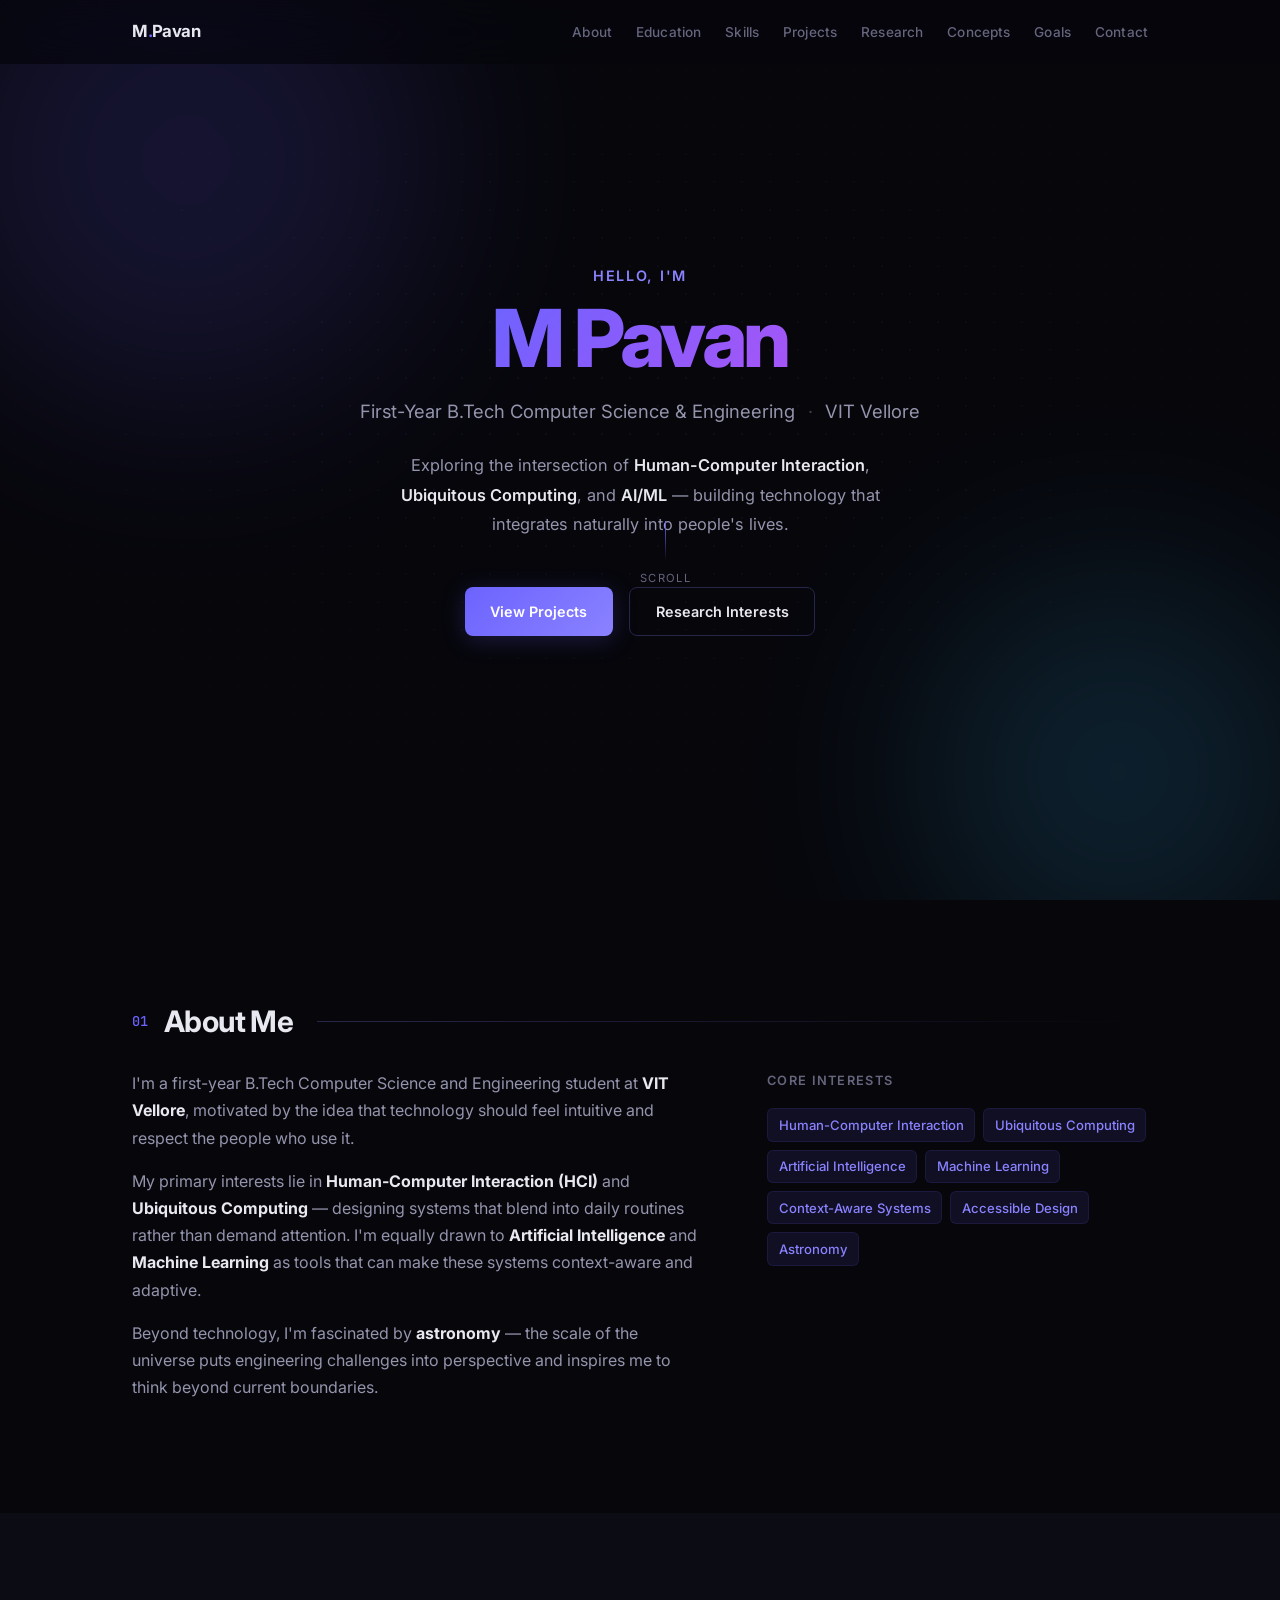
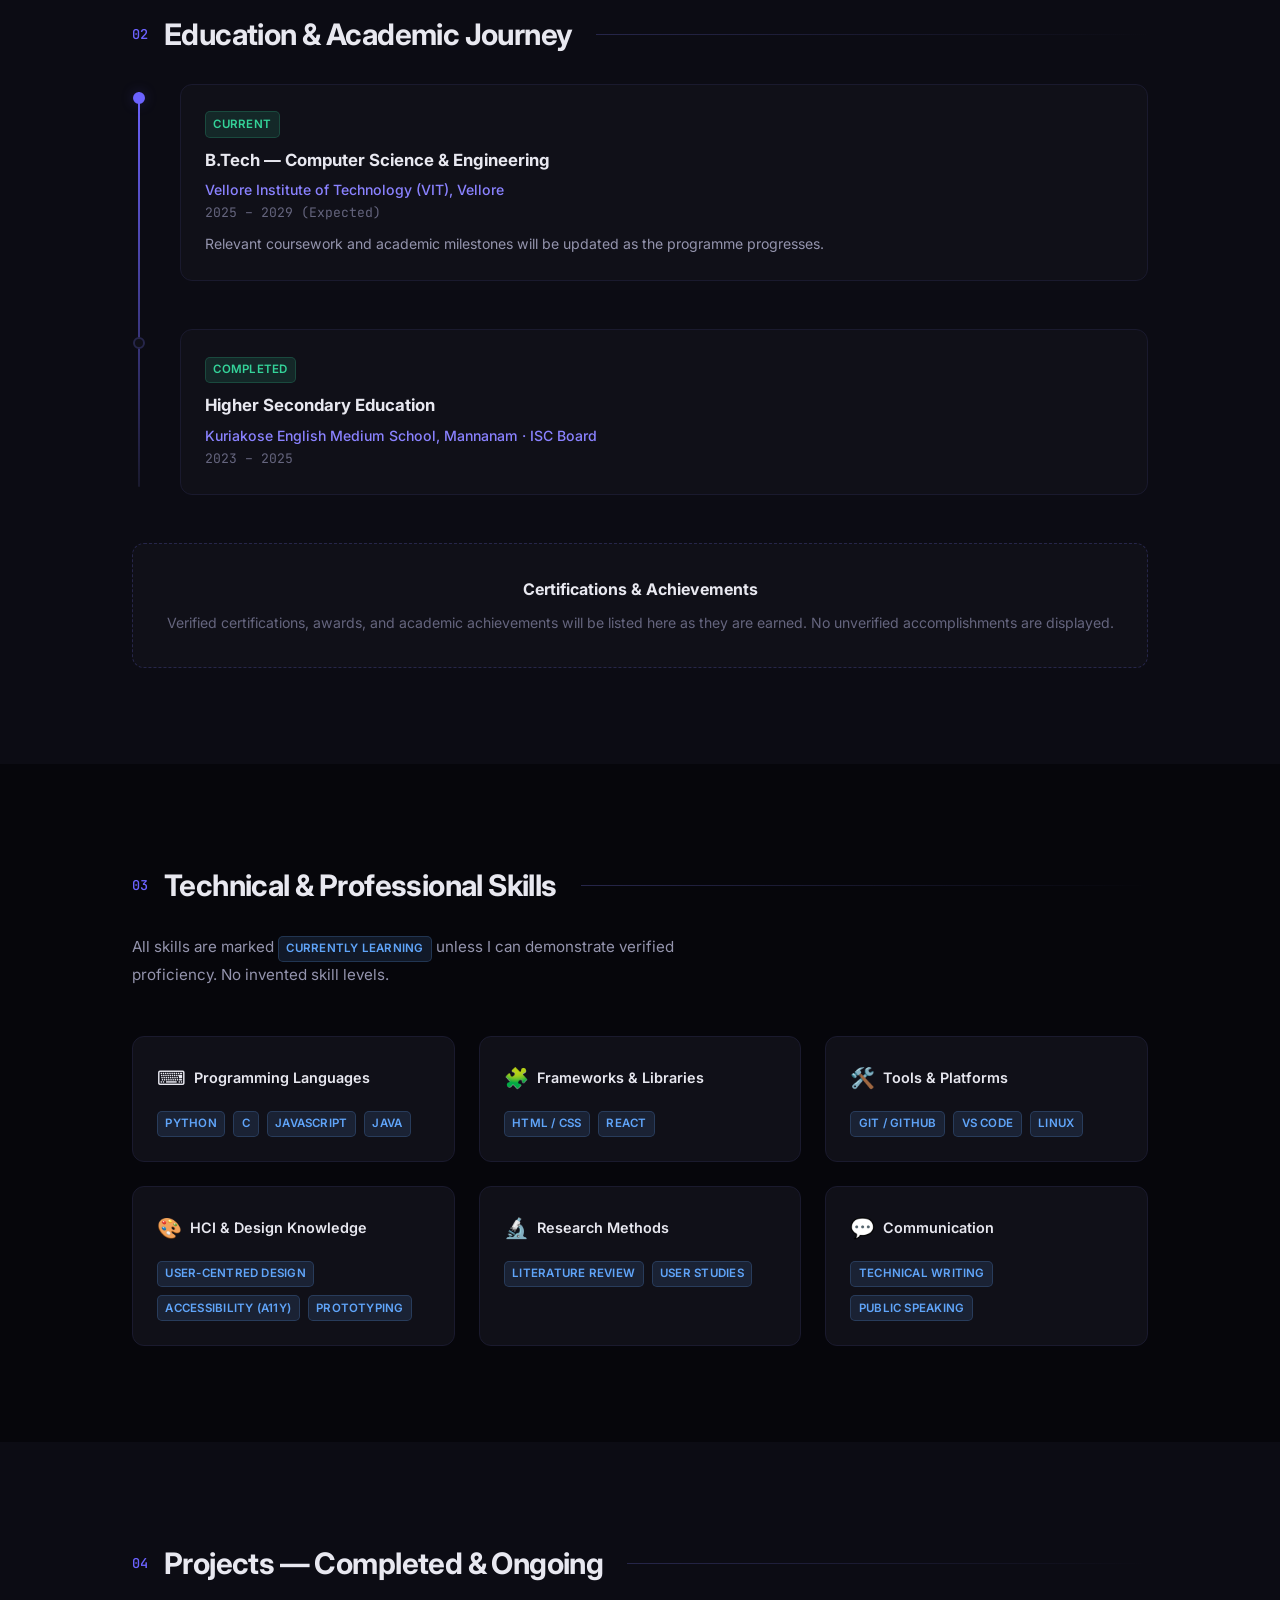
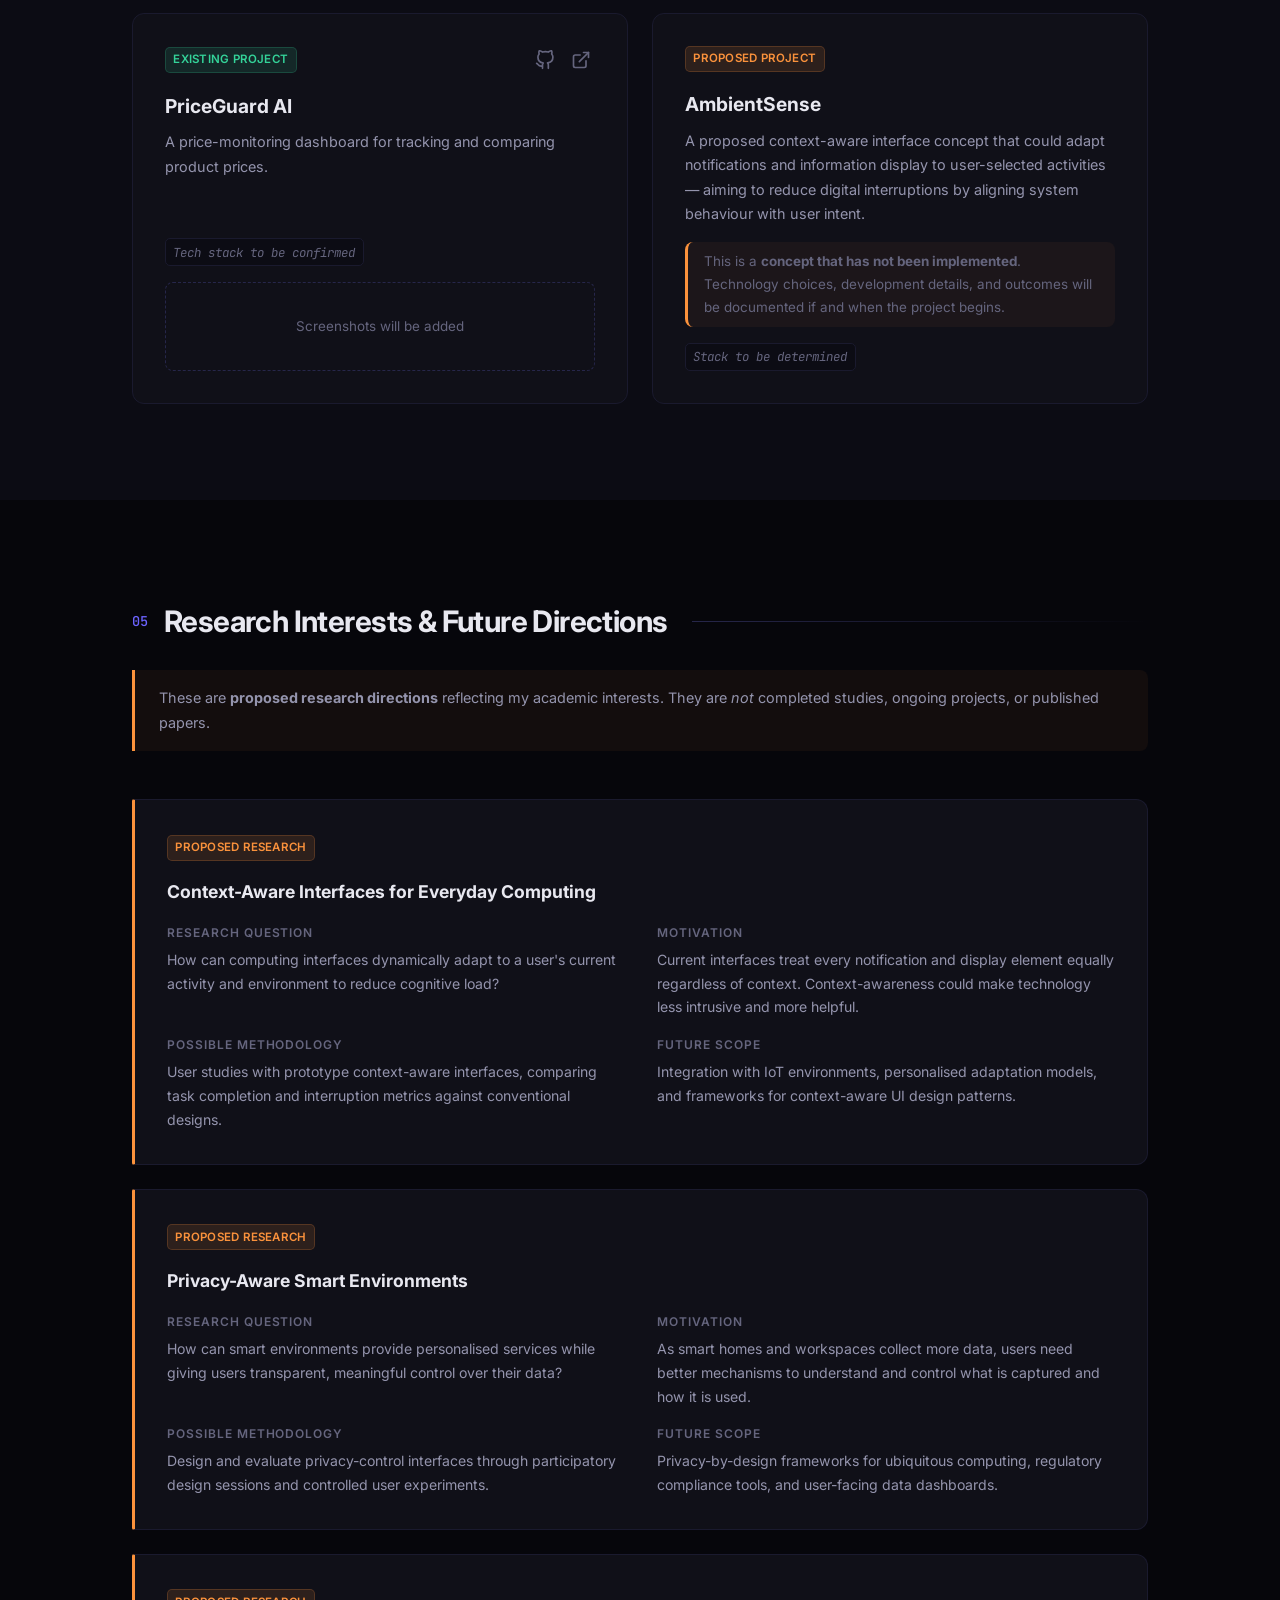
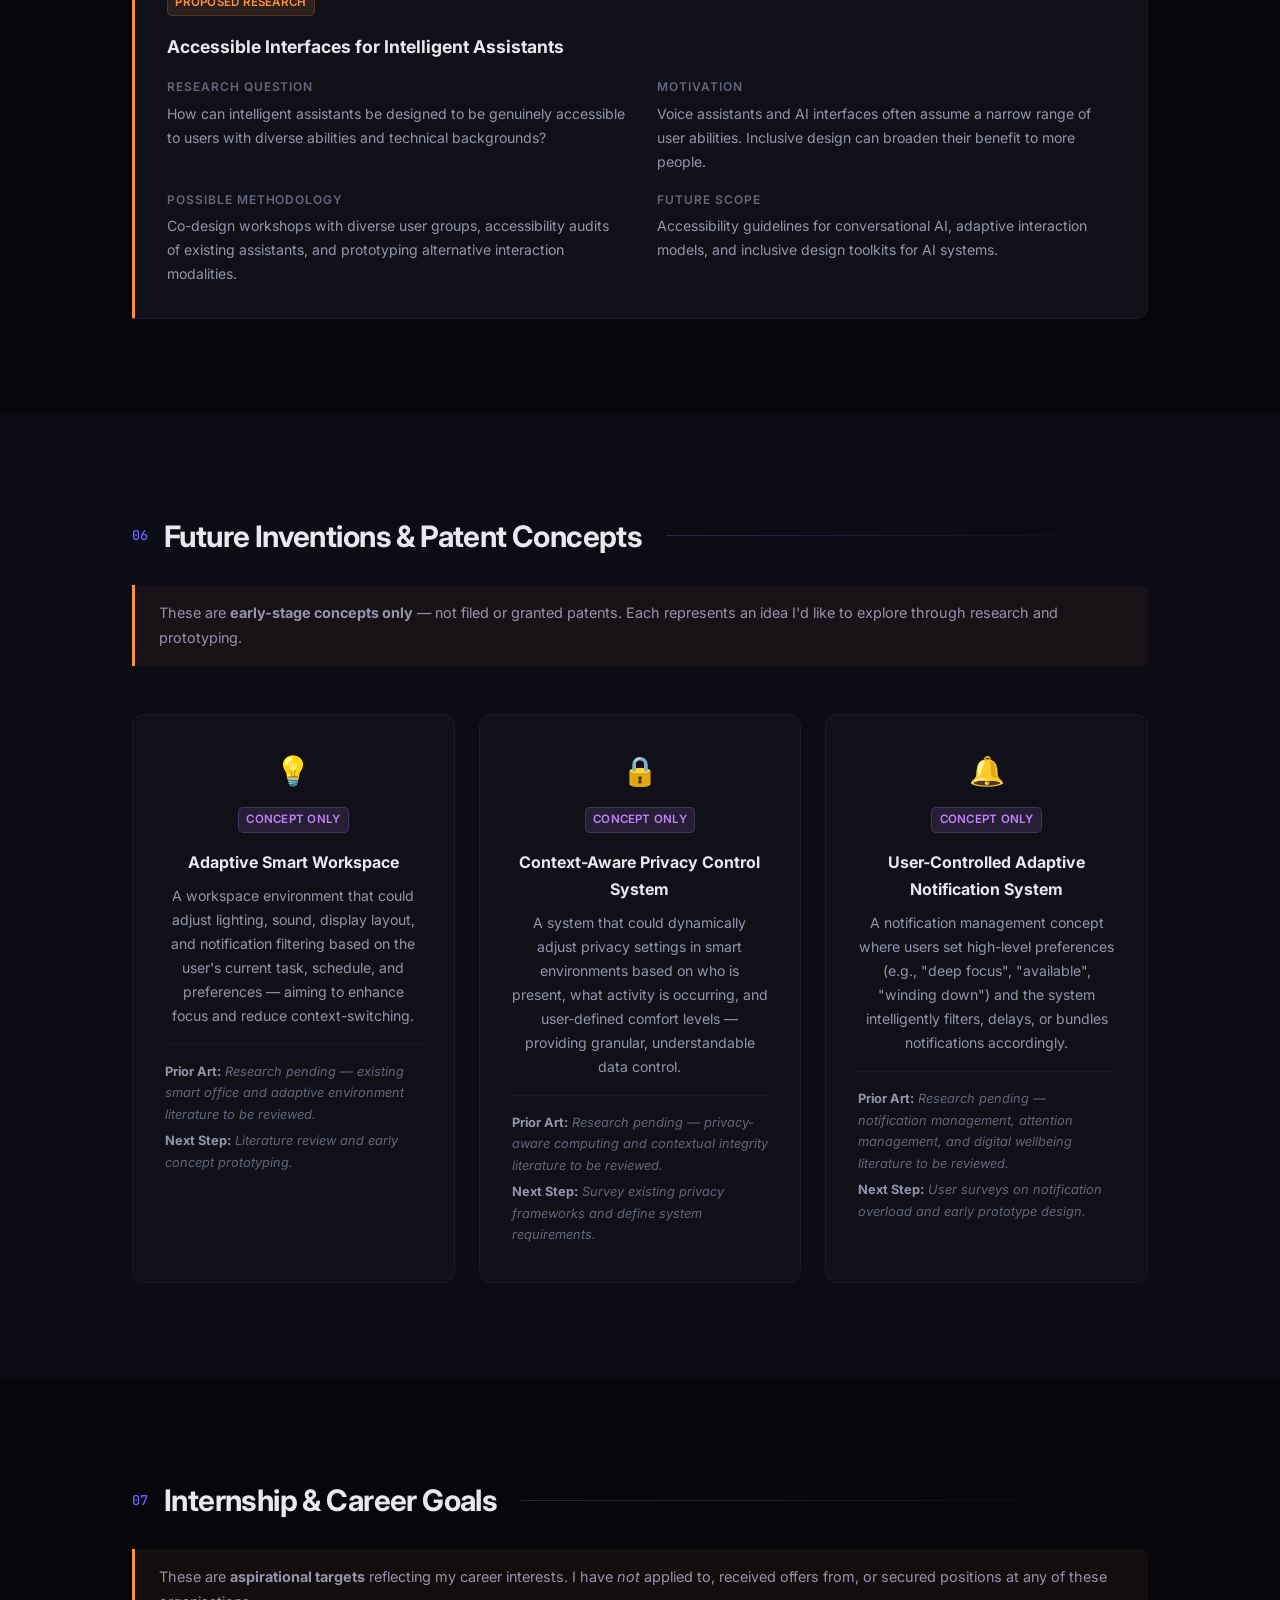
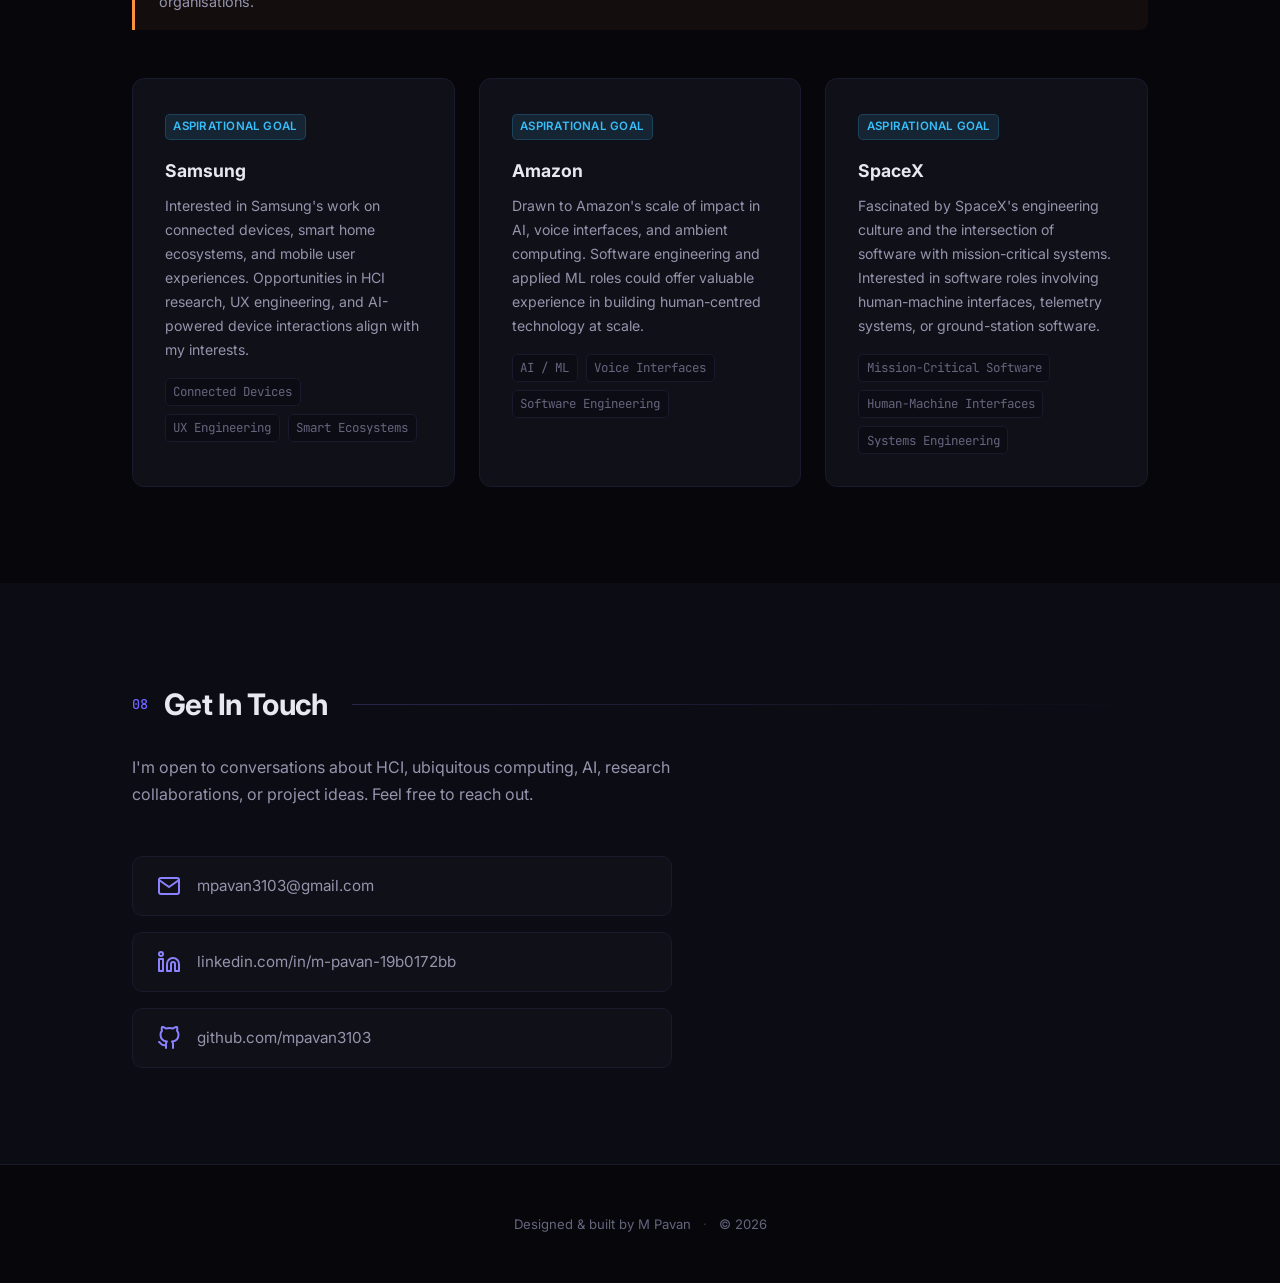
==== index.html @ b3028179 "Initial portfolio website" ====
<!DOCTYPE html>
<html lang="en">
<head>
  <meta charset="UTF-8" />
  <meta name="viewport" content="width=device-width, initial-scale=1.0" />
  <title>M Pavan — B.Tech CSE @ VIT Vellore</title>
  <meta name="description" content="M Pavan — first-year B.Tech CSE student at VIT Vellore. Interested in Human-Computer Interaction, Ubiquitous Computing, and AI/ML." />
  <link rel="preconnect" href="https://fonts.googleapis.com" />
  <link rel="preconnect" href="https://fonts.gstatic.com" crossorigin />
  <link href="https://fonts.googleapis.com/css2?family=Inter:wght@300;400;500;600;700;800&family=JetBrains+Mono:wght@400;500&display=swap" rel="stylesheet" />
  <link rel="stylesheet" href="style.css" />
</head>
<body>
  <!-- ===== SKIP LINK (accessibility) ===== -->
  <a href="#main" class="skip-link">Skip to main content</a>

  <!-- ===== NAVIGATION ===== -->
  <nav class="navbar" id="navbar" aria-label="Primary navigation">
    <div class="nav-container">
      <a href="#hero" class="nav-logo" aria-label="Home">
        <span class="logo-text">M<span class="logo-accent">.</span>Pavan</span>
      </a>
      <button class="nav-toggle" id="navToggle" aria-label="Toggle navigation menu" aria-expanded="false">
        <span class="hamburger"></span>
      </button>
      <ul class="nav-links" id="navLinks" role="list">
        <li><a href="#about">About</a></li>
        <li><a href="#education">Education</a></li>
        <li><a href="#skills">Skills</a></li>
        <li><a href="#projects">Projects</a></li>
        <li><a href="#research">Research</a></li>
        <li><a href="#inventions">Concepts</a></li>
        <li><a href="#career">Goals</a></li>
        <li><a href="#contact">Contact</a></li>
      </ul>
    </div>
    <!-- Mobile overlay backdrop -->
    <div class="nav-overlay" id="navOverlay" aria-hidden="true"></div>
  </nav>

  <main id="main">

    <!-- ===== HERO ===== -->
    <section class="hero" id="hero">
      <div class="hero-bg-grid" aria-hidden="true"></div>
      <div class="hero-glow hero-glow-1" aria-hidden="true"></div>
      <div class="hero-glow hero-glow-2" aria-hidden="true"></div>
      <div class="hero-content">
        <p class="hero-greeting animate-in">Hello, I'm</p>
        <h1 class="hero-name animate-in anim-delay-1">
          <span class="gradient-text">M Pavan</span>
        </h1>
        <p class="hero-tagline animate-in anim-delay-2">
          First-Year B.Tech Computer Science &amp; Engineering
          <span class="tagline-separator" aria-hidden="true">&middot;</span>
          VIT Vellore
        </p>
        <p class="hero-description animate-in anim-delay-3">
          Exploring the intersection of <strong>Human-Computer Interaction</strong>,
          <strong>Ubiquitous Computing</strong>, and <strong>AI/ML</strong> &mdash; building
          technology that integrates naturally into people's lives.
        </p>
        <div class="hero-cta animate-in anim-delay-4">
          <a href="#projects" class="btn btn-primary">View Projects</a>
          <a href="#research" class="btn btn-outline">Research Interests</a>
        </div>
        <div class="hero-scroll-indicator animate-in anim-delay-5" aria-hidden="true">
          <div class="scroll-line"></div>
          <span>Scroll</span>
        </div>
      </div>
    </section>

    <!-- ===== ABOUT ===== -->
    <section class="section" id="about">
      <div class="container">
        <div class="section-header reveal">
          <span class="section-number" aria-hidden="true">01</span>
          <h2 class="section-title">About Me</h2>
          <div class="section-line" aria-hidden="true"></div>
        </div>
        <div class="about-grid">
          <div class="about-text reveal">
            <p>
              I'm a first-year B.Tech Computer Science and Engineering student at
              <strong>VIT Vellore</strong>, motivated by the idea that technology should
              feel intuitive and respect the people who use it.
            </p>
            <p>
              My primary interests lie in <strong>Human-Computer Interaction (HCI)</strong>
              and <strong>Ubiquitous Computing</strong> — designing systems that
              blend into daily routines rather than demand attention. I'm equally drawn
              to <strong>Artificial Intelligence</strong> and <strong>Machine Learning</strong>
              as tools that can make these systems context-aware and adaptive.
            </p>
            <p>
              Beyond technology, I'm fascinated by <strong>astronomy</strong> — the
              scale of the universe puts engineering challenges into perspective and
              inspires me to think beyond current boundaries.
            </p>
            <!-- EDIT: Add more about yourself here -->
          </div>
          <div class="about-interests reveal reveal-delay-1">
            <h3>Core Interests</h3>
            <ul class="interest-tags">
              <li>Human-Computer Interaction</li>
              <li>Ubiquitous Computing</li>
              <li>Artificial Intelligence</li>
              <li>Machine Learning</li>
              <li>Context-Aware Systems</li>
              <li>Accessible Design</li>
              <li>Astronomy</li>
            </ul>
          </div>
        </div>
      </div>
    </section>

    <!-- ===== EDUCATION ===== -->
    <section class="section section-alt" id="education">
      <div class="container">
        <div class="section-header reveal">
          <span class="section-number" aria-hidden="true">02</span>
          <h2 class="section-title">Education &amp; Academic Journey</h2>
          <div class="section-line" aria-hidden="true"></div>
        </div>
        <div class="timeline">
          <!-- Current degree -->
          <div class="timeline-item reveal">
            <div class="timeline-marker current" aria-hidden="true"></div>
            <div class="timeline-content">
              <span class="badge badge-current">Current</span>
              <h3>B.Tech — Computer Science &amp; Engineering</h3>
              <p class="timeline-institution">Vellore Institute of Technology (VIT), Vellore</p>
              <p class="timeline-date">2025 – 2029 (Expected)</p>
              <!-- EDIT: Add CGPA when available. Example:
              <p class="timeline-detail"><strong>CGPA:</strong> X.XX / 10</p>
              -->
              <p class="timeline-detail">
                Relevant coursework and academic milestones will be updated as
                the programme progresses.
              </p>
            </div>
          </div>
          <div class="timeline-item reveal reveal-delay-1">
            <div class="timeline-marker" aria-hidden="true"></div>
            <div class="timeline-content">
              <span class="badge badge-completed">Completed</span>
              <h3>Higher Secondary Education</h3>
              <p class="timeline-institution">Kuriakose English Medium School, Mannanam &middot; ISC Board</p>
              <p class="timeline-date">2023 &ndash; 2025</p>
            </div>
          </div>
        </div>
        <!-- Certifications placeholder -->
        <div class="certs-placeholder reveal">
          <h3>Certifications &amp; Achievements</h3>
          <p class="placeholder-note">
            Verified certifications, awards, and academic achievements will be listed
            here as they are earned. No unverified accomplishments are displayed.
          </p>
          <!-- EDIT: Uncomment and add certifications when you earn them:
          <ul class="cert-list">
            <li>
              <strong>Certificate Name</strong> — Issuing Organisation
              <span class="cert-date">Month Year</span>
            </li>
          </ul>
          -->
        </div>
      </div>
    </section>

    <!-- ===== SKILLS ===== -->
    <section class="section" id="skills">
      <div class="container">
        <div class="section-header reveal">
          <span class="section-number" aria-hidden="true">03</span>
          <h2 class="section-title">Technical &amp; Professional Skills</h2>
          <div class="section-line" aria-hidden="true"></div>
        </div>
        <p class="section-subtitle reveal">
          All skills are marked <span class="badge badge-learning">Currently Learning</span>
          unless I can demonstrate verified proficiency. No invented skill levels.
        </p>
        <div class="skills-grid">
          <!-- Programming Languages -->
          <div class="skill-card reveal">
            <div class="skill-card-header">
              <span class="skill-icon" aria-hidden="true">⌨️</span>
              <h3>Programming Languages</h3>
            </div>
            <div class="skill-tags">
              <!-- EDIT: Change badge-learning to badge-confirmed ONLY for skills
                   you can demonstrate with real projects or coursework. -->
              <span class="badge badge-learning">Python</span>
              <span class="badge badge-learning">C</span>
              <span class="badge badge-learning">JavaScript</span>
              <span class="badge badge-learning">Java</span>
              <!-- EDIT: Add more languages as you learn them -->
            </div>
          </div>
          <!-- Frameworks & Libraries -->
          <div class="skill-card reveal reveal-delay-1">
            <div class="skill-card-header">
              <span class="skill-icon" aria-hidden="true">🧩</span>
              <h3>Frameworks &amp; Libraries</h3>
            </div>
            <div class="skill-tags">
              <span class="badge badge-learning">HTML / CSS</span>
              <span class="badge badge-learning">React</span>
              <!-- EDIT: Add frameworks as you learn them -->
            </div>
          </div>
          <!-- Tools & Platforms -->
          <div class="skill-card reveal reveal-delay-2">
            <div class="skill-card-header">
              <span class="skill-icon" aria-hidden="true">🛠️</span>
              <h3>Tools &amp; Platforms</h3>
            </div>
            <div class="skill-tags">
              <span class="badge badge-learning">Git / GitHub</span>
              <span class="badge badge-learning">VS Code</span>
              <span class="badge badge-learning">Linux</span>
              <!-- EDIT: Add tools as you learn them -->
            </div>
          </div>
          <!-- HCI & Design -->
          <div class="skill-card reveal">
            <div class="skill-card-header">
              <span class="skill-icon" aria-hidden="true">🎨</span>
              <h3>HCI &amp; Design Knowledge</h3>
            </div>
            <div class="skill-tags">
              <span class="badge badge-learning">User-Centred Design</span>
              <span class="badge badge-learning">Accessibility (a11y)</span>
              <span class="badge badge-learning">Prototyping</span>
              <!-- EDIT: Add design skills -->
            </div>
          </div>
          <!-- Research Methods -->
          <div class="skill-card reveal reveal-delay-1">
            <div class="skill-card-header">
              <span class="skill-icon" aria-hidden="true">🔬</span>
              <h3>Research Methods</h3>
            </div>
            <div class="skill-tags">
              <span class="badge badge-learning">Literature Review</span>
              <span class="badge badge-learning">User Studies</span>
              <!-- EDIT: Add research skills -->
            </div>
          </div>
          <!-- Communication -->
          <div class="skill-card reveal reveal-delay-2">
            <div class="skill-card-header">
              <span class="skill-icon" aria-hidden="true">💬</span>
              <h3>Communication</h3>
            </div>
            <div class="skill-tags">
              <span class="badge badge-learning">Technical Writing</span>
              <span class="badge badge-learning">Public Speaking</span>
              <!-- EDIT: Add communication skills -->
            </div>
          </div>
        </div>
      </div>
    </section>

    <!-- ===== PROJECTS ===== -->
    <section class="section section-alt" id="projects">
      <div class="container">
        <div class="section-header reveal">
          <span class="section-number" aria-hidden="true">04</span>
          <h2 class="section-title">Projects — Completed &amp; Ongoing</h2>
          <div class="section-line" aria-hidden="true"></div>
        </div>
        <div class="projects-grid">
          <!-- PriceGuard AI -->
          <article class="project-card reveal" aria-label="PriceGuard AI project">
            <div class="project-card-header">
              <span class="badge badge-completed">Existing Project</span>
              <div class="project-links">
                <!-- EDIT: Replace # with your actual GitHub URL and demo URL.
                     Remove a link entirely if not applicable. -->
                <a href="#" class="project-link" title="GitHub Repository" aria-label="GitHub repository for PriceGuard AI">
                  <svg width="20" height="20" viewBox="0 0 24 24" fill="none" stroke="currentColor" stroke-width="2" stroke-linecap="round" stroke-linejoin="round"><path d="M9 19c-5 1.5-5-2.5-7-3m14 6v-3.87a3.37 3.37 0 0 0-.94-2.61c3.14-.35 6.44-1.54 6.44-7A5.44 5.44 0 0 0 20 4.77 5.07 5.07 0 0 0 19.91 1S18.73.65 16 2.48a13.38 13.38 0 0 0-7 0C6.27.65 5.09 1 5.09 1A5.07 5.07 0 0 0 5 4.77a5.44 5.44 0 0 0-1.5 3.78c0 5.42 3.3 6.61 6.44 7A3.37 3.37 0 0 0 9 18.13V22"/></svg>
                </a>
                <a href="#" class="project-link" title="Live Demo" aria-label="Live demo for PriceGuard AI">
                  <svg width="20" height="20" viewBox="0 0 24 24" fill="none" stroke="currentColor" stroke-width="2" stroke-linecap="round" stroke-linejoin="round"><path d="M18 13v6a2 2 0 0 1-2 2H5a2 2 0 0 1-2-2V8a2 2 0 0 1 2-2h6"/><polyline points="15 3 21 3 21 9"/><line x1="10" y1="14" x2="21" y2="3"/></svg>
                </a>
              </div>
            </div>
            <h3 class="project-title">PriceGuard AI</h3>
            <p class="project-description">
              A price-monitoring dashboard for tracking and comparing product prices.
              <!-- EDIT: Add confirmed features only. Don't describe features that
                   aren't built yet. Example of what to add when ready:
                   "Tracks prices across X platforms with Y update frequency." -->
            </p>
            <div class="project-tech">
              <!-- EDIT: Replace with your actual tech stack. Example:
              <span class="tech-tag">Python</span>
              <span class="tech-tag">Flask</span>
              <span class="tech-tag">BeautifulSoup</span>
              -->
              <span class="tech-tag placeholder-tag">Tech stack to be confirmed</span>
            </div>
            <div class="project-screenshot-placeholder">
              <!-- EDIT: Replace this div with a real screenshot:
              <img src="assets/priceguard-screenshot.png"
                   alt="PriceGuard AI dashboard showing price comparison" />
              -->
              <p>Screenshots will be added</p>
            </div>
          </article>

          <!-- AmbientSense -->
          <article class="project-card reveal reveal-delay-1" aria-label="AmbientSense project concept">
            <div class="project-card-header">
              <span class="badge badge-proposed">Proposed Project</span>
            </div>
            <h3 class="project-title">AmbientSense</h3>
            <p class="project-description">
              A proposed context-aware interface concept that could adapt notifications
              and information display to user-selected activities — aiming to reduce
              digital interruptions by aligning system behaviour with user intent.
            </p>
            <div class="project-note">
              <p>
                This is a <strong>concept that has not been implemented</strong>.
                Technology choices, development details, and outcomes will be
                documented if and when the project begins.
              </p>
            </div>
            <div class="project-tech">
              <span class="tech-tag placeholder-tag">Stack to be determined</span>
            </div>
          </article>

          <!-- EDIT: Add more projects by copying a project-card article block above.
               Use badge-completed for finished projects,
               badge-proposed for planned projects. -->
        </div>
      </div>
    </section>

    <!-- ===== RESEARCH ===== -->
    <section class="section" id="research">
      <div class="container">
        <div class="section-header reveal">
          <span class="section-number" aria-hidden="true">05</span>
          <h2 class="section-title">Research Interests &amp; Future Directions</h2>
          <div class="section-line" aria-hidden="true"></div>
        </div>
        <div class="section-disclaimer reveal">
          <p>
            These are <strong>proposed research directions</strong> reflecting my
            academic interests. They are <em>not</em> completed studies, ongoing
            projects, or published papers.
          </p>
        </div>
        <div class="research-grid">
          <!-- Research 1 -->
          <article class="research-card reveal" aria-label="Context-aware interfaces research interest">
            <span class="badge badge-proposed">Proposed Research</span>
            <h3>Context-Aware Interfaces for Everyday Computing</h3>
            <div class="research-details">
              <div class="research-field">
                <h4>Research Question</h4>
                <p>How can computing interfaces dynamically adapt to a user's current activity and environment to reduce cognitive load?</p>
              </div>
              <div class="research-field">
                <h4>Motivation</h4>
                <p>Current interfaces treat every notification and display element equally regardless of context. Context-awareness could make technology less intrusive and more helpful.</p>
              </div>
              <div class="research-field">
                <h4>Possible Methodology</h4>
                <p>User studies with prototype context-aware interfaces, comparing task completion and interruption metrics against conventional designs.</p>
              </div>
              <div class="research-field">
                <h4>Future Scope</h4>
                <p>Integration with IoT environments, personalised adaptation models, and frameworks for context-aware UI design patterns.</p>
              </div>
            </div>
          </article>

          <!-- Research 2 -->
          <article class="research-card reveal reveal-delay-1" aria-label="Privacy-aware environments research interest">
            <span class="badge badge-proposed">Proposed Research</span>
            <h3>Privacy-Aware Smart Environments</h3>
            <div class="research-details">
              <div class="research-field">
                <h4>Research Question</h4>
                <p>How can smart environments provide personalised services while giving users transparent, meaningful control over their data?</p>
              </div>
              <div class="research-field">
                <h4>Motivation</h4>
                <p>As smart homes and workspaces collect more data, users need better mechanisms to understand and control what is captured and how it is used.</p>
              </div>
              <div class="research-field">
                <h4>Possible Methodology</h4>
                <p>Design and evaluate privacy-control interfaces through participatory design sessions and controlled user experiments.</p>
              </div>
              <div class="research-field">
                <h4>Future Scope</h4>
                <p>Privacy-by-design frameworks for ubiquitous computing, regulatory compliance tools, and user-facing data dashboards.</p>
              </div>
            </div>
          </article>

          <!-- Research 3 -->
          <article class="research-card reveal reveal-delay-2" aria-label="Accessible interfaces research interest">
            <span class="badge badge-proposed">Proposed Research</span>
            <h3>Accessible Interfaces for Intelligent Assistants</h3>
            <div class="research-details">
              <div class="research-field">
                <h4>Research Question</h4>
                <p>How can intelligent assistants be designed to be genuinely accessible to users with diverse abilities and technical backgrounds?</p>
              </div>
              <div class="research-field">
                <h4>Motivation</h4>
                <p>Voice assistants and AI interfaces often assume a narrow range of user abilities. Inclusive design can broaden their benefit to more people.</p>
              </div>
              <div class="research-field">
                <h4>Possible Methodology</h4>
                <p>Co-design workshops with diverse user groups, accessibility audits of existing assistants, and prototyping alternative interaction modalities.</p>
              </div>
              <div class="research-field">
                <h4>Future Scope</h4>
                <p>Accessibility guidelines for conversational AI, adaptive interaction models, and inclusive design toolkits for AI systems.</p>
              </div>
            </div>
          </article>
        </div>
      </div>
    </section>

    <!-- ===== INVENTIONS / PATENT CONCEPTS ===== -->
    <section class="section section-alt" id="inventions">
      <div class="container">
        <div class="section-header reveal">
          <span class="section-number" aria-hidden="true">06</span>
          <h2 class="section-title">Future Inventions &amp; Patent Concepts</h2>
          <div class="section-line" aria-hidden="true"></div>
        </div>
        <div class="section-disclaimer reveal">
          <p>
            These are <strong>early-stage concepts only</strong> — not filed or
            granted patents. Each represents an idea I'd like to explore through
            research and prototyping.
          </p>
        </div>
        <div class="inventions-grid">
          <!-- Concept 1 -->
          <article class="invention-card reveal">
            <div class="invention-icon" aria-hidden="true">💡</div>
            <span class="badge badge-concept">Concept Only</span>
            <h3>Adaptive Smart Workspace</h3>
            <p>
              A workspace environment that could adjust lighting, sound, display layout,
              and notification filtering based on the user's current task, schedule,
              and preferences — aiming to enhance focus and reduce context-switching.
            </p>
            <div class="invention-meta">
              <p><strong>Prior Art:</strong> <em>Research pending — existing smart office and adaptive environment literature to be reviewed.</em></p>
              <p><strong>Next Step:</strong> <em>Literature review and early concept prototyping.</em></p>
            </div>
          </article>

          <!-- Concept 2 -->
          <article class="invention-card reveal reveal-delay-1">
            <div class="invention-icon" aria-hidden="true">🔒</div>
            <span class="badge badge-concept">Concept Only</span>
            <h3>Context-Aware Privacy Control System</h3>
            <p>
              A system that could dynamically adjust privacy settings in smart
              environments based on who is present, what activity is occurring, and
              user-defined comfort levels — providing granular, understandable data control.
            </p>
            <div class="invention-meta">
              <p><strong>Prior Art:</strong> <em>Research pending — privacy-aware computing and contextual integrity literature to be reviewed.</em></p>
              <p><strong>Next Step:</strong> <em>Survey existing privacy frameworks and define system requirements.</em></p>
            </div>
          </article>

          <!-- Concept 3 -->
          <article class="invention-card reveal reveal-delay-2">
            <div class="invention-icon" aria-hidden="true">🔔</div>
            <span class="badge badge-concept">Concept Only</span>
            <h3>User-Controlled Adaptive Notification System</h3>
            <p>
              A notification management concept where users set high-level preferences
              (e.g., "deep focus", "available", "winding down") and the system
              intelligently filters, delays, or bundles notifications accordingly.
            </p>
            <div class="invention-meta">
              <p><strong>Prior Art:</strong> <em>Research pending — notification management, attention management, and digital wellbeing literature to be reviewed.</em></p>
              <p><strong>Next Step:</strong> <em>User surveys on notification overload and early prototype design.</em></p>
            </div>
          </article>
        </div>
      </div>
    </section>

    <!-- ===== CAREER GOALS ===== -->
    <section class="section" id="career">
      <div class="container">
        <div class="section-header reveal">
          <span class="section-number" aria-hidden="true">07</span>
          <h2 class="section-title">Internship &amp; Career Goals</h2>
          <div class="section-line" aria-hidden="true"></div>
        </div>
        <div class="section-disclaimer reveal">
          <p>
            These are <strong>aspirational targets</strong> reflecting my career
            interests. I have <em>not</em> applied to, received offers from, or
            secured positions at any of these organisations.
          </p>
        </div>
        <div class="career-grid">
          <!-- Samsung -->
          <article class="career-card reveal">
            <span class="badge badge-aspirational">Aspirational Goal</span>
            <h3>Samsung</h3>
            <p>
              Interested in Samsung's work on connected devices, smart home ecosystems,
              and mobile user experiences. Opportunities in HCI research, UX engineering,
              and AI-powered device interactions align with my interests.
            </p>
            <div class="career-areas">
              <span class="tech-tag">Connected Devices</span>
              <span class="tech-tag">UX Engineering</span>
              <span class="tech-tag">Smart Ecosystems</span>
            </div>
          </article>

          <!-- Amazon -->
          <article class="career-card reveal reveal-delay-1">
            <span class="badge badge-aspirational">Aspirational Goal</span>
            <h3>Amazon</h3>
            <p>
              Drawn to Amazon's scale of impact in AI, voice interfaces, and ambient
              computing. Software engineering and applied ML roles could offer valuable
              experience in building human-centred technology at scale.
            </p>
            <div class="career-areas">
              <span class="tech-tag">AI / ML</span>
              <span class="tech-tag">Voice Interfaces</span>
              <span class="tech-tag">Software Engineering</span>
            </div>
          </article>

          <!-- SpaceX -->
          <article class="career-card reveal reveal-delay-2">
            <span class="badge badge-aspirational">Aspirational Goal</span>
            <h3>SpaceX</h3>
            <p>
              Fascinated by SpaceX's engineering culture and the intersection of
              software with mission-critical systems. Interested in software roles
              involving human-machine interfaces, telemetry systems, or ground-station
              software.
            </p>
            <div class="career-areas">
              <span class="tech-tag">Mission-Critical Software</span>
              <span class="tech-tag">Human-Machine Interfaces</span>
              <span class="tech-tag">Systems Engineering</span>
            </div>
          </article>
        </div>
      </div>
    </section>

    <!-- ===== EVENTS (hidden when empty — no invented participation) ===== -->
    <section class="section section-alt section-hidden" id="events" aria-hidden="true">
      <div class="container">
        <div class="section-header">
          <span class="section-number" aria-hidden="true">08</span>
          <h2 class="section-title">Events &amp; Extracurricular Activities</h2>
          <div class="section-line" aria-hidden="true"></div>
        </div>
        <!--
          EDIT: To show this section:
          1. Remove "section-hidden" from the <section> class list above.
          2. Change aria-hidden="true" to aria-hidden="false".
          3. Add your events inside a grid:

          <div class="events-grid">
            <article class="event-card">
              <span class="badge badge-confirmed">Attended</span>
              <h3>Event Name</h3>
              <p>Description of your role or participation.</p>
              <p class="event-date">Month Year</p>
            </article>
          </div>
        -->
      </div>
    </section>

    <!-- ===== RECOMMENDATIONS (hidden — no fake testimonials) ===== -->
    <section class="section section-hidden" id="recommendations" aria-hidden="true">
      <div class="container">
        <div class="section-header">
          <span class="section-number" aria-hidden="true">09</span>
          <h2 class="section-title">Letters of Recommendation &amp; Testimonials</h2>
          <div class="section-line" aria-hidden="true"></div>
        </div>
        <!--
          EDIT: To show this section:
          1. Remove "section-hidden" from the <section> class list.
          2. Change aria-hidden="true" to aria-hidden="false".
          3. Add ONLY genuine testimonials with the person's explicit permission:

          <blockquote class="testimonial">
            <p>"Testimonial text here."</p>
            <footer>
              <strong>Name</strong> — Title, Organisation
            </footer>
          </blockquote>
        -->
      </div>
    </section>

    <!-- ===== CONTACT ===== -->
    <section class="section section-alt" id="contact">
      <div class="container">
        <div class="section-header reveal">
          <span class="section-number" aria-hidden="true">08</span>
          <h2 class="section-title">Get In Touch</h2>
          <div class="section-line" aria-hidden="true"></div>
        </div>
        <div class="contact-content reveal">
          <p class="contact-intro">
            I'm open to conversations about HCI, ubiquitous computing, AI,
            research collaborations, or project ideas. Feel free to reach out.
          </p>
          <div class="contact-links">
            <a href="mailto:mpavan3103@gmail.com" class="contact-item" aria-label="Send email to mpavan3103@gmail.com">
              <svg width="24" height="24" viewBox="0 0 24 24" fill="none" stroke="currentColor" stroke-width="2" stroke-linecap="round" stroke-linejoin="round"><path d="M4 4h16c1.1 0 2 .9 2 2v12c0 1.1-.9 2-2 2H4c-1.1 0-2-.9-2-2V6c0-1.1.9-2 2-2z"/><polyline points="22,6 12,13 2,6"/></svg>
              <span>mpavan3103@gmail.com</span>
            </a>
            <a href="https://www.linkedin.com/in/m-pavan-19b0172bb" class="contact-item" target="_blank" rel="noopener noreferrer" aria-label="LinkedIn profile (opens in new tab)">
              <svg width="24" height="24" viewBox="0 0 24 24" fill="none" stroke="currentColor" stroke-width="2" stroke-linecap="round" stroke-linejoin="round"><path d="M16 8a6 6 0 0 1 6 6v7h-4v-7a2 2 0 0 0-2-2 2 2 0 0 0-2 2v7h-4v-7a6 6 0 0 1 6-6z"/><rect x="2" y="9" width="4" height="12"/><circle cx="4" cy="4" r="2"/></svg>
              <span>linkedin.com/in/m-pavan-19b0172bb</span>
            </a>
            <a href="https://github.com/mpavan3103" class="contact-item" target="_blank" rel="noopener noreferrer" aria-label="GitHub profile mpavan3103 (opens in new tab)">
              <svg width="24" height="24" viewBox="0 0 24 24" fill="none" stroke="currentColor" stroke-width="2" stroke-linecap="round" stroke-linejoin="round"><path d="M9 19c-5 1.5-5-2.5-7-3m14 6v-3.87a3.37 3.37 0 0 0-.94-2.61c3.14-.35 6.44-1.54 6.44-7A5.44 5.44 0 0 0 20 4.77 5.07 5.07 0 0 0 19.91 1S18.73.65 16 2.48a13.38 13.38 0 0 0-7 0C6.27.65 5.09 1 5.09 1A5.07 5.07 0 0 0 5 4.77a5.44 5.44 0 0 0-1.5 3.78c0 5.42 3.3 6.61 6.44 7A3.37 3.37 0 0 0 9 18.13V22"/></svg>
              <span>github.com/mpavan3103</span>
            </a>
          </div>
        </div>
      </div>
    </section>

  </main>

  <!-- ===== FOOTER ===== -->
  <footer class="footer">
    <div class="container">
      <p>
        Designed &amp; built by M Pavan
        <span class="footer-sep" aria-hidden="true">&middot;</span>
        &copy; <span id="currentYear">2026</span>
      </p>
    </div>
  </footer>

  <script src="script.js"></script>
</body>
</html>
---- style.css ----
/* ===================================================================
   M PAVAN — PORTFOLIO STYLESHEET
   Premium dark theme · Restrained futuristic aesthetic
   =================================================================== */

/* ─── CSS Custom Properties ─── */
:root {
  --bg-primary:    #06060b;
  --bg-secondary:  #0c0c14;
  --bg-card:       #101018;
  --bg-card-hover: #16161f;
  --border:        #1a1a2e;
  --border-light:  #26264a;

  --text-primary:   #e8e8f0;
  --text-secondary: #9494ad;
  --text-muted:     #65657e;

  --accent:         #6c63ff;
  --accent-light:   #8a82ff;
  --accent-dim:     rgba(108, 99, 255, 0.10);
  --accent-glow:    rgba(108, 99, 255, 0.22);

  --gradient-start: #6c63ff;
  --gradient-mid:   #a855f7;
  --gradient-end:   #38bdf8;

  --success:        #34d399;
  --warning:        #fbbf24;
  --info:           #60a5fa;
  --concept:        #c084fc;
  --proposed:       #fb923c;
  --aspirational:   #38bdf8;

  --font-sans: 'Inter', system-ui, -apple-system, sans-serif;
  --font-mono: 'JetBrains Mono', ui-monospace, monospace;

  --space-xs:  0.25rem;
  --space-sm:  0.5rem;
  --space-md:  1rem;
  --space-lg:  1.5rem;
  --space-xl:  2rem;
  --space-2xl: 3rem;
  --space-3xl: 4rem;
  --space-4xl: 6rem;

  --container-max: 1080px;
  --nav-height:    64px;

  --ease-out:    cubic-bezier(0.16, 1, 0.3, 1);
  --ease-spring: cubic-bezier(0.34, 1.56, 0.64, 1);
  --t-fast:   150ms;
  --t-base:   250ms;
  --t-smooth: 400ms;
}

/* ─── Reset ─── */
*, *::before, *::after { margin: 0; padding: 0; box-sizing: border-box; }

html {
  scroll-behavior: smooth;
  scroll-padding-top: var(--nav-height);
  -webkit-text-size-adjust: 100%;
}

body {
  font-family: var(--font-sans);
  font-size: 1rem;
  line-height: 1.7;
  color: var(--text-primary);
  background: var(--bg-primary);
  -webkit-font-smoothing: antialiased;
  -moz-osx-font-smoothing: grayscale;
  overflow-x: hidden;
}

img { max-width: 100%; display: block; }

a {
  color: var(--accent-light);
  text-decoration: none;
  transition: color var(--t-fast);
}
a:hover { color: var(--gradient-end); }

a:focus-visible,
button:focus-visible {
  outline: 2px solid var(--accent);
  outline-offset: 3px;
  border-radius: 4px;
}

::selection {
  background: var(--accent-dim);
  color: var(--text-primary);
}

/* ─── Skip Link ─── */
.skip-link {
  position: absolute;
  top: -100%;
  left: var(--space-md);
  padding: var(--space-sm) var(--space-md);
  background: var(--accent);
  color: #fff;
  border-radius: 0 0 8px 8px;
  z-index: 9999;
  font-weight: 600;
  transition: top var(--t-base);
}
.skip-link:focus { top: 0; }

/* ─── Container ─── */
.container {
  max-width: var(--container-max);
  margin: 0 auto;
  padding: 0 var(--space-xl);
}
@media (max-width: 640px) {
  .container { padding: 0 var(--space-md); }
}

/* ===================================================================
   NAVIGATION
   =================================================================== */
.navbar {
  position: fixed;
  top: 0; left: 0; right: 0;
  height: var(--nav-height);
  z-index: 1000;
  background: rgba(6, 6, 11, 0.75);
  backdrop-filter: blur(20px) saturate(1.8);
  -webkit-backdrop-filter: blur(20px) saturate(1.8);
  border-bottom: 1px solid transparent;
  transition: border-color var(--t-base), background var(--t-base);
}
.navbar.scrolled {
  border-bottom-color: var(--border);
  background: rgba(6, 6, 11, 0.95);
}

.nav-container {
  max-width: var(--container-max);
  margin: 0 auto;
  padding: 0 var(--space-xl);
  height: 100%;
  display: flex;
  align-items: center;
  justify-content: space-between;
}

/* Logo */
.nav-logo {
  font-family: var(--font-sans);
  font-size: 1.05rem;
  font-weight: 700;
  color: var(--text-primary);
  letter-spacing: -0.03em;
}
.nav-logo:hover { color: var(--text-primary); }
.logo-accent { color: var(--accent); }

/* Desktop links */
.nav-links {
  display: flex;
  gap: var(--space-lg);
  list-style: none;
}
.nav-links a {
  color: var(--text-muted);
  font-size: 0.85rem;
  font-weight: 500;
  letter-spacing: 0.01em;
  position: relative;
  padding: var(--space-xs) 0;
  transition: color var(--t-fast);
}
.nav-links a::after {
  content: '';
  position: absolute;
  bottom: -2px; left: 0;
  width: 0; height: 2px;
  background: linear-gradient(90deg, var(--gradient-start), var(--gradient-end));
  border-radius: 1px;
  transition: width var(--t-smooth) var(--ease-out);
}
.nav-links a:hover,
.nav-links a.active { color: var(--text-primary); }
.nav-links a:hover::after,
.nav-links a.active::after { width: 100%; }

/* Mobile toggle */
.nav-toggle {
  display: none;
  background: none;
  border: none;
  cursor: pointer;
  padding: var(--space-sm);
  z-index: 1002;
}
.hamburger {
  display: block;
  width: 22px; height: 2px;
  background: var(--text-primary);
  position: relative;
  transition: background var(--t-fast);
}
.hamburger::before,
.hamburger::after {
  content: '';
  position: absolute;
  left: 0; width: 100%; height: 2px;
  background: var(--text-primary);
  transition: transform var(--t-smooth) var(--ease-out);
}
.hamburger::before { top: -7px; }
.hamburger::after  { top: 7px; }

.nav-toggle[aria-expanded="true"] .hamburger { background: transparent; }
.nav-toggle[aria-expanded="true"] .hamburger::before { transform: translateY(7px) rotate(45deg); }
.nav-toggle[aria-expanded="true"] .hamburger::after  { transform: translateY(-7px) rotate(-45deg); }

/* Mobile overlay */
.nav-overlay {
  display: none;
  position: fixed;
  inset: 0;
  background: rgba(0,0,0,0.5);
  z-index: 999;
  opacity: 0;
  transition: opacity var(--t-smooth);
}
.nav-overlay.visible {
  opacity: 1;
}

@media (max-width: 768px) {
  .nav-toggle { display: block; }
  .nav-overlay { display: block; pointer-events: none; }
  .nav-overlay.visible { pointer-events: auto; }

  .nav-links {
    position: fixed;
    top: 0; right: 0;
    width: min(300px, 80vw);
    height: 100dvh;
    flex-direction: column;
    background: var(--bg-secondary);
    padding: calc(var(--nav-height) + var(--space-2xl)) var(--space-xl) var(--space-xl);
    gap: var(--space-xs);
    transform: translateX(100%);
    transition: transform var(--t-smooth) var(--ease-out);
    border-left: 1px solid var(--border);
    z-index: 1001;
  }
  .nav-links.open { transform: translateX(0); }
  .nav-links a { font-size: 1.05rem; padding: var(--space-sm) 0; color: var(--text-secondary); }
}

/* ===================================================================
   HERO
   =================================================================== */
.hero {
  min-height: 100dvh;
  display: flex;
  align-items: center;
  justify-content: center;
  position: relative;
  overflow: hidden;
  padding: var(--space-4xl) var(--space-xl);
}

/* Dot grid */
.hero-bg-grid {
  position: absolute;
  inset: 0;
  background-image: radial-gradient(circle, var(--border) 1px, transparent 1px);
  background-size: 28px 28px;
  opacity: 0.35;
  mask-image: radial-gradient(ellipse 65% 55% at 50% 45%, black 20%, transparent 100%);
  -webkit-mask-image: radial-gradient(ellipse 65% 55% at 50% 45%, black 20%, transparent 100%);
}

/* Ambient glow orbs — gives a distinctive, premium feel */
.hero-glow {
  position: absolute;
  border-radius: 50%;
  filter: blur(100px);
  opacity: 0.15;
  pointer-events: none;
}
.hero-glow-1 {
  width: 500px; height: 500px;
  background: var(--gradient-start);
  top: -10%; left: -5%;
  animation: glowDrift 12s ease-in-out infinite alternate;
}
.hero-glow-2 {
  width: 400px; height: 400px;
  background: var(--gradient-end);
  bottom: -8%; right: -3%;
  animation: glowDrift 10s ease-in-out infinite alternate-reverse;
}
@keyframes glowDrift {
  from { transform: translate(0, 0) scale(1); }
  to   { transform: translate(30px, -20px) scale(1.08); }
}

.hero-content {
  text-align: center;
  max-width: 700px;
  position: relative;
  z-index: 1;
}

.hero-greeting {
  font-size: 0.9rem;
  font-weight: 600;
  color: var(--accent-light);
  letter-spacing: 0.12em;
  text-transform: uppercase;
  margin-bottom: var(--space-sm);
}

.hero-name {
  font-size: clamp(2.8rem, 7vw, 5rem);
  font-weight: 800;
  line-height: 1.05;
  letter-spacing: -0.04em;
  margin-bottom: var(--space-md);
}

.gradient-text {
  background: linear-gradient(135deg, var(--gradient-start), var(--gradient-mid), var(--gradient-end));
  background-size: 200% 200%;
  -webkit-background-clip: text;
  -webkit-text-fill-color: transparent;
  background-clip: text;
  animation: gradientShift 6s ease infinite;
}
@keyframes gradientShift {
  0%, 100% { background-position: 0% 50%; }
  50%      { background-position: 100% 50%; }
}

.hero-tagline {
  font-size: clamp(0.95rem, 2vw, 1.15rem);
  color: var(--text-secondary);
  font-weight: 400;
  margin-bottom: var(--space-lg);
}
.tagline-separator { margin: 0 0.4em; opacity: 0.4; }

.hero-description {
  font-size: 1.02rem;
  color: var(--text-secondary);
  max-width: 540px;
  margin: 0 auto var(--space-2xl);
  line-height: 1.8;
}
.hero-description strong {
  color: var(--text-primary);
  font-weight: 600;
}

/* CTA Buttons */
.hero-cta {
  display: flex;
  gap: var(--space-md);
  justify-content: center;
  flex-wrap: wrap;
}

.btn {
  display: inline-flex;
  align-items: center;
  gap: var(--space-sm);
  padding: 0.7rem 1.6rem;
  font-size: 0.9rem;
  font-weight: 600;
  border-radius: 8px;
  border: none;
  cursor: pointer;
  transition: all var(--t-smooth) var(--ease-out);
  text-decoration: none;
  font-family: inherit;
}

.btn-primary {
  background: linear-gradient(135deg, var(--gradient-start), var(--accent-light));
  color: #fff;
  box-shadow: 0 4px 24px var(--accent-glow);
}
.btn-primary:hover {
  transform: translateY(-2px);
  box-shadow: 0 8px 32px rgba(108, 99, 255, 0.35);
  color: #fff;
}

.btn-outline {
  background: transparent;
  color: var(--text-primary);
  border: 1px solid var(--border-light);
}
.btn-outline:hover {
  border-color: var(--accent);
  background: var(--accent-dim);
  color: var(--text-primary);
  transform: translateY(-2px);
}

/* Scroll indicator */
.hero-scroll-indicator {
  position: absolute;
  bottom: var(--space-2xl);
  left: 50%;
  transform: translateX(-50%);
  display: flex;
  flex-direction: column;
  align-items: center;
  gap: var(--space-sm);
  color: var(--text-muted);
  font-size: 0.7rem;
  letter-spacing: 0.12em;
  text-transform: uppercase;
}
.scroll-line {
  width: 1px; height: 40px;
  background: linear-gradient(to bottom, var(--accent), transparent);
  animation: scrollPulse 2.5s ease-in-out infinite;
}
@keyframes scrollPulse {
  0%, 100% { opacity: 1; transform: scaleY(1); }
  50%      { opacity: 0.3; transform: scaleY(0.5); }
}

/* ===================================================================
   SECTIONS
   =================================================================== */
.section { padding: var(--space-4xl) 0; }
.section-alt { background: var(--bg-secondary); }
.section-hidden { display: none !important; }

/* Distinctive section header with number + line */
.section-header {
  display: flex;
  align-items: center;
  gap: var(--space-md);
  margin-bottom: var(--space-lg);
}

.section-number {
  font-family: var(--font-mono);
  font-size: 0.85rem;
  font-weight: 500;
  color: var(--accent);
  flex-shrink: 0;
}

.section-title {
  font-size: clamp(1.4rem, 3vw, 1.85rem);
  font-weight: 700;
  letter-spacing: -0.02em;
  white-space: nowrap;
}

.section-line {
  flex: 1;
  height: 1px;
  background: linear-gradient(90deg, var(--border-light), transparent);
  margin-left: var(--space-sm);
}

.section-subtitle {
  color: var(--text-secondary);
  font-size: 0.95rem;
  max-width: 620px;
  margin-bottom: var(--space-2xl);
  line-height: 1.7;
}

/* Disclaimer block (research, inventions, career) */
.section-disclaimer {
  padding: var(--space-md) var(--space-lg);
  background: rgba(251, 146, 60, 0.05);
  border-left: 3px solid var(--proposed);
  border-radius: 0 8px 8px 0;
  margin-bottom: var(--space-2xl);
}
.section-disclaimer p {
  color: var(--text-secondary);
  font-size: 0.9rem;
  margin: 0;
}

/* ===================================================================
   BADGES
   =================================================================== */
.badge {
  display: inline-block;
  padding: 0.2em 0.65em;
  font-size: 0.72rem;
  font-weight: 600;
  border-radius: 5px;
  letter-spacing: 0.02em;
  white-space: nowrap;
  text-transform: uppercase;
}
.badge-current,
.badge-completed,
.badge-confirmed    { background: rgba(52, 211, 153, 0.12); color: var(--success); border: 1px solid rgba(52, 211, 153, 0.2); }
.badge-learning     { background: rgba(96, 165, 250, 0.12); color: var(--info);    border: 1px solid rgba(96, 165, 250, 0.2); }
.badge-proposed     { background: rgba(251, 146, 60, 0.12); color: var(--proposed); border: 1px solid rgba(251, 146, 60, 0.2); }
.badge-concept      { background: rgba(192, 132, 252, 0.12); color: var(--concept); border: 1px solid rgba(192, 132, 252, 0.2); }
.badge-aspirational { background: rgba(56, 189, 248, 0.12); color: var(--aspirational); border: 1px solid rgba(56, 189, 248, 0.2); }
.badge-placeholder  { background: rgba(101, 101, 126, 0.12); color: var(--text-muted); border: 1px solid rgba(101, 101, 126, 0.2); }

/* ===================================================================
   ABOUT
   =================================================================== */
.about-grid {
  display: grid;
  grid-template-columns: 1.5fr 1fr;
  gap: var(--space-3xl);
  align-items: start;
}
@media (max-width: 768px) {
  .about-grid { grid-template-columns: 1fr; gap: var(--space-xl); }
}

.about-text p {
  color: var(--text-secondary);
  margin-bottom: var(--space-md);
}
.about-text strong { color: var(--text-primary); }

.about-interests h3 {
  font-size: 0.8rem;
  margin-bottom: var(--space-md);
  color: var(--text-muted);
  text-transform: uppercase;
  letter-spacing: 0.1em;
  font-weight: 600;
}

.interest-tags {
  display: flex;
  flex-wrap: wrap;
  gap: var(--space-sm);
  list-style: none;
}
.interest-tags li {
  padding: 0.35em 0.8em;
  background: var(--accent-dim);
  color: var(--accent-light);
  border-radius: 6px;
  font-size: 0.82rem;
  font-weight: 500;
  border: 1px solid rgba(108, 99, 255, 0.12);
  transition: all var(--t-fast);
}
.interest-tags li:hover {
  background: rgba(108, 99, 255, 0.18);
  border-color: var(--accent);
  transform: translateY(-1px);
}

/* ===================================================================
   TIMELINE (Education)
   =================================================================== */
.timeline {
  position: relative;
  padding-left: var(--space-2xl);
  margin-bottom: var(--space-2xl);
}
.timeline::before {
  content: '';
  position: absolute;
  left: 6px; top: 8px; bottom: 8px;
  width: 2px;
  background: linear-gradient(to bottom, var(--accent), var(--border));
  border-radius: 1px;
}

.timeline-item { position: relative; margin-bottom: var(--space-2xl); }
.timeline-item:last-child { margin-bottom: 0; }

.timeline-marker {
  position: absolute;
  left: calc(-1 * var(--space-2xl) + 1px);
  top: 8px;
  width: 12px; height: 12px;
  border-radius: 50%;
  background: var(--bg-card);
  border: 2px solid var(--border-light);
}
.timeline-marker.current {
  border-color: var(--accent);
  background: var(--accent);
  box-shadow: 0 0 14px var(--accent-glow);
}

.timeline-content {
  background: var(--bg-card);
  border: 1px solid var(--border);
  border-radius: 12px;
  padding: var(--space-lg);
  transition: border-color var(--t-base);
}
.timeline-content:hover { border-color: var(--border-light); }

.timeline-content h3 { font-size: 1.05rem; margin: var(--space-sm) 0 var(--space-xs); }
.timeline-institution { color: var(--accent-light); font-size: 0.88rem; font-weight: 500; }
.timeline-date { color: var(--text-muted); font-size: 0.82rem; font-family: var(--font-mono); }
.timeline-detail { color: var(--text-secondary); font-size: 0.88rem; margin-top: var(--space-sm); }

.certs-placeholder {
  background: var(--bg-card);
  border: 1px dashed var(--border-light);
  border-radius: 12px;
  padding: var(--space-xl);
  text-align: center;
}
.certs-placeholder h3 { font-size: 1rem; margin-bottom: var(--space-sm); }
.placeholder-note { color: var(--text-muted); font-size: 0.88rem; }

/* ===================================================================
   SKILLS
   =================================================================== */
.skills-grid {
  display: grid;
  grid-template-columns: repeat(3, 1fr);
  gap: var(--space-lg);
}
@media (max-width: 900px) { .skills-grid { grid-template-columns: repeat(2, 1fr); } }
@media (max-width: 540px) { .skills-grid { grid-template-columns: 1fr; } }

.skill-card {
  background: var(--bg-card);
  border: 1px solid var(--border);
  border-radius: 12px;
  padding: var(--space-lg);
  transition: all var(--t-smooth) var(--ease-out);
  position: relative;
  overflow: hidden;
}
/* Subtle top accent line per card */
.skill-card::before {
  content: '';
  position: absolute;
  top: 0; left: 0; right: 0;
  height: 2px;
  background: linear-gradient(90deg, var(--gradient-start), var(--gradient-end));
  opacity: 0;
  transition: opacity var(--t-smooth);
}
.skill-card:hover {
  border-color: var(--border-light);
  transform: translateY(-3px);
  box-shadow: 0 12px 40px rgba(0,0,0,0.25);
}
.skill-card:hover::before { opacity: 1; }

.skill-card-header { display: flex; align-items: center; gap: var(--space-sm); margin-bottom: var(--space-md); }
.skill-icon { font-size: 1.25rem; }
.skill-card-header h3 { font-size: 0.9rem; font-weight: 600; }

.skill-tags { display: flex; flex-wrap: wrap; gap: var(--space-sm); }

/* ===================================================================
   PROJECTS
   =================================================================== */
.projects-grid {
  display: grid;
  grid-template-columns: repeat(2, 1fr);
  gap: var(--space-lg);
}
@media (max-width: 768px) { .projects-grid { grid-template-columns: 1fr; } }

.project-card {
  background: var(--bg-card);
  border: 1px solid var(--border);
  border-radius: 12px;
  padding: var(--space-xl);
  display: flex;
  flex-direction: column;
  transition: all var(--t-smooth) var(--ease-out);
  position: relative;
  overflow: hidden;
}
.project-card::before {
  content: '';
  position: absolute;
  top: 0; left: 0; right: 0;
  height: 2px;
  background: linear-gradient(90deg, var(--gradient-start), var(--gradient-end));
  opacity: 0;
  transition: opacity var(--t-smooth);
}
.project-card:hover {
  border-color: var(--border-light);
  transform: translateY(-4px);
  box-shadow: 0 16px 48px rgba(0,0,0,0.3);
}
.project-card:hover::before { opacity: 1; }

.project-card-header { display: flex; justify-content: space-between; align-items: center; margin-bottom: var(--space-md); }
.project-links { display: flex; gap: var(--space-sm); }
.project-link {
  color: var(--text-muted);
  padding: var(--space-xs);
  border-radius: 6px;
  transition: all var(--t-fast);
  display: inline-flex;
}
.project-link:hover { color: var(--accent-light); background: var(--accent-dim); }

.project-title { font-size: 1.2rem; margin-bottom: var(--space-sm); }
.project-description { color: var(--text-secondary); font-size: 0.9rem; margin-bottom: var(--space-md); flex: 1; }

.project-note {
  color: var(--text-muted);
  font-size: 0.84rem;
  margin-bottom: var(--space-md);
  padding: var(--space-sm) var(--space-md);
  background: rgba(251, 146, 60, 0.05);
  border-radius: 8px;
  border-left: 3px solid var(--proposed);
}
.project-note p { margin: 0; }

.project-tech { display: flex; flex-wrap: wrap; gap: var(--space-sm); }
.tech-tag {
  font-size: 0.78rem;
  padding: 0.2em 0.6em;
  background: var(--bg-secondary);
  color: var(--text-muted);
  border-radius: 5px;
  font-family: var(--font-mono);
  border: 1px solid var(--border);
}
.placeholder-tag { font-style: italic; }

.project-screenshot-placeholder {
  margin-top: var(--space-md);
  padding: var(--space-xl);
  border: 1px dashed var(--border-light);
  border-radius: 8px;
  text-align: center;
  color: var(--text-muted);
  font-size: 0.84rem;
}

/* ===================================================================
   RESEARCH
   =================================================================== */
.research-grid { display: grid; gap: var(--space-lg); }

.research-card {
  background: var(--bg-card);
  border: 1px solid var(--border);
  border-left: 3px solid var(--proposed);
  border-radius: 2px 12px 12px 2px;
  padding: var(--space-xl);
  transition: border-color var(--t-base), box-shadow var(--t-smooth);
}
.research-card:hover {
  border-color: var(--border-light);
  border-left-color: var(--proposed);
  box-shadow: 0 8px 32px rgba(0,0,0,0.15);
}

.research-card h3 { font-size: 1.1rem; margin: var(--space-md) 0; }

.research-details {
  display: grid;
  grid-template-columns: repeat(2, 1fr);
  gap: var(--space-md) var(--space-xl);
  margin-top: var(--space-md);
}
@media (max-width: 640px) { .research-details { grid-template-columns: 1fr; } }

.research-field h4 {
  font-size: 0.75rem;
  color: var(--text-muted);
  text-transform: uppercase;
  letter-spacing: 0.08em;
  font-weight: 600;
  margin-bottom: var(--space-xs);
}
.research-field p { color: var(--text-secondary); font-size: 0.88rem; }

/* ===================================================================
   INVENTIONS
   =================================================================== */
.inventions-grid {
  display: grid;
  grid-template-columns: repeat(3, 1fr);
  gap: var(--space-lg);
}
@media (max-width: 900px) { .inventions-grid { grid-template-columns: 1fr; } }

.invention-card {
  background: var(--bg-card);
  border: 1px solid var(--border);
  border-radius: 12px;
  padding: var(--space-xl);
  text-align: center;
  transition: all var(--t-smooth) var(--ease-out);
  position: relative;
  overflow: hidden;
}
.invention-card::before {
  content: '';
  position: absolute;
  top: 0; left: 0; right: 0;
  height: 2px;
  background: linear-gradient(90deg, var(--concept), var(--gradient-end));
  opacity: 0;
  transition: opacity var(--t-smooth);
}
.invention-card:hover {
  border-color: var(--concept);
  transform: translateY(-3px);
  box-shadow: 0 12px 40px rgba(192, 132, 252, 0.08);
}
.invention-card:hover::before { opacity: 1; }

.invention-icon { font-size: 1.8rem; margin-bottom: var(--space-sm); }
.invention-card h3 { font-size: 1rem; margin: var(--space-md) 0 var(--space-sm); }
.invention-card > p { color: var(--text-secondary); font-size: 0.88rem; }

.invention-meta {
  margin-top: var(--space-md);
  padding-top: var(--space-md);
  border-top: 1px solid var(--border);
  text-align: left;
}
.invention-meta p { font-size: 0.8rem; color: var(--text-muted); margin-bottom: var(--space-xs); }
.invention-meta strong { color: var(--text-secondary); }

/* ===================================================================
   CAREER GOALS
   =================================================================== */
.career-grid {
  display: grid;
  grid-template-columns: repeat(3, 1fr);
  gap: var(--space-lg);
}
@media (max-width: 900px) { .career-grid { grid-template-columns: 1fr; } }

.career-card {
  background: var(--bg-card);
  border: 1px solid var(--border);
  border-radius: 12px;
  padding: var(--space-xl);
  transition: all var(--t-smooth) var(--ease-out);
  position: relative;
  overflow: hidden;
}
.career-card::before {
  content: '';
  position: absolute;
  top: 0; left: 0; right: 0;
  height: 2px;
  background: linear-gradient(90deg, var(--aspirational), var(--gradient-start));
  opacity: 0;
  transition: opacity var(--t-smooth);
}
.career-card:hover {
  border-color: var(--aspirational);
  transform: translateY(-3px);
  box-shadow: 0 12px 40px rgba(56, 189, 248, 0.08);
}
.career-card:hover::before { opacity: 1; }

.career-card h3 { font-size: 1.1rem; margin: var(--space-md) 0 var(--space-sm); }
.career-card > p { color: var(--text-secondary); font-size: 0.88rem; margin-bottom: var(--space-md); }
.career-areas { display: flex; flex-wrap: wrap; gap: var(--space-sm); }

/* ===================================================================
   CONTACT
   =================================================================== */
.contact-content { max-width: 540px; }
.contact-intro { color: var(--text-secondary); font-size: 1rem; margin-bottom: var(--space-2xl); }
.contact-links { display: flex; flex-direction: column; gap: var(--space-md); }
.contact-item {
  display: inline-flex;
  align-items: center;
  gap: var(--space-md);
  color: var(--text-secondary);
  font-size: 0.95rem;
  padding: var(--space-md) var(--space-lg);
  background: var(--bg-card);
  border: 1px solid var(--border);
  border-radius: 10px;
  transition: all var(--t-smooth) var(--ease-out);
}
.contact-item:hover {
  color: var(--text-primary);
  border-color: var(--accent);
  background: var(--accent-dim);
  transform: translateX(6px);
}
.contact-item svg { flex-shrink: 0; color: var(--accent-light); }

/* ===================================================================
   FOOTER
   =================================================================== */
.footer {
  padding: var(--space-2xl) 0;
  border-top: 1px solid var(--border);
  text-align: center;
  color: var(--text-muted);
  font-size: 0.82rem;
}
.footer-sep { margin: 0 var(--space-sm); opacity: 0.5; }

/* ===================================================================
   ANIMATIONS
   =================================================================== */

/* Hero entrance — uses "anim-delay-*" to avoid clash with reveal */
.animate-in {
  opacity: 0;
  transform: translateY(28px);
  animation: fadeInUp 0.7s ease forwards;
}
.anim-delay-1 { animation-delay: 0.12s; }
.anim-delay-2 { animation-delay: 0.24s; }
.anim-delay-3 { animation-delay: 0.38s; }
.anim-delay-4 { animation-delay: 0.52s; }
.anim-delay-5 { animation-delay: 0.7s; }

@keyframes fadeInUp {
  to { opacity: 1; transform: translateY(0); }
}

/* Scroll-triggered reveal — uses "reveal-delay-*" */
.reveal {
  opacity: 0;
  transform: translateY(28px);
  transition: opacity 0.6s ease, transform 0.6s ease;
}
.reveal.visible {
  opacity: 1;
  transform: translateY(0);
}
.reveal-delay-1 { transition-delay: 0.1s; }
.reveal-delay-2 { transition-delay: 0.2s; }

/* ===================================================================
   REDUCED MOTION
   =================================================================== */
@media (prefers-reduced-motion: reduce) {
  *, *::before, *::after {
    animation-duration: 0.01ms !important;
    animation-iteration-count: 1 !important;
    transition-duration: 0.01ms !important;
  }
  html { scroll-behavior: auto; }
  .reveal, .animate-in { opacity: 1; transform: none; }
  .hero-glow { animation: none; }
  .gradient-text { animation: none; }
}

/* ===================================================================
   PRINT
   =================================================================== */
@media print {
  .navbar, .hero-bg-grid, .hero-glow, .hero-scroll-indicator,
  .nav-toggle, .nav-overlay { display: none !important; }
  body { background: #fff; color: #111; }
  .section-alt { background: #f8f8f8; }
  .section-hidden { display: none !important; }
}
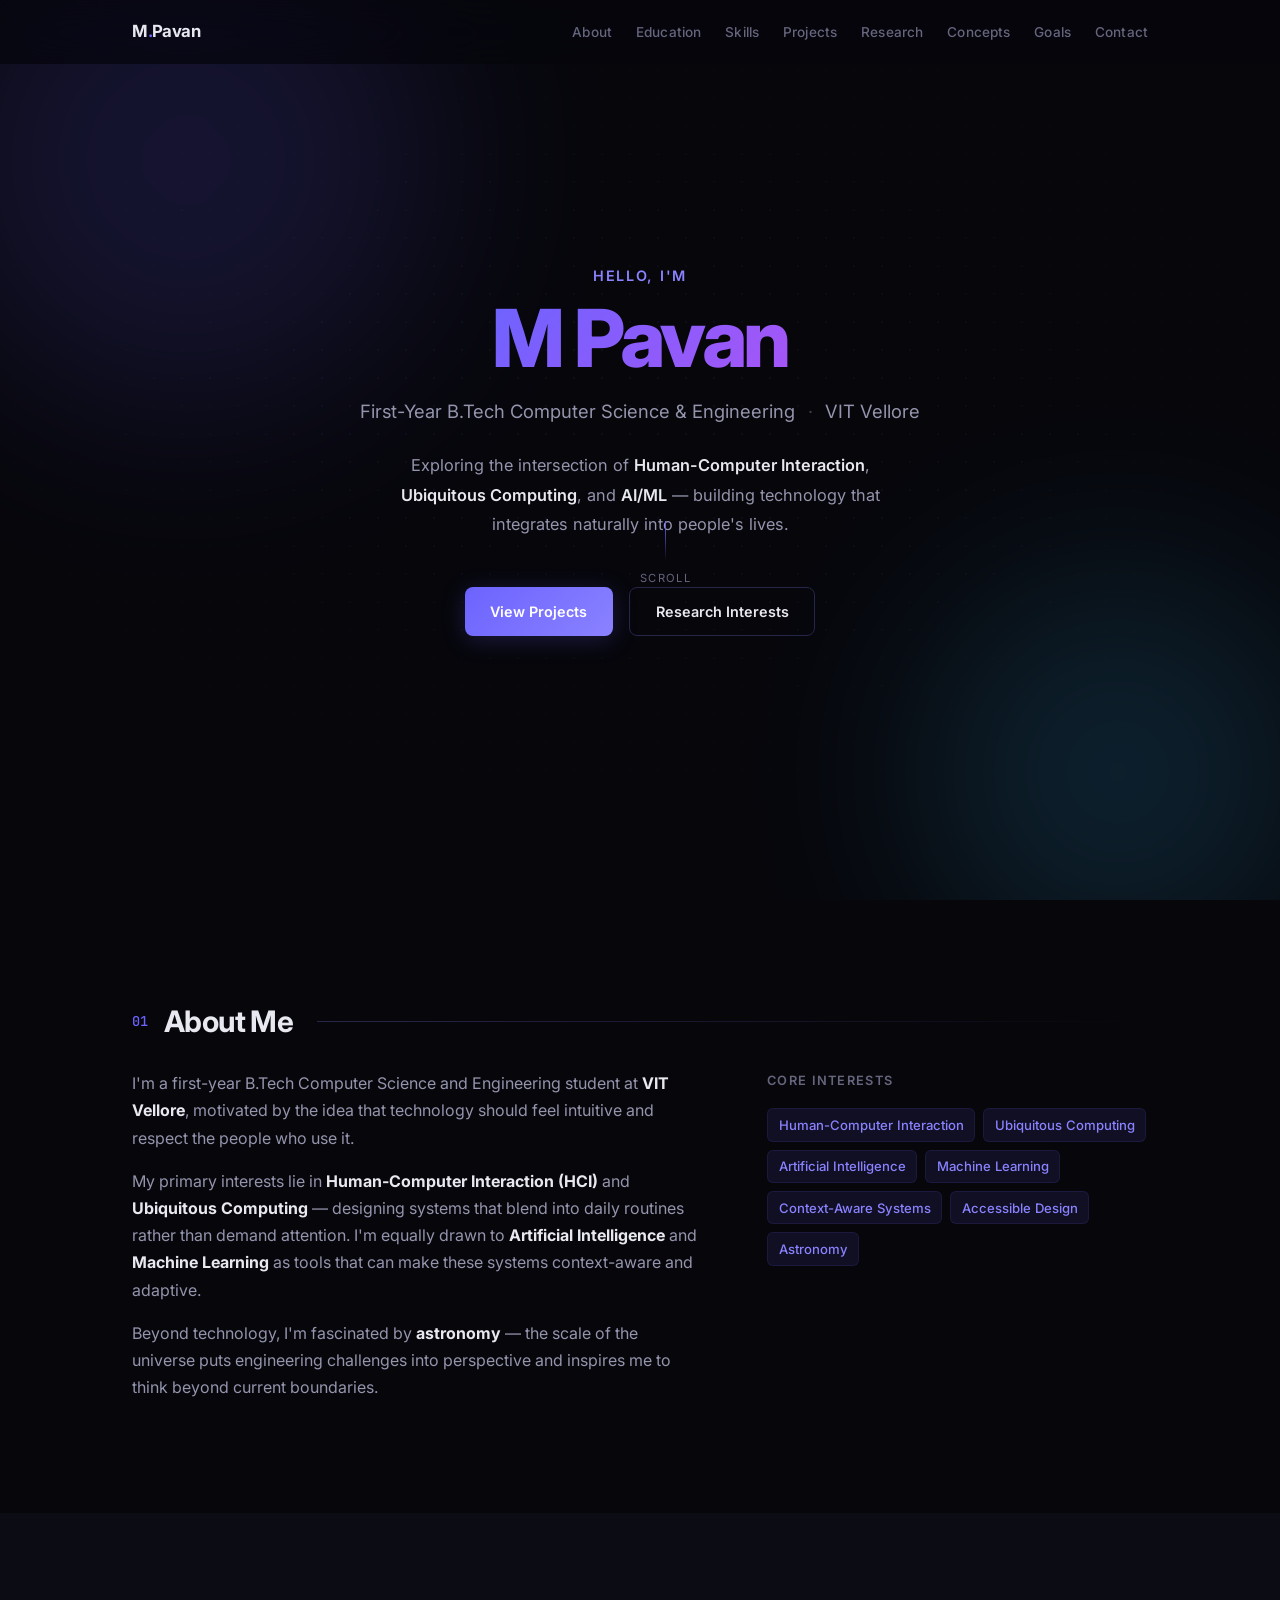
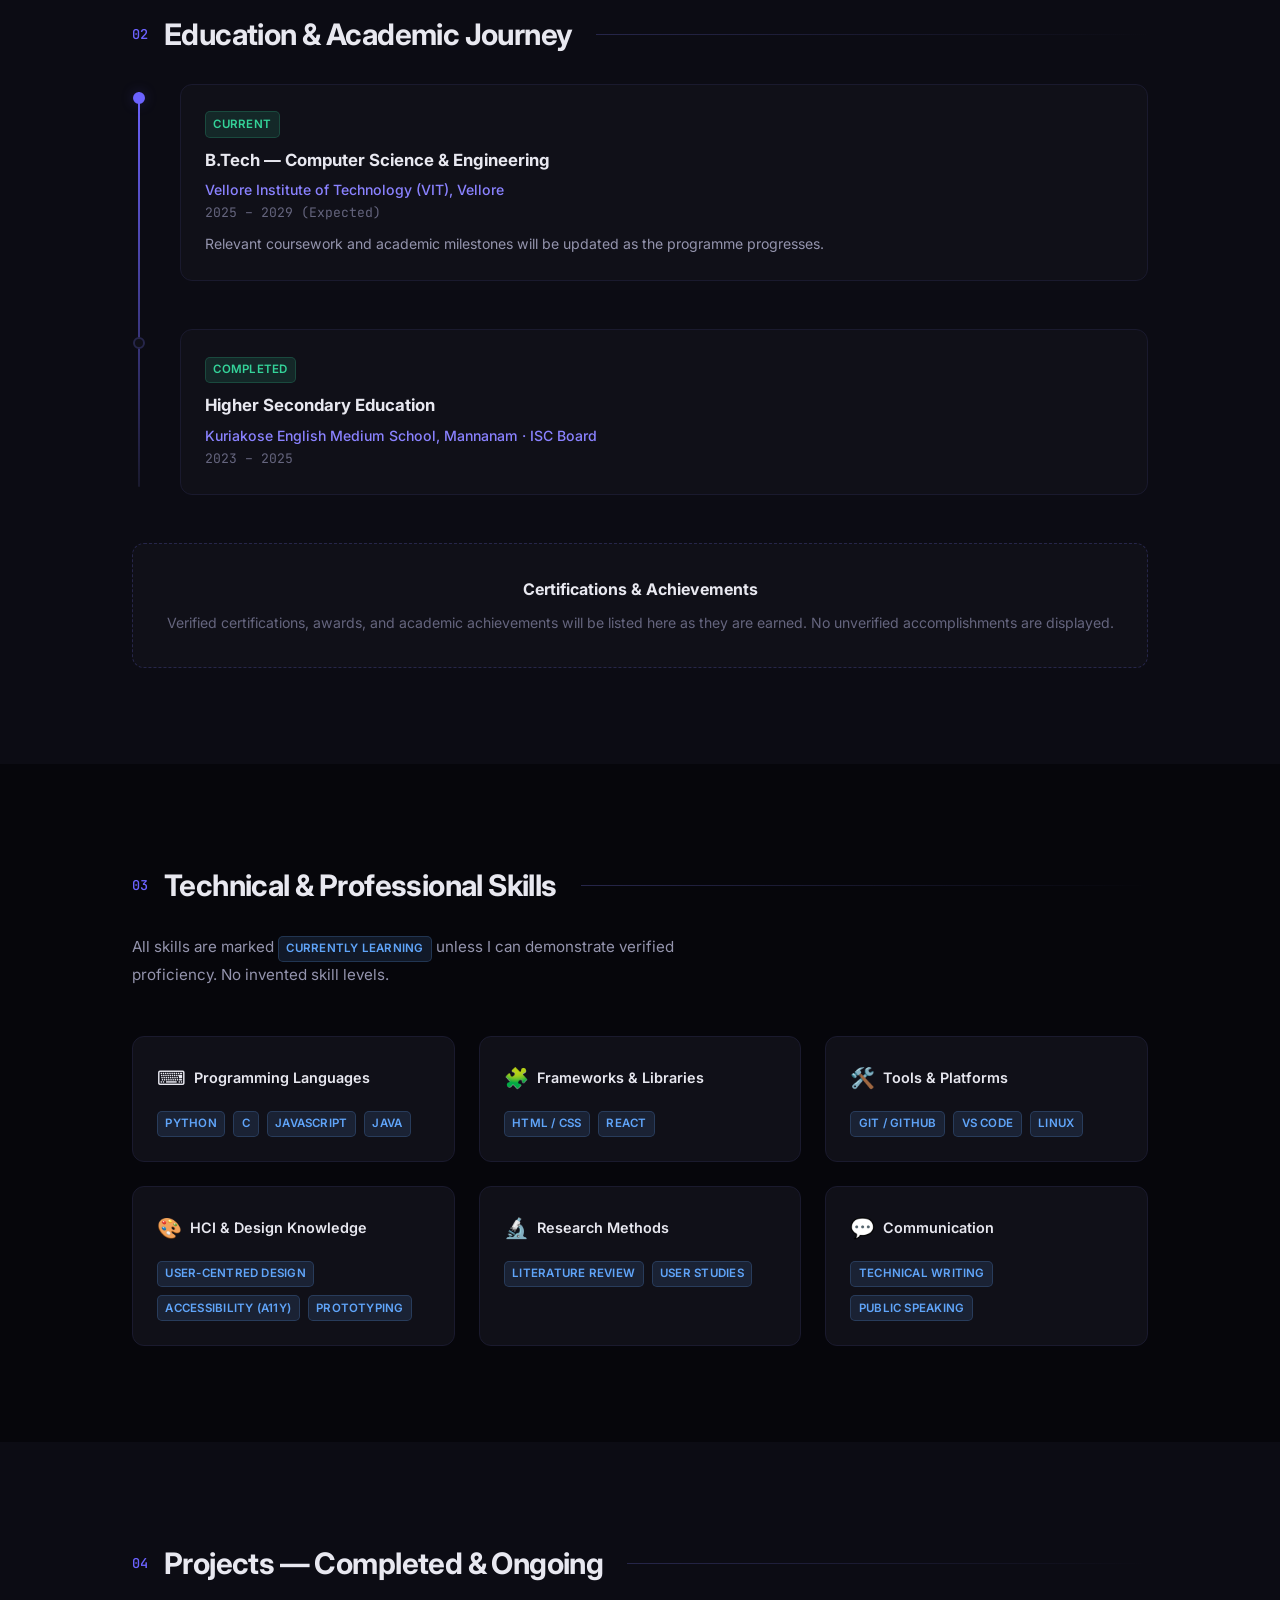
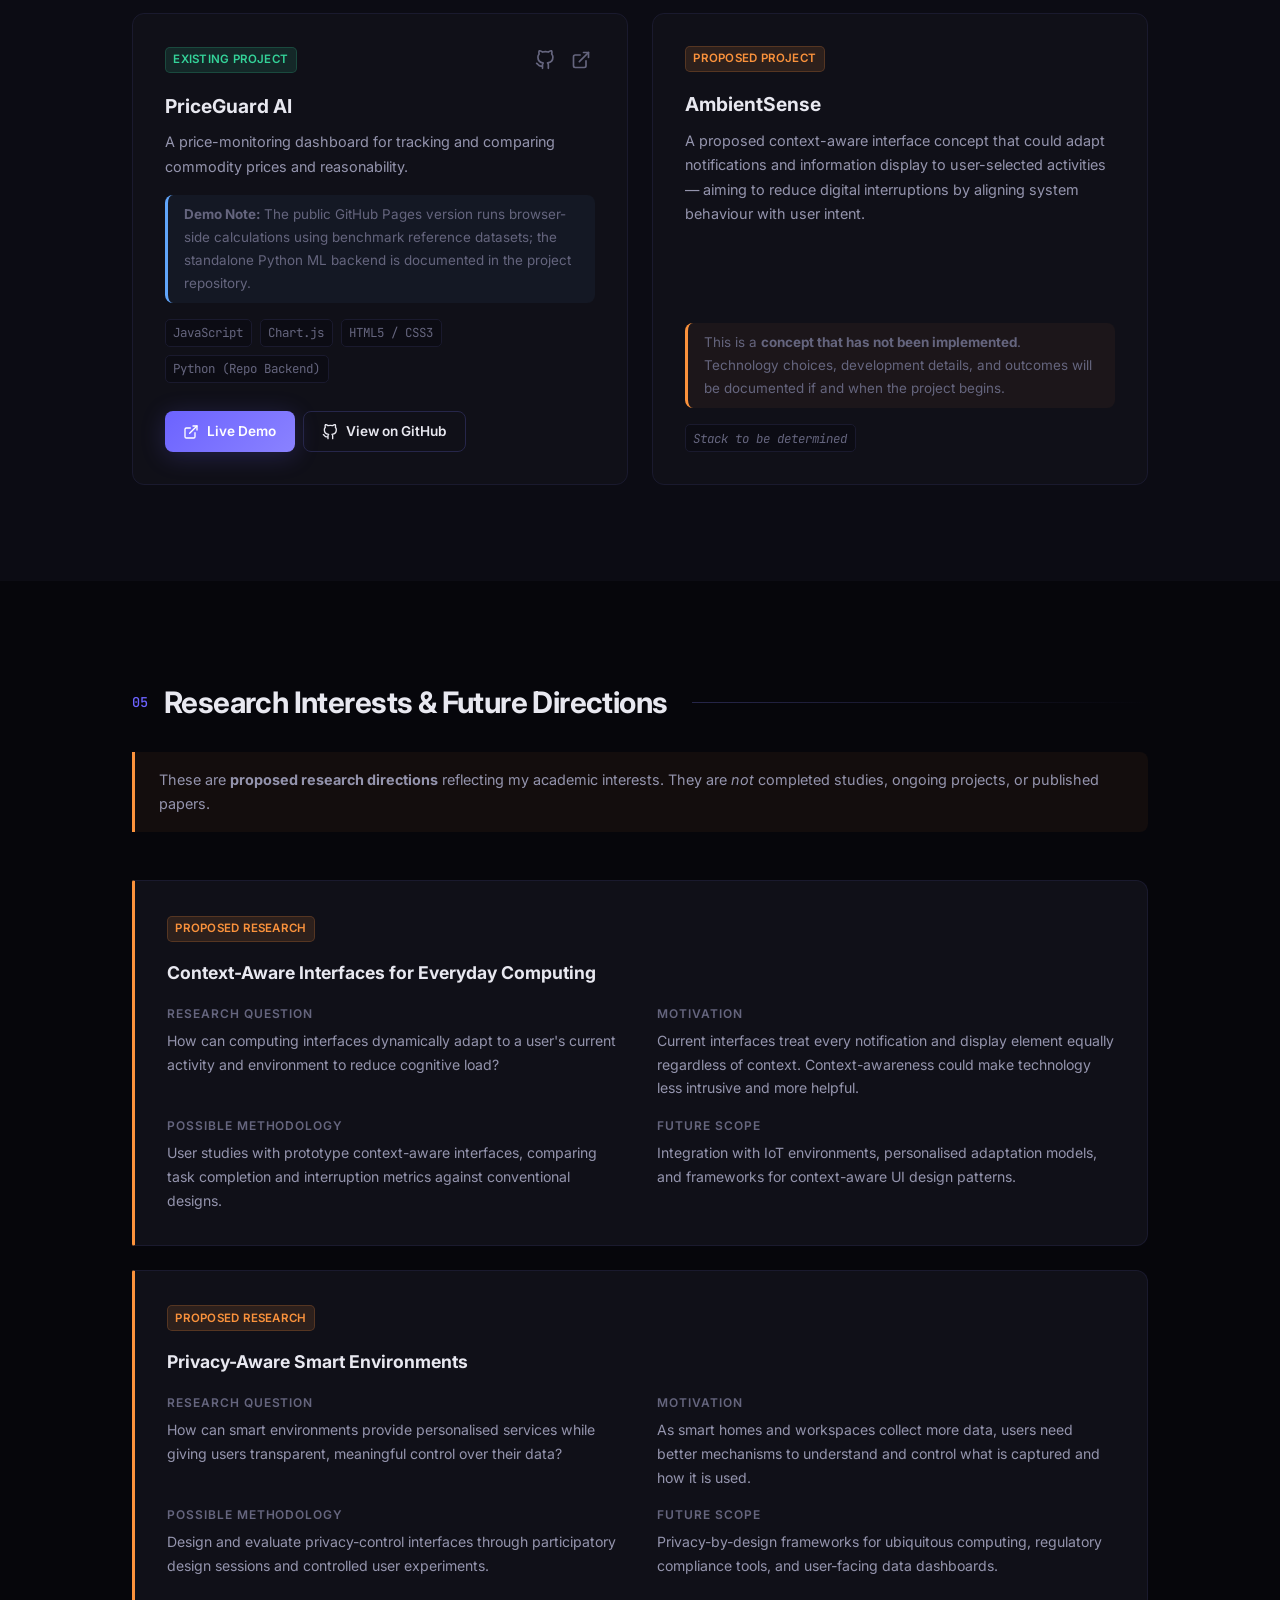
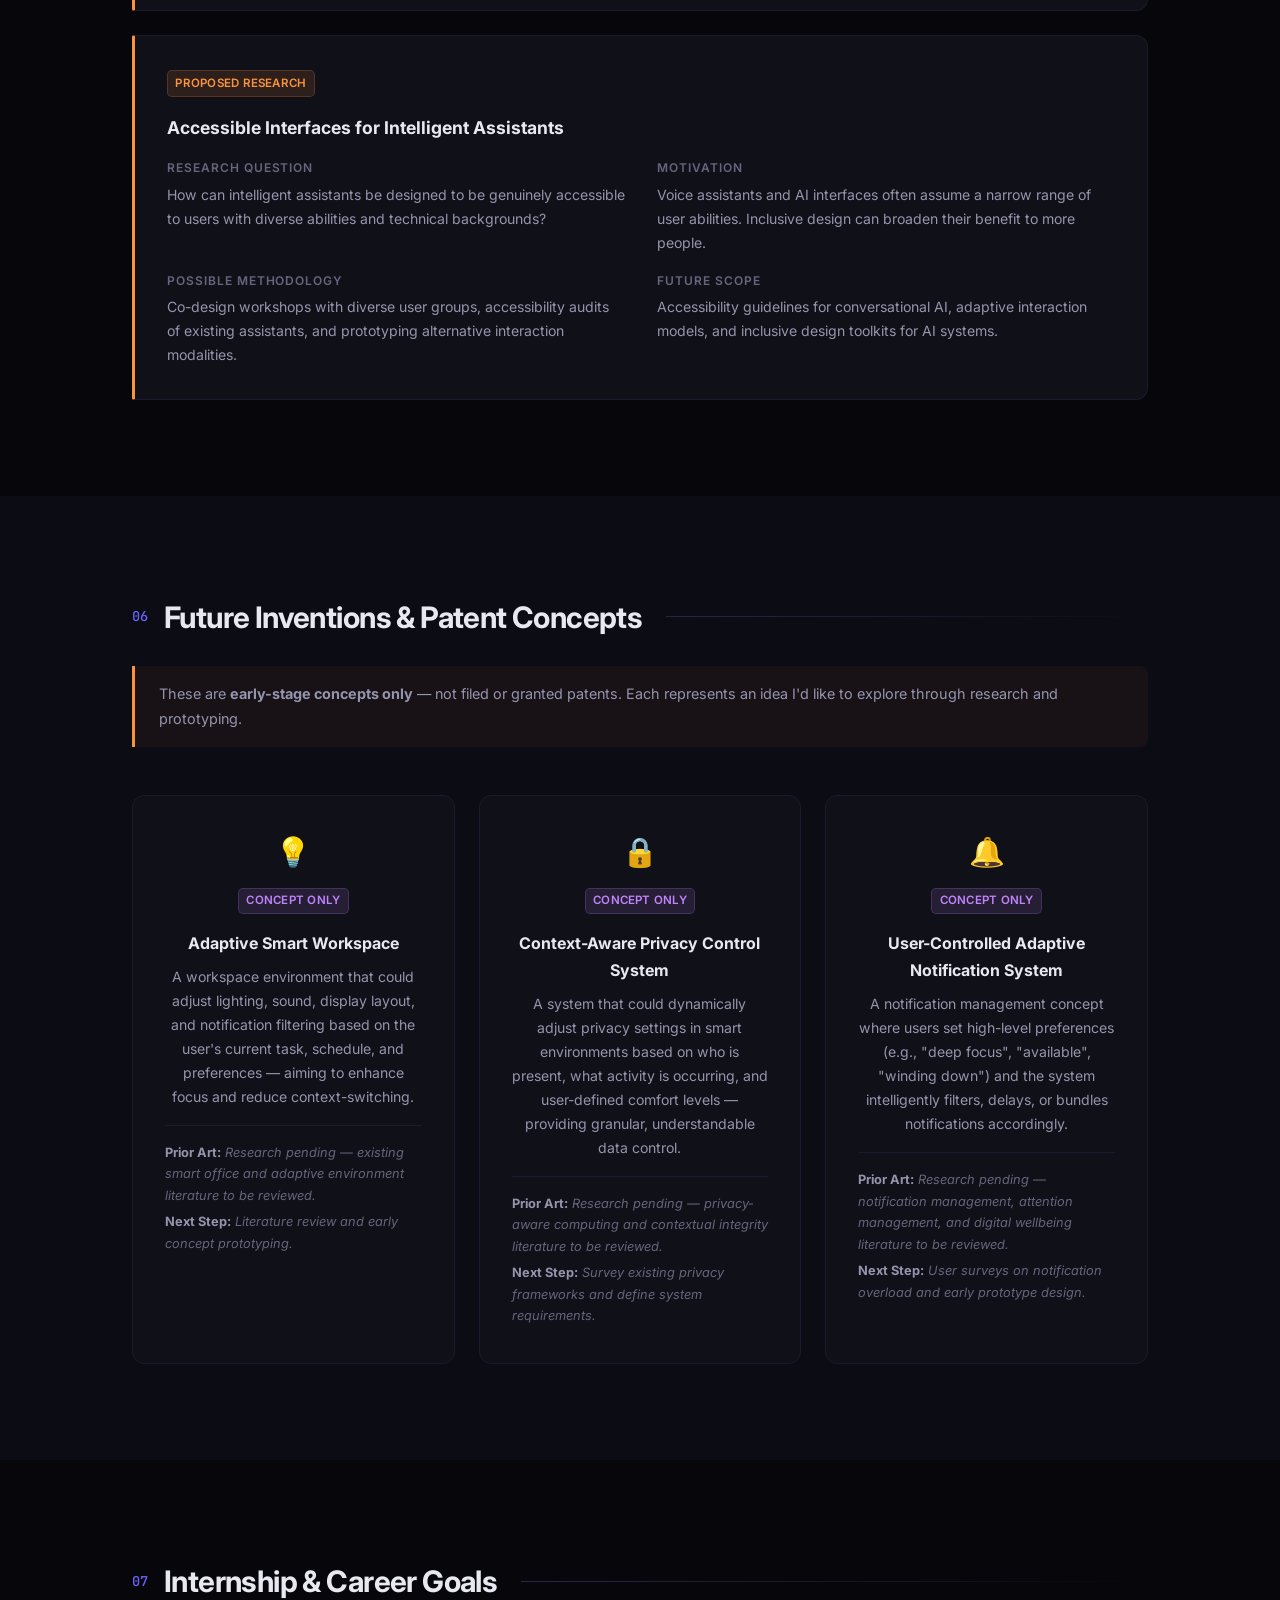
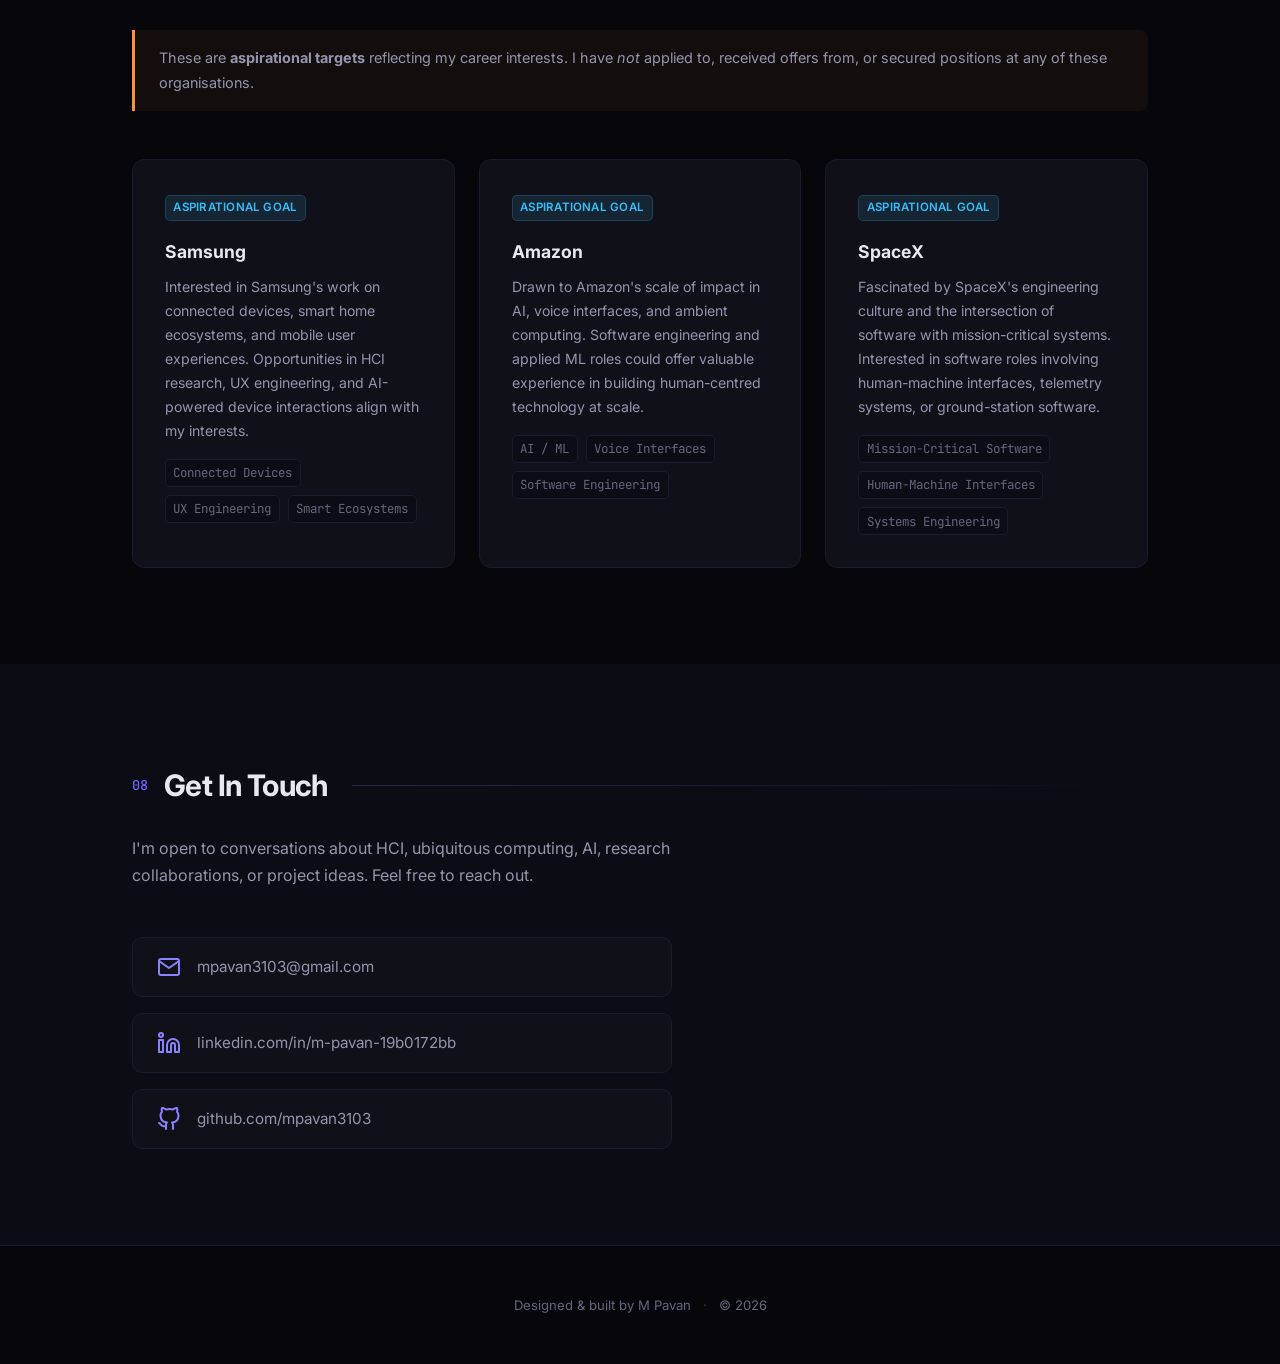
==== commit 69fe2e4e: "Add PriceGuard AI live demo and GitHub links" ====
--- a/index.html
+++ b/index.html
@@ -280,37 +280,38 @@
             <div class="project-card-header">
               <span class="badge badge-completed">Existing Project</span>
               <div class="project-links">
-                <!-- EDIT: Replace # with your actual GitHub URL and demo URL.
-                     Remove a link entirely if not applicable. -->
-                <a href="#" class="project-link" title="GitHub Repository" aria-label="GitHub repository for PriceGuard AI">
-                  <svg width="20" height="20" viewBox="0 0 24 24" fill="none" stroke="currentColor" stroke-width="2" stroke-linecap="round" stroke-linejoin="round"><path d="M9 19c-5 1.5-5-2.5-7-3m14 6v-3.87a3.37 3.37 0 0 0-.94-2.61c3.14-.35 6.44-1.54 6.44-7A5.44 5.44 0 0 0 20 4.77 5.07 5.07 0 0 0 19.91 1S18.73.65 16 2.48a13.38 13.38 0 0 0-7 0C6.27.65 5.09 1 5.09 1A5.07 5.07 0 0 0 5 4.77a5.44 5.44 0 0 0-1.5 3.78c0 5.42 3.3 6.61 6.44 7A3.37 3.37 0 0 0 9 18.13V22"/></svg>
+                <a href="https://github.com/mpavan3103/priceguard-ai" class="project-link" title="GitHub Repository" target="_blank" rel="noopener noreferrer" aria-label="GitHub repository for PriceGuard AI (opens in a new tab)">
+                  <svg width="20" height="20" viewBox="0 0 24 24" fill="none" stroke="currentColor" stroke-width="2" stroke-linecap="round" stroke-linejoin="round" aria-hidden="true"><path d="M9 19c-5 1.5-5-2.5-7-3m14 6v-3.87a3.37 3.37 0 0 0-.94-2.61c3.14-.35 6.44-1.54 6.44-7A5.44 5.44 0 0 0 20 4.77 5.07 5.07 0 0 0 19.91 1S18.73.65 16 2.48a13.38 13.38 0 0 0-7 0C6.27.65 5.09 1 5.09 1A5.07 5.07 0 0 0 5 4.77a5.44 5.44 0 0 0-1.5 3.78c0 5.42 3.3 6.61 6.44 7A3.37 3.37 0 0 0 9 18.13V22"/></svg>
                 </a>
-                <a href="#" class="project-link" title="Live Demo" aria-label="Live demo for PriceGuard AI">
-                  <svg width="20" height="20" viewBox="0 0 24 24" fill="none" stroke="currentColor" stroke-width="2" stroke-linecap="round" stroke-linejoin="round"><path d="M18 13v6a2 2 0 0 1-2 2H5a2 2 0 0 1-2-2V8a2 2 0 0 1 2-2h6"/><polyline points="15 3 21 3 21 9"/><line x1="10" y1="14" x2="21" y2="3"/></svg>
+                <a href="https://mpavan3103.github.io/priceguard-ai/" class="project-link" title="Live Demo" target="_blank" rel="noopener noreferrer" aria-label="Live demo for PriceGuard AI (opens in a new tab)">
+                  <svg width="20" height="20" viewBox="0 0 24 24" fill="none" stroke="currentColor" stroke-width="2" stroke-linecap="round" stroke-linejoin="round" aria-hidden="true"><path d="M18 13v6a2 2 0 0 1-2 2H5a2 2 0 0 1-2-2V8a2 2 0 0 1 2-2h6"/><polyline points="15 3 21 3 21 9"/><line x1="10" y1="14" x2="21" y2="3"/></svg>
                 </a>
               </div>
             </div>
             <h3 class="project-title">PriceGuard AI</h3>
             <p class="project-description">
-              A price-monitoring dashboard for tracking and comparing product prices.
-              <!-- EDIT: Add confirmed features only. Don't describe features that
-                   aren't built yet. Example of what to add when ready:
-                   "Tracks prices across X platforms with Y update frequency." -->
-            </p>
+              A price-monitoring dashboard for tracking and comparing commodity prices and reasonability.
+            </p>
+            <div class="project-note project-note-info">
+              <p>
+                <strong>Demo Note:</strong> The public GitHub Pages version runs browser-side calculations using benchmark reference datasets; the standalone Python ML backend is documented in the project repository.
+              </p>
+            </div>
             <div class="project-tech">
-              <!-- EDIT: Replace with your actual tech stack. Example:
-              <span class="tech-tag">Python</span>
-              <span class="tech-tag">Flask</span>
-              <span class="tech-tag">BeautifulSoup</span>
-              -->
-              <span class="tech-tag placeholder-tag">Tech stack to be confirmed</span>
-            </div>
-            <div class="project-screenshot-placeholder">
-              <!-- EDIT: Replace this div with a real screenshot:
-              <img src="assets/priceguard-screenshot.png"
-                   alt="PriceGuard AI dashboard showing price comparison" />
-              -->
-              <p>Screenshots will be added</p>
+              <span class="tech-tag">JavaScript</span>
+              <span class="tech-tag">Chart.js</span>
+              <span class="tech-tag">HTML5 / CSS3</span>
+              <span class="tech-tag">Python (Repo Backend)</span>
+            </div>
+            <div class="project-actions">
+              <a href="https://mpavan3103.github.io/priceguard-ai/" class="btn btn-primary btn-sm" target="_blank" rel="noopener noreferrer" aria-label="PriceGuard AI Live Demo (opens in a new tab)">
+                <svg width="16" height="16" viewBox="0 0 24 24" fill="none" stroke="currentColor" stroke-width="2" stroke-linecap="round" stroke-linejoin="round" aria-hidden="true"><path d="M18 13v6a2 2 0 0 1-2 2H5a2 2 0 0 1-2-2V8a2 2 0 0 1 2-2h6"/><polyline points="15 3 21 3 21 9"/><line x1="10" y1="14" x2="21" y2="3"/></svg>
+                <span>Live Demo</span>
+              </a>
+              <a href="https://github.com/mpavan3103/priceguard-ai" class="btn btn-outline btn-sm" target="_blank" rel="noopener noreferrer" aria-label="View PriceGuard AI on GitHub (opens in a new tab)">
+                <svg width="16" height="16" viewBox="0 0 24 24" fill="none" stroke="currentColor" stroke-width="2" stroke-linecap="round" stroke-linejoin="round" aria-hidden="true"><path d="M9 19c-5 1.5-5-2.5-7-3m14 6v-3.87a3.37 3.37 0 0 0-.94-2.61c3.14-.35 6.44-1.54 6.44-7A5.44 5.44 0 0 0 20 4.77 5.07 5.07 0 0 0 19.91 1S18.73.65 16 2.48a13.38 13.38 0 0 0-7 0C6.27.65 5.09 1 5.09 1A5.07 5.07 0 0 0 5 4.77a5.44 5.44 0 0 0-1.5 3.78c0 5.42 3.3 6.61 6.44 7A3.37 3.37 0 0 0 9 18.13V22"/></svg>
+                <span>View on GitHub</span>
+              </a>
             </div>
           </article>
 
--- a/style.css
+++ b/style.css
@@ -409,6 +409,11 @@
   transform: translateY(-2px);
 }
 
+.btn-sm {
+  padding: 0.5rem 1.15rem;
+  font-size: 0.85rem;
+}
+
 /* Scroll indicator */
 .hero-scroll-indicator {
   position: absolute;
@@ -728,6 +733,10 @@
   border-left: 3px solid var(--proposed);
 }
 .project-note p { margin: 0; }
+.project-note-info {
+  background: rgba(96, 165, 250, 0.05);
+  border-left-color: var(--info);
+}
 
 .project-tech { display: flex; flex-wrap: wrap; gap: var(--space-sm); }
 .tech-tag {
@@ -740,6 +749,23 @@
   border: 1px solid var(--border);
 }
 .placeholder-tag { font-style: italic; }
+
+.project-actions {
+  display: flex;
+  flex-wrap: wrap;
+  gap: var(--space-sm);
+  margin-top: var(--space-lg);
+  padding-top: var(--space-xs);
+}
+@media (max-width: 480px) {
+  .project-actions {
+    flex-direction: column;
+  }
+  .project-actions .btn {
+    width: 100%;
+    justify-content: center;
+  }
+}
 
 .project-screenshot-placeholder {
   margin-top: var(--space-md);
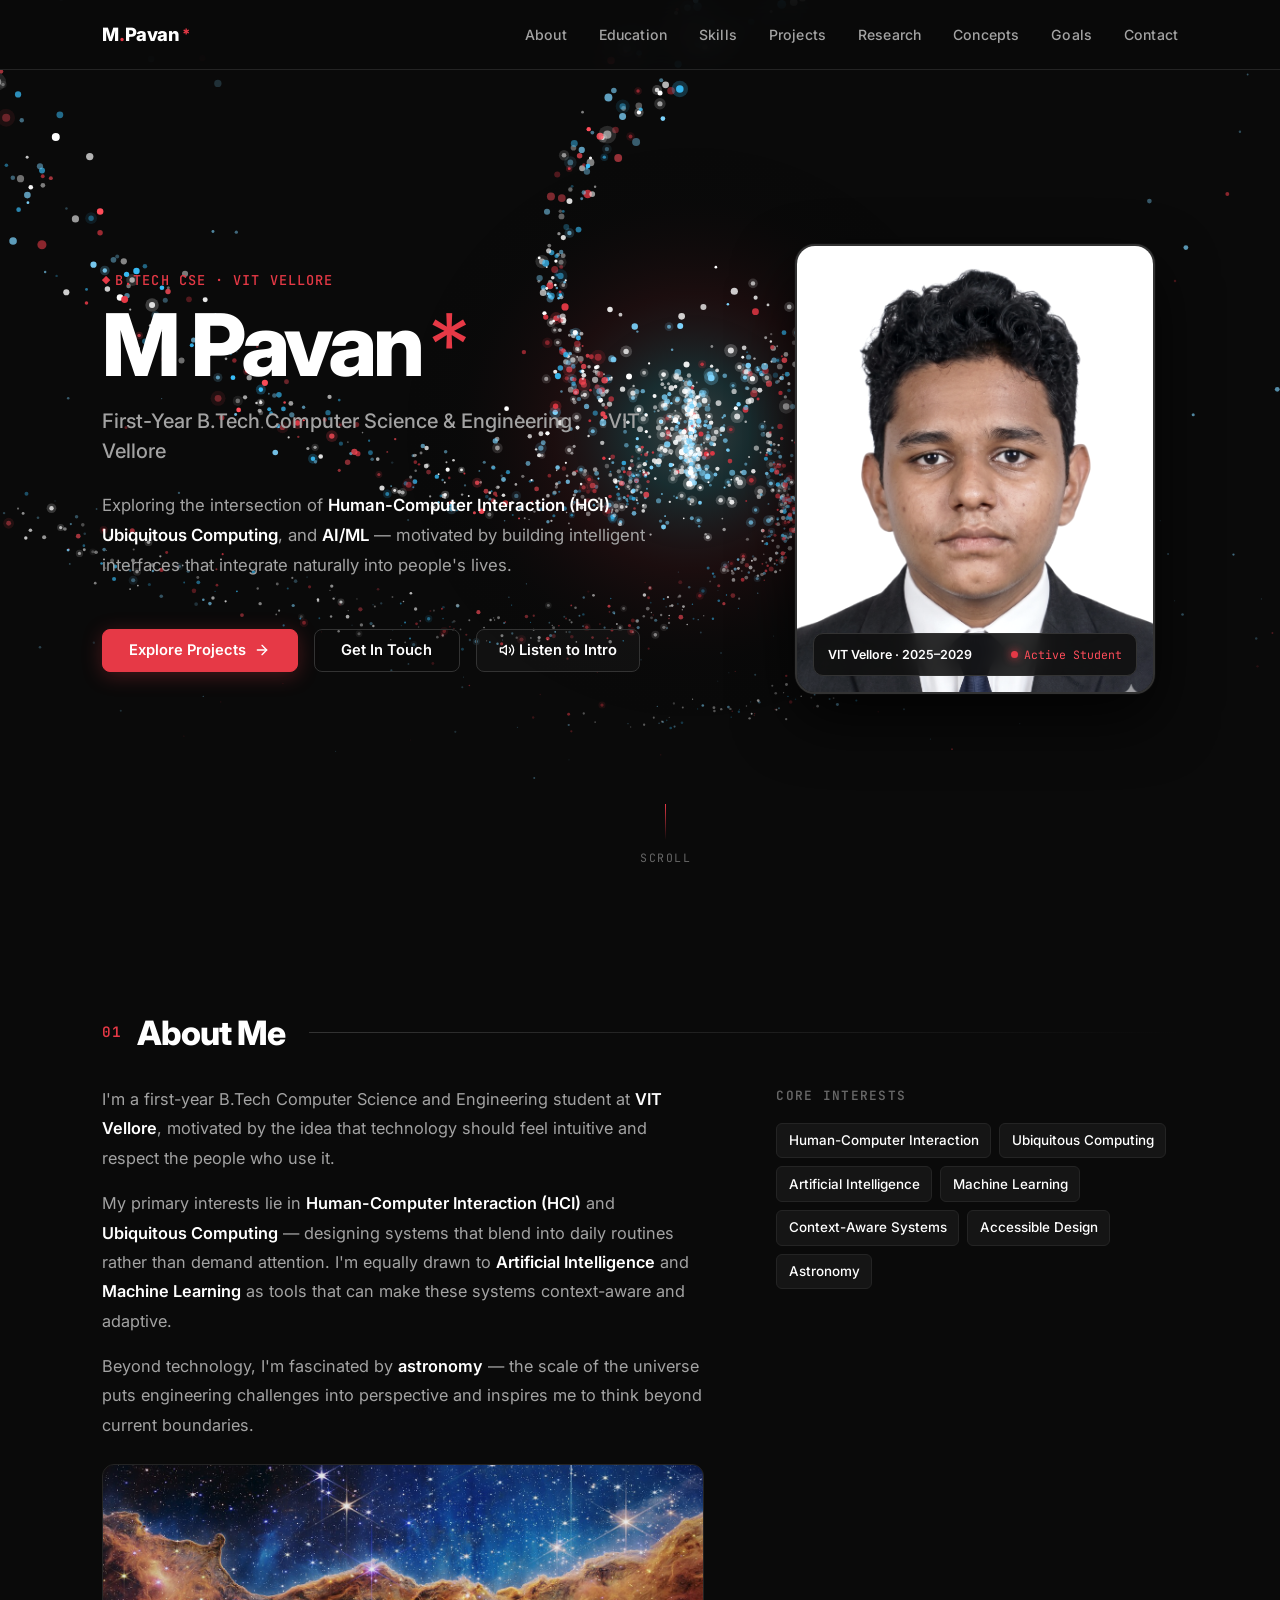
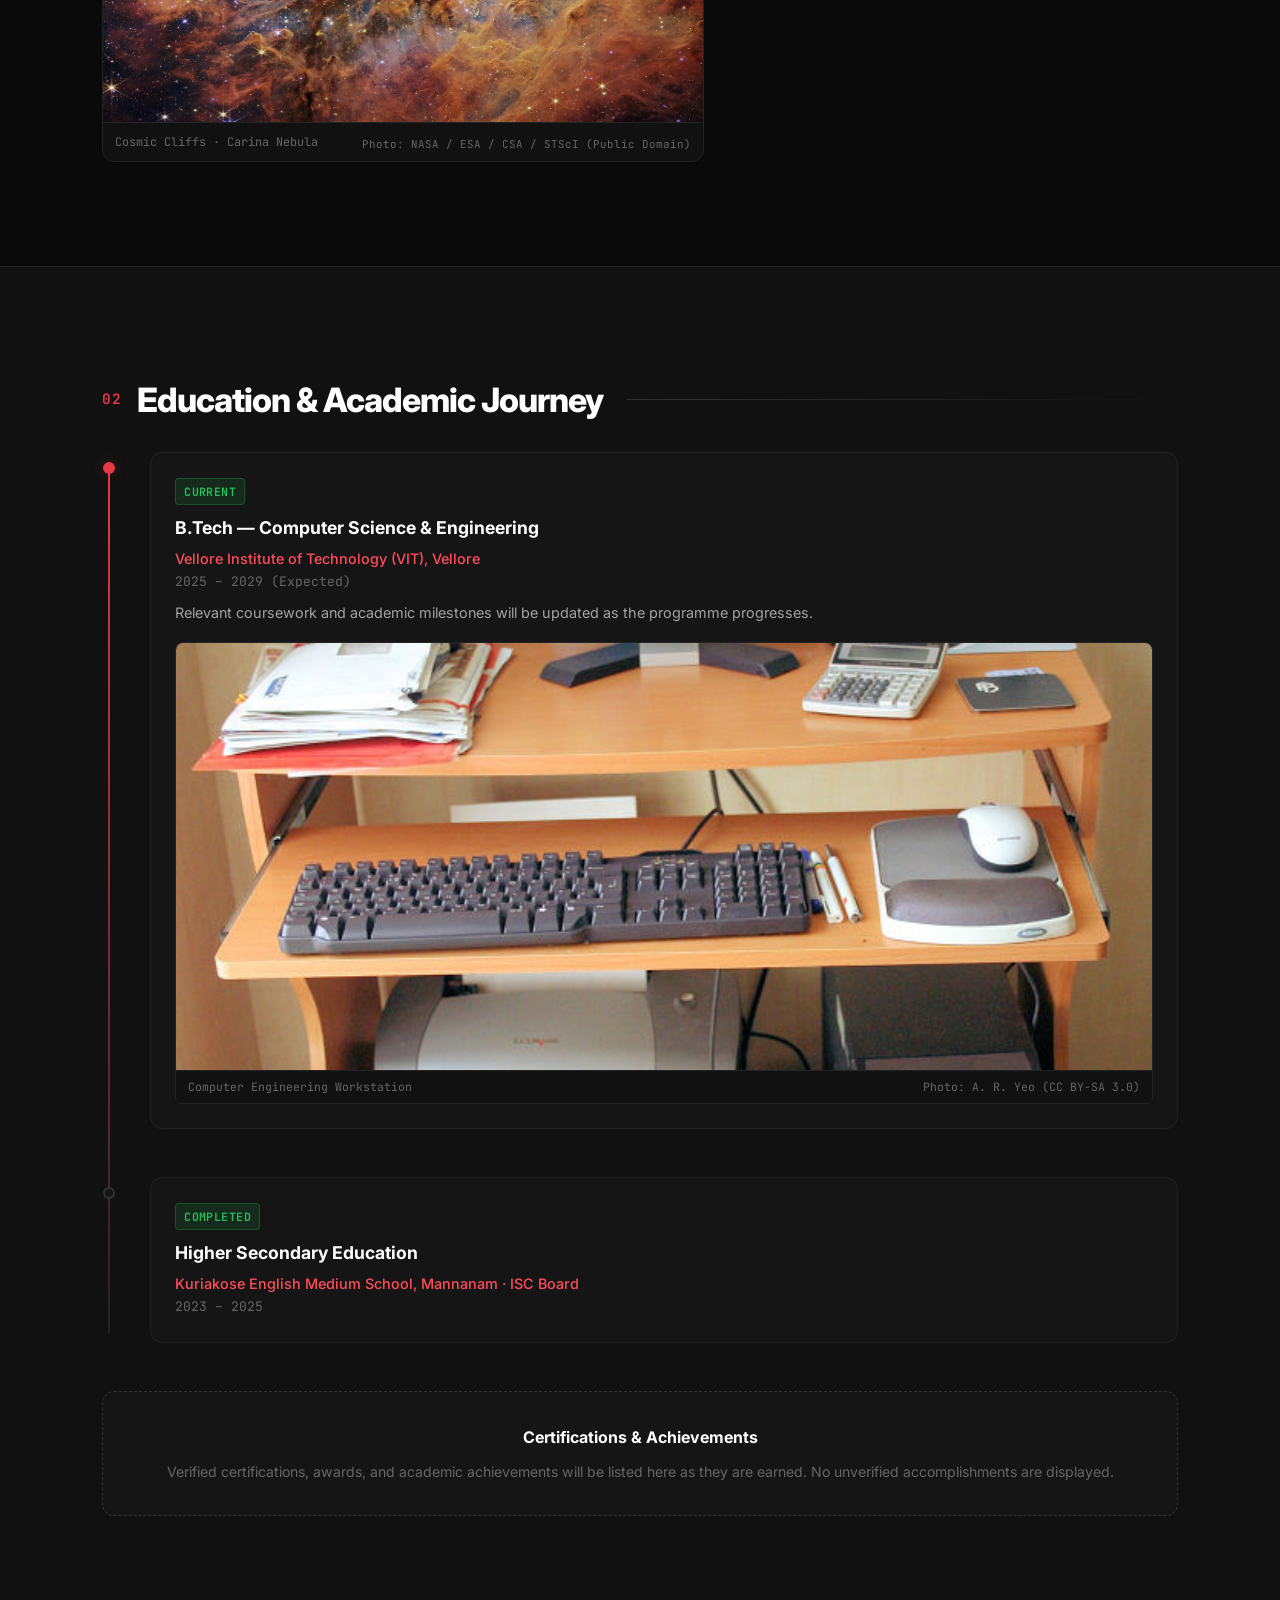
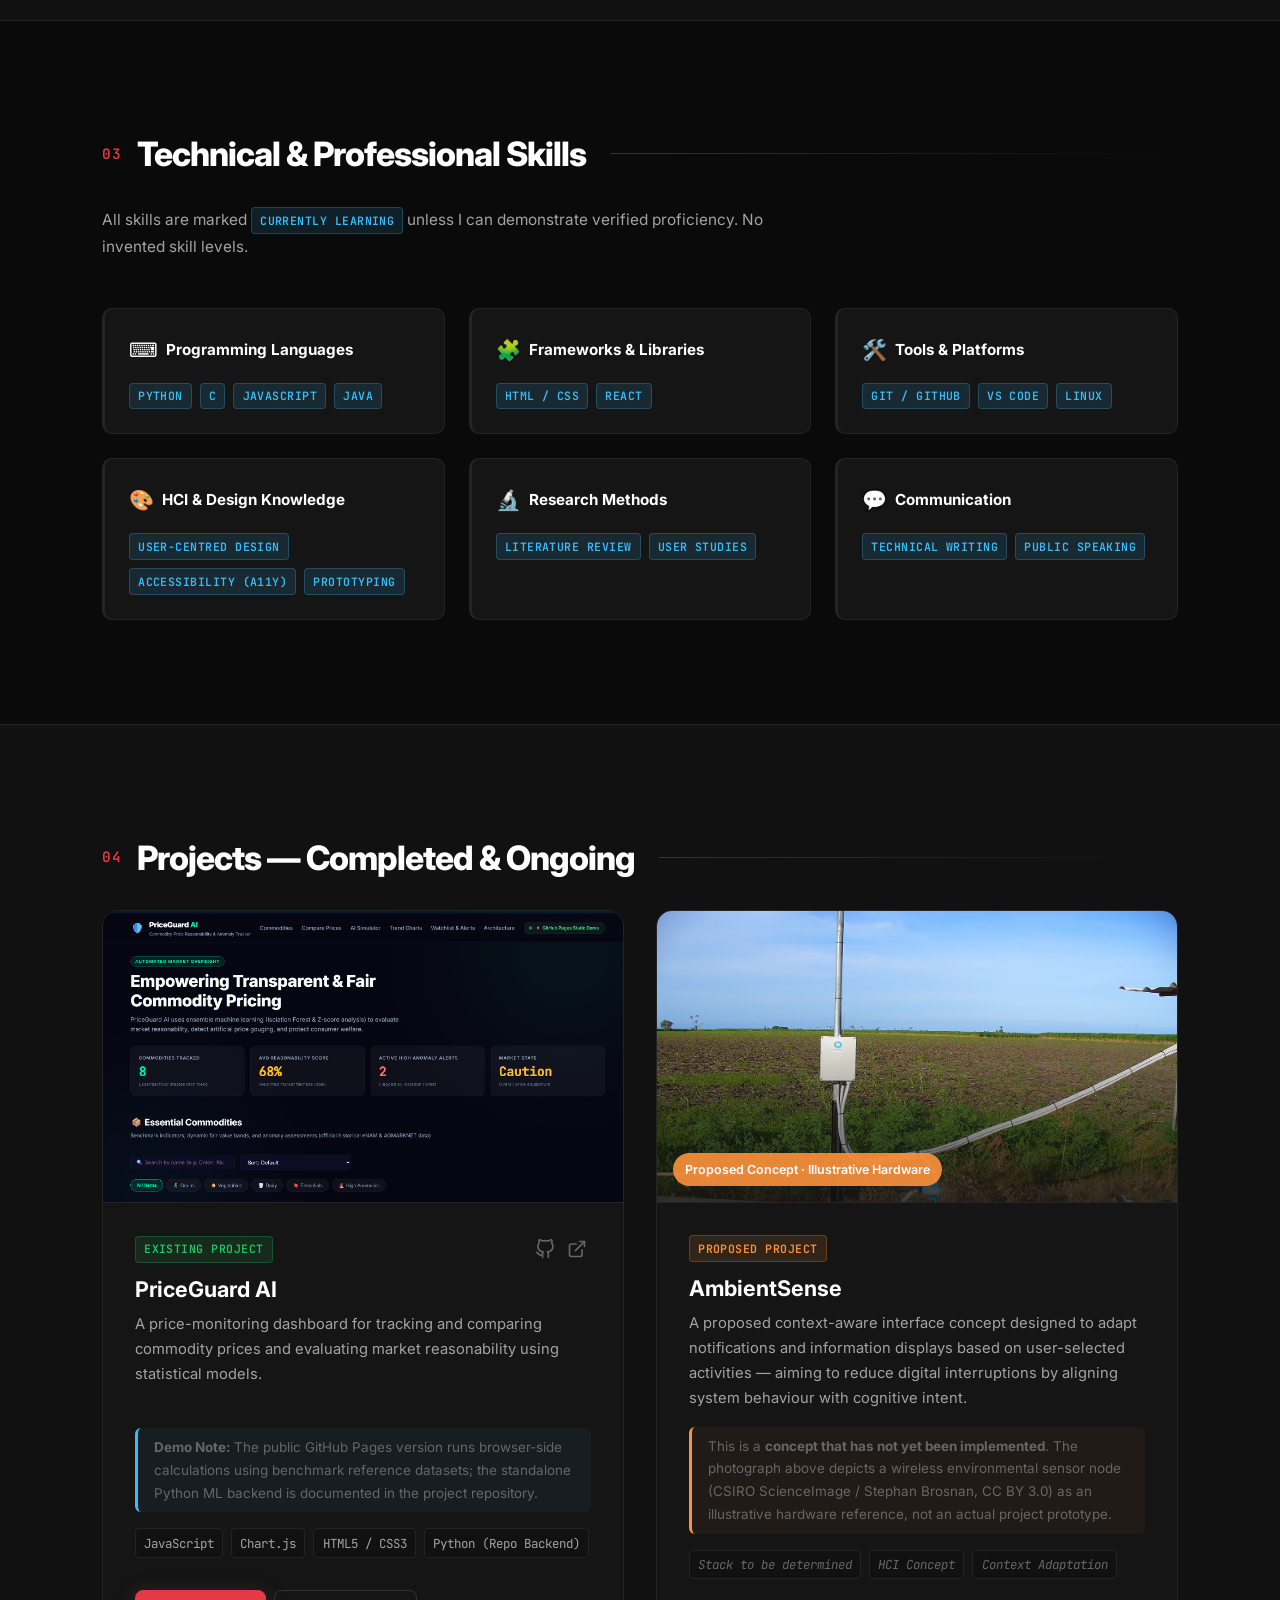
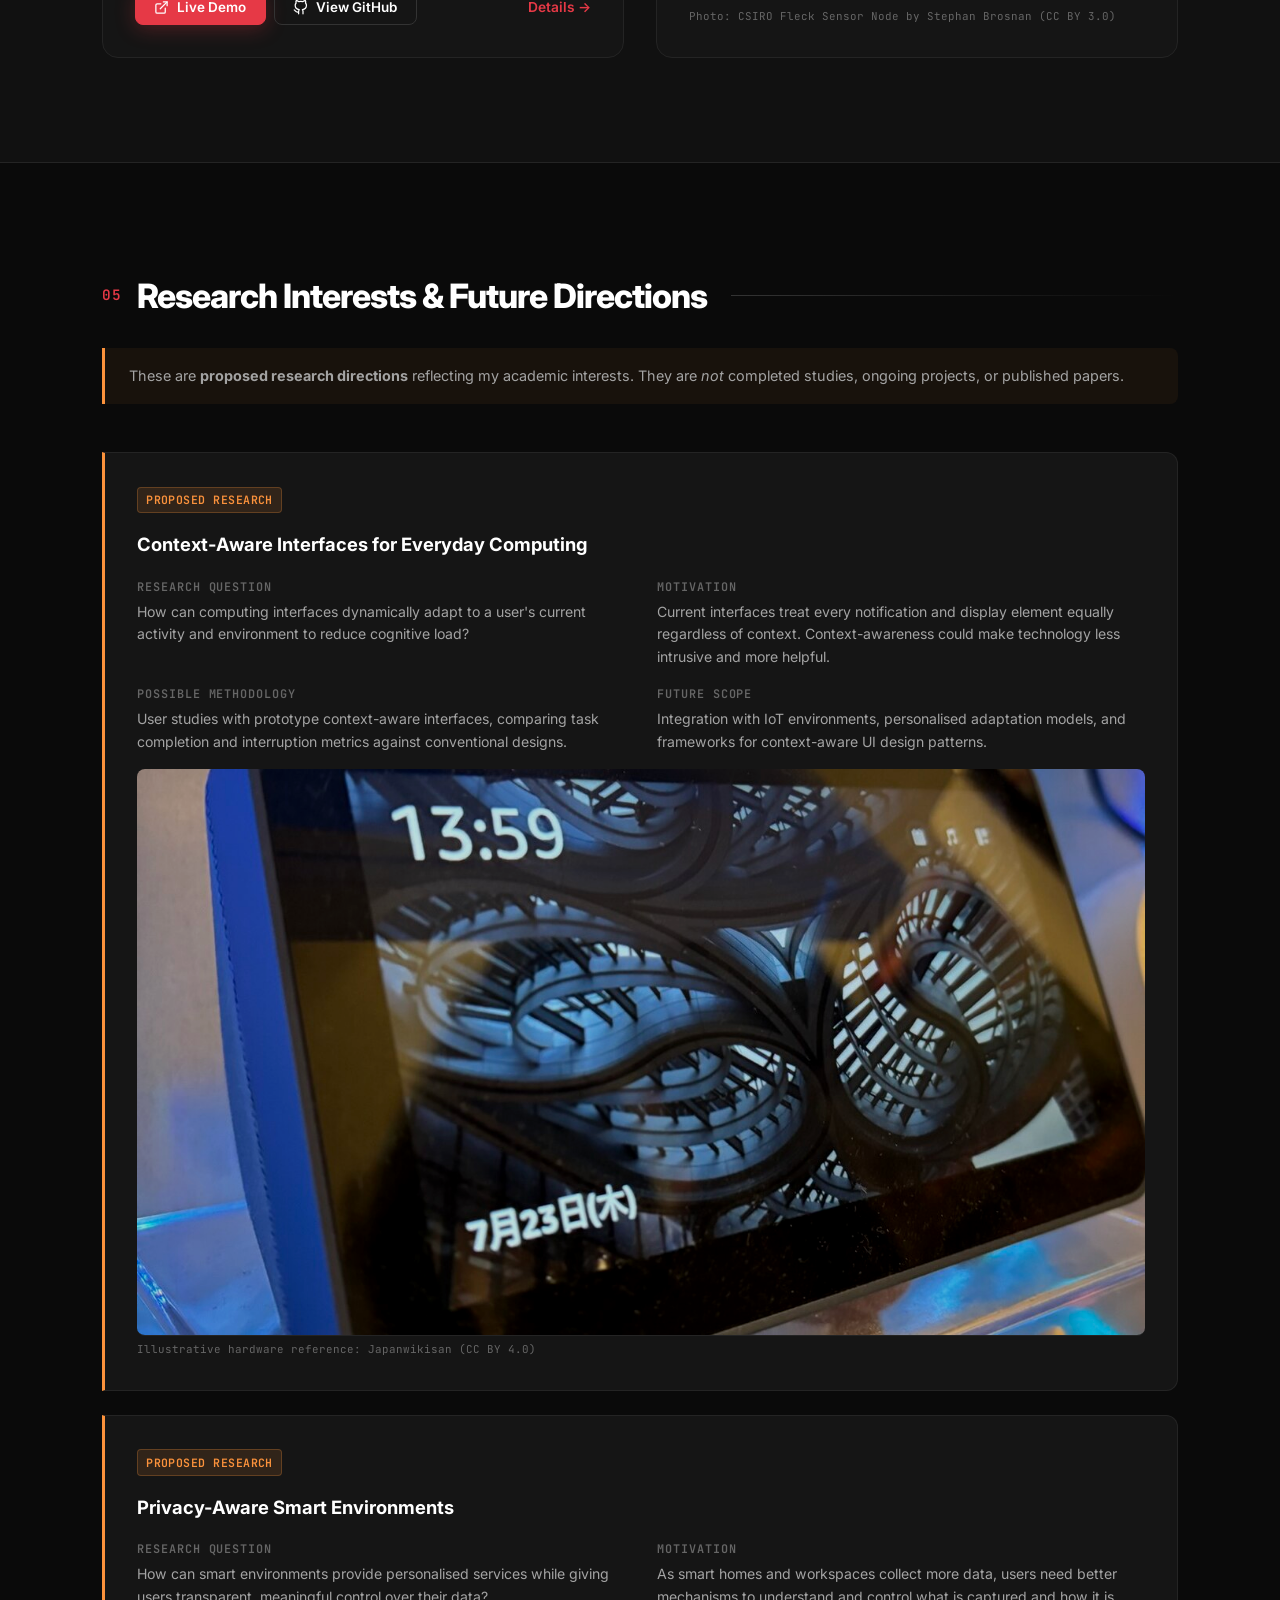
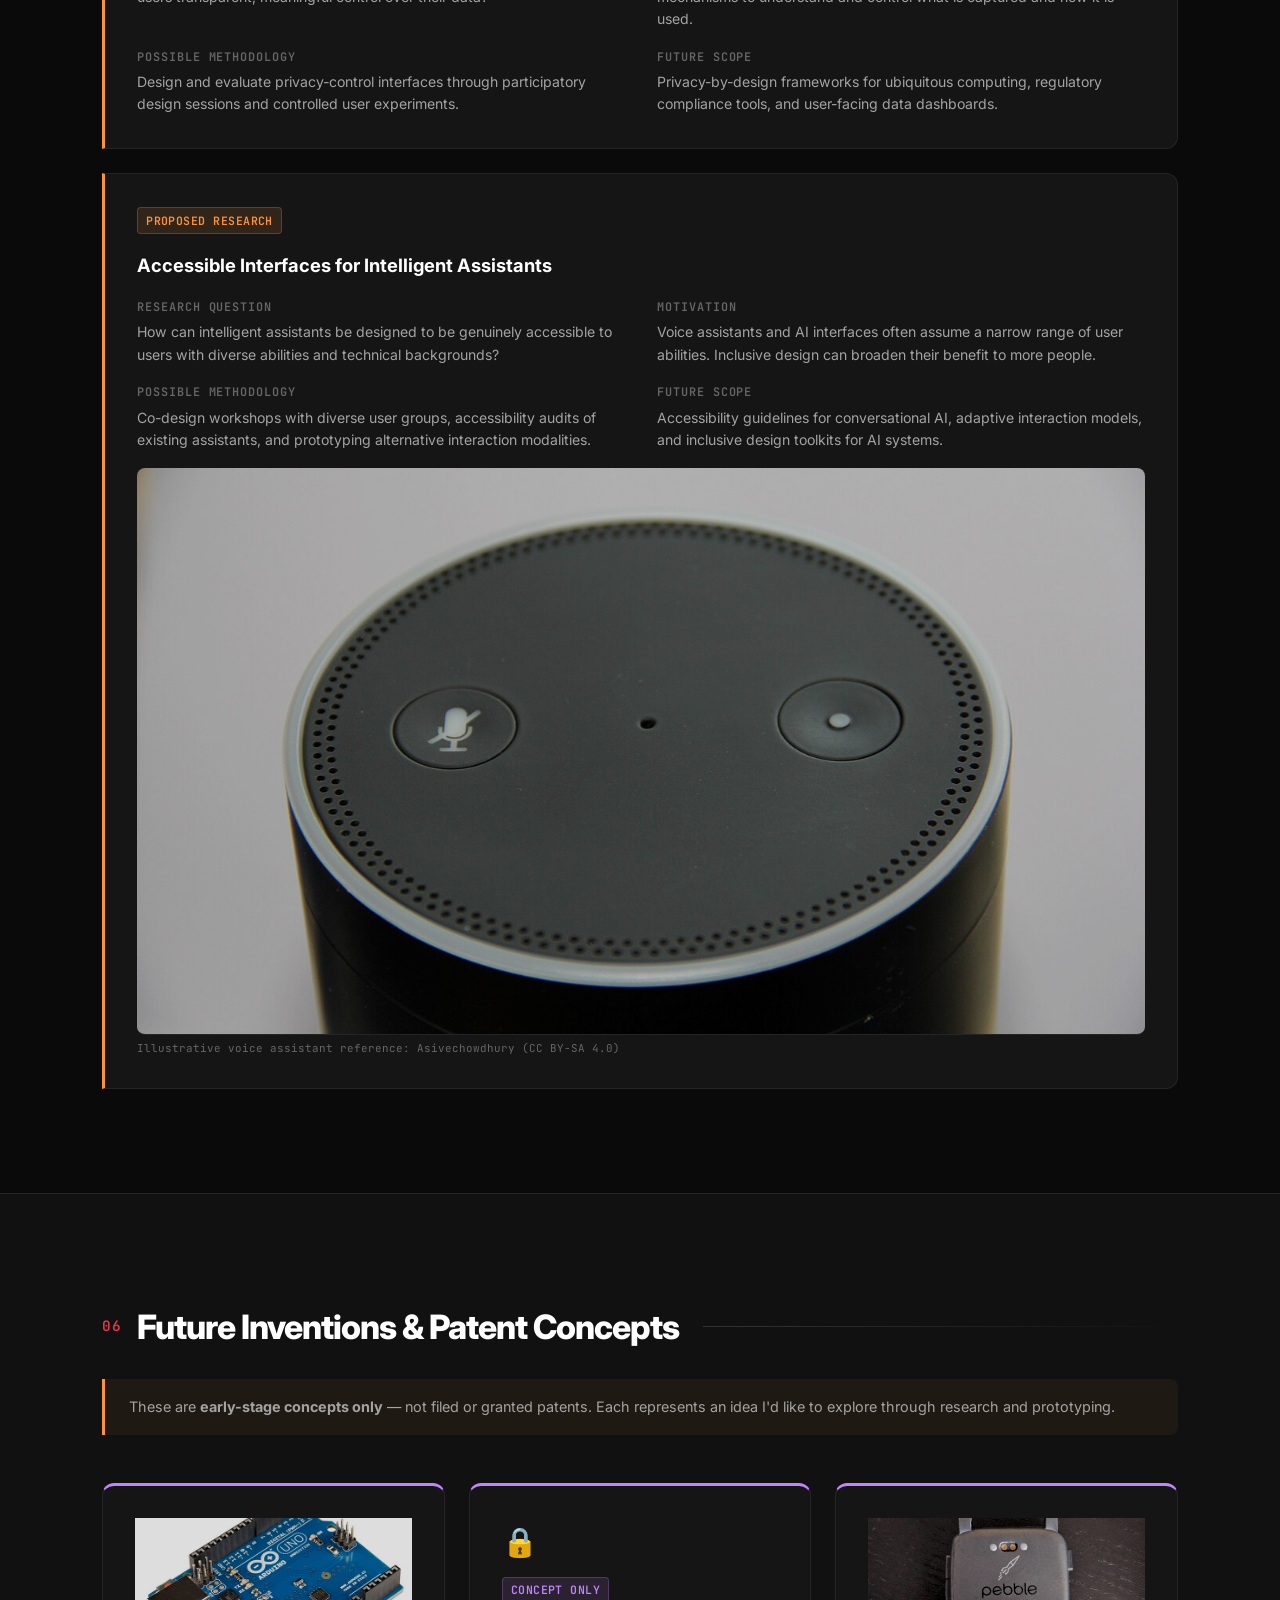
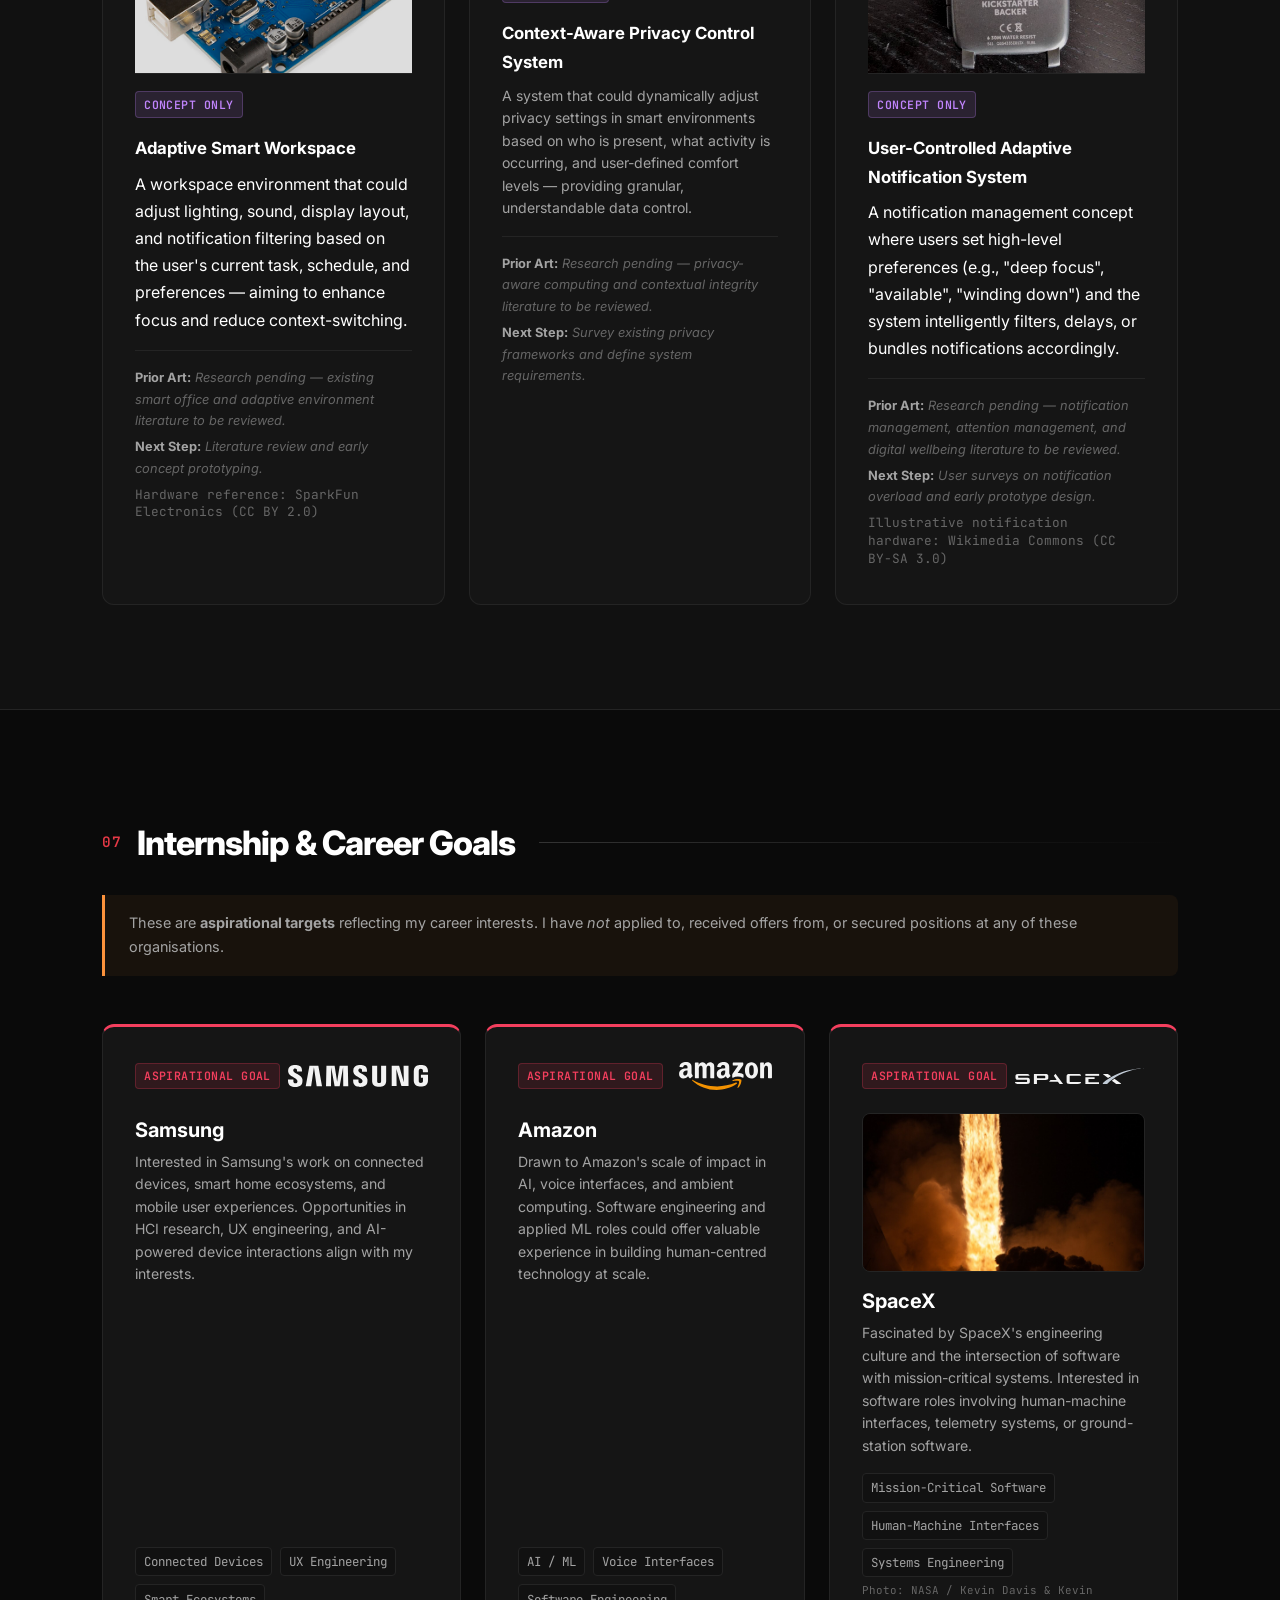
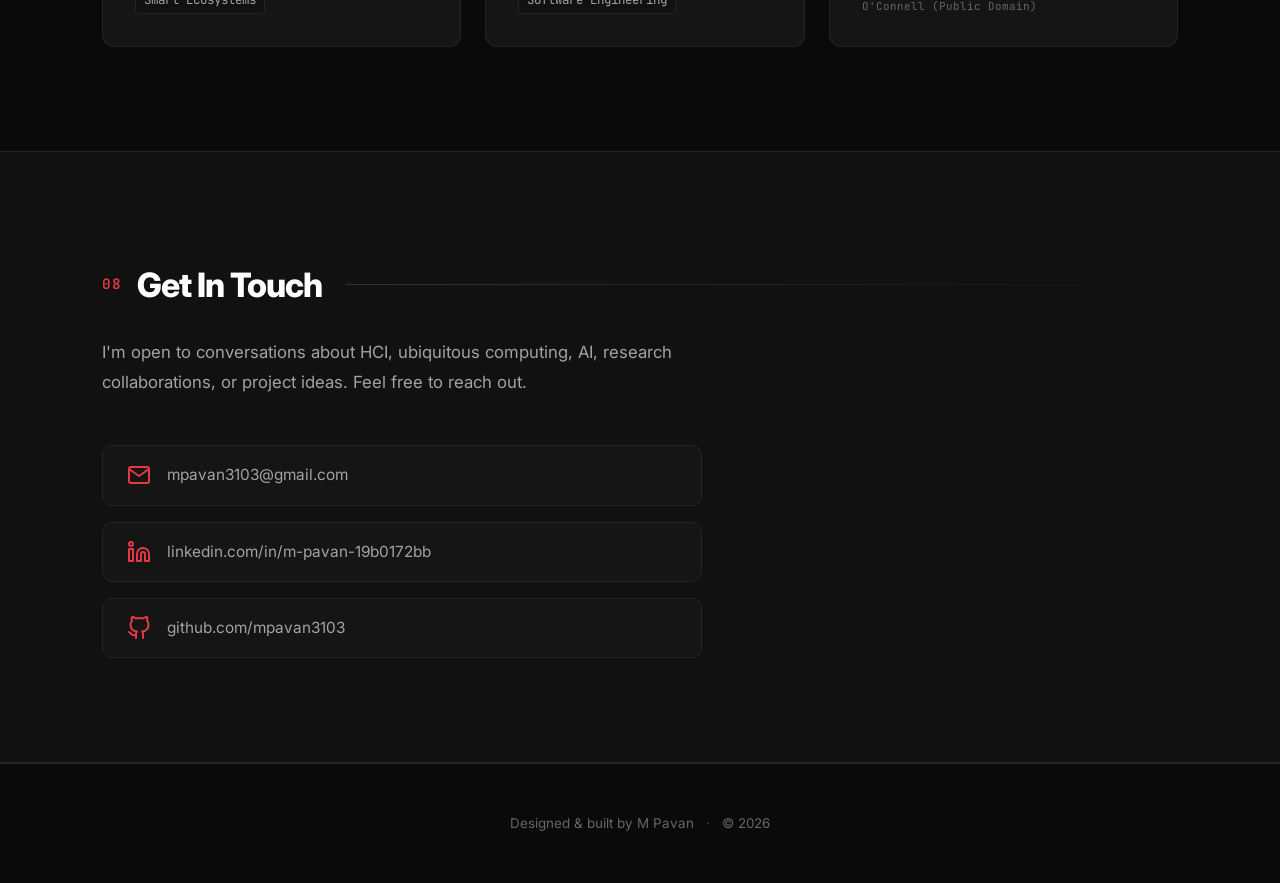
==== commit c69454ec: "Redesign portfolio: Darkfolio theme, 3D particle galaxy hero, voice-reading feature, PriceGuard AI c" ====
--- a/index.html
+++ b/index.html
@@ -4,10 +4,10 @@
   <meta charset="UTF-8" />
   <meta name="viewport" content="width=device-width, initial-scale=1.0" />
   <title>M Pavan — B.Tech CSE @ VIT Vellore</title>
-  <meta name="description" content="M Pavan — first-year B.Tech CSE student at VIT Vellore. Interested in Human-Computer Interaction, Ubiquitous Computing, and AI/ML." />
+  <meta name="description" content="M Pavan — first-year B.Tech CSE student at VIT Vellore. Exploring Human-Computer Interaction (HCI), Ubiquitous Computing, and AI/ML." />
   <link rel="preconnect" href="https://fonts.googleapis.com" />
   <link rel="preconnect" href="https://fonts.gstatic.com" crossorigin />
-  <link href="https://fonts.googleapis.com/css2?family=Inter:wght@300;400;500;600;700;800&family=JetBrains+Mono:wght@400;500&display=swap" rel="stylesheet" />
+  <link href="https://fonts.googleapis.com/css2?family=Inter:wght@300;400;500;600;700;800&family=JetBrains+Mono:wght@400;500;600&display=swap" rel="stylesheet" />
   <link rel="stylesheet" href="style.css" />
 </head>
 <body>
@@ -17,8 +17,9 @@
   <!-- ===== NAVIGATION ===== -->
   <nav class="navbar" id="navbar" aria-label="Primary navigation">
     <div class="nav-container">
-      <a href="#hero" class="nav-logo" aria-label="Home">
+      <a href="#hero" class="nav-logo" aria-label="M Pavan Home">
         <span class="logo-text">M<span class="logo-accent">.</span>Pavan</span>
+        <span class="logo-star" aria-hidden="true">*</span>
       </a>
       <button class="nav-toggle" id="navToggle" aria-label="Toggle navigation menu" aria-expanded="false">
         <span class="hamburger"></span>
@@ -40,38 +41,78 @@
 
   <main id="main">
 
-    <!-- ===== HERO ===== -->
+    <!-- ===== HERO SECTION (Darkfolio X Style & Interactive Galaxy) ===== -->
     <section class="hero" id="hero">
-      <div class="hero-bg-grid" aria-hidden="true"></div>
-      <div class="hero-glow hero-glow-1" aria-hidden="true"></div>
-      <div class="hero-glow hero-glow-2" aria-hidden="true"></div>
-      <div class="hero-content">
-        <p class="hero-greeting animate-in">Hello, I'm</p>
-        <h1 class="hero-name animate-in anim-delay-1">
-          <span class="gradient-text">M Pavan</span>
-        </h1>
-        <p class="hero-tagline animate-in anim-delay-2">
-          First-Year B.Tech Computer Science &amp; Engineering
-          <span class="tagline-separator" aria-hidden="true">&middot;</span>
-          VIT Vellore
-        </p>
-        <p class="hero-description animate-in anim-delay-3">
-          Exploring the intersection of <strong>Human-Computer Interaction</strong>,
-          <strong>Ubiquitous Computing</strong>, and <strong>AI/ML</strong> &mdash; building
-          technology that integrates naturally into people's lives.
-        </p>
-        <div class="hero-cta animate-in anim-delay-4">
-          <a href="#projects" class="btn btn-primary">View Projects</a>
-          <a href="#research" class="btn btn-outline">Research Interests</a>
-        </div>
-        <div class="hero-scroll-indicator animate-in anim-delay-5" aria-hidden="true">
-          <div class="scroll-line"></div>
-          <span>Scroll</span>
-        </div>
-      </div>
-    </section>
-
-    <!-- ===== ABOUT ===== -->
+      <canvas id="galaxyCanvas" class="hero-galaxy-canvas" aria-hidden="true"></canvas>
+      <div class="container">
+        <div class="hero-grid">
+          
+          <div class="hero-content">
+            <p class="hero-greeting animate-in">
+              <span>&#9670;</span> B.Tech CSE &middot; VIT Vellore
+            </p>
+            <h1 class="hero-name animate-in anim-delay-1">
+              M Pavan<span class="accent-star">*</span>
+            </h1>
+            <p class="hero-tagline animate-in anim-delay-2">
+              First-Year B.Tech Computer Science &amp; Engineering
+              <span class="tagline-sep" aria-hidden="true">&middot;</span>
+              VIT Vellore
+            </p>
+            <p class="hero-description animate-in anim-delay-3">
+              Exploring the intersection of <strong>Human-Computer Interaction (HCI)</strong>,
+              <strong>Ubiquitous Computing</strong>, and <strong>AI/ML</strong> &mdash; motivated by
+              building intelligent interfaces that integrate naturally into people's lives.
+            </p>
+            <div class="hero-cta animate-in anim-delay-4">
+              <a href="#projects" class="btn btn-primary">
+                Explore Projects
+                <svg width="16" height="16" viewBox="0 0 24 24" fill="none" stroke="currentColor" stroke-width="2" stroke-linecap="round" stroke-linejoin="round" aria-hidden="true"><line x1="5" y1="12" x2="19" y2="12"></line><polyline points="12 5 19 12 12 19"></polyline></svg>
+              </a>
+              <a href="#contact" class="btn btn-outline">
+                Get In Touch
+              </a>
+              <button id="heroVoiceBtn" class="btn btn-audio" type="button" aria-label="Listen to introduction aloud" title="Listen to M Pavan's introduction aloud">
+                <svg class="audio-btn-icon" width="16" height="16" viewBox="0 0 24 24" fill="none" stroke="currentColor" stroke-width="2" stroke-linecap="round" stroke-linejoin="round" aria-hidden="true">
+                  <polygon points="11 5 6 9 2 9 2 15 6 15 11 19 11 5"></polygon>
+                  <path d="M19.07 4.93a10 10 0 0 1 0 14.14M15.54 8.46a5 5 0 0 1 0 7.07"></path>
+                </svg>
+                <span class="audio-btn-text">Listen to Intro</span>
+              </button>
+            </div>
+          </div>
+
+          <!-- Profile Photo Frame -->
+          <div class="hero-photo-wrapper animate-in anim-delay-2">
+            <div class="hero-photo-frame">
+              <img
+                src="assets/profile.jpg"
+                alt="Portrait photograph of M Pavan"
+                class="hero-photo-img"
+                width="360"
+                height="450"
+                loading="eager"
+              />
+              <div class="photo-corner-tag">
+                <span class="photo-tag-role">VIT Vellore &middot; 2025–2029</span>
+                <span class="photo-tag-status">
+                  <span class="photo-status-pulse" aria-hidden="true"></span>
+                  Active Student
+                </span>
+              </div>
+            </div>
+          </div>
+
+        </div>
+      </div>
+
+      <div class="hero-scroll-indicator animate-in anim-delay-5" aria-hidden="true">
+        <div class="scroll-line"></div>
+        <span>Scroll</span>
+      </div>
+    </section>
+
+    <!-- ===== 01 / ABOUT ME ===== -->
     <section class="section" id="about">
       <div class="container">
         <div class="section-header reveal">
@@ -88,16 +129,31 @@
             </p>
             <p>
               My primary interests lie in <strong>Human-Computer Interaction (HCI)</strong>
-              and <strong>Ubiquitous Computing</strong> — designing systems that
+              and <strong>Ubiquitous Computing</strong> &mdash; designing systems that
               blend into daily routines rather than demand attention. I'm equally drawn
               to <strong>Artificial Intelligence</strong> and <strong>Machine Learning</strong>
               as tools that can make these systems context-aware and adaptive.
             </p>
             <p>
-              Beyond technology, I'm fascinated by <strong>astronomy</strong> — the
+              Beyond technology, I'm fascinated by <strong>astronomy</strong> &mdash; the
               scale of the universe puts engineering challenges into perspective and
               inspires me to think beyond current boundaries.
             </p>
+            <!-- Astronomy visual spotlight -->
+            <div class="about-astronomy-card">
+              <img
+                src="assets/astronomy-jwst-carina-nebula.jpg"
+                alt="Cosmic Cliffs in Carina Nebula captured by NASA's James Webb Space Telescope"
+                class="about-astronomy-img"
+                loading="lazy"
+                width="1280"
+                height="548"
+              />
+              <div class="about-astronomy-caption">
+                <span>Cosmic Cliffs &middot; Carina Nebula</span>
+                <span class="image-attribution">Photo: NASA / ESA / CSA / STScI (Public Domain)</span>
+              </div>
+            </div>
             <!-- EDIT: Add more about yourself here -->
           </div>
           <div class="about-interests reveal reveal-delay-1">
@@ -116,7 +172,7 @@
       </div>
     </section>
 
-    <!-- ===== EDUCATION ===== -->
+    <!-- ===== 02 / EDUCATION ===== -->
     <section class="section section-alt" id="education">
       <div class="container">
         <div class="section-header reveal">
@@ -130,7 +186,7 @@
             <div class="timeline-marker current" aria-hidden="true"></div>
             <div class="timeline-content">
               <span class="badge badge-current">Current</span>
-              <h3>B.Tech — Computer Science &amp; Engineering</h3>
+              <h3>B.Tech &mdash; Computer Science &amp; Engineering</h3>
               <p class="timeline-institution">Vellore Institute of Technology (VIT), Vellore</p>
               <p class="timeline-date">2025 – 2029 (Expected)</p>
               <!-- EDIT: Add CGPA when available. Example:
@@ -140,8 +196,23 @@
                 Relevant coursework and academic milestones will be updated as
                 the programme progresses.
               </p>
-            </div>
-          </div>
+              <div class="timeline-media" style="margin-top: var(--space-md); border-radius: 8px; overflow: hidden; border: 1px solid var(--border);">
+                <img
+                  src="assets/computer-workstation.jpg"
+                  alt="Computer engineering workstation and monitor setup"
+                  loading="lazy"
+                  width="1280"
+                  height="720"
+                  style="width: 100%; aspect-ratio: 16 / 7; object-fit: cover;"
+                />
+                <div style="padding: 6px 12px; background: var(--bg-secondary); border-top: 1px solid var(--border); display: flex; justify-content: space-between; font-size: 0.72rem; color: var(--text-muted); font-family: var(--font-mono);">
+                  <span>Computer Engineering Workstation</span>
+                  <span>Photo: A. R. Yeo (CC BY-SA 3.0)</span>
+                </div>
+              </div>
+            </div>
+          </div>
+          <!-- Higher Secondary -->
           <div class="timeline-item reveal reveal-delay-1">
             <div class="timeline-marker" aria-hidden="true"></div>
             <div class="timeline-content">
@@ -171,7 +242,7 @@
       </div>
     </section>
 
-    <!-- ===== SKILLS ===== -->
+    <!-- ===== 03 / SKILLS ===== -->
     <section class="section" id="skills">
       <div class="container">
         <div class="section-header reveal">
@@ -197,7 +268,6 @@
               <span class="badge badge-learning">C</span>
               <span class="badge badge-learning">JavaScript</span>
               <span class="badge badge-learning">Java</span>
-              <!-- EDIT: Add more languages as you learn them -->
             </div>
           </div>
           <!-- Frameworks & Libraries -->
@@ -209,7 +279,6 @@
             <div class="skill-tags">
               <span class="badge badge-learning">HTML / CSS</span>
               <span class="badge badge-learning">React</span>
-              <!-- EDIT: Add frameworks as you learn them -->
             </div>
           </div>
           <!-- Tools & Platforms -->
@@ -222,7 +291,6 @@
               <span class="badge badge-learning">Git / GitHub</span>
               <span class="badge badge-learning">VS Code</span>
               <span class="badge badge-learning">Linux</span>
-              <!-- EDIT: Add tools as you learn them -->
             </div>
           </div>
           <!-- HCI & Design -->
@@ -235,7 +303,6 @@
               <span class="badge badge-learning">User-Centred Design</span>
               <span class="badge badge-learning">Accessibility (a11y)</span>
               <span class="badge badge-learning">Prototyping</span>
-              <!-- EDIT: Add design skills -->
             </div>
           </div>
           <!-- Research Methods -->
@@ -247,7 +314,6 @@
             <div class="skill-tags">
               <span class="badge badge-learning">Literature Review</span>
               <span class="badge badge-learning">User Studies</span>
-              <!-- EDIT: Add research skills -->
             </div>
           </div>
           <!-- Communication -->
@@ -259,14 +325,13 @@
             <div class="skill-tags">
               <span class="badge badge-learning">Technical Writing</span>
               <span class="badge badge-learning">Public Speaking</span>
-              <!-- EDIT: Add communication skills -->
-            </div>
-          </div>
-        </div>
-      </div>
-    </section>
-
-    <!-- ===== PROJECTS ===== -->
+            </div>
+          </div>
+        </div>
+      </div>
+    </section>
+
+    <!-- ===== 04 / PROJECTS ===== -->
     <section class="section section-alt" id="projects">
       <div class="container">
         <div class="section-header reveal">
@@ -275,77 +340,116 @@
           <div class="section-line" aria-hidden="true"></div>
         </div>
         <div class="projects-grid">
-          <!-- PriceGuard AI -->
+          
+          <!-- PriceGuard AI Card with Real Screenshot -->
           <article class="project-card reveal" aria-label="PriceGuard AI project">
-            <div class="project-card-header">
-              <span class="badge badge-completed">Existing Project</span>
-              <div class="project-links">
-                <a href="https://github.com/mpavan3103/priceguard-ai" class="project-link" title="GitHub Repository" target="_blank" rel="noopener noreferrer" aria-label="GitHub repository for PriceGuard AI (opens in a new tab)">
-                  <svg width="20" height="20" viewBox="0 0 24 24" fill="none" stroke="currentColor" stroke-width="2" stroke-linecap="round" stroke-linejoin="round" aria-hidden="true"><path d="M9 19c-5 1.5-5-2.5-7-3m14 6v-3.87a3.37 3.37 0 0 0-.94-2.61c3.14-.35 6.44-1.54 6.44-7A5.44 5.44 0 0 0 20 4.77 5.07 5.07 0 0 0 19.91 1S18.73.65 16 2.48a13.38 13.38 0 0 0-7 0C6.27.65 5.09 1 5.09 1A5.07 5.07 0 0 0 5 4.77a5.44 5.44 0 0 0-1.5 3.78c0 5.42 3.3 6.61 6.44 7A3.37 3.37 0 0 0 9 18.13V22"/></svg>
+            <a href="priceguard-ai.html" class="project-screenshot-link" title="View PriceGuard AI case study &amp; details">
+              <img
+                src="assets/priceguard-dashboard.png"
+                alt="PriceGuard AI dashboard screenshot showing commodity price tracking, reasonability scores, and anomaly alerts"
+                class="project-screenshot-img"
+                loading="lazy"
+              />
+              <div class="project-screenshot-overlay">
+                <span class="view-details-pill">
+                  View Case Study &rarr;
+                </span>
+              </div>
+            </a>
+            <div class="project-card-body">
+              <div class="project-card-header">
+                <span class="badge badge-completed">Existing Project</span>
+                <div class="project-links">
+                  <a href="https://github.com/mpavan3103/priceguard-ai" class="project-link" title="GitHub Repository" target="_blank" rel="noopener noreferrer" aria-label="GitHub repository for PriceGuard AI (opens in a new tab)">
+                    <svg width="20" height="20" viewBox="0 0 24 24" fill="none" stroke="currentColor" stroke-width="2" stroke-linecap="round" stroke-linejoin="round" aria-hidden="true"><path d="M9 19c-5 1.5-5-2.5-7-3m14 6v-3.87a3.37 3.37 0 0 0-.94-2.61c3.14-.35 6.44-1.54 6.44-7A5.44 5.44 0 0 0 20 4.77 5.07 5.07 0 0 0 19.91 1S18.73.65 16 2.48a13.38 13.38 0 0 0-7 0C6.27.65 5.09 1 5.09 1A5.07 5.07 0 0 0 5 4.77a5.44 5.44 0 0 0-1.5 3.78c0 5.42 3.3 6.61 6.44 7A3.37 3.37 0 0 0 9 18.13V22"/></svg>
+                  </a>
+                  <a href="https://mpavan3103.github.io/priceguard-ai/" class="project-link" title="Live Demo" target="_blank" rel="noopener noreferrer" aria-label="Live demo for PriceGuard AI (opens in a new tab)">
+                    <svg width="20" height="20" viewBox="0 0 24 24" fill="none" stroke="currentColor" stroke-width="2" stroke-linecap="round" stroke-linejoin="round" aria-hidden="true"><path d="M18 13v6a2 2 0 0 1-2 2H5a2 2 0 0 1-2-2V8a2 2 0 0 1 2-2h6"/><polyline points="15 3 21 3 21 9"/><line x1="10" y1="14" x2="21" y2="3"/></svg>
+                  </a>
+                </div>
+              </div>
+              <h3 class="project-title">
+                <a href="priceguard-ai.html">PriceGuard AI</a>
+              </h3>
+              <p class="project-description">
+                A price-monitoring dashboard for tracking and comparing commodity prices and evaluating market reasonability using statistical models.
+              </p>
+              <div class="project-note project-note-info">
+                <p>
+                  <strong>Demo Note:</strong> The public GitHub Pages version runs browser-side calculations using benchmark reference datasets; the standalone Python ML backend is documented in the project repository.
+                </p>
+              </div>
+              <div class="project-tech">
+                <span class="tech-tag">JavaScript</span>
+                <span class="tech-tag">Chart.js</span>
+                <span class="tech-tag">HTML5 / CSS3</span>
+                <span class="tech-tag">Python (Repo Backend)</span>
+              </div>
+              <div class="project-actions">
+                <a href="https://mpavan3103.github.io/priceguard-ai/" class="btn btn-primary btn-sm" target="_blank" rel="noopener noreferrer" aria-label="PriceGuard AI Live Demo (opens in a new tab)">
+                  <svg width="15" height="15" viewBox="0 0 24 24" fill="none" stroke="currentColor" stroke-width="2" stroke-linecap="round" stroke-linejoin="round" aria-hidden="true"><path d="M18 13v6a2 2 0 0 1-2 2H5a2 2 0 0 1-2-2V8a2 2 0 0 1 2-2h6"/><polyline points="15 3 21 3 21 9"/><line x1="10" y1="14" x2="21" y2="3"/></svg>
+                  <span>Live Demo</span>
                 </a>
-                <a href="https://mpavan3103.github.io/priceguard-ai/" class="project-link" title="Live Demo" target="_blank" rel="noopener noreferrer" aria-label="Live demo for PriceGuard AI (opens in a new tab)">
-                  <svg width="20" height="20" viewBox="0 0 24 24" fill="none" stroke="currentColor" stroke-width="2" stroke-linecap="round" stroke-linejoin="round" aria-hidden="true"><path d="M18 13v6a2 2 0 0 1-2 2H5a2 2 0 0 1-2-2V8a2 2 0 0 1 2-2h6"/><polyline points="15 3 21 3 21 9"/><line x1="10" y1="14" x2="21" y2="3"/></svg>
+                <a href="https://github.com/mpavan3103/priceguard-ai" class="btn btn-outline btn-sm" target="_blank" rel="noopener noreferrer" aria-label="View PriceGuard AI on GitHub (opens in a new tab)">
+                  <svg width="15" height="15" viewBox="0 0 24 24" fill="none" stroke="currentColor" stroke-width="2" stroke-linecap="round" stroke-linejoin="round" aria-hidden="true"><path d="M9 19c-5 1.5-5-2.5-7-3m14 6v-3.87a3.37 3.37 0 0 0-.94-2.61c3.14-.35 6.44-1.54 6.44-7A5.44 5.44 0 0 0 20 4.77 5.07 5.07 0 0 0 19.91 1S18.73.65 16 2.48a13.38 13.38 0 0 0-7 0C6.27.65 5.09 1 5.09 1A5.07 5.07 0 0 0 5 4.77a5.44 5.44 0 0 0-1.5 3.78c0 5.42 3.3 6.61 6.44 7A3.37 3.37 0 0 0 9 18.13V22"/></svg>
+                  <span>View GitHub</span>
                 </a>
-              </div>
-            </div>
-            <h3 class="project-title">PriceGuard AI</h3>
-            <p class="project-description">
-              A price-monitoring dashboard for tracking and comparing commodity prices and reasonability.
-            </p>
-            <div class="project-note project-note-info">
-              <p>
-                <strong>Demo Note:</strong> The public GitHub Pages version runs browser-side calculations using benchmark reference datasets; the standalone Python ML backend is documented in the project repository.
+                <a href="priceguard-ai.html" class="project-details-link" aria-label="Read PriceGuard AI case study">
+                  Details &rarr;
+                </a>
+              </div>
+            </div>
+          </article>
+
+          <!-- AmbientSense Card (Proposed Concept) -->
+          <article class="project-card reveal reveal-delay-1" aria-label="AmbientSense project concept">
+            <div class="project-screenshot-link" style="cursor: default;">
+              <img
+                src="assets/ambient-sensor-node.jpg"
+                alt="Wireless environmental sensor network node hardware (CSIRO ScienceImage reference)"
+                class="project-screenshot-img"
+                loading="lazy"
+                width="1280"
+                height="720"
+              />
+              <div class="project-screenshot-overlay" style="opacity: 1;">
+                <span class="view-details-pill" style="background: rgba(251, 146, 60, 0.9); color: #fff;">
+                  Proposed Concept &middot; Illustrative Hardware
+                </span>
+              </div>
+            </div>
+            <div class="project-card-body">
+              <div class="project-card-header">
+                <span class="badge badge-proposed">Proposed Project</span>
+              </div>
+              <h3 class="project-title">AmbientSense</h3>
+              <p class="project-description">
+                A proposed context-aware interface concept designed to adapt notifications
+                and information displays based on user-selected activities &mdash; aiming to reduce
+                digital interruptions by aligning system behaviour with cognitive intent.
               </p>
-            </div>
-            <div class="project-tech">
-              <span class="tech-tag">JavaScript</span>
-              <span class="tech-tag">Chart.js</span>
-              <span class="tech-tag">HTML5 / CSS3</span>
-              <span class="tech-tag">Python (Repo Backend)</span>
-            </div>
-            <div class="project-actions">
-              <a href="https://mpavan3103.github.io/priceguard-ai/" class="btn btn-primary btn-sm" target="_blank" rel="noopener noreferrer" aria-label="PriceGuard AI Live Demo (opens in a new tab)">
-                <svg width="16" height="16" viewBox="0 0 24 24" fill="none" stroke="currentColor" stroke-width="2" stroke-linecap="round" stroke-linejoin="round" aria-hidden="true"><path d="M18 13v6a2 2 0 0 1-2 2H5a2 2 0 0 1-2-2V8a2 2 0 0 1 2-2h6"/><polyline points="15 3 21 3 21 9"/><line x1="10" y1="14" x2="21" y2="3"/></svg>
-                <span>Live Demo</span>
-              </a>
-              <a href="https://github.com/mpavan3103/priceguard-ai" class="btn btn-outline btn-sm" target="_blank" rel="noopener noreferrer" aria-label="View PriceGuard AI on GitHub (opens in a new tab)">
-                <svg width="16" height="16" viewBox="0 0 24 24" fill="none" stroke="currentColor" stroke-width="2" stroke-linecap="round" stroke-linejoin="round" aria-hidden="true"><path d="M9 19c-5 1.5-5-2.5-7-3m14 6v-3.87a3.37 3.37 0 0 0-.94-2.61c3.14-.35 6.44-1.54 6.44-7A5.44 5.44 0 0 0 20 4.77 5.07 5.07 0 0 0 19.91 1S18.73.65 16 2.48a13.38 13.38 0 0 0-7 0C6.27.65 5.09 1 5.09 1A5.07 5.07 0 0 0 5 4.77a5.44 5.44 0 0 0-1.5 3.78c0 5.42 3.3 6.61 6.44 7A3.37 3.37 0 0 0 9 18.13V22"/></svg>
-                <span>View on GitHub</span>
-              </a>
-            </div>
-          </article>
-
-          <!-- AmbientSense -->
-          <article class="project-card reveal reveal-delay-1" aria-label="AmbientSense project concept">
-            <div class="project-card-header">
-              <span class="badge badge-proposed">Proposed Project</span>
-            </div>
-            <h3 class="project-title">AmbientSense</h3>
-            <p class="project-description">
-              A proposed context-aware interface concept that could adapt notifications
-              and information display to user-selected activities — aiming to reduce
-              digital interruptions by aligning system behaviour with user intent.
-            </p>
-            <div class="project-note">
-              <p>
-                This is a <strong>concept that has not been implemented</strong>.
-                Technology choices, development details, and outcomes will be
-                documented if and when the project begins.
+              <div class="project-note">
+                <p>
+                  This is a <strong>concept that has not yet been implemented</strong>.
+                  The photograph above depicts a wireless environmental sensor node (CSIRO ScienceImage / Stephan Brosnan, CC BY 3.0) as an illustrative hardware reference, not an actual project prototype.
+                </p>
+              </div>
+              <div class="project-tech">
+                <span class="tech-tag placeholder-tag">Stack to be determined</span>
+                <span class="tech-tag placeholder-tag">HCI Concept</span>
+                <span class="tech-tag placeholder-tag">Context Adaptation</span>
+              </div>
+              <p class="image-attribution">
+                Photo: CSIRO Fleck Sensor Node by Stephan Brosnan (CC BY 3.0)
               </p>
             </div>
-            <div class="project-tech">
-              <span class="tech-tag placeholder-tag">Stack to be determined</span>
-            </div>
-          </article>
-
-          <!-- EDIT: Add more projects by copying a project-card article block above.
-               Use badge-completed for finished projects,
-               badge-proposed for planned projects. -->
-        </div>
-      </div>
-    </section>
-
-    <!-- ===== RESEARCH ===== -->
+          </article>
+
+        </div>
+      </div>
+    </section>
+
+    <!-- ===== 05 / RESEARCH ===== -->
     <section class="section" id="research">
       <div class="container">
         <div class="section-header reveal">
@@ -383,6 +487,17 @@
                 <p>Integration with IoT environments, personalised adaptation models, and frameworks for context-aware UI design patterns.</p>
               </div>
             </div>
+            <div class="card-media" style="margin-top: var(--space-md); border-radius: 8px;">
+              <img
+                src="assets/smart-display-hub.jpg"
+                alt="Amazon Echo Show ambient smart display interface"
+                class="card-media-img"
+                loading="lazy"
+                width="1280"
+                height="720"
+              />
+            </div>
+            <p class="image-attribution">Illustrative hardware reference: Japanwikisan (CC BY 4.0)</p>
           </article>
 
           <!-- Research 2 -->
@@ -431,12 +546,23 @@
                 <p>Accessibility guidelines for conversational AI, adaptive interaction models, and inclusive design toolkits for AI systems.</p>
               </div>
             </div>
-          </article>
-        </div>
-      </div>
-    </section>
-
-    <!-- ===== INVENTIONS / PATENT CONCEPTS ===== -->
+            <div class="card-media" style="margin-top: var(--space-md); border-radius: 8px;">
+              <img
+                src="assets/voice-assistant-echo.jpg"
+                alt="Amazon Echo Plus smart speaker voice assistant device"
+                class="card-media-img"
+                loading="lazy"
+                width="1280"
+                height="720"
+              />
+            </div>
+            <p class="image-attribution">Illustrative voice assistant reference: Asivechowdhury (CC BY-SA 4.0)</p>
+          </article>
+        </div>
+      </div>
+    </section>
+
+    <!-- ===== 06 / INVENTIONS / PATENT CONCEPTS ===== -->
     <section class="section section-alt" id="inventions">
       <div class="container">
         <div class="section-header reveal">
@@ -446,7 +572,7 @@
         </div>
         <div class="section-disclaimer reveal">
           <p>
-            These are <strong>early-stage concepts only</strong> — not filed or
+            These are <strong>early-stage concepts only</strong> &mdash; not filed or
             granted patents. Each represents an idea I'd like to explore through
             research and prototyping.
           </p>
@@ -454,17 +580,29 @@
         <div class="inventions-grid">
           <!-- Concept 1 -->
           <article class="invention-card reveal">
-            <div class="invention-icon" aria-hidden="true">💡</div>
-            <span class="badge badge-concept">Concept Only</span>
-            <h3>Adaptive Smart Workspace</h3>
-            <p>
-              A workspace environment that could adjust lighting, sound, display layout,
-              and notification filtering based on the user's current task, schedule,
-              and preferences — aiming to enhance focus and reduce context-switching.
-            </p>
-            <div class="invention-meta">
-              <p><strong>Prior Art:</strong> <em>Research pending — existing smart office and adaptive environment literature to be reviewed.</em></p>
-              <p><strong>Next Step:</strong> <em>Literature review and early concept prototyping.</em></p>
+            <div class="card-media">
+              <img
+                src="assets/embedded-hardware-arduino.jpg"
+                alt="Arduino Uno microcontroller development board for hardware prototyping (SparkFun photo)"
+                class="card-media-img"
+                loading="lazy"
+                width="1280"
+                height="720"
+              />
+            </div>
+            <div style="padding-top: var(--space-md);">
+              <span class="badge badge-concept">Concept Only</span>
+              <h3>Adaptive Smart Workspace</h3>
+              <p>
+                A workspace environment that could adjust lighting, sound, display layout,
+                and notification filtering based on the user's current task, schedule,
+                and preferences &mdash; aiming to enhance focus and reduce context-switching.
+              </p>
+              <div class="invention-meta">
+                <p><strong>Prior Art:</strong> <em>Research pending &mdash; existing smart office and adaptive environment literature to be reviewed.</em></p>
+                <p><strong>Next Step:</strong> <em>Literature review and early concept prototyping.</em></p>
+                <p class="image-attribution">Hardware reference: SparkFun Electronics (CC BY 2.0)</p>
+              </div>
             </div>
           </article>
 
@@ -476,34 +614,46 @@
             <p>
               A system that could dynamically adjust privacy settings in smart
               environments based on who is present, what activity is occurring, and
-              user-defined comfort levels — providing granular, understandable data control.
+              user-defined comfort levels &mdash; providing granular, understandable data control.
             </p>
             <div class="invention-meta">
-              <p><strong>Prior Art:</strong> <em>Research pending — privacy-aware computing and contextual integrity literature to be reviewed.</em></p>
+              <p><strong>Prior Art:</strong> <em>Research pending &mdash; privacy-aware computing and contextual integrity literature to be reviewed.</em></p>
               <p><strong>Next Step:</strong> <em>Survey existing privacy frameworks and define system requirements.</em></p>
             </div>
           </article>
 
           <!-- Concept 3 -->
           <article class="invention-card reveal reveal-delay-2">
-            <div class="invention-icon" aria-hidden="true">🔔</div>
-            <span class="badge badge-concept">Concept Only</span>
-            <h3>User-Controlled Adaptive Notification System</h3>
-            <p>
-              A notification management concept where users set high-level preferences
-              (e.g., "deep focus", "available", "winding down") and the system
-              intelligently filters, delays, or bundles notifications accordingly.
-            </p>
-            <div class="invention-meta">
-              <p><strong>Prior Art:</strong> <em>Research pending — notification management, attention management, and digital wellbeing literature to be reviewed.</em></p>
-              <p><strong>Next Step:</strong> <em>User surveys on notification overload and early prototype design.</em></p>
-            </div>
-          </article>
-        </div>
-      </div>
-    </section>
-
-    <!-- ===== CAREER GOALS ===== -->
+            <div class="card-media">
+              <img
+                src="assets/smartwatch-notification.jpg"
+                alt="Smartwatch notification display on Pebble Time Steel"
+                class="card-media-img"
+                loading="lazy"
+                width="1280"
+                height="720"
+              />
+            </div>
+            <div style="padding-top: var(--space-md);">
+              <span class="badge badge-concept">Concept Only</span>
+              <h3>User-Controlled Adaptive Notification System</h3>
+              <p>
+                A notification management concept where users set high-level preferences
+                (e.g., "deep focus", "available", "winding down") and the system
+                intelligently filters, delays, or bundles notifications accordingly.
+              </p>
+              <div class="invention-meta">
+                <p><strong>Prior Art:</strong> <em>Research pending &mdash; notification management, attention management, and digital wellbeing literature to be reviewed.</em></p>
+                <p><strong>Next Step:</strong> <em>User surveys on notification overload and early prototype design.</em></p>
+                <p class="image-attribution">Illustrative notification hardware: Wikimedia Commons (CC BY-SA 3.0)</p>
+              </div>
+            </div>
+          </article>
+        </div>
+      </div>
+    </section>
+
+    <!-- ===== 07 / CAREER GOALS ===== -->
     <section class="section" id="career">
       <div class="container">
         <div class="section-header reveal">
@@ -521,13 +671,18 @@
         <div class="career-grid">
           <!-- Samsung -->
           <article class="career-card reveal">
-            <span class="badge badge-aspirational">Aspirational Goal</span>
-            <h3>Samsung</h3>
-            <p>
-              Interested in Samsung's work on connected devices, smart home ecosystems,
-              and mobile user experiences. Opportunities in HCI research, UX engineering,
-              and AI-powered device interactions align with my interests.
-            </p>
+            <div class="career-logo-header">
+              <span class="badge badge-aspirational">Aspirational Goal</span>
+              <img src="assets/samsung-logo.svg" alt="Samsung official logo" class="career-logo career-logo-samsung" width="135" height="24" />
+            </div>
+            <div class="career-card-content">
+              <h3>Samsung</h3>
+              <p>
+                Interested in Samsung's work on connected devices, smart home ecosystems,
+                and mobile user experiences. Opportunities in HCI research, UX engineering,
+                and AI-powered device interactions align with my interests.
+              </p>
+            </div>
             <div class="career-areas">
               <span class="tech-tag">Connected Devices</span>
               <span class="tech-tag">UX Engineering</span>
@@ -537,13 +692,18 @@
 
           <!-- Amazon -->
           <article class="career-card reveal reveal-delay-1">
-            <span class="badge badge-aspirational">Aspirational Goal</span>
-            <h3>Amazon</h3>
-            <p>
-              Drawn to Amazon's scale of impact in AI, voice interfaces, and ambient
-              computing. Software engineering and applied ML roles could offer valuable
-              experience in building human-centred technology at scale.
-            </p>
+            <div class="career-logo-header">
+              <span class="badge badge-aspirational">Aspirational Goal</span>
+              <img src="assets/amazon-logo.svg" alt="Amazon official logo" class="career-logo career-logo-amazon" width="105" height="28" />
+            </div>
+            <div class="career-card-content">
+              <h3>Amazon</h3>
+              <p>
+                Drawn to Amazon's scale of impact in AI, voice interfaces, and ambient
+                computing. Software engineering and applied ML roles could offer valuable
+                experience in building human-centred technology at scale.
+              </p>
+            </div>
             <div class="career-areas">
               <span class="tech-tag">AI / ML</span>
               <span class="tech-tag">Voice Interfaces</span>
@@ -552,20 +712,38 @@
           </article>
 
           <!-- SpaceX -->
-          <article class="career-card reveal reveal-delay-2">
-            <span class="badge badge-aspirational">Aspirational Goal</span>
-            <h3>SpaceX</h3>
-            <p>
-              Fascinated by SpaceX's engineering culture and the intersection of
-              software with mission-critical systems. Interested in software roles
-              involving human-machine interfaces, telemetry systems, or ground-station
-              software.
-            </p>
+          <article class="career-card career-card-spacex reveal reveal-delay-2">
+            <div class="career-logo-header">
+              <span class="badge badge-aspirational">Aspirational Goal</span>
+              <img src="assets/spacex-logo.svg" alt="SpaceX official logo" class="career-logo career-logo-spacex" width="125" height="18" />
+            </div>
+            <div class="career-card-content">
+              <div class="career-media">
+                <img
+                  src="assets/spacex-falcon9-night-launch.jpg"
+                  alt="SpaceX Falcon 9 night launch carrying Dragon from Launch Complex 39A (NASA photograph)"
+                  class="career-media-img"
+                  loading="lazy"
+                  width="1280"
+                  height="720"
+                />
+              </div>
+              <h3>SpaceX</h3>
+              <p>
+                Fascinated by SpaceX's engineering culture and the intersection of
+                software with mission-critical systems. Interested in software roles
+                involving human-machine interfaces, telemetry systems, or ground-station
+                software.
+              </p>
+            </div>
             <div class="career-areas">
               <span class="tech-tag">Mission-Critical Software</span>
               <span class="tech-tag">Human-Machine Interfaces</span>
               <span class="tech-tag">Systems Engineering</span>
             </div>
+            <p class="image-attribution">
+              Photo: NASA / Kevin Davis &amp; Kevin O'Connell (Public Domain)
+            </p>
           </article>
         </div>
       </div>
@@ -583,16 +761,6 @@
           EDIT: To show this section:
           1. Remove "section-hidden" from the <section> class list above.
           2. Change aria-hidden="true" to aria-hidden="false".
-          3. Add your events inside a grid:
-
-          <div class="events-grid">
-            <article class="event-card">
-              <span class="badge badge-confirmed">Attended</span>
-              <h3>Event Name</h3>
-              <p>Description of your role or participation.</p>
-              <p class="event-date">Month Year</p>
-            </article>
-          </div>
         -->
       </div>
     </section>
@@ -609,19 +777,11 @@
           EDIT: To show this section:
           1. Remove "section-hidden" from the <section> class list.
           2. Change aria-hidden="true" to aria-hidden="false".
-          3. Add ONLY genuine testimonials with the person's explicit permission:
-
-          <blockquote class="testimonial">
-            <p>"Testimonial text here."</p>
-            <footer>
-              <strong>Name</strong> — Title, Organisation
-            </footer>
-          </blockquote>
         -->
       </div>
     </section>
 
-    <!-- ===== CONTACT ===== -->
+    <!-- ===== 08 / CONTACT ===== -->
     <section class="section section-alt" id="contact">
       <div class="container">
         <div class="section-header reveal">
@@ -636,15 +796,15 @@
           </p>
           <div class="contact-links">
             <a href="mailto:mpavan3103@gmail.com" class="contact-item" aria-label="Send email to mpavan3103@gmail.com">
-              <svg width="24" height="24" viewBox="0 0 24 24" fill="none" stroke="currentColor" stroke-width="2" stroke-linecap="round" stroke-linejoin="round"><path d="M4 4h16c1.1 0 2 .9 2 2v12c0 1.1-.9 2-2 2H4c-1.1 0-2-.9-2-2V6c0-1.1.9-2 2-2z"/><polyline points="22,6 12,13 2,6"/></svg>
+              <svg width="24" height="24" viewBox="0 0 24 24" fill="none" stroke="currentColor" stroke-width="2" stroke-linecap="round" stroke-linejoin="round" aria-hidden="true"><path d="M4 4h16c1.1 0 2 .9 2 2v12c0 1.1-.9 2-2 2H4c-1.1 0-2-.9-2-2V6c0-1.1.9-2 2-2z"/><polyline points="22,6 12,13 2,6"/></svg>
               <span>mpavan3103@gmail.com</span>
             </a>
             <a href="https://www.linkedin.com/in/m-pavan-19b0172bb" class="contact-item" target="_blank" rel="noopener noreferrer" aria-label="LinkedIn profile (opens in new tab)">
-              <svg width="24" height="24" viewBox="0 0 24 24" fill="none" stroke="currentColor" stroke-width="2" stroke-linecap="round" stroke-linejoin="round"><path d="M16 8a6 6 0 0 1 6 6v7h-4v-7a2 2 0 0 0-2-2 2 2 0 0 0-2 2v7h-4v-7a6 6 0 0 1 6-6z"/><rect x="2" y="9" width="4" height="12"/><circle cx="4" cy="4" r="2"/></svg>
+              <svg width="24" height="24" viewBox="0 0 24 24" fill="none" stroke="currentColor" stroke-width="2" stroke-linecap="round" stroke-linejoin="round" aria-hidden="true"><path d="M16 8a6 6 0 0 1 6 6v7h-4v-7a2 2 0 0 0-2-2 2 2 0 0 0-2 2v7h-4v-7a6 6 0 0 1 6-6z"/><rect x="2" y="9" width="4" height="12"/><circle cx="4" cy="4" r="2"/></svg>
               <span>linkedin.com/in/m-pavan-19b0172bb</span>
             </a>
             <a href="https://github.com/mpavan3103" class="contact-item" target="_blank" rel="noopener noreferrer" aria-label="GitHub profile mpavan3103 (opens in new tab)">
-              <svg width="24" height="24" viewBox="0 0 24 24" fill="none" stroke="currentColor" stroke-width="2" stroke-linecap="round" stroke-linejoin="round"><path d="M9 19c-5 1.5-5-2.5-7-3m14 6v-3.87a3.37 3.37 0 0 0-.94-2.61c3.14-.35 6.44-1.54 6.44-7A5.44 5.44 0 0 0 20 4.77 5.07 5.07 0 0 0 19.91 1S18.73.65 16 2.48a13.38 13.38 0 0 0-7 0C6.27.65 5.09 1 5.09 1A5.07 5.07 0 0 0 5 4.77a5.44 5.44 0 0 0-1.5 3.78c0 5.42 3.3 6.61 6.44 7A3.37 3.37 0 0 0 9 18.13V22"/></svg>
+              <svg width="24" height="24" viewBox="0 0 24 24" fill="none" stroke="currentColor" stroke-width="2" stroke-linecap="round" stroke-linejoin="round" aria-hidden="true"><path d="M9 19c-5 1.5-5-2.5-7-3m14 6v-3.87a3.37 3.37 0 0 0-.94-2.61c3.14-.35 6.44-1.54 6.44-7A5.44 5.44 0 0 0 20 4.77 5.07 5.07 0 0 0 19.91 1S18.73.65 16 2.48a13.38 13.38 0 0 0-7 0C6.27.65 5.09 1 5.09 1A5.07 5.07 0 0 0 5 4.77a5.44 5.44 0 0 0-1.5 3.78c0 5.42 3.3 6.61 6.44 7A3.37 3.37 0 0 0 9 18.13V22"/></svg>
               <span>github.com/mpavan3103</span>
             </a>
           </div>
@@ -666,5 +826,6 @@
   </footer>
 
   <script src="script.js"></script>
+  <script src="voice-reader.js"></script>
 </body>
 </html>
--- a/style.css
+++ b/style.css
@@ -1,39 +1,38 @@
 /* ===================================================================
    M PAVAN — PORTFOLIO STYLESHEET
-   Premium dark theme · Restrained futuristic aesthetic
+   Darkfolio X Inspired: Pure Dark Theme · Bold Typography · Red Accents
    =================================================================== */
 
 /* ─── CSS Custom Properties ─── */
 :root {
-  --bg-primary:    #06060b;
-  --bg-secondary:  #0c0c14;
-  --bg-card:       #101018;
-  --bg-card-hover: #16161f;
-  --border:        #1a1a2e;
-  --border-light:  #26264a;
-
-  --text-primary:   #e8e8f0;
-  --text-secondary: #9494ad;
-  --text-muted:     #65657e;
-
-  --accent:         #6c63ff;
-  --accent-light:   #8a82ff;
-  --accent-dim:     rgba(108, 99, 255, 0.10);
-  --accent-glow:    rgba(108, 99, 255, 0.22);
-
-  --gradient-start: #6c63ff;
-  --gradient-mid:   #a855f7;
-  --gradient-end:   #38bdf8;
-
-  --success:        #34d399;
-  --warning:        #fbbf24;
-  --info:           #60a5fa;
+  --bg-primary:    #0a0a0a;
+  --bg-secondary:  #111111;
+  --bg-card:       #151515;
+  --bg-card-hover: #1c1c1c;
+  --border:        #242424;
+  --border-light:  #333333;
+  --border-hover:  #4a4a4a;
+
+  --text-primary:   #ffffff;
+  --text-secondary: #a3a3a3;
+  --text-muted:     #666666;
+
+  /* Red accent inspired by Darkfolio X */
+  --accent:         #e63946;
+  --accent-light:   #ff4d5a;
+  --accent-dim:     rgba(230, 57, 70, 0.12);
+  --accent-glow:    rgba(230, 57, 70, 0.28);
+  --accent-border:  rgba(230, 57, 70, 0.45);
+
+  --success:        #22c55e;
+  --warning:        #eab308;
+  --info:           #38bdf8;
   --concept:        #c084fc;
   --proposed:       #fb923c;
-  --aspirational:   #38bdf8;
-
-  --font-sans: 'Inter', system-ui, -apple-system, sans-serif;
-  --font-mono: 'JetBrains Mono', ui-monospace, monospace;
+  --aspirational:   #f43f5e;
+
+  --font-sans: 'Inter', system-ui, -apple-system, BlinkMacSystemFont, 'Segoe UI', Roboto, sans-serif;
+  --font-mono: 'JetBrains Mono', ui-monospace, SFMono-Regular, Menlo, monospace;
 
   --space-xs:  0.25rem;
   --space-sm:  0.5rem;
@@ -41,11 +40,11 @@
   --space-lg:  1.5rem;
   --space-xl:  2rem;
   --space-2xl: 3rem;
-  --space-3xl: 4rem;
-  --space-4xl: 6rem;
-
-  --container-max: 1080px;
-  --nav-height:    64px;
+  --space-3xl: 4.5rem;
+  --space-4xl: 6.5rem;
+
+  --container-max: 1140px;
+  --nav-height:    70px;
 
   --ease-out:    cubic-bezier(0.16, 1, 0.3, 1);
   --ease-spring: cubic-bezier(0.34, 1.56, 0.64, 1);
@@ -55,12 +54,17 @@
 }
 
 /* ─── Reset ─── */
-*, *::before, *::after { margin: 0; padding: 0; box-sizing: border-box; }
+*, *::before, *::after {
+  margin: 0;
+  padding: 0;
+  box-sizing: border-box;
+}
 
 html {
   scroll-behavior: smooth;
   scroll-padding-top: var(--nav-height);
   -webkit-text-size-adjust: 100%;
+  background-color: var(--bg-primary);
 }
 
 body {
@@ -74,14 +78,17 @@
   overflow-x: hidden;
 }
 
-img { max-width: 100%; display: block; }
+img {
+  max-width: 100%;
+  height: auto;
+  display: block;
+}
 
 a {
-  color: var(--accent-light);
+  color: inherit;
   text-decoration: none;
-  transition: color var(--t-fast);
-}
-a:hover { color: var(--gradient-end); }
+  transition: color var(--t-fast) ease;
+}
 
 a:focus-visible,
 button:focus-visible {
@@ -91,52 +98,59 @@
 }
 
 ::selection {
-  background: var(--accent-dim);
-  color: var(--text-primary);
-}
-
-/* ─── Skip Link ─── */
+  background: var(--accent);
+  color: #ffffff;
+}
+
+/* ─── Skip Link (Accessibility) ─── */
 .skip-link {
   position: absolute;
   top: -100%;
   left: var(--space-md);
   padding: var(--space-sm) var(--space-md);
   background: var(--accent);
-  color: #fff;
-  border-radius: 0 0 8px 8px;
+  color: #ffffff;
+  border-radius: 0 0 6px 6px;
   z-index: 9999;
   font-weight: 600;
+  font-size: 0.9rem;
   transition: top var(--t-base);
 }
-.skip-link:focus { top: 0; }
-
-/* ─── Container ─── */
+.skip-link:focus {
+  top: 0;
+}
+
+/* ─── Layout Container ─── */
 .container {
   max-width: var(--container-max);
   margin: 0 auto;
   padding: 0 var(--space-xl);
 }
 @media (max-width: 640px) {
-  .container { padding: 0 var(--space-md); }
-}
-
-/* ===================================================================
-   NAVIGATION
+  .container {
+    padding: 0 var(--space-md);
+  }
+}
+
+/* ===================================================================
+   NAVIGATION (Darkfolio X Minimal Style)
    =================================================================== */
 .navbar {
   position: fixed;
-  top: 0; left: 0; right: 0;
+  top: 0;
+  left: 0;
+  right: 0;
   height: var(--nav-height);
   z-index: 1000;
-  background: rgba(6, 6, 11, 0.75);
-  backdrop-filter: blur(20px) saturate(1.8);
-  -webkit-backdrop-filter: blur(20px) saturate(1.8);
-  border-bottom: 1px solid transparent;
-  transition: border-color var(--t-base), background var(--t-base);
+  background: rgba(10, 10, 10, 0.85);
+  backdrop-filter: blur(16px);
+  -webkit-backdrop-filter: blur(16px);
+  border-bottom: 1px solid var(--border);
+  transition: background var(--t-base), border-color var(--t-base);
 }
 .navbar.scrolled {
-  border-bottom-color: var(--border);
-  background: rgba(6, 6, 11, 0.95);
+  background: rgba(10, 10, 10, 0.96);
+  border-bottom-color: var(--border-light);
 }
 
 .nav-container {
@@ -151,24 +165,34 @@
 
 /* Logo */
 .nav-logo {
-  font-family: var(--font-sans);
-  font-size: 1.05rem;
-  font-weight: 700;
-  color: var(--text-primary);
+  display: inline-flex;
+  align-items: center;
+  font-size: 1.15rem;
+  font-weight: 800;
   letter-spacing: -0.03em;
-}
-.nav-logo:hover { color: var(--text-primary); }
-.logo-accent { color: var(--accent); }
-
-/* Desktop links */
+  color: var(--text-primary);
+}
+.logo-accent {
+  color: var(--accent);
+  margin-left: 1px;
+}
+.logo-star {
+  color: var(--accent);
+  font-size: 0.9rem;
+  margin-left: 3px;
+  vertical-align: super;
+}
+
+/* Nav Links */
 .nav-links {
   display: flex;
-  gap: var(--space-lg);
+  align-items: center;
+  gap: var(--space-xl);
   list-style: none;
 }
 .nav-links a {
-  color: var(--text-muted);
-  font-size: 0.85rem;
+  color: var(--text-secondary);
+  font-size: 0.88rem;
   font-weight: 500;
   letter-spacing: 0.01em;
   position: relative;
@@ -178,29 +202,40 @@
 .nav-links a::after {
   content: '';
   position: absolute;
-  bottom: -2px; left: 0;
-  width: 0; height: 2px;
-  background: linear-gradient(90deg, var(--gradient-start), var(--gradient-end));
-  border-radius: 1px;
+  bottom: -2px;
+  left: 0;
+  width: 0;
+  height: 2px;
+  background: var(--accent);
   transition: width var(--t-smooth) var(--ease-out);
 }
 .nav-links a:hover,
-.nav-links a.active { color: var(--text-primary); }
+.nav-links a.active {
+  color: var(--text-primary);
+}
 .nav-links a:hover::after,
-.nav-links a.active::after { width: 100%; }
-
-/* Mobile toggle */
+.nav-links a.active::after {
+  width: 100%;
+}
+
+/* Mobile Toggle */
 .nav-toggle {
   display: none;
-  background: none;
-  border: none;
+  background: transparent;
+  border: 1px solid var(--border-light);
+  border-radius: 8px;
   cursor: pointer;
-  padding: var(--space-sm);
+  padding: 8px 10px;
   z-index: 1002;
+  transition: border-color var(--t-fast);
+}
+.nav-toggle:hover {
+  border-color: var(--accent);
 }
 .hamburger {
   display: block;
-  width: 22px; height: 2px;
+  width: 20px;
+  height: 2px;
   background: var(--text-primary);
   position: relative;
   transition: background var(--t-fast);
@@ -209,23 +244,31 @@
 .hamburger::after {
   content: '';
   position: absolute;
-  left: 0; width: 100%; height: 2px;
+  left: 0;
+  width: 100%;
+  height: 2px;
   background: var(--text-primary);
   transition: transform var(--t-smooth) var(--ease-out);
 }
-.hamburger::before { top: -7px; }
-.hamburger::after  { top: 7px; }
-
-.nav-toggle[aria-expanded="true"] .hamburger { background: transparent; }
-.nav-toggle[aria-expanded="true"] .hamburger::before { transform: translateY(7px) rotate(45deg); }
-.nav-toggle[aria-expanded="true"] .hamburger::after  { transform: translateY(-7px) rotate(-45deg); }
+.hamburger::before { top: -6px; }
+.hamburger::after  { top: 6px; }
+
+.nav-toggle[aria-expanded="true"] .hamburger {
+  background: transparent;
+}
+.nav-toggle[aria-expanded="true"] .hamburger::before {
+  transform: translateY(6px) rotate(45deg);
+}
+.nav-toggle[aria-expanded="true"] .hamburger::after {
+  transform: translateY(-6px) rotate(-45deg);
+}
 
 /* Mobile overlay */
 .nav-overlay {
   display: none;
   position: fixed;
   inset: 0;
-  background: rgba(0,0,0,0.5);
+  background: rgba(0, 0, 0, 0.7);
   z-index: 999;
   opacity: 0;
   transition: opacity var(--t-smooth);
@@ -234,219 +277,343 @@
   opacity: 1;
 }
 
-@media (max-width: 768px) {
-  .nav-toggle { display: block; }
-  .nav-overlay { display: block; pointer-events: none; }
-  .nav-overlay.visible { pointer-events: auto; }
-
+@media (max-width: 820px) {
+  .nav-toggle {
+    display: block;
+  }
+  .nav-overlay {
+    display: block;
+    pointer-events: none;
+  }
+  .nav-overlay.visible {
+    pointer-events: auto;
+  }
   .nav-links {
     position: fixed;
-    top: 0; right: 0;
-    width: min(300px, 80vw);
+    top: 0;
+    right: 0;
+    width: min(320px, 85vw);
     height: 100dvh;
     flex-direction: column;
+    align-items: flex-start;
     background: var(--bg-secondary);
-    padding: calc(var(--nav-height) + var(--space-2xl)) var(--space-xl) var(--space-xl);
-    gap: var(--space-xs);
+    padding: calc(var(--nav-height) + var(--space-xl)) var(--space-xl) var(--space-xl);
+    gap: var(--space-sm);
     transform: translateX(100%);
     transition: transform var(--t-smooth) var(--ease-out);
     border-left: 1px solid var(--border);
     z-index: 1001;
   }
-  .nav-links.open { transform: translateX(0); }
-  .nav-links a { font-size: 1.05rem; padding: var(--space-sm) 0; color: var(--text-secondary); }
-}
-
-/* ===================================================================
-   HERO
+  .nav-links.open {
+    transform: translateX(0);
+  }
+  .nav-links a {
+    font-size: 1.1rem;
+    padding: var(--space-sm) 0;
+    width: 100%;
+  }
+}
+
+/* ===================================================================
+   HERO SECTION (Darkfolio X Two-Column Layout)
    =================================================================== */
 .hero {
   min-height: 100dvh;
   display: flex;
   align-items: center;
-  justify-content: center;
   position: relative;
+  padding: calc(var(--nav-height) + var(--space-3xl)) 0 var(--space-4xl);
+  background: var(--bg-primary);
   overflow: hidden;
-  padding: var(--space-4xl) var(--space-xl);
-}
-
-/* Dot grid */
-.hero-bg-grid {
+}
+
+/* ─── Interactive Particle Galaxy Canvas ─── */
+.hero-galaxy-canvas {
   position: absolute;
-  inset: 0;
-  background-image: radial-gradient(circle, var(--border) 1px, transparent 1px);
-  background-size: 28px 28px;
-  opacity: 0.35;
-  mask-image: radial-gradient(ellipse 65% 55% at 50% 45%, black 20%, transparent 100%);
-  -webkit-mask-image: radial-gradient(ellipse 65% 55% at 50% 45%, black 20%, transparent 100%);
-}
-
-/* Ambient glow orbs — gives a distinctive, premium feel */
-.hero-glow {
-  position: absolute;
-  border-radius: 50%;
-  filter: blur(100px);
-  opacity: 0.15;
+  top: 0;
+  left: 0;
+  width: 100%;
+  height: 100%;
   pointer-events: none;
-}
-.hero-glow-1 {
-  width: 500px; height: 500px;
-  background: var(--gradient-start);
-  top: -10%; left: -5%;
-  animation: glowDrift 12s ease-in-out infinite alternate;
-}
-.hero-glow-2 {
-  width: 400px; height: 400px;
-  background: var(--gradient-end);
-  bottom: -8%; right: -3%;
-  animation: glowDrift 10s ease-in-out infinite alternate-reverse;
-}
-@keyframes glowDrift {
-  from { transform: translate(0, 0) scale(1); }
-  to   { transform: translate(30px, -20px) scale(1.08); }
+  z-index: 1;
+  display: block;
+}
+
+.hero .container {
+  position: relative;
+  z-index: 2;
+}
+
+.hero-grid {
+  display: grid;
+  grid-template-columns: 1.25fr 0.85fr;
+  gap: var(--space-3xl);
+  align-items: center;
 }
 
 .hero-content {
-  text-align: center;
-  max-width: 700px;
   position: relative;
-  z-index: 1;
+  z-index: 2;
 }
 
 .hero-greeting {
-  font-size: 0.9rem;
-  font-weight: 600;
-  color: var(--accent-light);
-  letter-spacing: 0.12em;
+  display: inline-flex;
+  align-items: center;
+  gap: var(--space-xs);
+  font-family: var(--font-mono);
+  font-size: 0.85rem;
+  font-weight: 500;
+  color: var(--accent);
+  letter-spacing: 0.08em;
   text-transform: uppercase;
   margin-bottom: var(--space-sm);
 }
 
 .hero-name {
-  font-size: clamp(2.8rem, 7vw, 5rem);
+  font-size: clamp(3rem, 7.5vw, 5.4rem);
   font-weight: 800;
-  line-height: 1.05;
+  line-height: 1.04;
   letter-spacing: -0.04em;
+  color: var(--text-primary);
   margin-bottom: var(--space-md);
 }
 
-.gradient-text {
-  background: linear-gradient(135deg, var(--gradient-start), var(--gradient-mid), var(--gradient-end));
-  background-size: 200% 200%;
-  -webkit-background-clip: text;
-  -webkit-text-fill-color: transparent;
-  background-clip: text;
-  animation: gradientShift 6s ease infinite;
-}
-@keyframes gradientShift {
-  0%, 100% { background-position: 0% 50%; }
-  50%      { background-position: 100% 50%; }
+.accent-star {
+  color: var(--accent);
+  font-weight: 400;
+  display: inline-block;
+  margin-left: 0.08em;
 }
 
 .hero-tagline {
-  font-size: clamp(0.95rem, 2vw, 1.15rem);
-  color: var(--text-secondary);
-  font-weight: 400;
+  font-size: clamp(1rem, 2.2vw, 1.25rem);
+  color: var(--text-secondary);
+  font-weight: 500;
+  line-height: 1.5;
   margin-bottom: var(--space-lg);
 }
-.tagline-separator { margin: 0 0.4em; opacity: 0.4; }
+.tagline-sep {
+  color: var(--accent);
+  margin: 0 0.5em;
+  opacity: 0.8;
+}
 
 .hero-description {
-  font-size: 1.02rem;
-  color: var(--text-secondary);
-  max-width: 540px;
-  margin: 0 auto var(--space-2xl);
+  font-size: 1.05rem;
+  color: var(--text-secondary);
+  max-width: 580px;
   line-height: 1.8;
+  margin-bottom: var(--space-2xl);
 }
 .hero-description strong {
   color: var(--text-primary);
   font-weight: 600;
 }
 
-/* CTA Buttons */
 .hero-cta {
   display: flex;
+  align-items: center;
   gap: var(--space-md);
+  flex-wrap: wrap;
+}
+
+/* ─── Hero Profile Photo Frame ─── */
+.hero-photo-wrapper {
+  position: relative;
+  display: flex;
   justify-content: center;
-  flex-wrap: wrap;
-}
-
+  align-items: center;
+}
+
+.hero-photo-frame {
+  position: relative;
+  width: 100%;
+  max-width: 360px;
+  aspect-ratio: 4 / 5;
+  border-radius: 20px;
+  overflow: hidden;
+  background: var(--bg-card);
+  border: 2px solid var(--border-light);
+  box-shadow: 0 25px 60px rgba(0, 0, 0, 0.75), 0 0 0 1px rgba(255, 255, 255, 0.04);
+  transition: transform var(--t-smooth) var(--ease-out),
+              border-color var(--t-smooth),
+              box-shadow var(--t-smooth);
+}
+.hero-photo-frame:hover {
+  transform: translateY(-4px);
+  border-color: var(--accent);
+  box-shadow: 0 30px 70px rgba(0, 0, 0, 0.85), 0 0 30px var(--accent-glow);
+}
+
+.hero-photo-img {
+  width: 100%;
+  height: 100%;
+  object-fit: cover;
+  object-position: center 18%;
+  filter: grayscale(25%) contrast(105%);
+  transition: filter var(--t-smooth) ease, transform 0.6s var(--ease-out);
+}
+.hero-photo-frame:hover .hero-photo-img {
+  filter: grayscale(0%) contrast(100%);
+  transform: scale(1.02);
+}
+
+/* Red decorative accents around photo (Darkfolio X signature element) */
+.photo-corner-tag {
+  position: absolute;
+  bottom: 16px;
+  left: 16px;
+  right: 16px;
+  background: rgba(15, 15, 15, 0.88);
+  backdrop-filter: blur(10px);
+  -webkit-backdrop-filter: blur(10px);
+  border: 1px solid var(--border-light);
+  border-radius: 10px;
+  padding: 10px 14px;
+  display: flex;
+  align-items: center;
+  justify-content: space-between;
+  z-index: 2;
+}
+.photo-tag-role {
+  font-size: 0.78rem;
+  font-weight: 600;
+  color: var(--text-primary);
+}
+.photo-tag-status {
+  display: flex;
+  align-items: center;
+  gap: 6px;
+  font-size: 0.72rem;
+  font-family: var(--font-mono);
+  color: var(--accent-light);
+}
+.photo-status-pulse {
+  width: 7px;
+  height: 7px;
+  border-radius: 50%;
+  background: var(--accent);
+  box-shadow: 0 0 8px var(--accent);
+  animation: pulseDot 2s infinite;
+}
+@keyframes pulseDot {
+  0%, 100% { opacity: 1; transform: scale(1); }
+  50% { opacity: 0.4; transform: scale(0.85); }
+}
+
+/* Scroll indicator */
+.hero-scroll-indicator {
+  position: absolute;
+  bottom: var(--space-xl);
+  left: 50%;
+  transform: translateX(-50%);
+  display: flex;
+  flex-direction: column;
+  align-items: center;
+  gap: var(--space-sm);
+  color: var(--text-muted);
+  font-size: 0.72rem;
+  letter-spacing: 0.14em;
+  text-transform: uppercase;
+  font-family: var(--font-mono);
+}
+.scroll-line {
+  width: 1px;
+  height: 36px;
+  background: linear-gradient(to bottom, var(--accent), transparent);
+  animation: scrollPulse 2.5s ease-in-out infinite;
+}
+@keyframes scrollPulse {
+  0%, 100% { opacity: 1; transform: scaleY(1); }
+  50%      { opacity: 0.25; transform: scaleY(0.4); }
+}
+
+@media (max-width: 960px) {
+  .hero-grid {
+    grid-template-columns: 1fr;
+    gap: var(--space-2xl);
+    text-align: left;
+  }
+  .hero-photo-wrapper {
+    order: -1;
+    justify-content: flex-start;
+  }
+  .hero-photo-frame {
+    max-width: 280px;
+    aspect-ratio: 1 / 1;
+    border-radius: 50%;
+  }
+  .photo-corner-tag {
+    display: none;
+  }
+}
+
+/* ===================================================================
+   BUTTONS (Darkfolio X: Solid Red & White Outline)
+   =================================================================== */
 .btn {
   display: inline-flex;
   align-items: center;
   gap: var(--space-sm);
-  padding: 0.7rem 1.6rem;
-  font-size: 0.9rem;
+  padding: 0.75rem 1.65rem;
+  font-size: 0.92rem;
   font-weight: 600;
   border-radius: 8px;
-  border: none;
+  border: 1px solid transparent;
   cursor: pointer;
   transition: all var(--t-smooth) var(--ease-out);
   text-decoration: none;
   font-family: inherit;
+  line-height: 1.2;
 }
 
 .btn-primary {
-  background: linear-gradient(135deg, var(--gradient-start), var(--accent-light));
-  color: #fff;
-  box-shadow: 0 4px 24px var(--accent-glow);
+  background: var(--accent);
+  color: #ffffff;
+  border-color: var(--accent);
+  box-shadow: 0 4px 20px var(--accent-glow);
 }
 .btn-primary:hover {
+  background: var(--accent-light);
+  border-color: var(--accent-light);
   transform: translateY(-2px);
-  box-shadow: 0 8px 32px rgba(108, 99, 255, 0.35);
-  color: #fff;
+  box-shadow: 0 8px 28px rgba(230, 57, 70, 0.45);
+  color: #ffffff;
 }
 
 .btn-outline {
   background: transparent;
   color: var(--text-primary);
-  border: 1px solid var(--border-light);
+  border-color: var(--border-light);
 }
 .btn-outline:hover {
   border-color: var(--accent);
   background: var(--accent-dim);
-  color: var(--text-primary);
+  color: #ffffff;
   transform: translateY(-2px);
 }
 
 .btn-sm {
-  padding: 0.5rem 1.15rem;
-  font-size: 0.85rem;
-}
-
-/* Scroll indicator */
-.hero-scroll-indicator {
-  position: absolute;
-  bottom: var(--space-2xl);
-  left: 50%;
-  transform: translateX(-50%);
-  display: flex;
-  flex-direction: column;
-  align-items: center;
-  gap: var(--space-sm);
-  color: var(--text-muted);
-  font-size: 0.7rem;
-  letter-spacing: 0.12em;
-  text-transform: uppercase;
-}
-.scroll-line {
-  width: 1px; height: 40px;
-  background: linear-gradient(to bottom, var(--accent), transparent);
-  animation: scrollPulse 2.5s ease-in-out infinite;
-}
-@keyframes scrollPulse {
-  0%, 100% { opacity: 1; transform: scaleY(1); }
-  50%      { opacity: 0.3; transform: scaleY(0.5); }
-}
-
-/* ===================================================================
-   SECTIONS
-   =================================================================== */
-.section { padding: var(--space-4xl) 0; }
-.section-alt { background: var(--bg-secondary); }
-.section-hidden { display: none !important; }
-
-/* Distinctive section header with number + line */
+  padding: 0.52rem 1.15rem;
+  font-size: 0.84rem;
+}
+
+/* ===================================================================
+   SECTIONS & SECTION HEADERS
+   =================================================================== */
+.section {
+  padding: var(--space-4xl) 0;
+  position: relative;
+}
+.section-alt {
+  background: var(--bg-secondary);
+  border-top: 1px solid var(--border);
+  border-bottom: 1px solid var(--border);
+}
+.section-hidden {
+  display: none !important;
+}
+
 .section-header {
   display: flex;
   align-items: center;
@@ -456,16 +623,18 @@
 
 .section-number {
   font-family: var(--font-mono);
-  font-size: 0.85rem;
-  font-weight: 500;
+  font-size: 0.9rem;
+  font-weight: 600;
   color: var(--accent);
+  letter-spacing: 0.05em;
   flex-shrink: 0;
 }
 
 .section-title {
-  font-size: clamp(1.4rem, 3vw, 1.85rem);
-  font-weight: 700;
-  letter-spacing: -0.02em;
+  font-size: clamp(1.5rem, 3.2vw, 2.1rem);
+  font-weight: 800;
+  letter-spacing: -0.03em;
+  color: var(--text-primary);
   white-space: nowrap;
 }
 
@@ -478,16 +647,16 @@
 
 .section-subtitle {
   color: var(--text-secondary);
-  font-size: 0.95rem;
-  max-width: 620px;
+  font-size: 0.96rem;
+  max-width: 680px;
   margin-bottom: var(--space-2xl);
   line-height: 1.7;
 }
 
-/* Disclaimer block (research, inventions, career) */
+/* Disclaimer pill / banner */
 .section-disclaimer {
   padding: var(--space-md) var(--space-lg);
-  background: rgba(251, 146, 60, 0.05);
+  background: rgba(251, 146, 60, 0.06);
   border-left: 3px solid var(--proposed);
   border-radius: 0 8px 8px 0;
   margin-bottom: var(--space-2xl);
@@ -503,25 +672,26 @@
    =================================================================== */
 .badge {
   display: inline-block;
-  padding: 0.2em 0.65em;
+  padding: 0.22em 0.7em;
   font-size: 0.72rem;
   font-weight: 600;
-  border-radius: 5px;
-  letter-spacing: 0.02em;
+  border-radius: 4px;
+  letter-spacing: 0.04em;
   white-space: nowrap;
   text-transform: uppercase;
+  font-family: var(--font-mono);
 }
 .badge-current,
 .badge-completed,
-.badge-confirmed    { background: rgba(52, 211, 153, 0.12); color: var(--success); border: 1px solid rgba(52, 211, 153, 0.2); }
-.badge-learning     { background: rgba(96, 165, 250, 0.12); color: var(--info);    border: 1px solid rgba(96, 165, 250, 0.2); }
-.badge-proposed     { background: rgba(251, 146, 60, 0.12); color: var(--proposed); border: 1px solid rgba(251, 146, 60, 0.2); }
-.badge-concept      { background: rgba(192, 132, 252, 0.12); color: var(--concept); border: 1px solid rgba(192, 132, 252, 0.2); }
-.badge-aspirational { background: rgba(56, 189, 248, 0.12); color: var(--aspirational); border: 1px solid rgba(56, 189, 248, 0.2); }
-.badge-placeholder  { background: rgba(101, 101, 126, 0.12); color: var(--text-muted); border: 1px solid rgba(101, 101, 126, 0.2); }
-
-/* ===================================================================
-   ABOUT
+.badge-confirmed    { background: rgba(34, 197, 94, 0.12); color: var(--success); border: 1px solid rgba(34, 197, 94, 0.25); }
+.badge-learning     { background: rgba(56, 189, 248, 0.12); color: var(--info);    border: 1px solid rgba(56, 189, 248, 0.25); }
+.badge-proposed     { background: rgba(251, 146, 60, 0.12); color: var(--proposed); border: 1px solid rgba(251, 146, 60, 0.25); }
+.badge-concept      { background: rgba(192, 132, 252, 0.12); color: var(--concept); border: 1px solid rgba(192, 132, 252, 0.25); }
+.badge-aspirational { background: rgba(244, 63, 94, 0.12);  color: var(--aspirational); border: 1px solid rgba(244, 63, 94, 0.25); }
+.badge-placeholder  { background: rgba(102, 102, 102, 0.12); color: var(--text-muted); border: 1px solid rgba(102, 102, 102, 0.25); }
+
+/* ===================================================================
+   ABOUT ME
    =================================================================== */
 .about-grid {
   display: grid;
@@ -529,15 +699,23 @@
   gap: var(--space-3xl);
   align-items: start;
 }
-@media (max-width: 768px) {
-  .about-grid { grid-template-columns: 1fr; gap: var(--space-xl); }
+@media (max-width: 800px) {
+  .about-grid {
+    grid-template-columns: 1fr;
+    gap: var(--space-xl);
+  }
 }
 
 .about-text p {
   color: var(--text-secondary);
+  font-size: 1.02rem;
   margin-bottom: var(--space-md);
-}
-.about-text strong { color: var(--text-primary); }
+  line-height: 1.8;
+}
+.about-text strong {
+  color: var(--text-primary);
+  font-weight: 600;
+}
 
 .about-interests h3 {
   font-size: 0.8rem;
@@ -546,6 +724,7 @@
   text-transform: uppercase;
   letter-spacing: 0.1em;
   font-weight: 600;
+  font-family: var(--font-mono);
 }
 
 .interest-tags {
@@ -555,23 +734,24 @@
   list-style: none;
 }
 .interest-tags li {
-  padding: 0.35em 0.8em;
+  padding: 0.4em 0.85em;
+  background: var(--bg-card);
+  color: var(--text-primary);
+  border-radius: 6px;
+  font-size: 0.84rem;
+  font-weight: 500;
+  border: 1px solid var(--border);
+  transition: all var(--t-fast);
+}
+.interest-tags li:hover {
   background: var(--accent-dim);
-  color: var(--accent-light);
-  border-radius: 6px;
-  font-size: 0.82rem;
-  font-weight: 500;
-  border: 1px solid rgba(108, 99, 255, 0.12);
-  transition: all var(--t-fast);
-}
-.interest-tags li:hover {
-  background: rgba(108, 99, 255, 0.18);
   border-color: var(--accent);
+  color: #ffffff;
   transform: translateY(-1px);
 }
 
 /* ===================================================================
-   TIMELINE (Education)
+   EDUCATION (Timeline)
    =================================================================== */
 .timeline {
   position: relative;
@@ -581,20 +761,28 @@
 .timeline::before {
   content: '';
   position: absolute;
-  left: 6px; top: 8px; bottom: 8px;
+  left: 6px;
+  top: 10px;
+  bottom: 10px;
   width: 2px;
   background: linear-gradient(to bottom, var(--accent), var(--border));
   border-radius: 1px;
 }
 
-.timeline-item { position: relative; margin-bottom: var(--space-2xl); }
-.timeline-item:last-child { margin-bottom: 0; }
+.timeline-item {
+  position: relative;
+  margin-bottom: var(--space-2xl);
+}
+.timeline-item:last-child {
+  margin-bottom: 0;
+}
 
 .timeline-marker {
   position: absolute;
   left: calc(-1 * var(--space-2xl) + 1px);
-  top: 8px;
-  width: 12px; height: 12px;
+  top: 10px;
+  width: 12px;
+  height: 12px;
   border-radius: 50%;
   background: var(--bg-card);
   border: 2px solid var(--border-light);
@@ -610,14 +798,33 @@
   border: 1px solid var(--border);
   border-radius: 12px;
   padding: var(--space-lg);
-  transition: border-color var(--t-base);
-}
-.timeline-content:hover { border-color: var(--border-light); }
-
-.timeline-content h3 { font-size: 1.05rem; margin: var(--space-sm) 0 var(--space-xs); }
-.timeline-institution { color: var(--accent-light); font-size: 0.88rem; font-weight: 500; }
-.timeline-date { color: var(--text-muted); font-size: 0.82rem; font-family: var(--font-mono); }
-.timeline-detail { color: var(--text-secondary); font-size: 0.88rem; margin-top: var(--space-sm); }
+  transition: border-color var(--t-base), transform var(--t-base);
+}
+.timeline-content:hover {
+  border-color: var(--border-light);
+  transform: translateY(-2px);
+}
+
+.timeline-content h3 {
+  font-size: 1.1rem;
+  margin: var(--space-sm) 0 var(--space-xs);
+  color: var(--text-primary);
+}
+.timeline-institution {
+  color: var(--accent-light);
+  font-size: 0.9rem;
+  font-weight: 500;
+}
+.timeline-date {
+  color: var(--text-muted);
+  font-size: 0.82rem;
+  font-family: var(--font-mono);
+}
+.timeline-detail {
+  color: var(--text-secondary);
+  font-size: 0.9rem;
+  margin-top: var(--space-sm);
+}
 
 .certs-placeholder {
   background: var(--bg-card);
@@ -626,91 +833,234 @@
   padding: var(--space-xl);
   text-align: center;
 }
-.certs-placeholder h3 { font-size: 1rem; margin-bottom: var(--space-sm); }
-.placeholder-note { color: var(--text-muted); font-size: 0.88rem; }
-
-/* ===================================================================
-   SKILLS
+.certs-placeholder h3 {
+  font-size: 1rem;
+  margin-bottom: var(--space-sm);
+  color: var(--text-primary);
+}
+.placeholder-note {
+  color: var(--text-muted);
+  font-size: 0.88rem;
+}
+
+/* ===================================================================
+   SKILLS (Grid Cards)
    =================================================================== */
 .skills-grid {
   display: grid;
   grid-template-columns: repeat(3, 1fr);
   gap: var(--space-lg);
 }
-@media (max-width: 900px) { .skills-grid { grid-template-columns: repeat(2, 1fr); } }
-@media (max-width: 540px) { .skills-grid { grid-template-columns: 1fr; } }
+@media (max-width: 900px) {
+  .skills-grid { grid-template-columns: repeat(2, 1fr); }
+}
+@media (max-width: 580px) {
+  .skills-grid { grid-template-columns: 1fr; }
+}
 
 .skill-card {
   background: var(--bg-card);
   border: 1px solid var(--border);
-  border-radius: 12px;
+  border-left: 3px solid var(--border);
+  border-radius: 10px;
   padding: var(--space-lg);
   transition: all var(--t-smooth) var(--ease-out);
-  position: relative;
-  overflow: hidden;
-}
-/* Subtle top accent line per card */
-.skill-card::before {
-  content: '';
-  position: absolute;
-  top: 0; left: 0; right: 0;
-  height: 2px;
-  background: linear-gradient(90deg, var(--gradient-start), var(--gradient-end));
-  opacity: 0;
-  transition: opacity var(--t-smooth);
 }
 .skill-card:hover {
   border-color: var(--border-light);
+  border-left-color: var(--accent);
   transform: translateY(-3px);
-  box-shadow: 0 12px 40px rgba(0,0,0,0.25);
-}
-.skill-card:hover::before { opacity: 1; }
-
-.skill-card-header { display: flex; align-items: center; gap: var(--space-sm); margin-bottom: var(--space-md); }
-.skill-icon { font-size: 1.25rem; }
-.skill-card-header h3 { font-size: 0.9rem; font-weight: 600; }
-
-.skill-tags { display: flex; flex-wrap: wrap; gap: var(--space-sm); }
-
-/* ===================================================================
-   PROJECTS
+  box-shadow: 0 12px 30px rgba(0, 0, 0, 0.4);
+}
+
+.skill-card-header {
+  display: flex;
+  align-items: center;
+  gap: var(--space-sm);
+  margin-bottom: var(--space-md);
+}
+.skill-icon {
+  font-size: 1.25rem;
+}
+.skill-card-header h3 {
+  font-size: 0.95rem;
+  font-weight: 700;
+  color: var(--text-primary);
+}
+
+.skill-tags {
+  display: flex;
+  flex-wrap: wrap;
+  gap: var(--space-sm);
+}
+
+/* ===================================================================
+   PROJECTS (Darkfolio X Big Image Cards)
    =================================================================== */
 .projects-grid {
   display: grid;
   grid-template-columns: repeat(2, 1fr);
-  gap: var(--space-lg);
-}
-@media (max-width: 768px) { .projects-grid { grid-template-columns: 1fr; } }
+  gap: var(--space-xl);
+}
+@media (max-width: 860px) {
+  .projects-grid {
+    grid-template-columns: 1fr;
+  }
+}
 
 .project-card {
   background: var(--bg-card);
   border: 1px solid var(--border);
-  border-radius: 12px;
-  padding: var(--space-xl);
+  border-radius: 16px;
+  overflow: hidden;
   display: flex;
   flex-direction: column;
-  transition: all var(--t-smooth) var(--ease-out);
+  transition: transform var(--t-smooth) var(--ease-out),
+              border-color var(--t-smooth),
+              box-shadow var(--t-smooth);
+}
+.project-card:hover {
+  transform: translateY(-5px);
+  border-color: var(--accent-border);
+  box-shadow: 0 20px 50px rgba(0, 0, 0, 0.6), 0 0 25px var(--accent-glow);
+}
+
+/* Image screenshot header for card */
+.project-screenshot-link {
+  display: block;
   position: relative;
   overflow: hidden;
-}
-.project-card::before {
-  content: '';
+  aspect-ratio: 16 / 9;
+  background: #0d0d0d;
+  border-bottom: 1px solid var(--border);
+}
+.project-screenshot-img {
+  width: 100%;
+  height: 100%;
+  object-fit: cover;
+  object-position: top center;
+  transition: transform 0.6s var(--ease-out);
+}
+.project-card:hover .project-screenshot-img {
+  transform: scale(1.03);
+}
+
+.project-screenshot-overlay {
   position: absolute;
-  top: 0; left: 0; right: 0;
-  height: 2px;
-  background: linear-gradient(90deg, var(--gradient-start), var(--gradient-end));
+  inset: 0;
+  background: linear-gradient(to top, rgba(15, 15, 15, 0.8) 0%, transparent 60%);
+  display: flex;
+  align-items: flex-end;
+  padding: var(--space-md);
   opacity: 0;
-  transition: opacity var(--t-smooth);
-}
-.project-card:hover {
-  border-color: var(--border-light);
-  transform: translateY(-4px);
-  box-shadow: 0 16px 48px rgba(0,0,0,0.3);
-}
-.project-card:hover::before { opacity: 1; }
-
-.project-card-header { display: flex; justify-content: space-between; align-items: center; margin-bottom: var(--space-md); }
-.project-links { display: flex; gap: var(--space-sm); }
+  transition: opacity var(--t-base);
+}
+.project-card:hover .project-screenshot-overlay {
+  opacity: 1;
+}
+.view-details-pill {
+  display: inline-flex;
+  align-items: center;
+  gap: 6px;
+  background: var(--accent);
+  color: #ffffff;
+  font-size: 0.78rem;
+  font-weight: 600;
+  padding: 6px 12px;
+  border-radius: 20px;
+}
+
+.project-card-body {
+  padding: var(--space-xl);
+  display: flex;
+  flex-direction: column;
+  flex: 1;
+}
+
+/* Card media for career & concept cards */
+.card-media {
+  position: relative;
+  overflow: hidden;
+  aspect-ratio: 16 / 9;
+  background: #0d0d0d;
+  border-bottom: 1px solid var(--border);
+}
+.card-media-img {
+  width: 100%;
+  height: 100%;
+  object-fit: cover;
+  object-position: center;
+  filter: brightness(0.85) contrast(1.05);
+  transition: transform 0.6s var(--ease-out), filter 0.4s ease;
+}
+.career-card:hover .card-media-img,
+.invention-card:hover .card-media-img {
+  transform: scale(1.03);
+  filter: brightness(1) contrast(1.05);
+}
+.image-attribution {
+  font-size: 0.68rem;
+  color: var(--text-muted);
+  font-family: var(--font-mono);
+  margin-top: 6px;
+  line-height: 1.4;
+}
+.image-attribution a {
+  color: var(--text-muted);
+  text-decoration: underline;
+  text-underline-offset: 2px;
+}
+.image-attribution a:hover {
+  color: var(--accent-light);
+}
+
+/* Astronomy visual feature in About section */
+.about-astronomy-card {
+  margin-top: var(--space-lg);
+  background: var(--bg-card);
+  border: 1px solid var(--border);
+  border-radius: 12px;
+  overflow: hidden;
+  transition: border-color var(--t-base), transform var(--t-base);
+}
+.about-astronomy-card:hover {
+  border-color: var(--accent-border);
+  transform: translateY(-2px);
+}
+.about-astronomy-img {
+  width: 100%;
+  aspect-ratio: 21 / 9;
+  object-fit: cover;
+  object-position: center 30%;
+  filter: brightness(0.9) contrast(1.05);
+  transition: transform 0.6s var(--ease-out);
+}
+.about-astronomy-card:hover .about-astronomy-img {
+  transform: scale(1.02);
+}
+.about-astronomy-caption {
+  padding: 8px 12px;
+  display: flex;
+  justify-content: space-between;
+  align-items: center;
+  font-size: 0.74rem;
+  color: var(--text-muted);
+  font-family: var(--font-mono);
+  background: var(--bg-secondary);
+  border-top: 1px solid var(--border);
+}
+
+.project-card-header {
+  display: flex;
+  justify-content: space-between;
+  align-items: center;
+  margin-bottom: var(--space-sm);
+}
+
+.project-links {
+  display: flex;
+  gap: var(--space-xs);
+}
 .project-link {
   color: var(--text-muted);
   padding: var(--space-xs);
@@ -718,85 +1068,116 @@
   transition: all var(--t-fast);
   display: inline-flex;
 }
-.project-link:hover { color: var(--accent-light); background: var(--accent-dim); }
-
-.project-title { font-size: 1.2rem; margin-bottom: var(--space-sm); }
-.project-description { color: var(--text-secondary); font-size: 0.9rem; margin-bottom: var(--space-md); flex: 1; }
+.project-link:hover {
+  color: var(--accent-light);
+  background: var(--accent-dim);
+}
+
+.project-title {
+  font-size: 1.35rem;
+  font-weight: 700;
+  margin-bottom: var(--space-xs);
+  color: var(--text-primary);
+}
+.project-title a:hover {
+  color: var(--accent);
+}
+
+.project-description {
+  color: var(--text-secondary);
+  font-size: 0.92rem;
+  margin-bottom: var(--space-md);
+  flex: 1;
+  line-height: 1.7;
+}
 
 .project-note {
-  color: var(--text-muted);
   font-size: 0.84rem;
   margin-bottom: var(--space-md);
   padding: var(--space-sm) var(--space-md);
   background: rgba(251, 146, 60, 0.05);
-  border-radius: 8px;
+  border-radius: 6px;
   border-left: 3px solid var(--proposed);
+  color: var(--text-muted);
 }
 .project-note p { margin: 0; }
 .project-note-info {
-  background: rgba(96, 165, 250, 0.05);
+  background: rgba(56, 189, 248, 0.05);
   border-left-color: var(--info);
 }
 
-.project-tech { display: flex; flex-wrap: wrap; gap: var(--space-sm); }
+.project-tech {
+  display: flex;
+  flex-wrap: wrap;
+  gap: var(--space-sm);
+  margin-bottom: var(--space-lg);
+}
 .tech-tag {
   font-size: 0.78rem;
-  padding: 0.2em 0.6em;
+  padding: 0.25em 0.65em;
   background: var(--bg-secondary);
-  color: var(--text-muted);
-  border-radius: 5px;
+  color: var(--text-secondary);
+  border-radius: 4px;
   font-family: var(--font-mono);
   border: 1px solid var(--border);
 }
-.placeholder-tag { font-style: italic; }
+.placeholder-tag {
+  font-style: italic;
+  color: var(--text-muted);
+}
 
 .project-actions {
   display: flex;
   flex-wrap: wrap;
+  align-items: center;
   gap: var(--space-sm);
-  margin-top: var(--space-lg);
-  padding-top: var(--space-xs);
-}
-@media (max-width: 480px) {
-  .project-actions {
-    flex-direction: column;
-  }
-  .project-actions .btn {
-    width: 100%;
-    justify-content: center;
-  }
-}
-
-.project-screenshot-placeholder {
-  margin-top: var(--space-md);
-  padding: var(--space-xl);
-  border: 1px dashed var(--border-light);
-  border-radius: 8px;
-  text-align: center;
-  color: var(--text-muted);
-  font-size: 0.84rem;
-}
-
-/* ===================================================================
-   RESEARCH
-   =================================================================== */
-.research-grid { display: grid; gap: var(--space-lg); }
+  margin-top: auto;
+  padding-top: var(--space-sm);
+}
+
+.project-details-link {
+  margin-left: auto;
+  font-size: 0.86rem;
+  font-weight: 600;
+  color: var(--accent);
+  display: inline-flex;
+  align-items: center;
+  gap: 4px;
+  transition: gap var(--t-fast), color var(--t-fast);
+}
+.project-details-link:hover {
+  color: var(--accent-light);
+  gap: 8px;
+}
+
+/* ===================================================================
+   RESEARCH INTERESTS
+   =================================================================== */
+.research-grid {
+  display: grid;
+  gap: var(--space-lg);
+}
 
 .research-card {
   background: var(--bg-card);
   border: 1px solid var(--border);
   border-left: 3px solid var(--proposed);
-  border-radius: 2px 12px 12px 2px;
+  border-radius: 0 12px 12px 0;
   padding: var(--space-xl);
-  transition: border-color var(--t-base), box-shadow var(--t-smooth);
+  transition: border-color var(--t-base), transform var(--t-base);
 }
 .research-card:hover {
   border-color: var(--border-light);
   border-left-color: var(--proposed);
-  box-shadow: 0 8px 32px rgba(0,0,0,0.15);
-}
-
-.research-card h3 { font-size: 1.1rem; margin: var(--space-md) 0; }
+  transform: translateY(-2px);
+  box-shadow: 0 10px 30px rgba(0, 0, 0, 0.3);
+}
+
+.research-card h3 {
+  font-size: 1.15rem;
+  margin: var(--space-md) 0;
+  color: var(--text-primary);
+}
 
 .research-details {
   display: grid;
@@ -804,66 +1185,82 @@
   gap: var(--space-md) var(--space-xl);
   margin-top: var(--space-md);
 }
-@media (max-width: 640px) { .research-details { grid-template-columns: 1fr; } }
+@media (max-width: 640px) {
+  .research-details {
+    grid-template-columns: 1fr;
+  }
+}
 
 .research-field h4 {
-  font-size: 0.75rem;
+  font-size: 0.74rem;
   color: var(--text-muted);
   text-transform: uppercase;
   letter-spacing: 0.08em;
   font-weight: 600;
+  font-family: var(--font-mono);
   margin-bottom: var(--space-xs);
 }
-.research-field p { color: var(--text-secondary); font-size: 0.88rem; }
-
-/* ===================================================================
-   INVENTIONS
+.research-field p {
+  color: var(--text-secondary);
+  font-size: 0.88rem;
+  line-height: 1.6;
+}
+
+/* ===================================================================
+   INVENTIONS / PATENT CONCEPTS
    =================================================================== */
 .inventions-grid {
   display: grid;
   grid-template-columns: repeat(3, 1fr);
   gap: var(--space-lg);
 }
-@media (max-width: 900px) { .inventions-grid { grid-template-columns: 1fr; } }
+@media (max-width: 900px) {
+  .inventions-grid { grid-template-columns: 1fr; }
+}
 
 .invention-card {
   background: var(--bg-card);
   border: 1px solid var(--border);
+  border-top: 3px solid var(--concept);
   border-radius: 12px;
   padding: var(--space-xl);
-  text-align: center;
   transition: all var(--t-smooth) var(--ease-out);
-  position: relative;
-  overflow: hidden;
-}
-.invention-card::before {
-  content: '';
-  position: absolute;
-  top: 0; left: 0; right: 0;
-  height: 2px;
-  background: linear-gradient(90deg, var(--concept), var(--gradient-end));
-  opacity: 0;
-  transition: opacity var(--t-smooth);
 }
 .invention-card:hover {
-  border-color: var(--concept);
+  border-color: var(--border-light);
+  border-top-color: var(--concept);
   transform: translateY(-3px);
-  box-shadow: 0 12px 40px rgba(192, 132, 252, 0.08);
-}
-.invention-card:hover::before { opacity: 1; }
-
-.invention-icon { font-size: 1.8rem; margin-bottom: var(--space-sm); }
-.invention-card h3 { font-size: 1rem; margin: var(--space-md) 0 var(--space-sm); }
-.invention-card > p { color: var(--text-secondary); font-size: 0.88rem; }
+  box-shadow: 0 12px 30px rgba(0, 0, 0, 0.4);
+}
+
+.invention-icon {
+  font-size: 1.8rem;
+  margin-bottom: var(--space-sm);
+}
+.invention-card h3 {
+  font-size: 1.05rem;
+  margin: var(--space-md) 0 var(--space-sm);
+  color: var(--text-primary);
+}
+.invention-card > p {
+  color: var(--text-secondary);
+  font-size: 0.88rem;
+  line-height: 1.6;
+}
 
 .invention-meta {
   margin-top: var(--space-md);
   padding-top: var(--space-md);
   border-top: 1px solid var(--border);
-  text-align: left;
-}
-.invention-meta p { font-size: 0.8rem; color: var(--text-muted); margin-bottom: var(--space-xs); }
-.invention-meta strong { color: var(--text-secondary); }
+}
+.invention-meta p {
+  font-size: 0.8rem;
+  color: var(--text-muted);
+  margin-bottom: var(--space-xs);
+}
+.invention-meta strong {
+  color: var(--text-secondary);
+}
 
 /* ===================================================================
    CAREER GOALS
@@ -873,49 +1270,128 @@
   grid-template-columns: repeat(3, 1fr);
   gap: var(--space-lg);
 }
-@media (max-width: 900px) { .career-grid { grid-template-columns: 1fr; } }
+@media (max-width: 900px) {
+  .career-grid { grid-template-columns: 1fr; }
+}
 
 .career-card {
   background: var(--bg-card);
   border: 1px solid var(--border);
+  border-top: 3px solid var(--aspirational);
   border-radius: 12px;
   padding: var(--space-xl);
+  display: flex;
+  flex-direction: column;
+  justify-content: space-between;
   transition: all var(--t-smooth) var(--ease-out);
-  position: relative;
+}
+.career-card:hover {
+  border-color: var(--border-light);
+  border-top-color: var(--aspirational);
+  transform: translateY(-3px);
+  box-shadow: 0 12px 30px rgba(0, 0, 0, 0.4);
+}
+
+.career-logo-header {
+  display: flex;
+  align-items: center;
+  justify-content: space-between;
+  gap: var(--space-sm);
+  margin-bottom: var(--space-md);
+  min-height: 34px;
+}
+.career-logo {
+  height: auto;
+  max-height: 28px;
+  width: auto;
+  object-fit: contain;
+  opacity: 0.95;
+  transition: opacity var(--t-fast), transform var(--t-fast);
+}
+.career-logo-samsung {
+  height: 24px;
+  max-width: 140px;
+}
+.career-logo-amazon {
+  height: 28px;
+  max-width: 105px;
+}
+.career-logo-spacex {
+  height: 19px;
+  max-width: 130px;
+}
+.career-card:hover .career-logo {
+  opacity: 1;
+  transform: scale(1.05);
+}
+
+.career-card-content {
+  flex-grow: 1;
+  display: flex;
+  flex-direction: column;
+}
+.career-card-content h3 {
+  font-size: 1.25rem;
+  margin: var(--space-xs) 0;
+  color: var(--text-primary);
+}
+.career-card-content p {
+  color: var(--text-secondary);
+  font-size: 0.88rem;
+  margin-bottom: var(--space-md);
+  line-height: 1.6;
+}
+
+.career-media {
+  width: 100%;
+  aspect-ratio: 16 / 9;
+  border-radius: 8px;
   overflow: hidden;
-}
-.career-card::before {
-  content: '';
-  position: absolute;
-  top: 0; left: 0; right: 0;
-  height: 2px;
-  background: linear-gradient(90deg, var(--aspirational), var(--gradient-start));
-  opacity: 0;
-  transition: opacity var(--t-smooth);
-}
-.career-card:hover {
-  border-color: var(--aspirational);
-  transform: translateY(-3px);
-  box-shadow: 0 12px 40px rgba(56, 189, 248, 0.08);
-}
-.career-card:hover::before { opacity: 1; }
-
-.career-card h3 { font-size: 1.1rem; margin: var(--space-md) 0 var(--space-sm); }
-.career-card > p { color: var(--text-secondary); font-size: 0.88rem; margin-bottom: var(--space-md); }
-.career-areas { display: flex; flex-wrap: wrap; gap: var(--space-sm); }
-
-/* ===================================================================
-   CONTACT
-   =================================================================== */
-.contact-content { max-width: 540px; }
-.contact-intro { color: var(--text-secondary); font-size: 1rem; margin-bottom: var(--space-2xl); }
-.contact-links { display: flex; flex-direction: column; gap: var(--space-md); }
+  margin: var(--space-xs) 0 var(--space-sm);
+  border: 1px solid var(--border);
+  background: #000;
+}
+.career-media-img {
+  width: 100%;
+  height: 100%;
+  object-fit: cover;
+  display: block;
+  transition: transform var(--t-smooth) var(--ease-out);
+}
+.career-card:hover .career-media-img {
+  transform: scale(1.03);
+}
+
+.career-areas {
+  display: flex;
+  flex-wrap: wrap;
+  gap: var(--space-sm);
+  margin-top: auto;
+}
+
+/* ===================================================================
+   CONTACT SECTION
+   =================================================================== */
+.contact-content {
+  max-width: 600px;
+}
+.contact-intro {
+  color: var(--text-secondary);
+  font-size: 1.05rem;
+  margin-bottom: var(--space-2xl);
+  line-height: 1.8;
+}
+.contact-links {
+  display: flex;
+  flex-direction: column;
+  gap: var(--space-md);
+}
 .contact-item {
   display: inline-flex;
   align-items: center;
   gap: var(--space-md);
   color: var(--text-secondary);
-  font-size: 0.95rem;
+  font-size: 0.96rem;
   padding: var(--space-md) var(--space-lg);
   background: var(--bg-card);
   border: 1px solid var(--border);
@@ -928,7 +1404,375 @@
   background: var(--accent-dim);
   transform: translateX(6px);
 }
-.contact-item svg { flex-shrink: 0; color: var(--accent-light); }
+.contact-item svg {
+  flex-shrink: 0;
+  color: var(--accent);
+}
+
+/* ===================================================================
+   DEDICATED PROJECT DETAIL PAGE STYLES (priceguard-ai.html)
+   =================================================================== */
+.detail-header {
+  padding: calc(var(--nav-height) + var(--space-2xl)) 0 var(--space-2xl);
+  border-bottom: 1px solid var(--border);
+  background: radial-gradient(circle at 80% 20%, rgba(230, 57, 70, 0.08) 0%, transparent 50%),
+              var(--bg-primary);
+}
+.detail-back-link {
+  display: inline-flex;
+  align-items: center;
+  gap: 8px;
+  color: var(--text-muted);
+  font-size: 0.88rem;
+  font-weight: 500;
+  margin-bottom: var(--space-lg);
+  transition: color var(--t-fast);
+}
+.detail-back-link:hover {
+  color: var(--accent);
+}
+
+.detail-title {
+  font-size: clamp(2.2rem, 5vw, 3.5rem);
+  font-weight: 800;
+  letter-spacing: -0.04em;
+  margin-bottom: var(--space-sm);
+  color: var(--text-primary);
+}
+.detail-lead {
+  font-size: 1.15rem;
+  color: var(--text-secondary);
+  max-width: 720px;
+  line-height: 1.7;
+  margin-bottom: var(--space-xl);
+}
+.detail-meta-bar {
+  display: flex;
+  flex-wrap: wrap;
+  align-items: center;
+  gap: var(--space-lg);
+  padding-top: var(--space-lg);
+  border-top: 1px solid var(--border);
+}
+.detail-meta-item {
+  display: flex;
+  flex-direction: column;
+  gap: 4px;
+}
+.detail-meta-label {
+  font-size: 0.72rem;
+  text-transform: uppercase;
+  font-family: var(--font-mono);
+  color: var(--text-muted);
+  letter-spacing: 0.08em;
+}
+.detail-meta-val {
+  font-size: 0.92rem;
+  font-weight: 600;
+  color: var(--text-primary);
+}
+
+/* Screenshot showcase */
+.detail-gallery {
+  display: flex;
+  flex-direction: column;
+  gap: var(--space-3xl);
+  margin: var(--space-3xl) 0;
+}
+.detail-figure {
+  background: var(--bg-card);
+  border: 1px solid var(--border);
+  border-radius: 16px;
+  overflow: hidden;
+  box-shadow: 0 20px 50px rgba(0, 0, 0, 0.6);
+  transition: border-color var(--t-smooth);
+}
+.detail-figure:hover {
+  border-color: var(--accent-border);
+}
+.detail-figure img {
+  width: 100%;
+  height: auto;
+  display: block;
+}
+.detail-figcaption {
+  padding: var(--space-md) var(--space-lg);
+  border-top: 1px solid var(--border);
+  font-size: 0.88rem;
+  color: var(--text-secondary);
+  background: var(--bg-secondary);
+}
+
+/* Workflow step cards */
+.workflow-grid {
+  display: grid;
+  grid-template-columns: repeat(4, 1fr);
+  gap: var(--space-md);
+  margin: var(--space-xl) 0;
+}
+@media (max-width: 860px) {
+  .workflow-grid { grid-template-columns: repeat(2, 1fr); }
+}
+@media (max-width: 500px) {
+  .workflow-grid { grid-template-columns: 1fr; }
+}
+
+.workflow-card {
+  background: var(--bg-card);
+  border: 1px solid var(--border);
+  border-radius: 10px;
+  padding: var(--space-lg);
+  position: relative;
+}
+.workflow-step-num {
+  font-family: var(--font-mono);
+  font-size: 0.8rem;
+  font-weight: 700;
+  color: var(--accent);
+  margin-bottom: var(--space-xs);
+}
+.workflow-card h4 {
+  font-size: 0.96rem;
+  margin-bottom: var(--space-xs);
+  color: var(--text-primary);
+}
+.workflow-card p {
+  font-size: 0.84rem;
+  color: var(--text-secondary);
+  line-height: 1.6;
+}
+
+/* Feature checklist */
+.feature-list {
+  display: grid;
+  grid-template-columns: repeat(2, 1fr);
+  gap: var(--space-md);
+  list-style: none;
+  margin: var(--space-lg) 0;
+}
+@media (max-width: 680px) {
+  .feature-list { grid-template-columns: 1fr; }
+}
+.feature-list li {
+  background: var(--bg-card);
+  border: 1px solid var(--border);
+  border-radius: 8px;
+  padding: var(--space-md);
+  display: flex;
+  align-items: flex-start;
+  gap: 10px;
+  font-size: 0.92rem;
+  color: var(--text-secondary);
+}
+.feature-list-icon {
+  color: var(--accent);
+  flex-shrink: 0;
+  margin-top: 2px;
+}
+
+/* ===================================================================
+   VOICE READER & AUDIO PLAYBACK WIDGETS
+   =================================================================== */
+
+/* Homepage Hero Audio Button */
+.btn-audio {
+  display: inline-flex;
+  align-items: center;
+  gap: var(--space-xs);
+  padding: 12px 22px;
+  border-radius: 8px;
+  font-size: 0.92rem;
+  font-weight: 600;
+  cursor: pointer;
+  background: rgba(255, 255, 255, 0.03);
+  border: 1px solid var(--border-light);
+  color: var(--text-primary);
+  transition: all var(--t-fast);
+}
+.btn-audio:hover {
+  border-color: var(--accent);
+  background: var(--accent-dim);
+  color: #ffffff;
+  transform: translateY(-2px);
+}
+.btn-audio.playing {
+  border-color: var(--accent);
+  background: rgba(230, 57, 70, 0.14);
+  box-shadow: 0 0 16px var(--accent-glow);
+  color: #ffffff;
+}
+.btn-audio.paused {
+  border-color: var(--warning);
+  background: rgba(245, 158, 11, 0.10);
+  color: var(--text-primary);
+}
+.btn-audio:focus-visible {
+  outline: 2px solid var(--accent);
+  outline-offset: 3px;
+}
+
+/* Case Study Project Voice Reader */
+.project-voice-reader {
+  margin: var(--space-xl) 0 var(--space-2xl);
+}
+
+.voice-player-panel {
+  background: var(--bg-card);
+  border: 1px solid var(--border);
+  border-left: 3px solid var(--accent);
+  border-radius: 12px;
+  padding: var(--space-md) var(--space-lg);
+  display: flex;
+  align-items: center;
+  justify-content: space-between;
+  gap: var(--space-md);
+  flex-wrap: wrap;
+  box-shadow: 0 10px 30px rgba(0, 0, 0, 0.35);
+}
+
+.voice-player-main {
+  display: flex;
+  align-items: center;
+  gap: var(--space-md);
+  flex-wrap: wrap;
+}
+
+.btn-voice-play {
+  display: inline-flex;
+  align-items: center;
+  gap: 8px;
+  padding: 10px 18px;
+  background: var(--accent);
+  color: #ffffff;
+  border: none;
+  border-radius: 8px;
+  font-weight: 600;
+  font-size: 0.88rem;
+  cursor: pointer;
+  transition: background var(--t-fast), transform var(--t-fast);
+}
+.btn-voice-play:hover {
+  background: var(--accent-light);
+  transform: translateY(-1px);
+}
+.btn-voice-play.playing {
+  background: #b91c1c;
+}
+.btn-voice-play.paused {
+  background: #d97706;
+}
+.btn-voice-play:focus-visible {
+  outline: 2px solid #ffffff;
+  outline-offset: 2px;
+}
+
+.btn-voice-ctrl {
+  display: inline-flex;
+  align-items: center;
+  gap: 6px;
+  padding: 8px 14px;
+  background: transparent;
+  border: 1px solid var(--border-light);
+  color: var(--text-secondary);
+  border-radius: 8px;
+  font-size: 0.82rem;
+  font-weight: 500;
+  cursor: pointer;
+  transition: all var(--t-fast);
+}
+.btn-voice-ctrl:hover {
+  border-color: var(--accent);
+  color: var(--text-primary);
+  background: var(--accent-dim);
+}
+.btn-voice-ctrl:focus-visible {
+  outline: 2px solid var(--accent);
+  outline-offset: 2px;
+}
+
+.voice-status-wrap {
+  display: inline-flex;
+  align-items: center;
+  gap: 10px;
+  padding: 4px 10px;
+  background: rgba(255, 255, 255, 0.03);
+  border: 1px solid var(--border);
+  border-radius: 6px;
+}
+
+.voice-status-text {
+  font-family: var(--font-mono);
+  font-size: 0.8rem;
+  color: var(--text-secondary);
+}
+
+/* Animated Soundwave Equalizer */
+.voice-equalizer {
+  display: inline-flex;
+  align-items: flex-end;
+  gap: 3px;
+  height: 14px;
+  width: 14px;
+}
+.voice-equalizer .bar {
+  display: block;
+  width: 2.5px;
+  height: 4px;
+  background: var(--accent);
+  border-radius: 2px;
+  transition: height 0.2s ease;
+}
+.voice-equalizer.active .bar-1 {
+  animation: soundwave 0.8s infinite ease-in-out;
+}
+.voice-equalizer.active .bar-2 {
+  animation: soundwave 0.8s infinite ease-in-out 0.2s;
+}
+.voice-equalizer.active .bar-3 {
+  animation: soundwave 0.8s infinite ease-in-out 0.4s;
+}
+
+@keyframes soundwave {
+  0%, 100% { height: 3px; }
+  50% { height: 14px; }
+}
+
+.voice-settings {
+  display: inline-flex;
+  align-items: center;
+  gap: 8px;
+}
+.voice-select-label {
+  font-size: 0.76rem;
+  color: var(--text-muted);
+  font-family: var(--font-mono);
+  text-transform: uppercase;
+}
+.voice-select {
+  background: var(--bg-secondary);
+  border: 1px solid var(--border);
+  color: var(--text-primary);
+  padding: 6px 10px;
+  border-radius: 6px;
+  font-size: 0.8rem;
+  max-width: 240px;
+  cursor: pointer;
+  transition: border-color var(--t-fast);
+}
+.voice-select:hover,
+.voice-select:focus {
+  border-color: var(--accent);
+  outline: none;
+}
+
+.voice-fallback-msg {
+  padding: var(--space-sm) var(--space-md);
+  background: var(--bg-card);
+  border: 1px solid var(--border);
+  border-radius: 8px;
+  font-size: 0.85rem;
+  color: var(--text-muted);
+}
 
 /* ===================================================================
    FOOTER
@@ -938,35 +1782,41 @@
   border-top: 1px solid var(--border);
   text-align: center;
   color: var(--text-muted);
-  font-size: 0.82rem;
-}
-.footer-sep { margin: 0 var(--space-sm); opacity: 0.5; }
-
-/* ===================================================================
-   ANIMATIONS
-   =================================================================== */
-
-/* Hero entrance — uses "anim-delay-*" to avoid clash with reveal */
+  font-size: 0.84rem;
+  background: var(--bg-primary);
+}
+.footer-sep {
+  margin: 0 var(--space-sm);
+  color: var(--accent);
+  opacity: 0.6;
+}
+
+/* ===================================================================
+   ANIMATIONS & REVEALS
+   =================================================================== */
 .animate-in {
   opacity: 0;
-  transform: translateY(28px);
-  animation: fadeInUp 0.7s ease forwards;
-}
-.anim-delay-1 { animation-delay: 0.12s; }
-.anim-delay-2 { animation-delay: 0.24s; }
-.anim-delay-3 { animation-delay: 0.38s; }
-.anim-delay-4 { animation-delay: 0.52s; }
-.anim-delay-5 { animation-delay: 0.7s; }
+  transform: translateY(24px);
+  animation: fadeInUp 0.7s cubic-bezier(0.16, 1, 0.3, 1) forwards;
+}
+.anim-delay-1 { animation-delay: 0.1s; }
+.anim-delay-2 { animation-delay: 0.2s; }
+.anim-delay-3 { animation-delay: 0.32s; }
+.anim-delay-4 { animation-delay: 0.44s; }
+.anim-delay-5 { animation-delay: 0.6s; }
 
 @keyframes fadeInUp {
-  to { opacity: 1; transform: translateY(0); }
-}
-
-/* Scroll-triggered reveal — uses "reveal-delay-*" */
+  to {
+    opacity: 1;
+    transform: translateY(0);
+  }
+}
+
 .reveal {
   opacity: 0;
-  transform: translateY(28px);
-  transition: opacity 0.6s ease, transform 0.6s ease;
+  transform: translateY(24px);
+  transition: opacity 0.6s cubic-bezier(0.16, 1, 0.3, 1),
+              transform 0.6s cubic-bezier(0.16, 1, 0.3, 1);
 }
 .reveal.visible {
   opacity: 1;
@@ -976,7 +1826,7 @@
 .reveal-delay-2 { transition-delay: 0.2s; }
 
 /* ===================================================================
-   REDUCED MOTION
+   REDUCED MOTION & ACCESSIBILITY
    =================================================================== */
 @media (prefers-reduced-motion: reduce) {
   *, *::before, *::after {
@@ -984,19 +1834,30 @@
     animation-iteration-count: 1 !important;
     transition-duration: 0.01ms !important;
   }
-  html { scroll-behavior: auto; }
-  .reveal, .animate-in { opacity: 1; transform: none; }
-  .hero-glow { animation: none; }
-  .gradient-text { animation: none; }
-}
-
-/* ===================================================================
-   PRINT
+  html {
+    scroll-behavior: auto;
+  }
+  .reveal, .animate-in {
+    opacity: 1;
+    transform: none;
+  }
+}
+
+/* ===================================================================
+   PRINT STYLES
    =================================================================== */
 @media print {
-  .navbar, .hero-bg-grid, .hero-glow, .hero-scroll-indicator,
-  .nav-toggle, .nav-overlay { display: none !important; }
-  body { background: #fff; color: #111; }
-  .section-alt { background: #f8f8f8; }
-  .section-hidden { display: none !important; }
-}
+  .navbar, .hero-scroll-indicator, .nav-toggle, .nav-overlay {
+    display: none !important;
+  }
+  body {
+    background: #ffffff;
+    color: #111111;
+  }
+  .section-alt {
+    background: #f9f9f9;
+  }
+  .section-hidden {
+    display: none !important;
+  }
+}
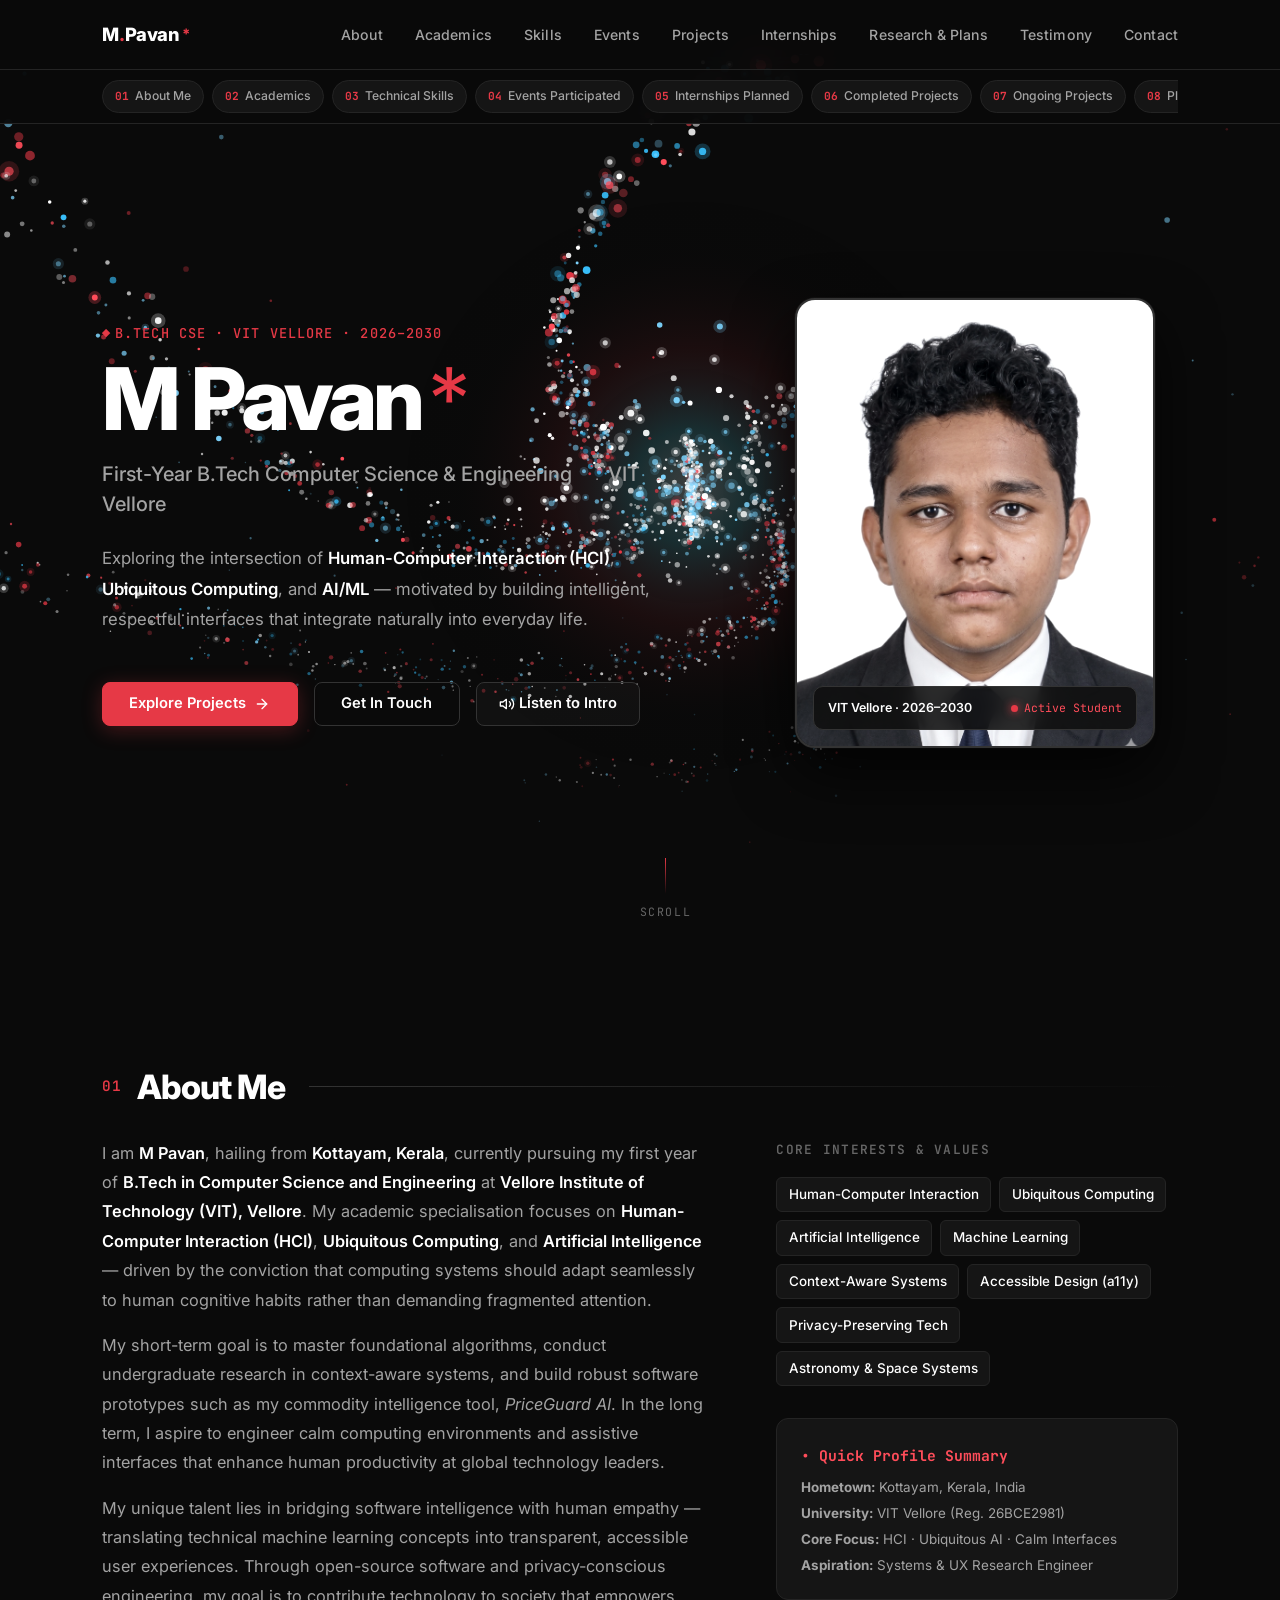
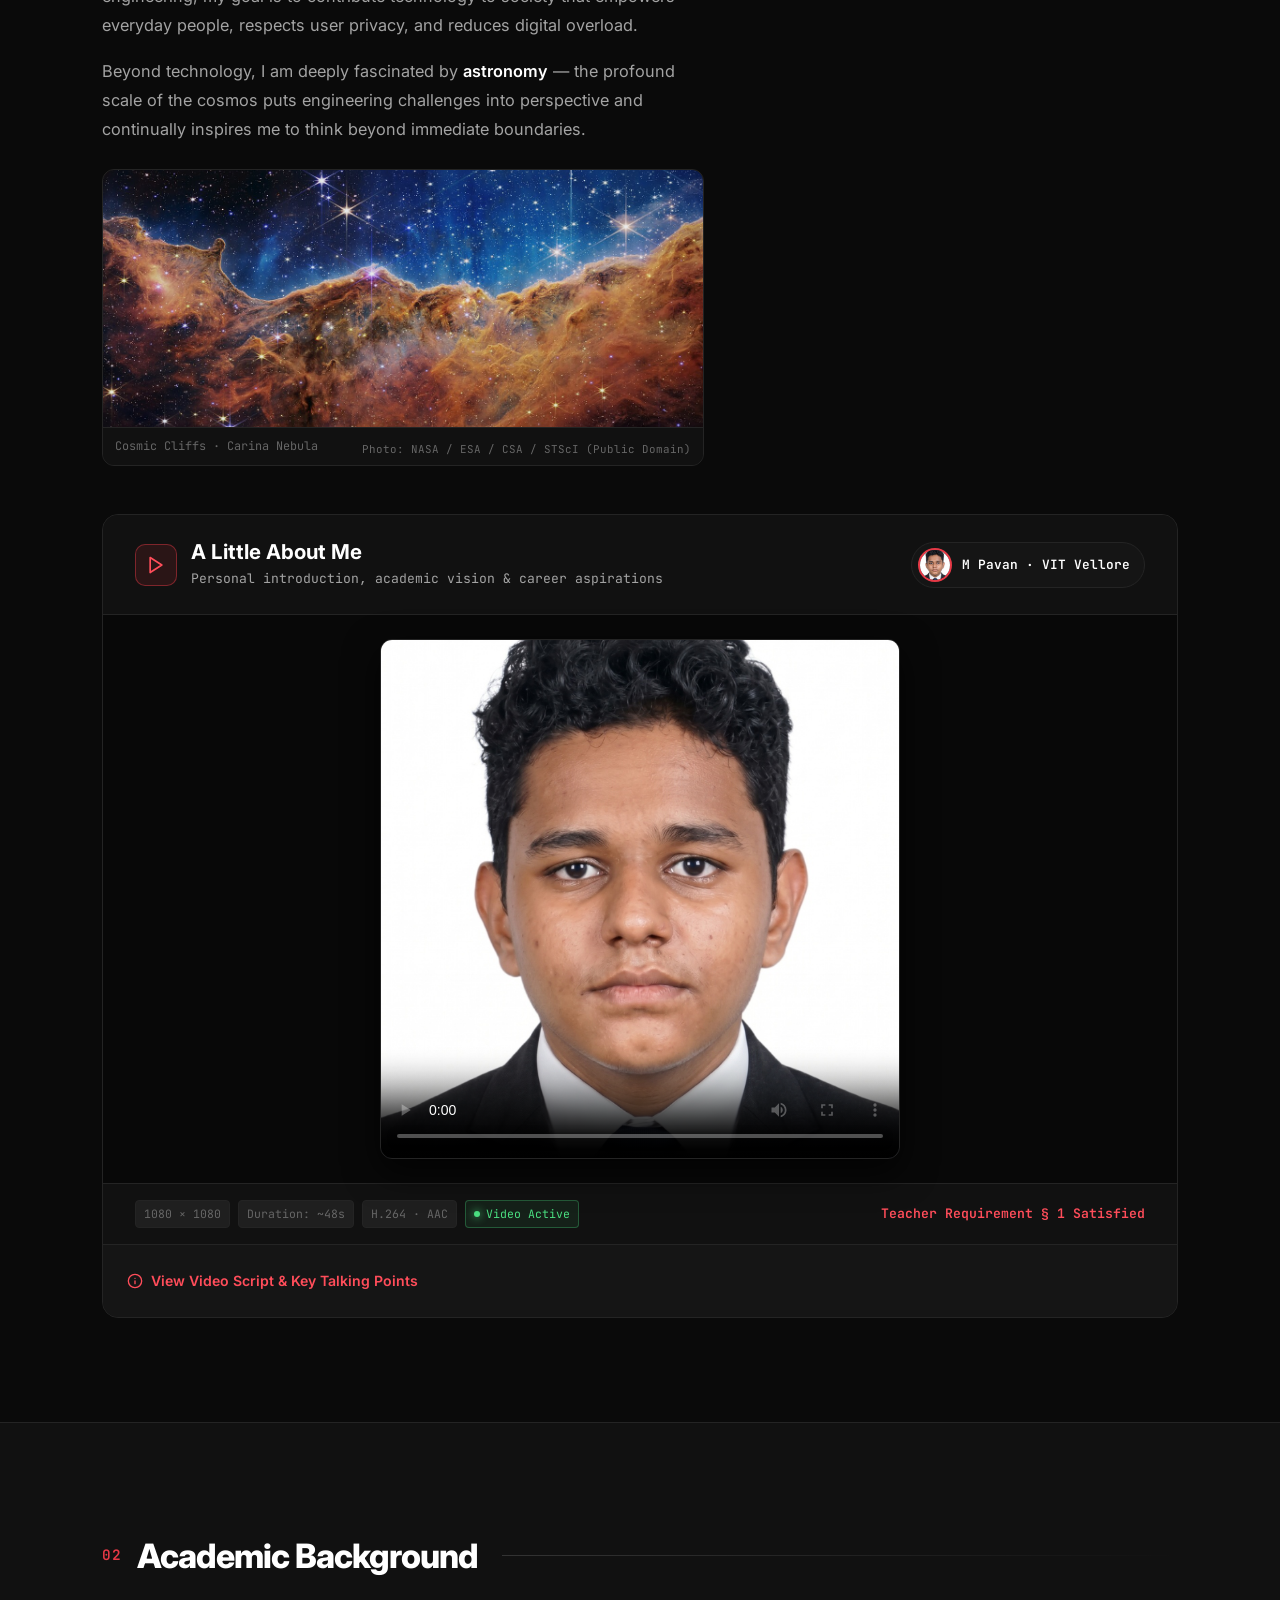
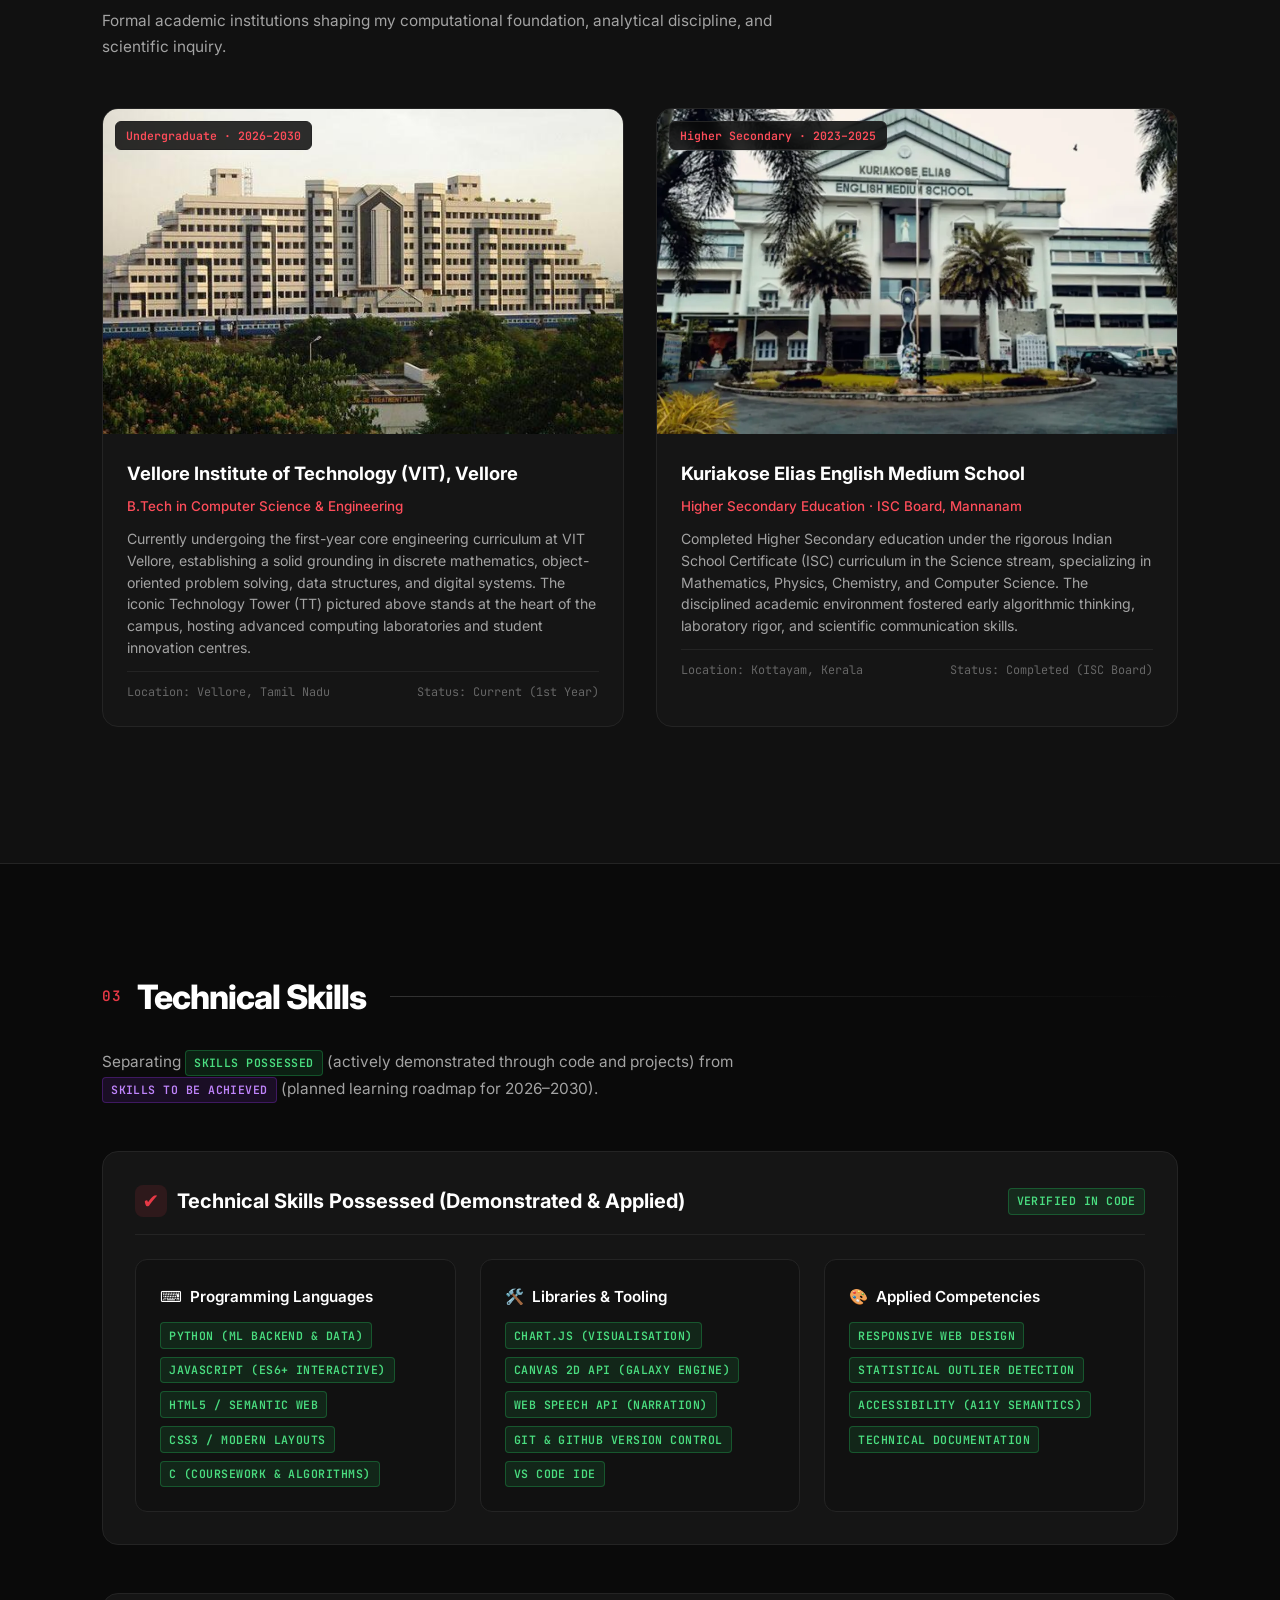
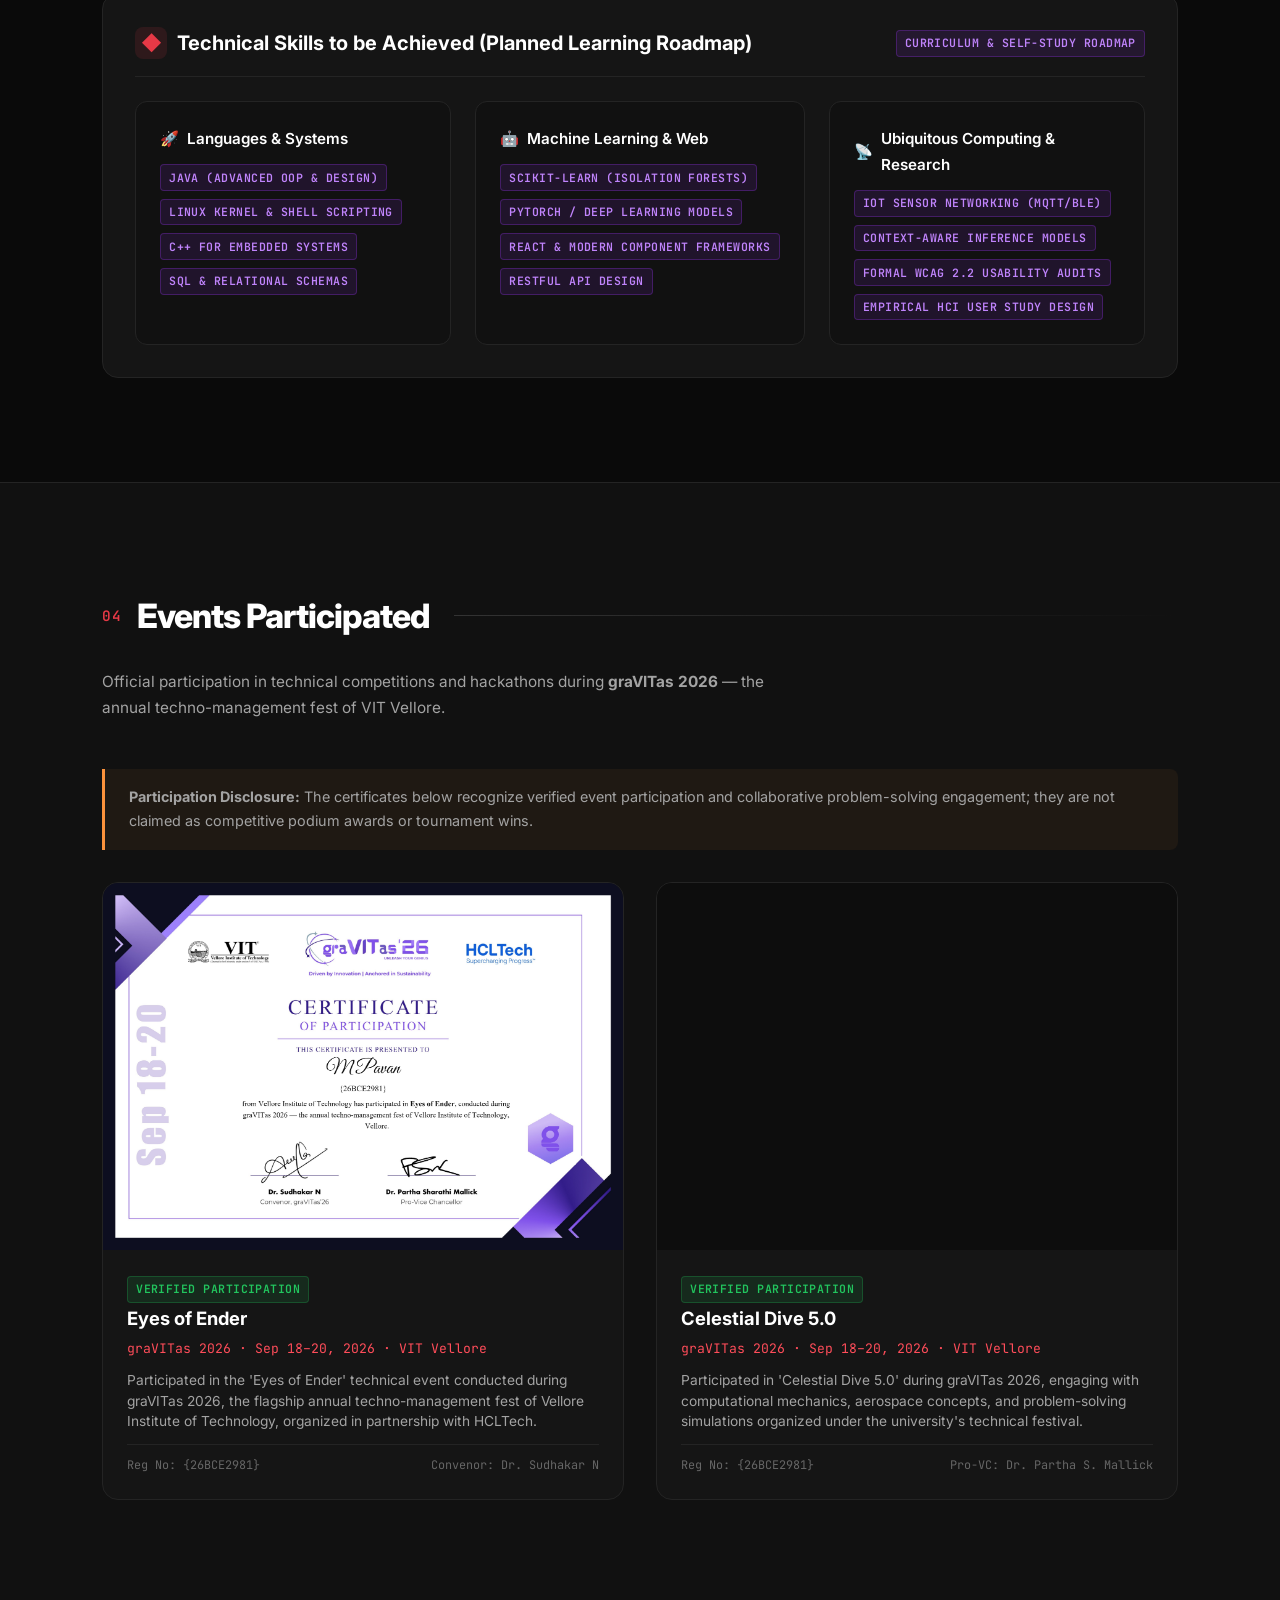
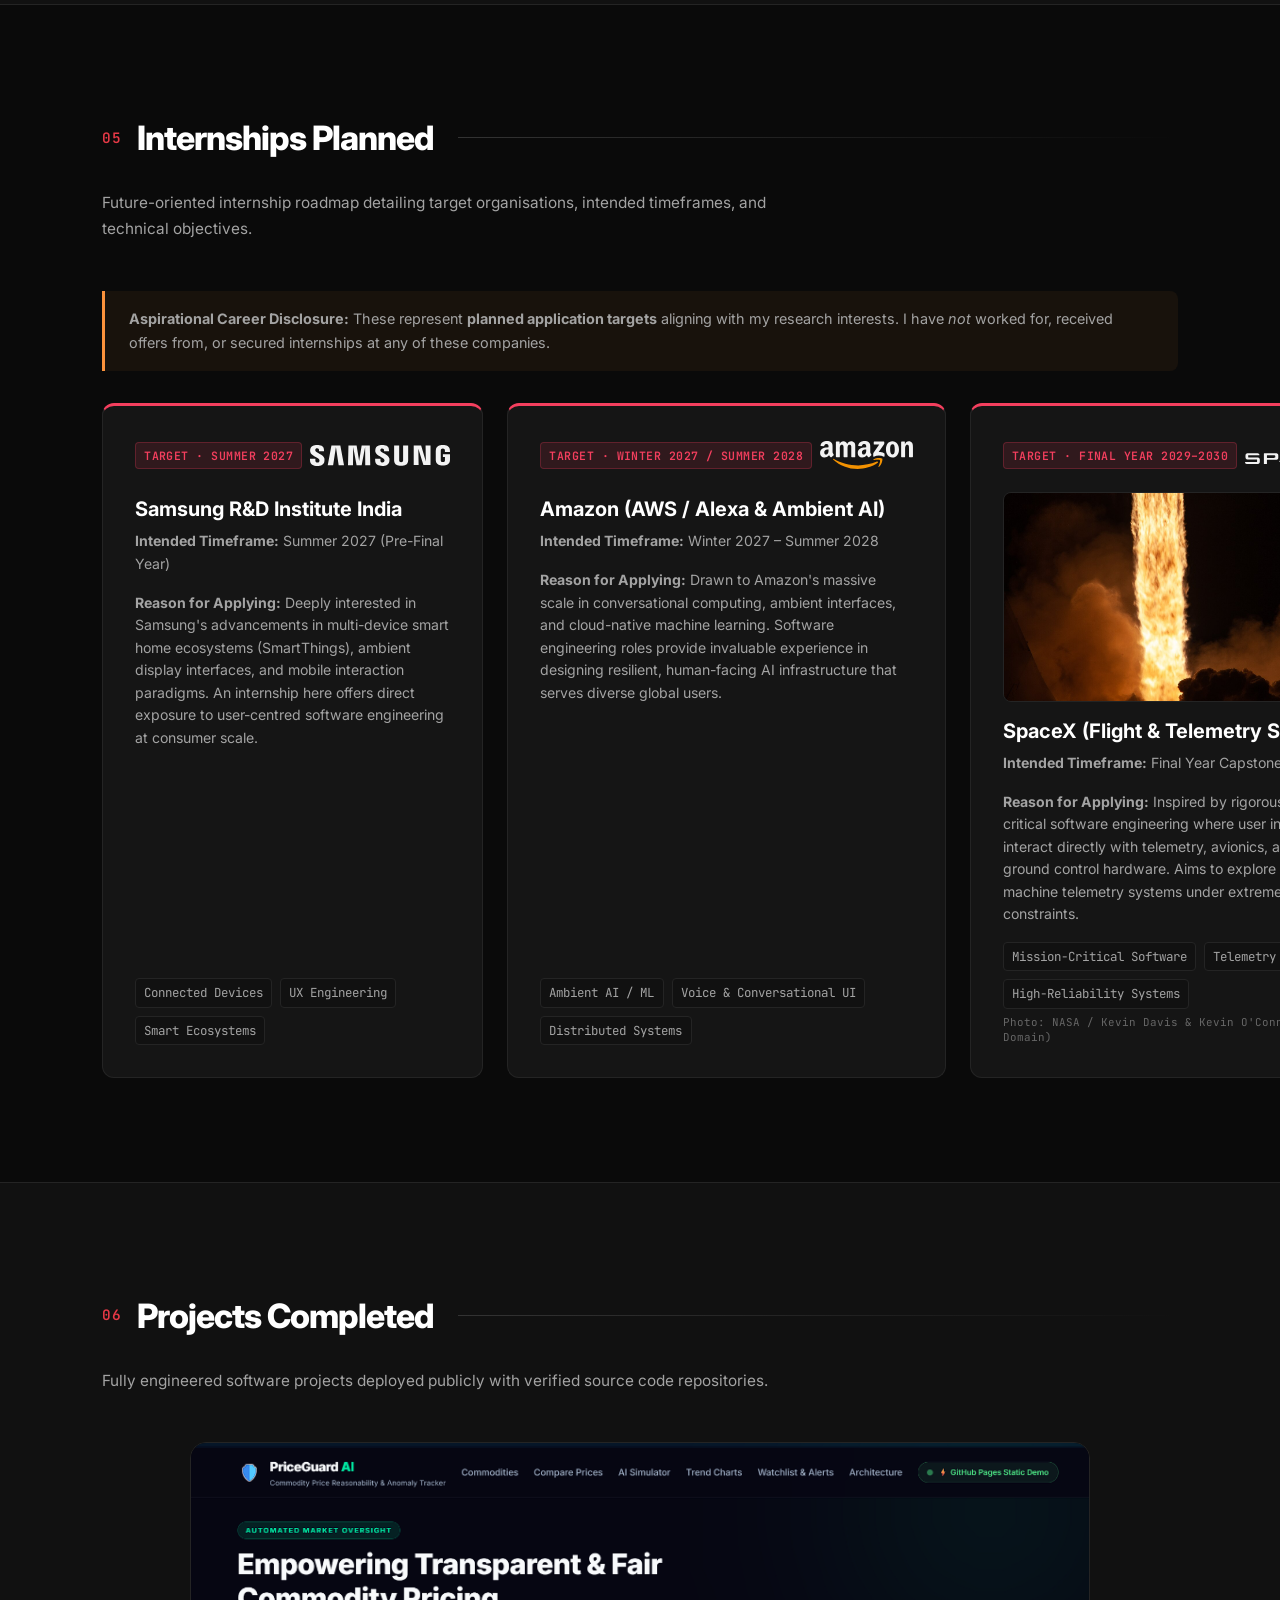
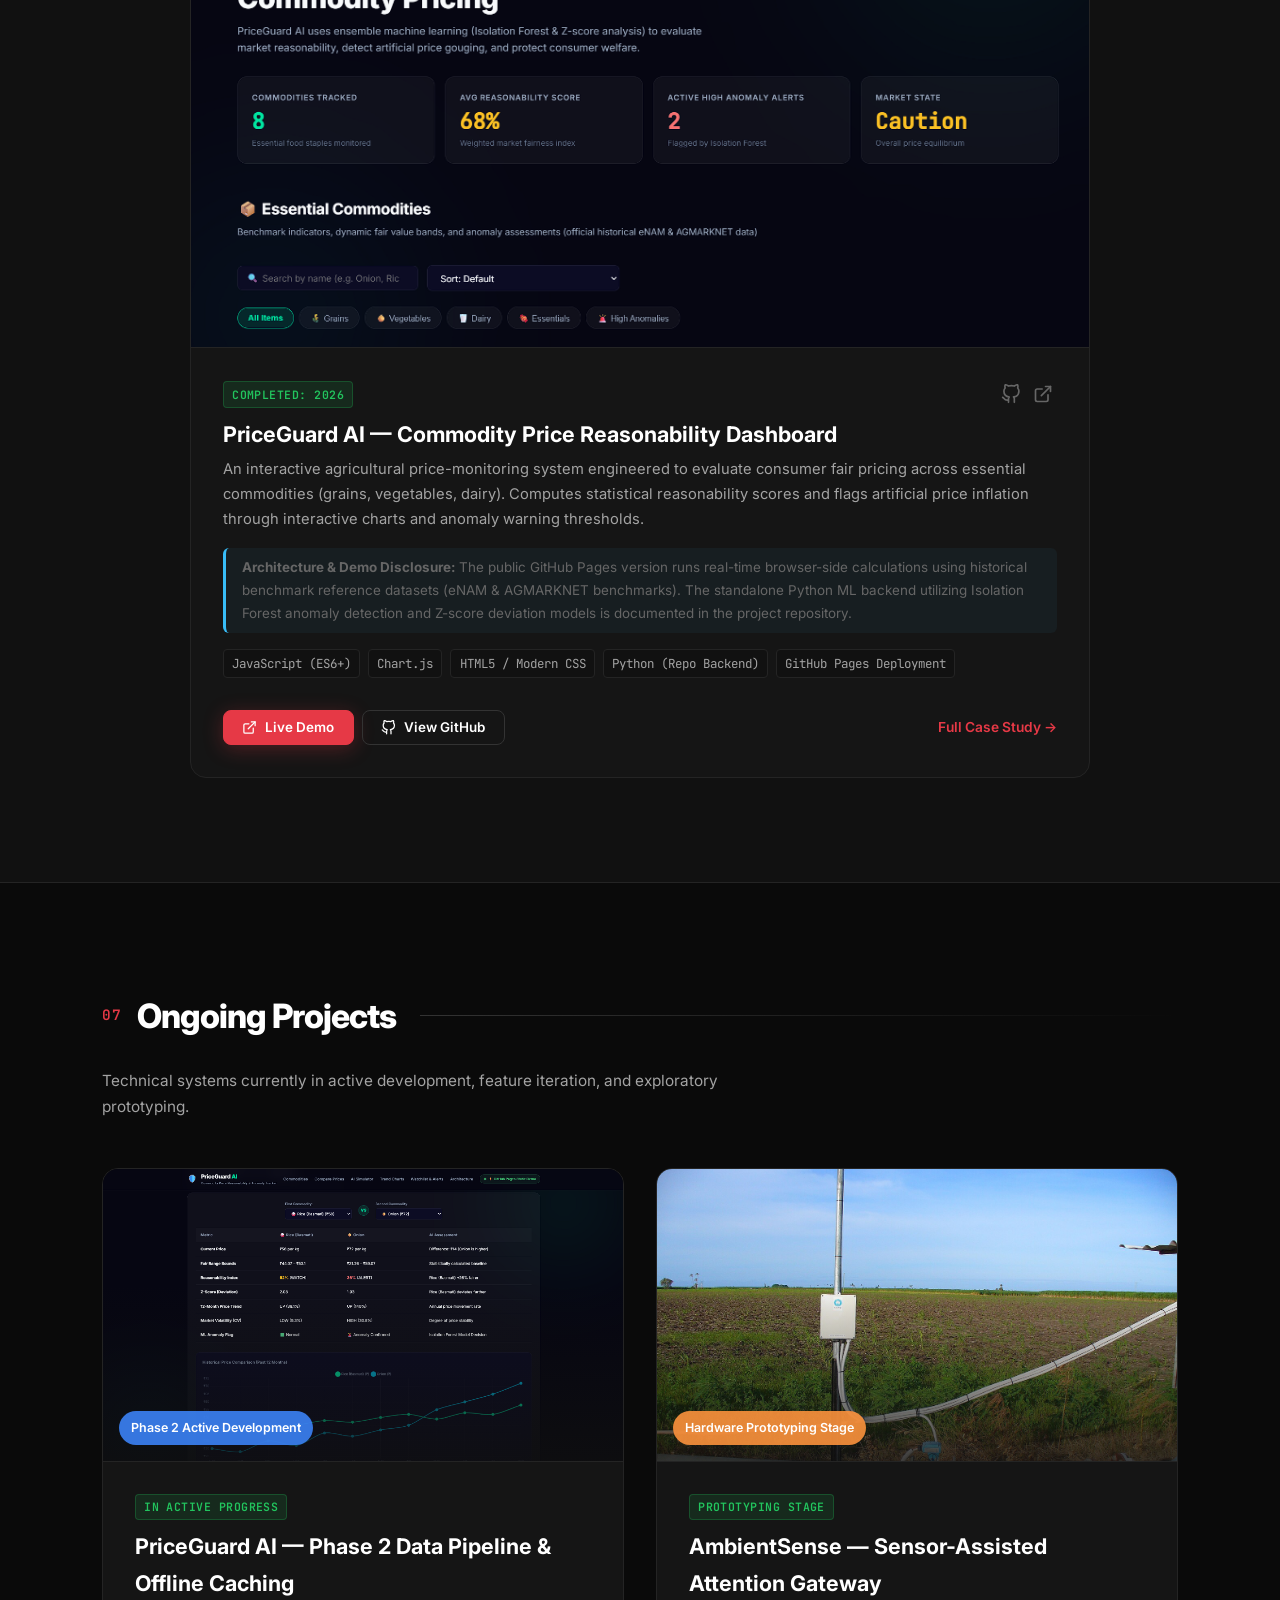
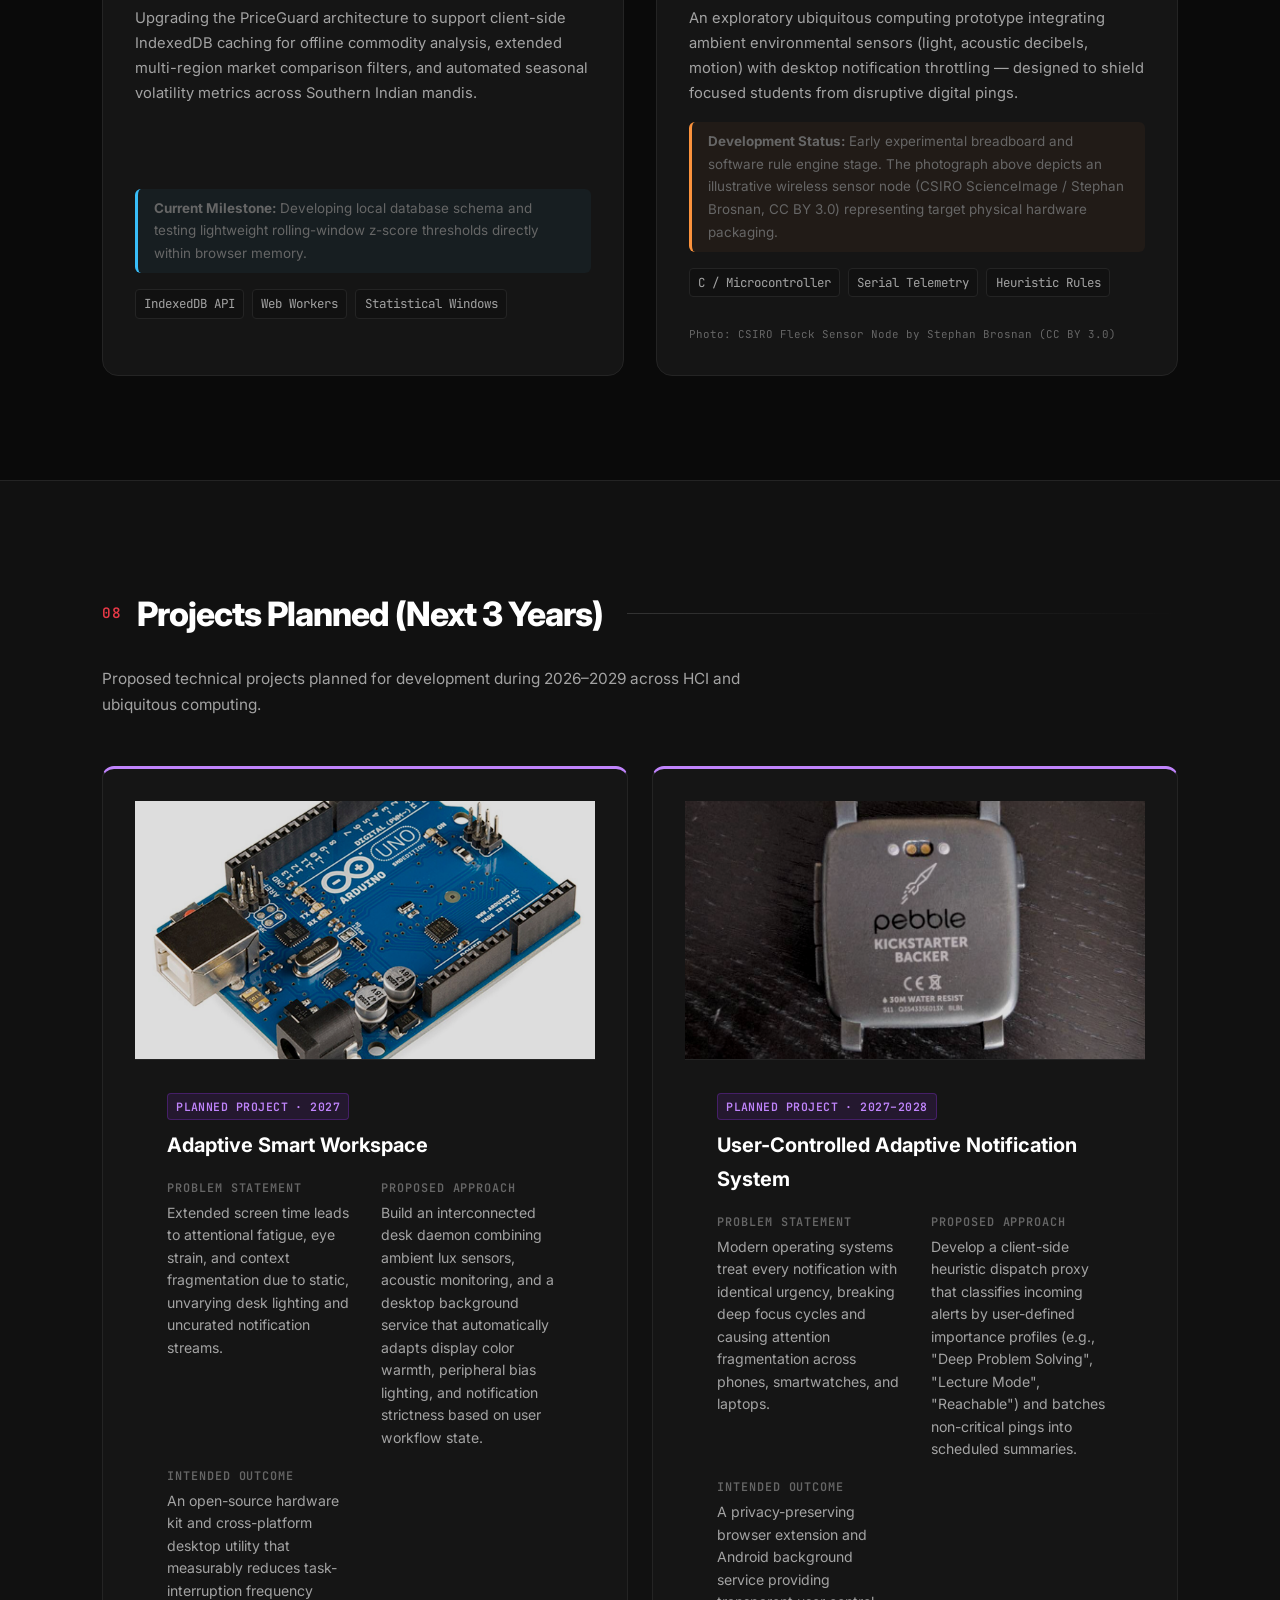
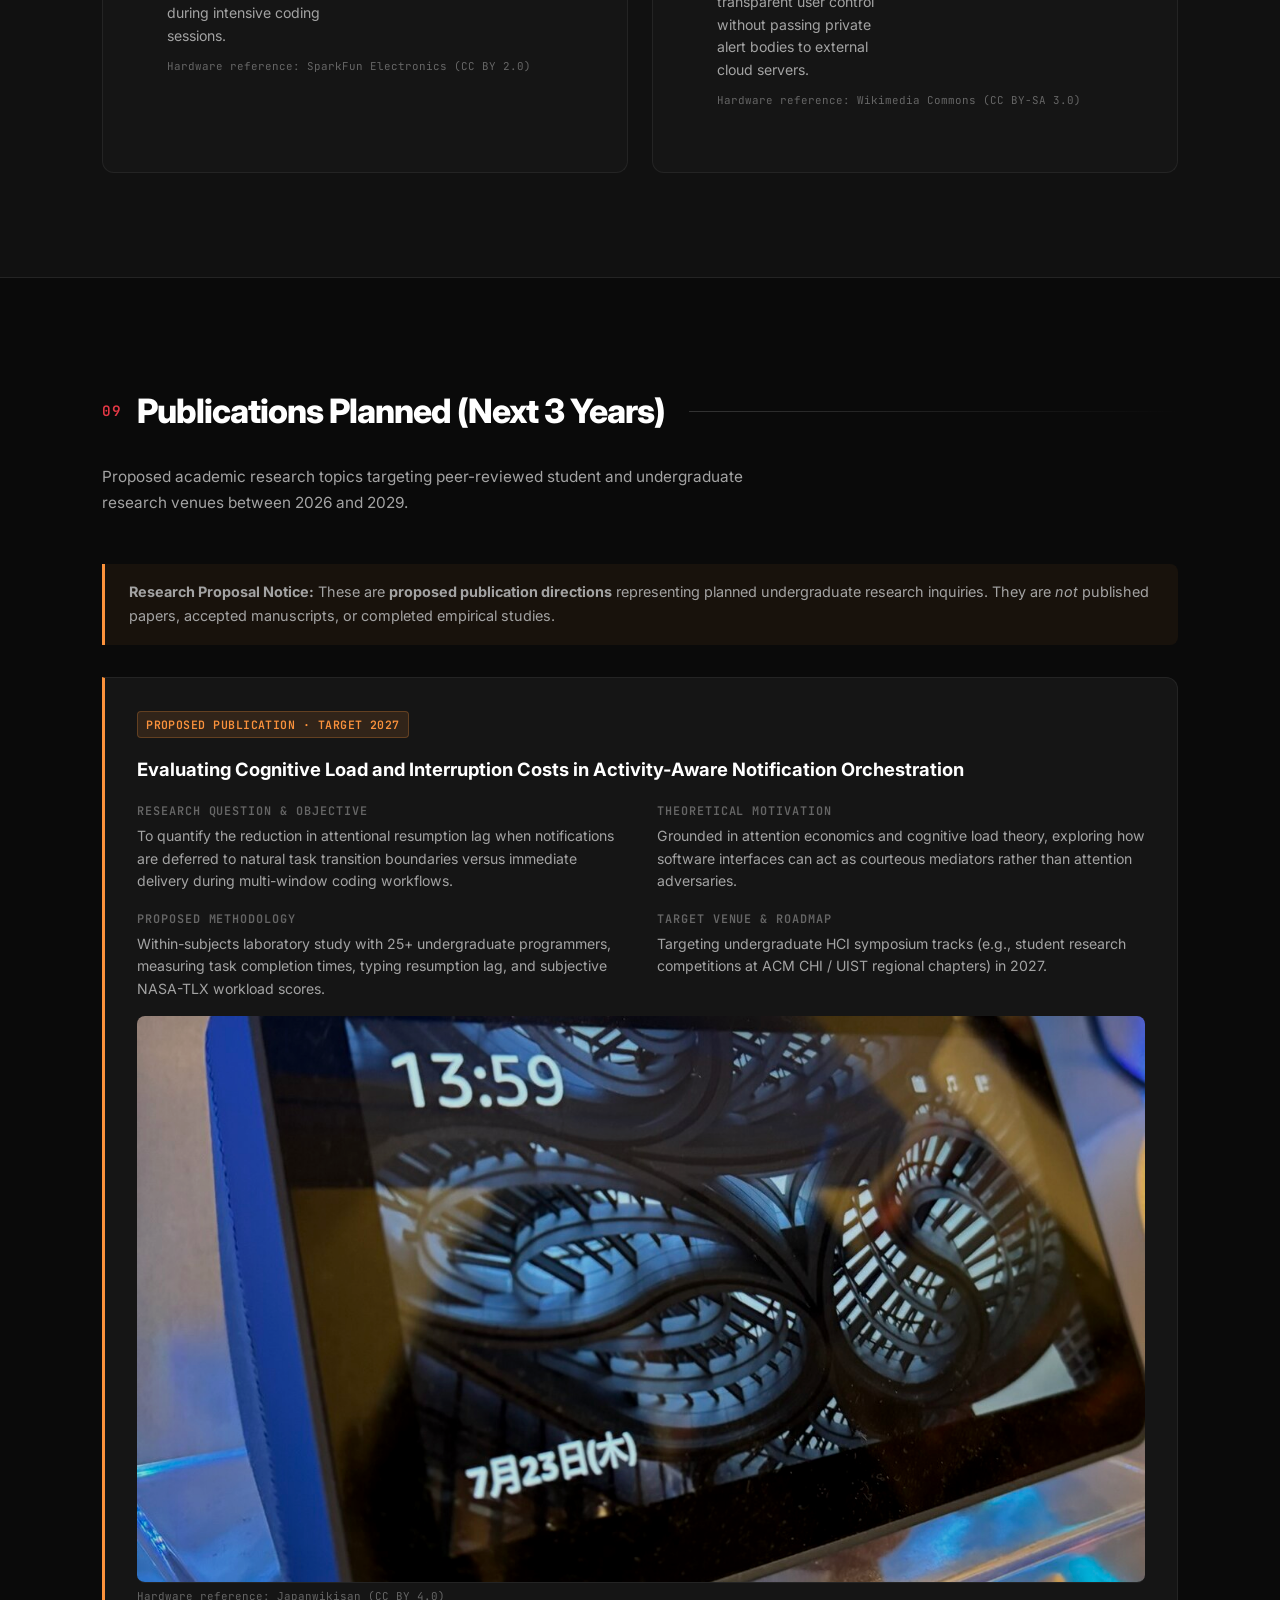
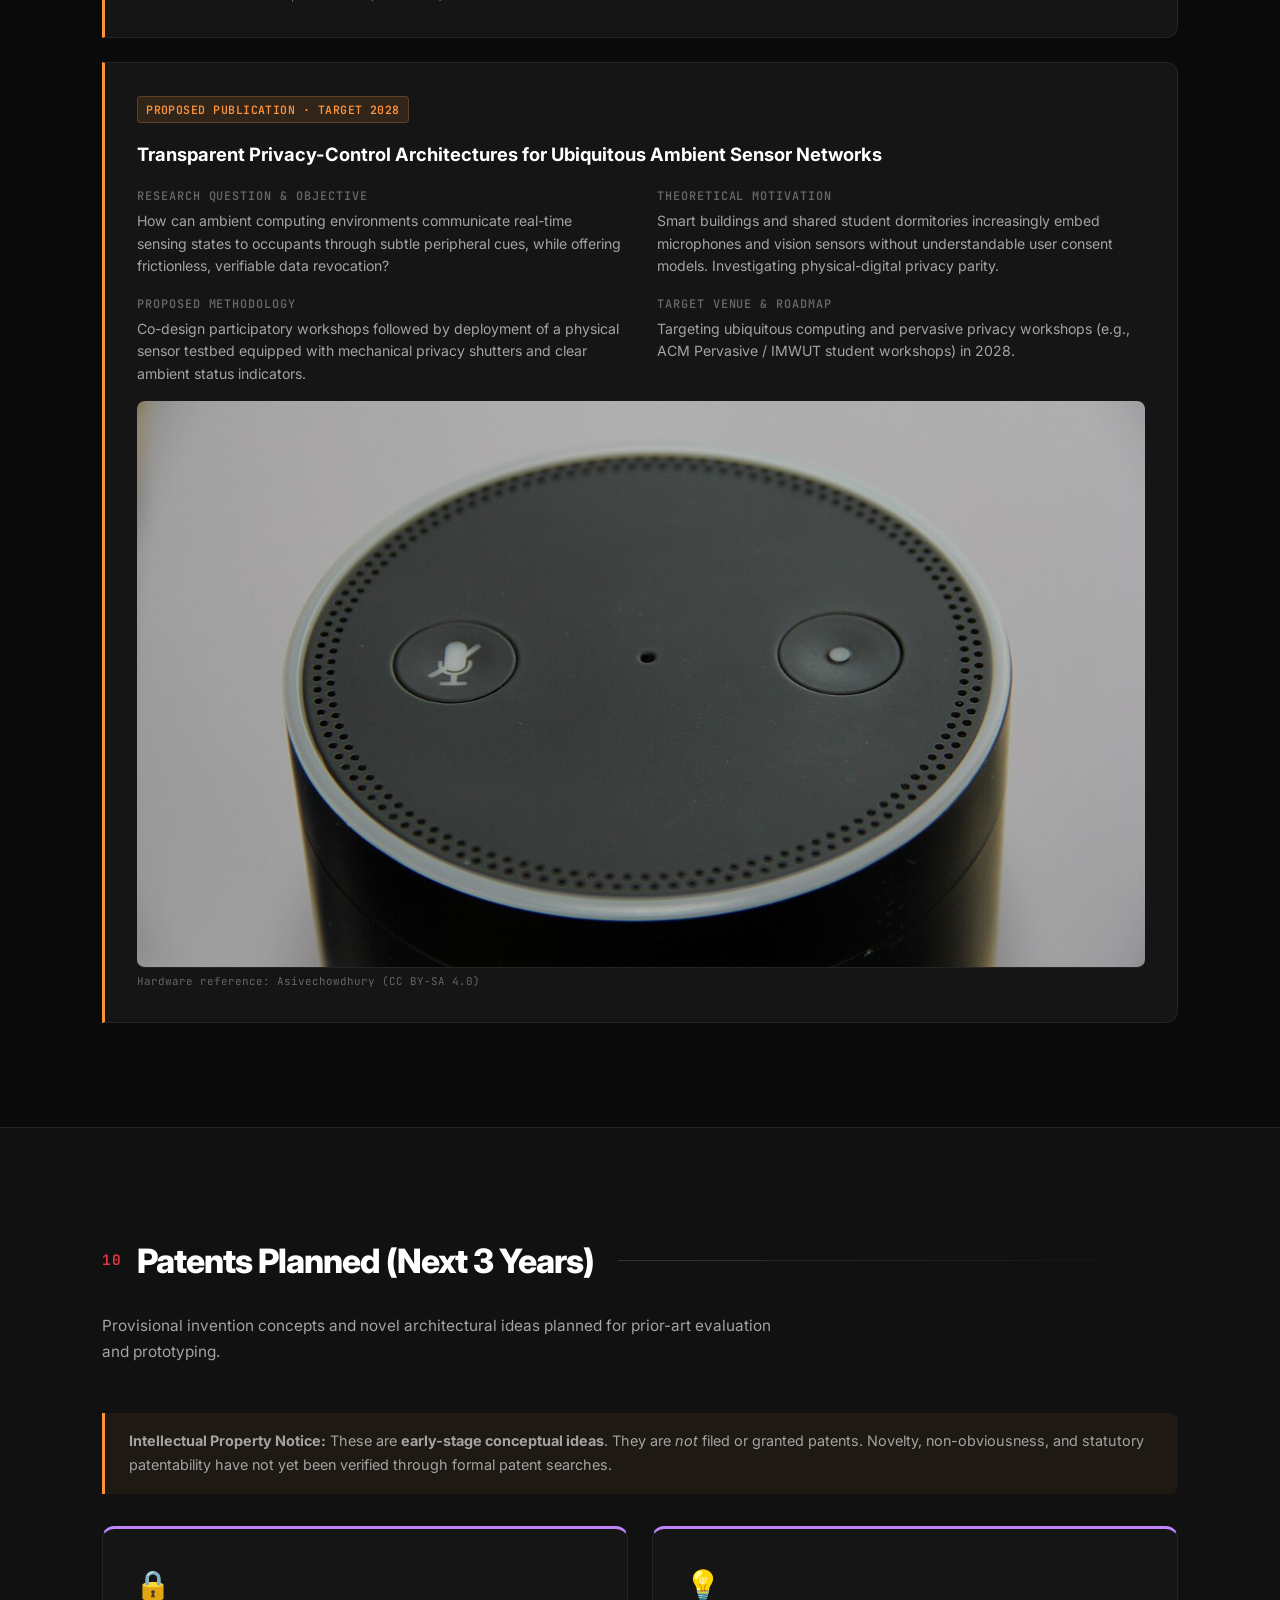
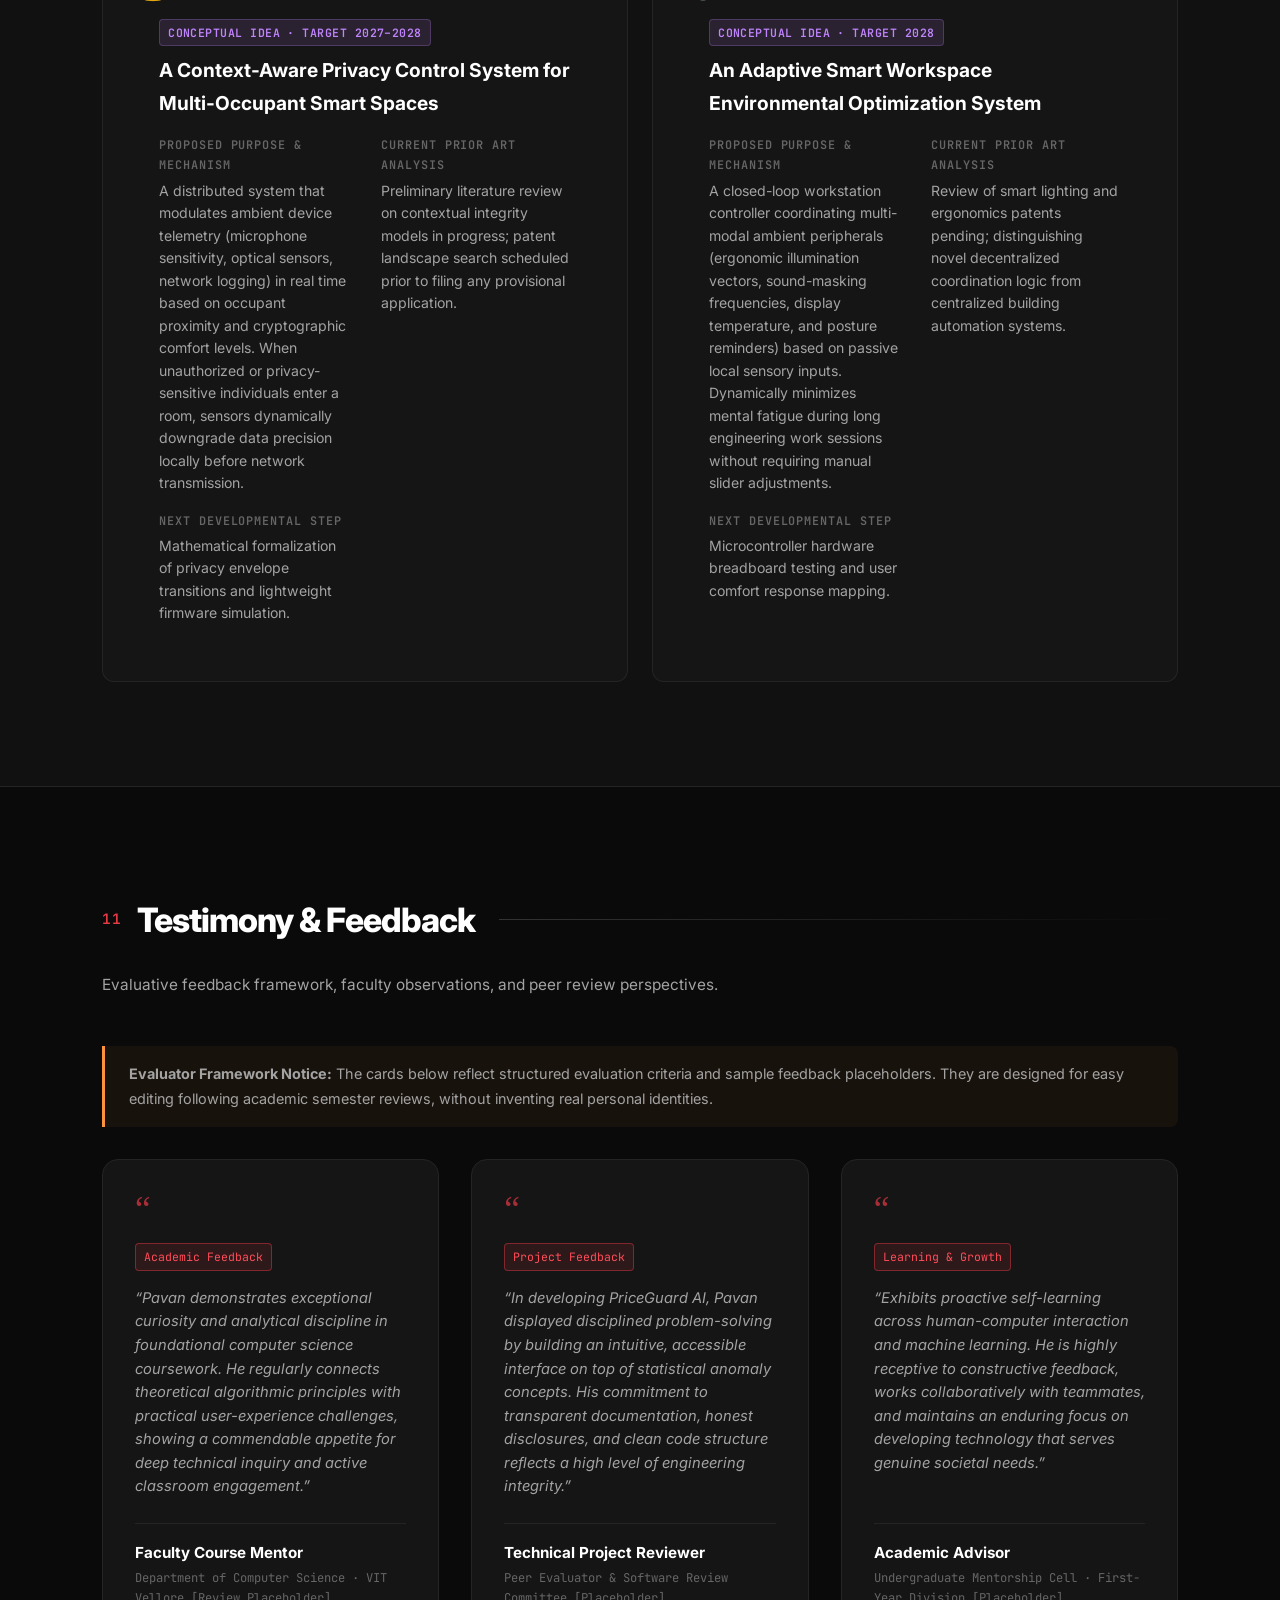
==== commit 60d87cd7: "Update portfolio with redesigned sections, introduction video, verified certificates, and 2026-2030 " ====
--- a/index.html
+++ b/index.html
@@ -3,8 +3,8 @@
 <head>
   <meta charset="UTF-8" />
   <meta name="viewport" content="width=device-width, initial-scale=1.0" />
-  <title>M Pavan — B.Tech CSE @ VIT Vellore</title>
-  <meta name="description" content="M Pavan — first-year B.Tech CSE student at VIT Vellore. Exploring Human-Computer Interaction (HCI), Ubiquitous Computing, and AI/ML." />
+  <title>M Pavan — B.Tech CSE @ VIT Vellore | Portfolio</title>
+  <meta name="description" content="M Pavan — First-year B.Tech Computer Science and Engineering student at VIT Vellore. Comprehensive portfolio covering academic background, skills, projects, research, events, and career goals." />
   <link rel="preconnect" href="https://fonts.googleapis.com" />
   <link rel="preconnect" href="https://fonts.gstatic.com" crossorigin />
   <link href="https://fonts.googleapis.com/css2?family=Inter:wght@300;400;500;600;700;800&family=JetBrains+Mono:wght@400;500;600&display=swap" rel="stylesheet" />
@@ -14,7 +14,7 @@
   <!-- ===== SKIP LINK (accessibility) ===== -->
   <a href="#main" class="skip-link">Skip to main content</a>
 
-  <!-- ===== NAVIGATION ===== -->
+  <!-- ===== PRIMARY NAVIGATION ===== -->
   <nav class="navbar" id="navbar" aria-label="Primary navigation">
     <div class="nav-container">
       <a href="#hero" class="nav-logo" aria-label="M Pavan Home">
@@ -26,17 +26,37 @@
       </button>
       <ul class="nav-links" id="navLinks" role="list">
         <li><a href="#about">About</a></li>
-        <li><a href="#education">Education</a></li>
+        <li><a href="#academics">Academics</a></li>
         <li><a href="#skills">Skills</a></li>
-        <li><a href="#projects">Projects</a></li>
-        <li><a href="#research">Research</a></li>
-        <li><a href="#inventions">Concepts</a></li>
-        <li><a href="#career">Goals</a></li>
+        <li><a href="#events-participated">Events</a></li>
+        <li><a href="#projects-completed">Projects</a></li>
+        <li><a href="#internships-planned">Internships</a></li>
+        <li><a href="#publications-planned">Research &amp; Plans</a></li>
+        <li><a href="#testimony">Testimony</a></li>
         <li><a href="#contact">Contact</a></li>
       </ul>
     </div>
     <!-- Mobile overlay backdrop -->
     <div class="nav-overlay" id="navOverlay" aria-hidden="true"></div>
+  </nav>
+
+  <!-- ===== CURRICULUM JUMP INDEX (Quick Bar) ===== -->
+  <nav class="curriculum-nav-wrapper" aria-label="Curriculum categories quick index">
+    <div class="container">
+      <div class="curriculum-pills" role="list">
+        <a href="#about" class="curriculum-pill" title="01. About Me &amp; Self-Introduction Video"><span class="curriculum-pill-num">01</span> About Me</a>
+        <a href="#academics" class="curriculum-pill" title="02. Academic Background &amp; Campus Photos"><span class="curriculum-pill-num">02</span> Academics</a>
+        <a href="#skills" class="curriculum-pill" title="03. Technical Skills Possessed &amp; to be Achieved"><span class="curriculum-pill-num">03</span> Technical Skills</a>
+        <a href="#events-participated" class="curriculum-pill" title="04. Events Participated &amp; Certificates"><span class="curriculum-pill-num">04</span> Events Participated</a>
+        <a href="#internships-planned" class="curriculum-pill" title="05. Internships Planned &amp; Roadmap"><span class="curriculum-pill-num">05</span> Internships Planned</a>
+        <a href="#projects-completed" class="curriculum-pill" title="06. Projects Completed (PriceGuard AI)"><span class="curriculum-pill-num">06</span> Completed Projects</a>
+        <a href="#projects-ongoing" class="curriculum-pill" title="07. Ongoing Projects (Prototypes &amp; Iterations)"><span class="curriculum-pill-num">07</span> Ongoing Projects</a>
+        <a href="#projects-planned" class="curriculum-pill" title="08. Projects Planned (Next 3 Years)"><span class="curriculum-pill-num">08</span> Planned Projects</a>
+        <a href="#publications-planned" class="curriculum-pill" title="09. Publications Planned (Next 3 Years)"><span class="curriculum-pill-num">09</span> Publications Planned</a>
+        <a href="#patents-planned" class="curriculum-pill" title="10. Patents Planned (Next 3 Years)"><span class="curriculum-pill-num">10</span> Patents Planned</a>
+        <a href="#testimony" class="curriculum-pill" title="11. Testimony &amp; Evaluative Feedback"><span class="curriculum-pill-num">11</span> Testimony</a>
+      </div>
+    </div>
   </nav>
 
   <main id="main">
@@ -49,7 +69,7 @@
           
           <div class="hero-content">
             <p class="hero-greeting animate-in">
-              <span>&#9670;</span> B.Tech CSE &middot; VIT Vellore
+              <span>&#9670;</span> B.TECH CSE &middot; VIT VELLORE &middot; 2026–2030
             </p>
             <h1 class="hero-name animate-in anim-delay-1">
               M Pavan<span class="accent-star">*</span>
@@ -62,10 +82,10 @@
             <p class="hero-description animate-in anim-delay-3">
               Exploring the intersection of <strong>Human-Computer Interaction (HCI)</strong>,
               <strong>Ubiquitous Computing</strong>, and <strong>AI/ML</strong> &mdash; motivated by
-              building intelligent interfaces that integrate naturally into people's lives.
+              building intelligent, respectful interfaces that integrate naturally into everyday life.
             </p>
             <div class="hero-cta animate-in anim-delay-4">
-              <a href="#projects" class="btn btn-primary">
+              <a href="#projects-completed" class="btn btn-primary">
                 Explore Projects
                 <svg width="16" height="16" viewBox="0 0 24 24" fill="none" stroke="currentColor" stroke-width="2" stroke-linecap="round" stroke-linejoin="round" aria-hidden="true"><line x1="5" y1="12" x2="19" y2="12"></line><polyline points="12 5 19 12 12 19"></polyline></svg>
               </a>
@@ -94,7 +114,7 @@
                 loading="eager"
               />
               <div class="photo-corner-tag">
-                <span class="photo-tag-role">VIT Vellore &middot; 2025–2029</span>
+                <span class="photo-tag-role">VIT Vellore &middot; 2026–2030</span>
                 <span class="photo-tag-status">
                   <span class="photo-status-pulse" aria-hidden="true"></span>
                   Active Student
@@ -112,7 +132,11 @@
       </div>
     </section>
 
-    <!-- ===== 01 / ABOUT ME ===== -->
+    <!-- ===================================================================
+         CATEGORY 01 / ABOUT ME
+         Short self intro (3-4 sentences), origin, specialisation, goals,
+         unique talents, societal contribution, & video placeholder.
+         =================================================================== -->
     <section class="section" id="about">
       <div class="container">
         <div class="section-header reveal">
@@ -120,25 +144,35 @@
           <h2 class="section-title">About Me</h2>
           <div class="section-line" aria-hidden="true"></div>
         </div>
+
         <div class="about-grid">
           <div class="about-text reveal">
             <p>
-              I'm a first-year B.Tech Computer Science and Engineering student at
-              <strong>VIT Vellore</strong>, motivated by the idea that technology should
-              feel intuitive and respect the people who use it.
+              I am <strong>M Pavan</strong>, hailing from <strong>Kottayam, Kerala</strong>, currently pursuing my
+              first year of <strong>B.Tech in Computer Science and Engineering</strong> at
+              <strong>Vellore Institute of Technology (VIT), Vellore</strong>. My academic specialisation focuses on
+              <strong>Human-Computer Interaction (HCI)</strong>, <strong>Ubiquitous Computing</strong>, and
+              <strong>Artificial Intelligence</strong> &mdash; driven by the conviction that computing systems should
+              adapt seamlessly to human cognitive habits rather than demanding fragmented attention.
             </p>
             <p>
-              My primary interests lie in <strong>Human-Computer Interaction (HCI)</strong>
-              and <strong>Ubiquitous Computing</strong> &mdash; designing systems that
-              blend into daily routines rather than demand attention. I'm equally drawn
-              to <strong>Artificial Intelligence</strong> and <strong>Machine Learning</strong>
-              as tools that can make these systems context-aware and adaptive.
+              My short-term goal is to master foundational algorithms, conduct undergraduate research in context-aware
+              systems, and build robust software prototypes such as my commodity intelligence tool,
+              <em>PriceGuard AI</em>. In the long term, I aspire to engineer calm computing environments and
+              assistive interfaces that enhance human productivity at global technology leaders.
             </p>
             <p>
-              Beyond technology, I'm fascinated by <strong>astronomy</strong> &mdash; the
-              scale of the universe puts engineering challenges into perspective and
-              inspires me to think beyond current boundaries.
+              My unique talent lies in bridging software intelligence with human empathy &mdash; translating technical
+              machine learning concepts into transparent, accessible user experiences. Through open-source software and
+              privacy-conscious engineering, my goal is to contribute technology to society that empowers everyday people,
+              respects user privacy, and reduces digital overload.
             </p>
+            <p>
+              Beyond technology, I am deeply fascinated by <strong>astronomy</strong> &mdash; the profound scale of
+              the cosmos puts engineering challenges into perspective and continually inspires me to think beyond
+              immediate boundaries.
+            </p>
+
             <!-- Astronomy visual spotlight -->
             <div class="about-astronomy-card">
               <img
@@ -154,211 +188,602 @@
                 <span class="image-attribution">Photo: NASA / ESA / CSA / STScI (Public Domain)</span>
               </div>
             </div>
-            <!-- EDIT: Add more about yourself here -->
           </div>
+
           <div class="about-interests reveal reveal-delay-1">
-            <h3>Core Interests</h3>
+            <h3>Core Interests &amp; Values</h3>
             <ul class="interest-tags">
               <li>Human-Computer Interaction</li>
               <li>Ubiquitous Computing</li>
               <li>Artificial Intelligence</li>
               <li>Machine Learning</li>
               <li>Context-Aware Systems</li>
-              <li>Accessible Design</li>
-              <li>Astronomy</li>
+              <li>Accessible Design (a11y)</li>
+              <li>Privacy-Preserving Tech</li>
+              <li>Astronomy &amp; Space Systems</li>
             </ul>
+
+            <div style="margin-top: var(--space-xl); padding: var(--space-lg); background: var(--bg-card); border: 1px solid var(--border); border-radius: 12px;">
+              <h4 style="font-size: 0.92rem; color: var(--accent-light); margin-bottom: 8px; font-family: var(--font-mono);">
+                &bull; Quick Profile Summary
+              </h4>
+              <p style="font-size: 0.84rem; color: var(--text-secondary); line-height: 1.5; margin-bottom: 6px;">
+                <strong>Hometown:</strong> Kottayam, Kerala, India
+              </p>
+              <p style="font-size: 0.84rem; color: var(--text-secondary); line-height: 1.5; margin-bottom: 6px;">
+                <strong>University:</strong> VIT Vellore (Reg. 26BCE2981)
+              </p>
+              <p style="font-size: 0.84rem; color: var(--text-secondary); line-height: 1.5; margin-bottom: 6px;">
+                <strong>Core Focus:</strong> HCI &middot; Ubiquitous AI &middot; Calm Interfaces
+              </p>
+              <p style="font-size: 0.84rem; color: var(--text-secondary); line-height: 1.5;">
+                <strong>Aspiration:</strong> Systems &amp; UX Research Engineer
+              </p>
+            </div>
           </div>
         </div>
+
+        <!-- ===============================================================
+             CATEGORY 01 / INTRODUCTION VIDEO: "A Little About Me"
+             Responsive HTML5 video player with controls & profile photo poster.
+             Relative Path: assets/videos/intro.mp4
+             =============================================================== -->
+        <div class="about-video-card reveal" id="about-video">
+          <div class="about-video-header">
+            <div class="about-video-title-group">
+              <div class="about-video-icon-badge" aria-hidden="true">
+                <svg width="20" height="20" viewBox="0 0 24 24" fill="none" stroke="currentColor" stroke-width="2" stroke-linecap="round" stroke-linejoin="round">
+                  <polygon points="5 3 19 12 5 21 5 3"></polygon>
+                </svg>
+              </div>
+              <div>
+                <h3 class="about-video-heading">A Little About Me</h3>
+                <p class="about-video-subheading">Personal introduction, academic vision &amp; career aspirations</p>
+              </div>
+            </div>
+            <div class="about-video-profile-pill">
+              <img
+                src="assets/profile.jpg"
+                alt="Portrait photograph of M Pavan"
+                class="about-video-profile-thumb"
+                width="34"
+                height="34"
+                loading="lazy"
+              />
+              <span class="about-video-profile-name">M Pavan &middot; VIT Vellore</span>
+            </div>
+          </div>
+
+          <div class="about-video-player-container">
+            <video
+              id="introVideo"
+              class="about-video-element"
+              controls
+              preload="metadata"
+              poster="assets/profile.jpg"
+              playsinline
+              aria-label="A Little About Me — Video introduction by M Pavan"
+            >
+              <source src="assets/videos/intro.mp4" type="video/mp4" />
+              <p>
+                Your browser does not support the HTML5 video tag. You can
+                <a href="assets/videos/intro.mp4" download>download the introduction video (MP4)</a> directly.
+              </p>
+            </video>
+          </div>
+
+          <div class="about-video-footer">
+            <div class="about-video-badges">
+              <span class="video-spec-badge">1080 &times; 1080</span>
+              <span class="video-spec-badge">Duration: ~48s</span>
+              <span class="video-spec-badge">H.264 &middot; AAC</span>
+              <span class="video-spec-badge video-status-active">
+                <span class="video-status-dot" aria-hidden="true"></span>
+                Video Active
+              </span>
+            </div>
+            <span class="video-teacher-req">
+              Teacher Requirement &sect; 1 Satisfied
+            </span>
+          </div>
+
+          <details class="video-talking-points">
+            <summary>
+              <svg width="16" height="16" viewBox="0 0 24 24" fill="none" stroke="currentColor" stroke-width="2" stroke-linecap="round" stroke-linejoin="round" aria-hidden="true"><circle cx="12" cy="12" r="10"></circle><line x1="12" y1="16" x2="12" y2="12"></line><line x1="12" y1="8" x2="12.01" y2="8"></line></svg>
+              View Video Script &amp; Key Talking Points
+            </summary>
+            <ul>
+              <li><strong>Introduction:</strong> Greeting, name (M Pavan), and origin from Kottayam, Kerala.</li>
+              <li><strong>Specialisation:</strong> First-year B.Tech Computer Science &amp; Engineering at VIT Vellore focusing on Human-Computer Interaction &amp; AI.</li>
+              <li><strong>Short-Term Goal:</strong> Excelling in computational coursework and prototyping open-source tools like PriceGuard AI.</li>
+              <li><strong>Long-Term Goal:</strong> Innovating calm, adaptive ubiquitous computing systems for leading technology institutions.</li>
+              <li><strong>Unique Talents:</strong> Rapid end-to-end prototyping, empathetic UI design, and interdisciplinary problem analysis.</li>
+              <li><strong>Societal Contribution:</strong> Championing accessible software architectures that respect human privacy and attention.</li>
+            </ul>
+          </details>
+        </div>
+
       </div>
     </section>
 
-    <!-- ===== 02 / EDUCATION ===== -->
-    <section class="section section-alt" id="education">
+    <!-- ===================================================================
+         CATEGORY 02 / ACADEMIC BACKGROUND
+         Pictures of school and college, 2-3 sentence descriptions, and video.
+         Uses supplied VIT Vellore & KE English Medium School photographs.
+         =================================================================== -->
+    <span id="education" class="anchor-target" aria-hidden="true"></span>
+    <section class="section section-alt" id="academics">
       <div class="container">
         <div class="section-header reveal">
           <span class="section-number" aria-hidden="true">02</span>
-          <h2 class="section-title">Education &amp; Academic Journey</h2>
+          <h2 class="section-title">Academic Background</h2>
           <div class="section-line" aria-hidden="true"></div>
         </div>
-        <div class="timeline">
-          <!-- Current degree -->
-          <div class="timeline-item reveal">
-            <div class="timeline-marker current" aria-hidden="true"></div>
-            <div class="timeline-content">
-              <span class="badge badge-current">Current</span>
-              <h3>B.Tech &mdash; Computer Science &amp; Engineering</h3>
-              <p class="timeline-institution">Vellore Institute of Technology (VIT), Vellore</p>
-              <p class="timeline-date">2025 – 2029 (Expected)</p>
-              <!-- EDIT: Add CGPA when available. Example:
-              <p class="timeline-detail"><strong>CGPA:</strong> X.XX / 10</p>
-              -->
-              <p class="timeline-detail">
-                Relevant coursework and academic milestones will be updated as
-                the programme progresses.
+
+        <p class="section-subtitle reveal">
+          Formal academic institutions shaping my computational foundation, analytical discipline, and scientific inquiry.
+        </p>
+
+        <!-- Campus Collage Cards -->
+        <div class="campus-grid">
+          
+          <!-- College: VIT Vellore -->
+          <article class="campus-card reveal">
+            <div class="campus-img-wrap">
+              <img
+                src="assets/vit-campus.jpg"
+                alt="Technology Tower (TT) building at Vellore Institute of Technology, Vellore campus"
+                class="campus-img"
+                loading="lazy"
+                width="580"
+                height="421"
+              />
+              <span class="campus-overlay-tag">Undergraduate &middot; 2026–2030</span>
+            </div>
+            <div class="campus-body">
+              <h3 class="campus-title">Vellore Institute of Technology (VIT), Vellore</h3>
+              <p class="campus-subtitle">B.Tech in Computer Science &amp; Engineering</p>
+              <p class="campus-desc">
+                Currently undergoing the first-year core engineering curriculum at VIT Vellore, establishing a solid
+                grounding in discrete mathematics, object-oriented problem solving, data structures, and digital systems.
+                The iconic Technology Tower (TT) pictured above stands at the heart of the campus, hosting advanced
+                computing laboratories and student innovation centres.
               </p>
-              <div class="timeline-media" style="margin-top: var(--space-md); border-radius: 8px; overflow: hidden; border: 1px solid var(--border);">
-                <img
-                  src="assets/computer-workstation.jpg"
-                  alt="Computer engineering workstation and monitor setup"
-                  loading="lazy"
-                  width="1280"
-                  height="720"
-                  style="width: 100%; aspect-ratio: 16 / 7; object-fit: cover;"
-                />
-                <div style="padding: 6px 12px; background: var(--bg-secondary); border-top: 1px solid var(--border); display: flex; justify-content: space-between; font-size: 0.72rem; color: var(--text-muted); font-family: var(--font-mono);">
-                  <span>Computer Engineering Workstation</span>
-                  <span>Photo: A. R. Yeo (CC BY-SA 3.0)</span>
-                </div>
-              </div>
-            </div>
-          </div>
-          <!-- Higher Secondary -->
-          <div class="timeline-item reveal reveal-delay-1">
-            <div class="timeline-marker" aria-hidden="true"></div>
-            <div class="timeline-content">
-              <span class="badge badge-completed">Completed</span>
-              <h3>Higher Secondary Education</h3>
-              <p class="timeline-institution">Kuriakose English Medium School, Mannanam &middot; ISC Board</p>
-              <p class="timeline-date">2023 &ndash; 2025</p>
-            </div>
-          </div>
-        </div>
-        <!-- Certifications placeholder -->
-        <div class="certs-placeholder reveal">
-          <h3>Certifications &amp; Achievements</h3>
-          <p class="placeholder-note">
-            Verified certifications, awards, and academic achievements will be listed
-            here as they are earned. No unverified accomplishments are displayed.
-          </p>
-          <!-- EDIT: Uncomment and add certifications when you earn them:
-          <ul class="cert-list">
-            <li>
-              <strong>Certificate Name</strong> — Issuing Organisation
-              <span class="cert-date">Month Year</span>
-            </li>
-          </ul>
-          -->
-        </div>
+              <div class="campus-footer">
+                <span>Location: Vellore, Tamil Nadu</span>
+                <span>Status: Current (1st Year)</span>
+              </div>
+            </div>
+          </article>
+
+          <!-- School: Kuriakose Elias English Medium School -->
+          <article class="campus-card reveal reveal-delay-1">
+            <div class="campus-img-wrap">
+              <img
+                src="assets/kuriakose-school.webp"
+                alt="Kuriakose Elias English Medium School campus facade in Mannanam, Kerala"
+                class="campus-img"
+                loading="lazy"
+                width="1024"
+                height="576"
+              />
+              <span class="campus-overlay-tag">Higher Secondary &middot; 2023–2025</span>
+            </div>
+            <div class="campus-body">
+              <h3 class="campus-title">Kuriakose Elias English Medium School</h3>
+              <p class="campus-subtitle">Higher Secondary Education &middot; ISC Board, Mannanam</p>
+              <p class="campus-desc">
+                Completed Higher Secondary education under the rigorous Indian School Certificate (ISC) curriculum in the
+                Science stream, specializing in Mathematics, Physics, Chemistry, and Computer Science. The disciplined academic
+                environment fostered early algorithmic thinking, laboratory rigor, and scientific communication skills.
+              </p>
+              <div class="campus-footer">
+                <span>Location: Kottayam, Kerala</span>
+                <span>Status: Completed (ISC Board)</span>
+              </div>
+            </div>
+          </article>
+
+        </div>
+
       </div>
     </section>
 
-    <!-- ===== 03 / SKILLS ===== -->
+    <!-- ===================================================================
+         CATEGORY 03 / TECHNICAL SKILLS
+         Clearly separated: Skills Possessed (Demonstrated) vs Skills to be Achieved.
+         No unverified proficiency claims.
+         =================================================================== -->
     <section class="section" id="skills">
       <div class="container">
         <div class="section-header reveal">
           <span class="section-number" aria-hidden="true">03</span>
-          <h2 class="section-title">Technical &amp; Professional Skills</h2>
+          <h2 class="section-title">Technical Skills</h2>
           <div class="section-line" aria-hidden="true"></div>
         </div>
+
         <p class="section-subtitle reveal">
-          All skills are marked <span class="badge badge-learning">Currently Learning</span>
-          unless I can demonstrate verified proficiency. No invented skill levels.
+          Separating <span class="badge badge-demonstrated">Skills Possessed</span> (actively demonstrated through code and projects)
+          from <span class="badge badge-roadmap">Skills to be Achieved</span> (planned learning roadmap for 2026–2030).
         </p>
-        <div class="skills-grid">
-          <!-- Programming Languages -->
-          <div class="skill-card reveal">
-            <div class="skill-card-header">
-              <span class="skill-icon" aria-hidden="true">⌨️</span>
-              <h3>Programming Languages</h3>
-            </div>
-            <div class="skill-tags">
-              <!-- EDIT: Change badge-learning to badge-confirmed ONLY for skills
-                   you can demonstrate with real projects or coursework. -->
-              <span class="badge badge-learning">Python</span>
-              <span class="badge badge-learning">C</span>
-              <span class="badge badge-learning">JavaScript</span>
-              <span class="badge badge-learning">Java</span>
+
+        <div class="skills-split-container">
+          
+          <!-- Block 1: Skills Possessed -->
+          <div class="skills-block reveal">
+            <div class="skills-block-header">
+              <div class="skills-block-title">
+                <span class="skills-block-icon" aria-hidden="true">&#x2714;</span>
+                <span>Technical Skills Possessed (Demonstrated &amp; Applied)</span>
+              </div>
+              <span class="badge badge-demonstrated">Verified in Code</span>
+            </div>
+
+            <div class="skills-subgrid">
+              <!-- Languages -->
+              <div class="skill-card-clean">
+                <h4>
+                  <span aria-hidden="true">⌨️</span>
+                  Programming Languages
+                </h4>
+                <div class="skill-tags">
+                  <span class="badge badge-demonstrated">Python (ML Backend &amp; Data)</span>
+                  <span class="badge badge-demonstrated">JavaScript (ES6+ Interactive)</span>
+                  <span class="badge badge-demonstrated">HTML5 / Semantic Web</span>
+                  <span class="badge badge-demonstrated">CSS3 / Modern Layouts</span>
+                  <span class="badge badge-demonstrated">C (Coursework &amp; Algorithms)</span>
+                </div>
+              </div>
+
+              <!-- Frameworks & Tools -->
+              <div class="skill-card-clean">
+                <h4>
+                  <span aria-hidden="true">🛠️</span>
+                  Libraries &amp; Tooling
+                </h4>
+                <div class="skill-tags">
+                  <span class="badge badge-demonstrated">Chart.js (Visualisation)</span>
+                  <span class="badge badge-demonstrated">Canvas 2D API (Galaxy Engine)</span>
+                  <span class="badge badge-demonstrated">Web Speech API (Narration)</span>
+                  <span class="badge badge-demonstrated">Git &amp; GitHub Version Control</span>
+                  <span class="badge badge-demonstrated">VS Code IDE</span>
+                </div>
+              </div>
+
+              <!-- Systems & UI Principles -->
+              <div class="skill-card-clean">
+                <h4>
+                  <span aria-hidden="true">🎨</span>
+                  Applied Competencies
+                </h4>
+                <div class="skill-tags">
+                  <span class="badge badge-demonstrated">Responsive Web Design</span>
+                  <span class="badge badge-demonstrated">Statistical Outlier Detection</span>
+                  <span class="badge badge-demonstrated">Accessibility (a11y Semantics)</span>
+                  <span class="badge badge-demonstrated">Technical Documentation</span>
+                </div>
+              </div>
             </div>
           </div>
-          <!-- Frameworks & Libraries -->
-          <div class="skill-card reveal reveal-delay-1">
-            <div class="skill-card-header">
-              <span class="skill-icon" aria-hidden="true">🧩</span>
-              <h3>Frameworks &amp; Libraries</h3>
-            </div>
-            <div class="skill-tags">
-              <span class="badge badge-learning">HTML / CSS</span>
-              <span class="badge badge-learning">React</span>
+
+          <!-- Block 2: Skills to be Achieved -->
+          <div class="skills-block reveal reveal-delay-1">
+            <div class="skills-block-header">
+              <div class="skills-block-title">
+                <span class="skills-block-icon" aria-hidden="true">&#x25C6;</span>
+                <span>Technical Skills to be Achieved (Planned Learning Roadmap)</span>
+              </div>
+              <span class="badge badge-roadmap">Curriculum &amp; Self-Study Roadmap</span>
+            </div>
+
+            <div class="skills-subgrid">
+              <!-- Advanced Languages & Systems -->
+              <div class="skill-card-clean">
+                <h4>
+                  <span aria-hidden="true">🚀</span>
+                  Languages &amp; Systems
+                </h4>
+                <div class="skill-tags">
+                  <span class="badge badge-roadmap">Java (Advanced OOP &amp; Design)</span>
+                  <span class="badge badge-roadmap">Linux Kernel &amp; Shell Scripting</span>
+                  <span class="badge badge-roadmap">C++ for Embedded Systems</span>
+                  <span class="badge badge-roadmap">SQL &amp; Relational Schemas</span>
+                </div>
+              </div>
+
+              <!-- Advanced ML & Frameworks -->
+              <div class="skill-card-clean">
+                <h4>
+                  <span aria-hidden="true">🤖</span>
+                  Machine Learning &amp; Web
+                </h4>
+                <div class="skill-tags">
+                  <span class="badge badge-roadmap">Scikit-learn (Isolation Forests)</span>
+                  <span class="badge badge-roadmap">PyTorch / Deep Learning Models</span>
+                  <span class="badge badge-roadmap">React &amp; Modern Component Frameworks</span>
+                  <span class="badge badge-roadmap">RESTful API Design</span>
+                </div>
+              </div>
+
+              <!-- Ubiquitous Computing & HCI -->
+              <div class="skill-card-clean">
+                <h4>
+                  <span aria-hidden="true">📡</span>
+                  Ubiquitous Computing &amp; Research
+                </h4>
+                <div class="skill-tags">
+                  <span class="badge badge-roadmap">IoT Sensor Networking (MQTT/BLE)</span>
+                  <span class="badge badge-roadmap">Context-Aware Inference Models</span>
+                  <span class="badge badge-roadmap">Formal WCAG 2.2 Usability Audits</span>
+                  <span class="badge badge-roadmap">Empirical HCI User Study Design</span>
+                </div>
+              </div>
             </div>
           </div>
-          <!-- Tools & Platforms -->
-          <div class="skill-card reveal reveal-delay-2">
-            <div class="skill-card-header">
-              <span class="skill-icon" aria-hidden="true">🛠️</span>
-              <h3>Tools &amp; Platforms</h3>
-            </div>
-            <div class="skill-tags">
-              <span class="badge badge-learning">Git / GitHub</span>
-              <span class="badge badge-learning">VS Code</span>
-              <span class="badge badge-learning">Linux</span>
-            </div>
-          </div>
-          <!-- HCI & Design -->
-          <div class="skill-card reveal">
-            <div class="skill-card-header">
-              <span class="skill-icon" aria-hidden="true">🎨</span>
-              <h3>HCI &amp; Design Knowledge</h3>
-            </div>
-            <div class="skill-tags">
-              <span class="badge badge-learning">User-Centred Design</span>
-              <span class="badge badge-learning">Accessibility (a11y)</span>
-              <span class="badge badge-learning">Prototyping</span>
-            </div>
-          </div>
-          <!-- Research Methods -->
-          <div class="skill-card reveal reveal-delay-1">
-            <div class="skill-card-header">
-              <span class="skill-icon" aria-hidden="true">🔬</span>
-              <h3>Research Methods</h3>
-            </div>
-            <div class="skill-tags">
-              <span class="badge badge-learning">Literature Review</span>
-              <span class="badge badge-learning">User Studies</span>
-            </div>
-          </div>
-          <!-- Communication -->
-          <div class="skill-card reveal reveal-delay-2">
-            <div class="skill-card-header">
-              <span class="skill-icon" aria-hidden="true">💬</span>
-              <h3>Communication</h3>
-            </div>
-            <div class="skill-tags">
-              <span class="badge badge-learning">Technical Writing</span>
-              <span class="badge badge-learning">Public Speaking</span>
-            </div>
-          </div>
+
         </div>
       </div>
     </section>
 
-    <!-- ===== 04 / PROJECTS ===== -->
-    <section class="section section-alt" id="projects">
+    <!-- ===================================================================
+         CATEGORY 04 / EVENTS PARTICIPATED
+         graVITas 2026 Participation Certificates:
+         1. Eyes of Ender
+         2. Celestial Dive 5.0
+         Responsive gallery with interactive enlarged modal preview.
+         Explicitly described as participation, not competition wins.
+         =================================================================== -->
+    <section class="section section-alt" id="events-participated">
       <div class="container">
         <div class="section-header reveal">
           <span class="section-number" aria-hidden="true">04</span>
-          <h2 class="section-title">Projects — Completed &amp; Ongoing</h2>
+          <h2 class="section-title">Events Participated</h2>
           <div class="section-line" aria-hidden="true"></div>
         </div>
-        <div class="projects-grid">
+
+        <p class="section-subtitle reveal">
+          Official participation in technical competitions and hackathons during
+          <strong>graVITas 2026</strong> &mdash; the annual techno-management fest of VIT Vellore.
+        </p>
+        <div class="section-disclaimer reveal" style="margin-bottom: var(--space-xl);">
+          <p>
+            <strong>Participation Disclosure:</strong> The certificates below recognize verified event participation
+            and collaborative problem-solving engagement; they are not claimed as competitive podium awards or tournament wins.
+          </p>
+        </div>
+
+        <!-- Certificate Gallery Grid -->
+        <div class="cert-gallery-grid">
+          
+          <!-- Certificate 1: Eyes of Ender -->
+          <article
+            class="cert-card reveal"
+            tabindex="0"
+            role="button"
+            aria-haspopup="dialog"
+            aria-label="View enlarged certificate for Eyes of Ender at graVITas 2026"
+            data-cert-src="assets/cert-eyes-of-ender.png"
+            data-cert-title="Eyes of Ender &middot; graVITas 2026 Participation Certificate"
+            data-cert-alt="Certificate of Participation presented to M Pavan (26BCE2981) from Vellore Institute of Technology for participating in Eyes of Ender conducted during graVITas 2026"
+          >
+            <div class="cert-thumb-frame">
+              <img
+                src="assets/cert-eyes-of-ender.png"
+                alt="Certificate of Participation for Eyes of Ender, graVITas 2026 presented to M Pavan"
+                class="cert-thumb-img"
+                loading="eager"
+                decoding="async"
+                width="842"
+                height="595"
+              />
+              <div class="cert-thumb-overlay">
+                <span class="cert-zoom-btn">
+                  <svg width="16" height="16" viewBox="0 0 24 24" fill="none" stroke="currentColor" stroke-width="2" stroke-linecap="round" stroke-linejoin="round" aria-hidden="true"><circle cx="11" cy="11" r="8"></circle><line x1="21" y1="21" x2="16.65" y2="16.65"></line><line x1="11" y1="8" x2="11" y2="14"></line><line x1="8" y1="11" x2="14" y2="11"></line></svg>
+                  Click to Enlarge
+                </span>
+              </div>
+            </div>
+            <div class="cert-body">
+              <span class="badge badge-completed">Verified Participation</span>
+              <h3 class="cert-event-title">Eyes of Ender</h3>
+              <p class="cert-event-meta">graVITas 2026 &middot; Sep 18–20, 2026 &middot; VIT Vellore</p>
+              <p class="cert-desc">
+                Participated in the 'Eyes of Ender' technical event conducted during graVITas 2026, the flagship
+                annual techno-management fest of Vellore Institute of Technology, organized in partnership with HCLTech.
+              </p>
+              <div class="cert-footer-meta">
+                <span>Reg No: {26BCE2981}</span>
+                <span>Convenor: Dr. Sudhakar N</span>
+              </div>
+            </div>
+          </article>
+
+          <!-- Certificate 2: Celestial Dive 5.0 -->
+          <article
+            class="cert-card reveal reveal-delay-1"
+            tabindex="0"
+            role="button"
+            aria-haspopup="dialog"
+            aria-label="View enlarged certificate for Celestial Dive 5.0 at graVITas 2026"
+            data-cert-src="assets/cert-celestial-dive.png"
+            data-cert-title="Celestial Dive 5.0 &middot; graVITas 2026 Participation Certificate"
+            data-cert-alt="Certificate of Participation presented to M Pavan (26BCE2981) from Vellore Institute of Technology for participating in Celestial Dive 5.0 conducted during graVITas 2026"
+          >
+            <div class="cert-thumb-frame">
+              <img
+                src="assets/cert-celestial-dive.png"
+                alt="Certificate of Participation for Celestial Dive 5.0, graVITas 2026 presented to M Pavan"
+                class="cert-thumb-img"
+                loading="eager"
+                decoding="async"
+                width="842"
+                height="595"
+              />
+              <div class="cert-thumb-overlay">
+                <span class="cert-zoom-btn">
+                  <svg width="16" height="16" viewBox="0 0 24 24" fill="none" stroke="currentColor" stroke-width="2" stroke-linecap="round" stroke-linejoin="round" aria-hidden="true"><circle cx="11" cy="11" r="8"></circle><line x1="21" y1="21" x2="16.65" y2="16.65"></line><line x1="11" y1="8" x2="11" y2="14"></line><line x1="8" y1="11" x2="14" y2="11"></line></svg>
+                  Click to Enlarge
+                </span>
+              </div>
+            </div>
+            <div class="cert-body">
+              <span class="badge badge-completed">Verified Participation</span>
+              <h3 class="cert-event-title">Celestial Dive 5.0</h3>
+              <p class="cert-event-meta">graVITas 2026 &middot; Sep 18–20, 2026 &middot; VIT Vellore</p>
+              <p class="cert-desc">
+                Participated in 'Celestial Dive 5.0' during graVITas 2026, engaging with computational mechanics,
+                aerospace concepts, and problem-solving simulations organized under the university's technical festival.
+              </p>
+              <div class="cert-footer-meta">
+                <span>Reg No: {26BCE2981}</span>
+                <span>Pro-VC: Dr. Partha S. Mallick</span>
+              </div>
+            </div>
+          </article>
+
+        </div>
+      </div>
+    </section>
+
+    <!-- ===================================================================
+         CATEGORY 05 / INTERNSHIPS PLANNED
+         Future-oriented internship section: organisation, timeframe, reason.
+         Samsung, Amazon, SpaceX presented only as aspirational targets.
+         =================================================================== -->
+    <span id="career" class="anchor-target" aria-hidden="true"></span>
+    <section class="section" id="internships-planned">
+      <div class="container">
+        <div class="section-header reveal">
+          <span class="section-number" aria-hidden="true">05</span>
+          <h2 class="section-title">Internships Planned</h2>
+          <div class="section-line" aria-hidden="true"></div>
+        </div>
+
+        <p class="section-subtitle reveal">
+          Future-oriented internship roadmap detailing target organisations, intended timeframes, and technical objectives.
+        </p>
+
+        <div class="section-disclaimer reveal" style="margin-bottom: var(--space-xl);">
+          <p>
+            <strong>Aspirational Career Disclosure:</strong> These represent <strong>planned application targets</strong>
+            aligning with my research interests. I have <em>not</em> worked for, received offers from, or secured internships
+            at any of these companies.
+          </p>
+        </div>
+
+        <div class="career-grid">
+          
+          <!-- Target 1: Samsung -->
+          <article class="career-card reveal">
+            <div class="career-logo-header">
+              <span class="badge badge-aspirational">Target &middot; Summer 2027</span>
+              <img src="assets/samsung-logo.svg" alt="Samsung official logo" class="career-logo career-logo-samsung" width="135" height="24" />
+            </div>
+            <div class="career-card-content">
+              <h3>Samsung R&amp;D Institute India</h3>
+              <p><strong>Intended Timeframe:</strong> Summer 2027 (Pre-Final Year)</p>
+              <p><strong>Reason for Applying:</strong> Deeply interested in Samsung's advancements in multi-device smart home ecosystems (SmartThings), ambient display interfaces, and mobile interaction paradigms. An internship here offers direct exposure to user-centred software engineering at consumer scale.</p>
+            </div>
+            <div class="career-areas">
+              <span class="tech-tag">Connected Devices</span>
+              <span class="tech-tag">UX Engineering</span>
+              <span class="tech-tag">Smart Ecosystems</span>
+            </div>
+          </article>
+
+          <!-- Target 2: Amazon -->
+          <article class="career-card reveal reveal-delay-1">
+            <div class="career-logo-header">
+              <span class="badge badge-aspirational">Target &middot; Winter 2027 / Summer 2028</span>
+              <img src="assets/amazon-logo.svg" alt="Amazon official logo" class="career-logo career-logo-amazon" width="105" height="28" />
+            </div>
+            <div class="career-card-content">
+              <h3>Amazon (AWS / Alexa &amp; Ambient AI)</h3>
+              <p><strong>Intended Timeframe:</strong> Winter 2027 &ndash; Summer 2028</p>
+              <p><strong>Reason for Applying:</strong> Drawn to Amazon's massive scale in conversational computing, ambient interfaces, and cloud-native machine learning. Software engineering roles provide invaluable experience in designing resilient, human-facing AI infrastructure that serves diverse global users.</p>
+            </div>
+            <div class="career-areas">
+              <span class="tech-tag">Ambient AI / ML</span>
+              <span class="tech-tag">Voice &amp; Conversational UI</span>
+              <span class="tech-tag">Distributed Systems</span>
+            </div>
+          </article>
+
+          <!-- Target 3: SpaceX -->
+          <article class="career-card career-card-spacex reveal reveal-delay-2">
+            <div class="career-logo-header">
+              <span class="badge badge-aspirational">Target &middot; Final Year 2029–2030</span>
+              <img src="assets/spacex-logo.svg" alt="SpaceX official logo" class="career-logo career-logo-spacex" width="125" height="18" />
+            </div>
+            <div class="career-card-content">
+              <div class="career-media">
+                <img
+                  src="assets/spacex-falcon9-night-launch.jpg"
+                  alt="SpaceX Falcon 9 night launch carrying Dragon from Launch Complex 39A (NASA photograph)"
+                  class="career-media-img"
+                  loading="lazy"
+                  width="1280"
+                  height="720"
+                />
+              </div>
+              <h3>SpaceX (Flight &amp; Telemetry Software)</h3>
+              <p><strong>Intended Timeframe:</strong> Final Year Capstone / 2029–2030</p>
+              <p><strong>Reason for Applying:</strong> Inspired by rigorous mission-critical software engineering where user interfaces interact directly with telemetry, avionics, and complex ground control hardware. Aims to explore human-machine telemetry systems under extreme reliability constraints.</p>
+            </div>
+            <div class="career-areas">
+              <span class="tech-tag">Mission-Critical Software</span>
+              <span class="tech-tag">Telemetry UI</span>
+              <span class="tech-tag">High-Reliability Systems</span>
+            </div>
+            <p class="image-attribution">
+              Photo: NASA / Kevin Davis &amp; Kevin O'Connell (Public Domain)
+            </p>
+          </article>
+
+        </div>
+      </div>
+    </section>
+
+    <!-- ===================================================================
+         CATEGORY 06 / PROJECTS COMPLETED
+         Name of project, completion date, and verified explanation.
+         PriceGuard AI v1.0. Honest distinction between static demo and Python backend.
+         =================================================================== -->
+    <span id="projects" class="anchor-target" aria-hidden="true"></span>
+    <section class="section section-alt" id="projects-completed">
+      <div class="container">
+        <div class="section-header reveal">
+          <span class="section-number" aria-hidden="true">06</span>
+          <h2 class="section-title">Projects Completed</h2>
+          <div class="section-line" aria-hidden="true"></div>
+        </div>
+
+        <p class="section-subtitle reveal">
+          Fully engineered software projects deployed publicly with verified source code repositories.
+        </p>
+
+        <div class="projects-grid" style="grid-template-columns: 1fr; max-width: 900px; margin: 0 auto;">
           
           <!-- PriceGuard AI Card with Real Screenshot -->
-          <article class="project-card reveal" aria-label="PriceGuard AI project">
+          <article class="project-card reveal" aria-label="PriceGuard AI completed project">
             <a href="priceguard-ai.html" class="project-screenshot-link" title="View PriceGuard AI case study &amp; details">
               <img
                 src="assets/priceguard-dashboard.png"
                 alt="PriceGuard AI dashboard screenshot showing commodity price tracking, reasonability scores, and anomaly alerts"
                 class="project-screenshot-img"
                 loading="lazy"
+                width="1280"
+                height="720"
               />
               <div class="project-screenshot-overlay">
                 <span class="view-details-pill">
-                  View Case Study &rarr;
+                  View Full Project Case Study &rarr;
                 </span>
               </div>
             </a>
             <div class="project-card-body">
               <div class="project-card-header">
-                <span class="badge badge-completed">Existing Project</span>
+                <span class="badge badge-completed">Completed: 2026</span>
                 <div class="project-links">
                   <a href="https://github.com/mpavan3103/priceguard-ai" class="project-link" title="GitHub Repository" target="_blank" rel="noopener noreferrer" aria-label="GitHub repository for PriceGuard AI (opens in a new tab)">
                     <svg width="20" height="20" viewBox="0 0 24 24" fill="none" stroke="currentColor" stroke-width="2" stroke-linecap="round" stroke-linejoin="round" aria-hidden="true"><path d="M9 19c-5 1.5-5-2.5-7-3m14 6v-3.87a3.37 3.37 0 0 0-.94-2.61c3.14-.35 6.44-1.54 6.44-7A5.44 5.44 0 0 0 20 4.77 5.07 5.07 0 0 0 19.91 1S18.73.65 16 2.48a13.38 13.38 0 0 0-7 0C6.27.65 5.09 1 5.09 1A5.07 5.07 0 0 0 5 4.77a5.44 5.44 0 0 0-1.5 3.78c0 5.42 3.3 6.61 6.44 7A3.37 3.37 0 0 0 9 18.13V22"/></svg>
@@ -369,21 +794,26 @@
                 </div>
               </div>
               <h3 class="project-title">
-                <a href="priceguard-ai.html">PriceGuard AI</a>
+                <a href="priceguard-ai.html">PriceGuard AI &mdash; Commodity Price Reasonability Dashboard</a>
               </h3>
               <p class="project-description">
-                A price-monitoring dashboard for tracking and comparing commodity prices and evaluating market reasonability using statistical models.
+                An interactive agricultural price-monitoring system engineered to evaluate consumer fair pricing across essential
+                commodities (grains, vegetables, dairy). Computes statistical reasonability scores and flags artificial price inflation
+                through interactive charts and anomaly warning thresholds.
               </p>
               <div class="project-note project-note-info">
                 <p>
-                  <strong>Demo Note:</strong> The public GitHub Pages version runs browser-side calculations using benchmark reference datasets; the standalone Python ML backend is documented in the project repository.
+                  <strong>Architecture &amp; Demo Disclosure:</strong> The public GitHub Pages version runs real-time browser-side calculations
+                  using historical benchmark reference datasets (eNAM &amp; AGMARKNET benchmarks). The standalone Python ML backend utilizing
+                  Isolation Forest anomaly detection and Z-score deviation models is documented in the project repository.
                 </p>
               </div>
               <div class="project-tech">
-                <span class="tech-tag">JavaScript</span>
+                <span class="tech-tag">JavaScript (ES6+)</span>
                 <span class="tech-tag">Chart.js</span>
-                <span class="tech-tag">HTML5 / CSS3</span>
+                <span class="tech-tag">HTML5 / Modern CSS</span>
                 <span class="tech-tag">Python (Repo Backend)</span>
+                <span class="tech-tag">GitHub Pages Deployment</span>
               </div>
               <div class="project-actions">
                 <a href="https://mpavan3103.github.io/priceguard-ai/" class="btn btn-primary btn-sm" target="_blank" rel="noopener noreferrer" aria-label="PriceGuard AI Live Demo (opens in a new tab)">
@@ -394,15 +824,78 @@
                   <svg width="15" height="15" viewBox="0 0 24 24" fill="none" stroke="currentColor" stroke-width="2" stroke-linecap="round" stroke-linejoin="round" aria-hidden="true"><path d="M9 19c-5 1.5-5-2.5-7-3m14 6v-3.87a3.37 3.37 0 0 0-.94-2.61c3.14-.35 6.44-1.54 6.44-7A5.44 5.44 0 0 0 20 4.77 5.07 5.07 0 0 0 19.91 1S18.73.65 16 2.48a13.38 13.38 0 0 0-7 0C6.27.65 5.09 1 5.09 1A5.07 5.07 0 0 0 5 4.77a5.44 5.44 0 0 0-1.5 3.78c0 5.42 3.3 6.61 6.44 7A3.37 3.37 0 0 0 9 18.13V22"/></svg>
                   <span>View GitHub</span>
                 </a>
-                <a href="priceguard-ai.html" class="project-details-link" aria-label="Read PriceGuard AI case study">
-                  Details &rarr;
+                <a href="priceguard-ai.html" class="project-details-link" aria-label="Read dedicated PriceGuard AI case study">
+                  Full Case Study &rarr;
                 </a>
               </div>
             </div>
           </article>
 
-          <!-- AmbientSense Card (Proposed Concept) -->
-          <article class="project-card reveal reveal-delay-1" aria-label="AmbientSense project concept">
+        </div>
+      </div>
+    </section>
+
+    <!-- ===================================================================
+         CATEGORY 07 / ONGOING PROJECTS
+         Projects actively in progress (development & prototyping stages).
+         PriceGuard AI Phase 2 & AmbientSense Hardware Prototype Exploration.
+         =================================================================== -->
+    <section class="section" id="projects-ongoing">
+      <div class="container">
+        <div class="section-header reveal">
+          <span class="section-number" aria-hidden="true">07</span>
+          <h2 class="section-title">Ongoing Projects</h2>
+          <div class="section-line" aria-hidden="true"></div>
+        </div>
+
+        <p class="section-subtitle reveal">
+          Technical systems currently in active development, feature iteration, and exploratory prototyping.
+        </p>
+
+        <div class="projects-grid">
+          
+          <!-- Ongoing 1: PriceGuard AI Phase 2 -->
+          <article class="project-card reveal" aria-label="PriceGuard AI Phase 2 ongoing development">
+            <div class="project-screenshot-link" style="cursor: default;">
+              <img
+                src="assets/priceguard-comparison.png"
+                alt="PriceGuard AI multi-commodity comparison and trend analytics interface"
+                class="project-screenshot-img"
+                loading="lazy"
+                width="1280"
+                height="720"
+              />
+              <div class="project-screenshot-overlay" style="opacity: 1;">
+                <span class="view-details-pill" style="background: rgba(59, 130, 246, 0.9);">
+                  Phase 2 Active Development
+                </span>
+              </div>
+            </div>
+            <div class="project-card-body">
+              <div class="project-card-header">
+                <span class="badge badge-current">In Active Progress</span>
+              </div>
+              <h3 class="project-title">PriceGuard AI &mdash; Phase 2 Data Pipeline &amp; Offline Caching</h3>
+              <p class="project-description">
+                Upgrading the PriceGuard architecture to support client-side IndexedDB caching for offline commodity analysis,
+                extended multi-region market comparison filters, and automated seasonal volatility metrics across Southern Indian mandis.
+              </p>
+              <div class="project-note project-note-info">
+                <p>
+                  <strong>Current Milestone:</strong> Developing local database schema and testing lightweight rolling-window
+                  z-score thresholds directly within browser memory.
+                </p>
+              </div>
+              <div class="project-tech">
+                <span class="tech-tag">IndexedDB API</span>
+                <span class="tech-tag">Web Workers</span>
+                <span class="tech-tag">Statistical Windows</span>
+              </div>
+            </div>
+          </article>
+
+          <!-- Ongoing 2: AmbientSense Prototype -->
+          <article class="project-card reveal reveal-delay-1" aria-label="AmbientSense ongoing prototype">
             <div class="project-screenshot-link" style="cursor: default;">
               <img
                 src="assets/ambient-sensor-node.jpg"
@@ -414,30 +907,30 @@
               />
               <div class="project-screenshot-overlay" style="opacity: 1;">
                 <span class="view-details-pill" style="background: rgba(251, 146, 60, 0.9); color: #fff;">
-                  Proposed Concept &middot; Illustrative Hardware
+                  Hardware Prototyping Stage
                 </span>
               </div>
             </div>
             <div class="project-card-body">
               <div class="project-card-header">
-                <span class="badge badge-proposed">Proposed Project</span>
-              </div>
-              <h3 class="project-title">AmbientSense</h3>
+                <span class="badge badge-current">Prototyping Stage</span>
+              </div>
+              <h3 class="project-title">AmbientSense &mdash; Sensor-Assisted Attention Gateway</h3>
               <p class="project-description">
-                A proposed context-aware interface concept designed to adapt notifications
-                and information displays based on user-selected activities &mdash; aiming to reduce
-                digital interruptions by aligning system behaviour with cognitive intent.
+                An exploratory ubiquitous computing prototype integrating ambient environmental sensors (light, acoustic decibels,
+                motion) with desktop notification throttling &mdash; designed to shield focused students from disruptive digital pings.
               </p>
               <div class="project-note">
                 <p>
-                  This is a <strong>concept that has not yet been implemented</strong>.
-                  The photograph above depicts a wireless environmental sensor node (CSIRO ScienceImage / Stephan Brosnan, CC BY 3.0) as an illustrative hardware reference, not an actual project prototype.
+                  <strong>Development Status:</strong> Early experimental breadboard and software rule engine stage.
+                  The photograph above depicts an illustrative wireless sensor node (CSIRO ScienceImage / Stephan Brosnan, CC BY 3.0)
+                  representing target physical hardware packaging.
                 </p>
               </div>
               <div class="project-tech">
-                <span class="tech-tag placeholder-tag">Stack to be determined</span>
-                <span class="tech-tag placeholder-tag">HCI Concept</span>
-                <span class="tech-tag placeholder-tag">Context Adaptation</span>
+                <span class="tech-tag">C / Microcontroller</span>
+                <span class="tech-tag">Serial Telemetry</span>
+                <span class="tech-tag">Heuristic Rules</span>
               </div>
               <p class="image-attribution">
                 Photo: CSIRO Fleck Sensor Node by Stephan Brosnan (CC BY 3.0)
@@ -449,181 +942,62 @@
       </div>
     </section>
 
-    <!-- ===== 05 / RESEARCH ===== -->
-    <section class="section" id="research">
+    <!-- ===================================================================
+         CATEGORY 08 / PROJECTS PLANNED
+         At least two clearly labelled future project ideas for the next 3 years.
+         Problem, proposed approach, and intended outcome.
+         =================================================================== -->
+    <section class="section section-alt" id="projects-planned">
       <div class="container">
         <div class="section-header reveal">
-          <span class="section-number" aria-hidden="true">05</span>
-          <h2 class="section-title">Research Interests &amp; Future Directions</h2>
+          <span class="section-number" aria-hidden="true">08</span>
+          <h2 class="section-title">Projects Planned (Next 3 Years)</h2>
           <div class="section-line" aria-hidden="true"></div>
         </div>
-        <div class="section-disclaimer reveal">
-          <p>
-            These are <strong>proposed research directions</strong> reflecting my
-            academic interests. They are <em>not</em> completed studies, ongoing
-            projects, or published papers.
-          </p>
-        </div>
-        <div class="research-grid">
-          <!-- Research 1 -->
-          <article class="research-card reveal" aria-label="Context-aware interfaces research interest">
-            <span class="badge badge-proposed">Proposed Research</span>
-            <h3>Context-Aware Interfaces for Everyday Computing</h3>
-            <div class="research-details">
-              <div class="research-field">
-                <h4>Research Question</h4>
-                <p>How can computing interfaces dynamically adapt to a user's current activity and environment to reduce cognitive load?</p>
-              </div>
-              <div class="research-field">
-                <h4>Motivation</h4>
-                <p>Current interfaces treat every notification and display element equally regardless of context. Context-awareness could make technology less intrusive and more helpful.</p>
-              </div>
-              <div class="research-field">
-                <h4>Possible Methodology</h4>
-                <p>User studies with prototype context-aware interfaces, comparing task completion and interruption metrics against conventional designs.</p>
-              </div>
-              <div class="research-field">
-                <h4>Future Scope</h4>
-                <p>Integration with IoT environments, personalised adaptation models, and frameworks for context-aware UI design patterns.</p>
-              </div>
-            </div>
-            <div class="card-media" style="margin-top: var(--space-md); border-radius: 8px;">
+
+        <p class="section-subtitle reveal">
+          Proposed technical projects planned for development during 2026–2029 across HCI and ubiquitous computing.
+        </p>
+
+        <div class="skills-subgrid" style="grid-template-columns: repeat(2, 1fr);">
+          
+          <!-- Planned Project 1: Adaptive Smart Workspace -->
+          <article class="invention-card reveal">
+            <div class="card-media">
               <img
-                src="assets/smart-display-hub.jpg"
-                alt="Amazon Echo Show ambient smart display interface"
+                src="assets/embedded-hardware-arduino.jpg"
+                alt="Arduino Uno microcontroller development board for hardware prototyping"
                 class="card-media-img"
                 loading="lazy"
                 width="1280"
                 height="720"
               />
             </div>
-            <p class="image-attribution">Illustrative hardware reference: Japanwikisan (CC BY 4.0)</p>
-          </article>
-
-          <!-- Research 2 -->
-          <article class="research-card reveal reveal-delay-1" aria-label="Privacy-aware environments research interest">
-            <span class="badge badge-proposed">Proposed Research</span>
-            <h3>Privacy-Aware Smart Environments</h3>
-            <div class="research-details">
-              <div class="research-field">
-                <h4>Research Question</h4>
-                <p>How can smart environments provide personalised services while giving users transparent, meaningful control over their data?</p>
-              </div>
-              <div class="research-field">
-                <h4>Motivation</h4>
-                <p>As smart homes and workspaces collect more data, users need better mechanisms to understand and control what is captured and how it is used.</p>
-              </div>
-              <div class="research-field">
-                <h4>Possible Methodology</h4>
-                <p>Design and evaluate privacy-control interfaces through participatory design sessions and controlled user experiments.</p>
-              </div>
-              <div class="research-field">
-                <h4>Future Scope</h4>
-                <p>Privacy-by-design frameworks for ubiquitous computing, regulatory compliance tools, and user-facing data dashboards.</p>
-              </div>
-            </div>
-          </article>
-
-          <!-- Research 3 -->
-          <article class="research-card reveal reveal-delay-2" aria-label="Accessible interfaces research interest">
-            <span class="badge badge-proposed">Proposed Research</span>
-            <h3>Accessible Interfaces for Intelligent Assistants</h3>
-            <div class="research-details">
-              <div class="research-field">
-                <h4>Research Question</h4>
-                <p>How can intelligent assistants be designed to be genuinely accessible to users with diverse abilities and technical backgrounds?</p>
-              </div>
-              <div class="research-field">
-                <h4>Motivation</h4>
-                <p>Voice assistants and AI interfaces often assume a narrow range of user abilities. Inclusive design can broaden their benefit to more people.</p>
-              </div>
-              <div class="research-field">
-                <h4>Possible Methodology</h4>
-                <p>Co-design workshops with diverse user groups, accessibility audits of existing assistants, and prototyping alternative interaction modalities.</p>
-              </div>
-              <div class="research-field">
-                <h4>Future Scope</h4>
-                <p>Accessibility guidelines for conversational AI, adaptive interaction models, and inclusive design toolkits for AI systems.</p>
-              </div>
-            </div>
-            <div class="card-media" style="margin-top: var(--space-md); border-radius: 8px;">
-              <img
-                src="assets/voice-assistant-echo.jpg"
-                alt="Amazon Echo Plus smart speaker voice assistant device"
-                class="card-media-img"
-                loading="lazy"
-                width="1280"
-                height="720"
-              />
-            </div>
-            <p class="image-attribution">Illustrative voice assistant reference: Asivechowdhury (CC BY-SA 4.0)</p>
-          </article>
-        </div>
-      </div>
-    </section>
-
-    <!-- ===== 06 / INVENTIONS / PATENT CONCEPTS ===== -->
-    <section class="section section-alt" id="inventions">
-      <div class="container">
-        <div class="section-header reveal">
-          <span class="section-number" aria-hidden="true">06</span>
-          <h2 class="section-title">Future Inventions &amp; Patent Concepts</h2>
-          <div class="section-line" aria-hidden="true"></div>
-        </div>
-        <div class="section-disclaimer reveal">
-          <p>
-            These are <strong>early-stage concepts only</strong> &mdash; not filed or
-            granted patents. Each represents an idea I'd like to explore through
-            research and prototyping.
-          </p>
-        </div>
-        <div class="inventions-grid">
-          <!-- Concept 1 -->
-          <article class="invention-card reveal">
-            <div class="card-media">
-              <img
-                src="assets/embedded-hardware-arduino.jpg"
-                alt="Arduino Uno microcontroller development board for hardware prototyping (SparkFun photo)"
-                class="card-media-img"
-                loading="lazy"
-                width="1280"
-                height="720"
-              />
-            </div>
-            <div style="padding-top: var(--space-md);">
-              <span class="badge badge-concept">Concept Only</span>
-              <h3>Adaptive Smart Workspace</h3>
-              <p>
-                A workspace environment that could adjust lighting, sound, display layout,
-                and notification filtering based on the user's current task, schedule,
-                and preferences &mdash; aiming to enhance focus and reduce context-switching.
-              </p>
-              <div class="invention-meta">
-                <p><strong>Prior Art:</strong> <em>Research pending &mdash; existing smart office and adaptive environment literature to be reviewed.</em></p>
-                <p><strong>Next Step:</strong> <em>Literature review and early concept prototyping.</em></p>
-                <p class="image-attribution">Hardware reference: SparkFun Electronics (CC BY 2.0)</p>
-              </div>
-            </div>
-          </article>
-
-          <!-- Concept 2 -->
+            <div style="padding: var(--space-xl);">
+              <span class="badge badge-roadmap">Planned Project &middot; 2027</span>
+              <h3 style="font-size: 1.25rem; font-weight: 700; color: var(--text-primary); margin: 8px 0 12px;">
+                Adaptive Smart Workspace
+              </h3>
+              <div class="research-details">
+                <div class="research-field">
+                  <h4>Problem Statement</h4>
+                  <p>Extended screen time leads to attentional fatigue, eye strain, and context fragmentation due to static, unvarying desk lighting and uncurated notification streams.</p>
+                </div>
+                <div class="research-field">
+                  <h4>Proposed Approach</h4>
+                  <p>Build an interconnected desk daemon combining ambient lux sensors, acoustic monitoring, and a desktop background service that automatically adapts display color warmth, peripheral bias lighting, and notification strictness based on user workflow state.</p>
+                </div>
+                <div class="research-field">
+                  <h4>Intended Outcome</h4>
+                  <p>An open-source hardware kit and cross-platform desktop utility that measurably reduces task-interruption frequency during intensive coding sessions.</p>
+                </div>
+              </div>
+              <p class="image-attribution" style="margin-top: 12px;">Hardware reference: SparkFun Electronics (CC BY 2.0)</p>
+            </div>
+          </article>
+
+          <!-- Planned Project 2: User-Controlled Adaptive Notification System -->
           <article class="invention-card reveal reveal-delay-1">
-            <div class="invention-icon" aria-hidden="true">🔒</div>
-            <span class="badge badge-concept">Concept Only</span>
-            <h3>Context-Aware Privacy Control System</h3>
-            <p>
-              A system that could dynamically adjust privacy settings in smart
-              environments based on who is present, what activity is occurring, and
-              user-defined comfort levels &mdash; providing granular, understandable data control.
-            </p>
-            <div class="invention-meta">
-              <p><strong>Prior Art:</strong> <em>Research pending &mdash; privacy-aware computing and contextual integrity literature to be reviewed.</em></p>
-              <p><strong>Next Step:</strong> <em>Survey existing privacy frameworks and define system requirements.</em></p>
-            </div>
-          </article>
-
-          <!-- Concept 3 -->
-          <article class="invention-card reveal reveal-delay-2">
             <div class="card-media">
               <img
                 src="assets/smartwatch-notification.jpg"
@@ -634,165 +1008,311 @@
                 height="720"
               />
             </div>
-            <div style="padding-top: var(--space-md);">
-              <span class="badge badge-concept">Concept Only</span>
-              <h3>User-Controlled Adaptive Notification System</h3>
-              <p>
-                A notification management concept where users set high-level preferences
-                (e.g., "deep focus", "available", "winding down") and the system
-                intelligently filters, delays, or bundles notifications accordingly.
-              </p>
-              <div class="invention-meta">
-                <p><strong>Prior Art:</strong> <em>Research pending &mdash; notification management, attention management, and digital wellbeing literature to be reviewed.</em></p>
-                <p><strong>Next Step:</strong> <em>User surveys on notification overload and early prototype design.</em></p>
-                <p class="image-attribution">Illustrative notification hardware: Wikimedia Commons (CC BY-SA 3.0)</p>
-              </div>
-            </div>
-          </article>
+            <div style="padding: var(--space-xl);">
+              <span class="badge badge-roadmap">Planned Project &middot; 2027–2028</span>
+              <h3 style="font-size: 1.25rem; font-weight: 700; color: var(--text-primary); margin: 8px 0 12px;">
+                User-Controlled Adaptive Notification System
+              </h3>
+              <div class="research-details">
+                <div class="research-field">
+                  <h4>Problem Statement</h4>
+                  <p>Modern operating systems treat every notification with identical urgency, breaking deep focus cycles and causing attention fragmentation across phones, smartwatches, and laptops.</p>
+                </div>
+                <div class="research-field">
+                  <h4>Proposed Approach</h4>
+                  <p>Develop a client-side heuristic dispatch proxy that classifies incoming alerts by user-defined importance profiles (e.g., "Deep Problem Solving", "Lecture Mode", "Reachable") and batches non-critical pings into scheduled summaries.</p>
+                </div>
+                <div class="research-field">
+                  <h4>Intended Outcome</h4>
+                  <p>A privacy-preserving browser extension and Android background service providing transparent user control without passing private alert bodies to external cloud servers.</p>
+                </div>
+              </div>
+              <p class="image-attribution" style="margin-top: 12px;">Hardware reference: Wikimedia Commons (CC BY-SA 3.0)</p>
+            </div>
+          </article>
+
         </div>
       </div>
     </section>
 
-    <!-- ===== 07 / CAREER GOALS ===== -->
-    <section class="section" id="career">
+    <!-- ===================================================================
+         CATEGORY 09 / PUBLICATIONS PLANNED
+         At least two proposed publication topics for next 3 years.
+         Provisional title, short research question/objective.
+         No fabricated manuscripts or conferences.
+         =================================================================== -->
+    <span id="research" class="anchor-target" aria-hidden="true"></span>
+    <section class="section" id="publications-planned">
       <div class="container">
         <div class="section-header reveal">
-          <span class="section-number" aria-hidden="true">07</span>
-          <h2 class="section-title">Internship &amp; Career Goals</h2>
+          <span class="section-number" aria-hidden="true">09</span>
+          <h2 class="section-title">Publications Planned (Next 3 Years)</h2>
           <div class="section-line" aria-hidden="true"></div>
         </div>
-        <div class="section-disclaimer reveal">
+
+        <p class="section-subtitle reveal">
+          Proposed academic research topics targeting peer-reviewed student and undergraduate research venues between 2026 and 2029.
+        </p>
+
+        <div class="section-disclaimer reveal" style="margin-bottom: var(--space-xl);">
           <p>
-            These are <strong>aspirational targets</strong> reflecting my career
-            interests. I have <em>not</em> applied to, received offers from, or
-            secured positions at any of these organisations.
+            <strong>Research Proposal Notice:</strong> These are <strong>proposed publication directions</strong>
+            representing planned undergraduate research inquiries. They are <em>not</em> published papers, accepted manuscripts,
+            or completed empirical studies.
           </p>
         </div>
-        <div class="career-grid">
-          <!-- Samsung -->
-          <article class="career-card reveal">
-            <div class="career-logo-header">
-              <span class="badge badge-aspirational">Aspirational Goal</span>
-              <img src="assets/samsung-logo.svg" alt="Samsung official logo" class="career-logo career-logo-samsung" width="135" height="24" />
-            </div>
-            <div class="career-card-content">
-              <h3>Samsung</h3>
-              <p>
-                Interested in Samsung's work on connected devices, smart home ecosystems,
-                and mobile user experiences. Opportunities in HCI research, UX engineering,
-                and AI-powered device interactions align with my interests.
-              </p>
-            </div>
-            <div class="career-areas">
-              <span class="tech-tag">Connected Devices</span>
-              <span class="tech-tag">UX Engineering</span>
-              <span class="tech-tag">Smart Ecosystems</span>
-            </div>
-          </article>
-
-          <!-- Amazon -->
-          <article class="career-card reveal reveal-delay-1">
-            <div class="career-logo-header">
-              <span class="badge badge-aspirational">Aspirational Goal</span>
-              <img src="assets/amazon-logo.svg" alt="Amazon official logo" class="career-logo career-logo-amazon" width="105" height="28" />
-            </div>
-            <div class="career-card-content">
-              <h3>Amazon</h3>
-              <p>
-                Drawn to Amazon's scale of impact in AI, voice interfaces, and ambient
-                computing. Software engineering and applied ML roles could offer valuable
-                experience in building human-centred technology at scale.
-              </p>
-            </div>
-            <div class="career-areas">
-              <span class="tech-tag">AI / ML</span>
-              <span class="tech-tag">Voice Interfaces</span>
-              <span class="tech-tag">Software Engineering</span>
-            </div>
-          </article>
-
-          <!-- SpaceX -->
-          <article class="career-card career-card-spacex reveal reveal-delay-2">
-            <div class="career-logo-header">
-              <span class="badge badge-aspirational">Aspirational Goal</span>
-              <img src="assets/spacex-logo.svg" alt="SpaceX official logo" class="career-logo career-logo-spacex" width="125" height="18" />
-            </div>
-            <div class="career-card-content">
-              <div class="career-media">
-                <img
-                  src="assets/spacex-falcon9-night-launch.jpg"
-                  alt="SpaceX Falcon 9 night launch carrying Dragon from Launch Complex 39A (NASA photograph)"
-                  class="career-media-img"
-                  loading="lazy"
-                  width="1280"
-                  height="720"
-                />
-              </div>
-              <h3>SpaceX</h3>
-              <p>
-                Fascinated by SpaceX's engineering culture and the intersection of
-                software with mission-critical systems. Interested in software roles
-                involving human-machine interfaces, telemetry systems, or ground-station
-                software.
-              </p>
-            </div>
-            <div class="career-areas">
-              <span class="tech-tag">Mission-Critical Software</span>
-              <span class="tech-tag">Human-Machine Interfaces</span>
-              <span class="tech-tag">Systems Engineering</span>
-            </div>
-            <p class="image-attribution">
-              Photo: NASA / Kevin Davis &amp; Kevin O'Connell (Public Domain)
+
+        <div class="research-grid">
+          
+          <!-- Publication 1 -->
+          <article class="research-card reveal" aria-label="Proposed publication on cognitive load in notifications">
+            <span class="badge badge-proposed">Proposed Publication &middot; Target 2027</span>
+            <h3>Evaluating Cognitive Load and Interruption Costs in Activity-Aware Notification Orchestration</h3>
+            <div class="research-details">
+              <div class="research-field">
+                <h4>Research Question &amp; Objective</h4>
+                <p>To quantify the reduction in attentional resumption lag when notifications are deferred to natural task transition boundaries versus immediate delivery during multi-window coding workflows.</p>
+              </div>
+              <div class="research-field">
+                <h4>Theoretical Motivation</h4>
+                <p>Grounded in attention economics and cognitive load theory, exploring how software interfaces can act as courteous mediators rather than attention adversaries.</p>
+              </div>
+              <div class="research-field">
+                <h4>Proposed Methodology</h4>
+                <p>Within-subjects laboratory study with 25+ undergraduate programmers, measuring task completion times, typing resumption lag, and subjective NASA-TLX workload scores.</p>
+              </div>
+              <div class="research-field">
+                <h4>Target Venue &amp; Roadmap</h4>
+                <p>Targeting undergraduate HCI symposium tracks (e.g., student research competitions at ACM CHI / UIST regional chapters) in 2027.</p>
+              </div>
+            </div>
+            <div class="card-media" style="margin-top: var(--space-md); border-radius: 8px;">
+              <img
+                src="assets/smart-display-hub.jpg"
+                alt="Smart display interface reference for ambient feedback"
+                class="card-media-img"
+                loading="lazy"
+                width="1280"
+                height="720"
+              />
+            </div>
+            <p class="image-attribution">Hardware reference: Japanwikisan (CC BY 4.0)</p>
+          </article>
+
+          <!-- Publication 2 -->
+          <article class="research-card reveal reveal-delay-1" aria-label="Proposed publication on transparent privacy controls">
+            <span class="badge badge-proposed">Proposed Publication &middot; Target 2028</span>
+            <h3>Transparent Privacy-Control Architectures for Ubiquitous Ambient Sensor Networks</h3>
+            <div class="research-details">
+              <div class="research-field">
+                <h4>Research Question &amp; Objective</h4>
+                <p>How can ambient computing environments communicate real-time sensing states to occupants through subtle peripheral cues, while offering frictionless, verifiable data revocation?</p>
+              </div>
+              <div class="research-field">
+                <h4>Theoretical Motivation</h4>
+                <p>Smart buildings and shared student dormitories increasingly embed microphones and vision sensors without understandable user consent models. Investigating physical-digital privacy parity.</p>
+              </div>
+              <div class="research-field">
+                <h4>Proposed Methodology</h4>
+                <p>Co-design participatory workshops followed by deployment of a physical sensor testbed equipped with mechanical privacy shutters and clear ambient status indicators.</p>
+              </div>
+              <div class="research-field">
+                <h4>Target Venue &amp; Roadmap</h4>
+                <p>Targeting ubiquitous computing and pervasive privacy workshops (e.g., ACM Pervasive / IMWUT student workshops) in 2028.</p>
+              </div>
+            </div>
+            <div class="card-media" style="margin-top: var(--space-md); border-radius: 8px;">
+              <img
+                src="assets/voice-assistant-echo.jpg"
+                alt="Voice assistant smart speaker reference for conversational privacy"
+                class="card-media-img"
+                loading="lazy"
+                width="1280"
+                height="720"
+              />
+            </div>
+            <p class="image-attribution">Hardware reference: Asivechowdhury (CC BY-SA 4.0)</p>
+          </article>
+
+        </div>
+      </div>
+    </section>
+
+    <!-- ===================================================================
+         CATEGORY 10 / PATENTS PLANNED
+         At least two provisional invention concepts for next 3 years.
+         Purpose explained. Clearly labeled as conceptual ideas, not filed patents.
+         =================================================================== -->
+    <span id="inventions" class="anchor-target" aria-hidden="true"></span>
+    <section class="section section-alt" id="patents-planned">
+      <div class="container">
+        <div class="section-header reveal">
+          <span class="section-number" aria-hidden="true">10</span>
+          <h2 class="section-title">Patents Planned (Next 3 Years)</h2>
+          <div class="section-line" aria-hidden="true"></div>
+        </div>
+
+        <p class="section-subtitle reveal">
+          Provisional invention concepts and novel architectural ideas planned for prior-art evaluation and prototyping.
+        </p>
+
+        <div class="section-disclaimer reveal" style="margin-bottom: var(--space-xl);">
+          <p>
+            <strong>Intellectual Property Notice:</strong> These are <strong>early-stage conceptual ideas</strong>.
+            They are <em>not</em> filed or granted patents. Novelty, non-obviousness, and statutory patentability have not yet
+            been verified through formal patent searches.
+          </p>
+        </div>
+
+        <div class="skills-subgrid" style="grid-template-columns: repeat(2, 1fr);">
+          
+          <!-- Patent Concept 1 -->
+          <article class="invention-card reveal">
+            <div class="invention-icon" aria-hidden="true">🔒</div>
+            <div style="padding: 0 var(--space-lg) var(--space-lg);">
+              <span class="badge badge-concept">Conceptual Idea &middot; Target 2027–2028</span>
+              <h3 style="font-size: 1.2rem; font-weight: 700; color: var(--text-primary); margin: 8px 0 12px;">
+                A Context-Aware Privacy Control System for Multi-Occupant Smart Spaces
+              </h3>
+              <div class="research-details">
+                <div class="research-field">
+                  <h4>Proposed Purpose &amp; Mechanism</h4>
+                  <p>A distributed system that modulates ambient device telemetry (microphone sensitivity, optical sensors, network logging) in real time based on occupant proximity and cryptographic comfort levels. When unauthorized or privacy-sensitive individuals enter a room, sensors dynamically downgrade data precision locally before network transmission.</p>
+                </div>
+                <div class="research-field">
+                  <h4>Current Prior Art Analysis</h4>
+                  <p>Preliminary literature review on contextual integrity models in progress; patent landscape search scheduled prior to filing any provisional application.</p>
+                </div>
+                <div class="research-field">
+                  <h4>Next Developmental Step</h4>
+                  <p>Mathematical formalization of privacy envelope transitions and lightweight firmware simulation.</p>
+                </div>
+              </div>
+            </div>
+          </article>
+
+          <!-- Patent Concept 2 -->
+          <article class="invention-card reveal reveal-delay-1">
+            <div class="invention-icon" aria-hidden="true">💡</div>
+            <div style="padding: 0 var(--space-lg) var(--space-lg);">
+              <span class="badge badge-concept">Conceptual Idea &middot; Target 2028</span>
+              <h3 style="font-size: 1.2rem; font-weight: 700; color: var(--text-primary); margin: 8px 0 12px;">
+                An Adaptive Smart Workspace Environmental Optimization System
+              </h3>
+              <div class="research-details">
+                <div class="research-field">
+                  <h4>Proposed Purpose &amp; Mechanism</h4>
+                  <p>A closed-loop workstation controller coordinating multi-modal ambient peripherals (ergonomic illumination vectors, sound-masking frequencies, display temperature, and posture reminders) based on passive local sensory inputs. Dynamically minimizes mental fatigue during long engineering work sessions without requiring manual slider adjustments.</p>
+                </div>
+                <div class="research-field">
+                  <h4>Current Prior Art Analysis</h4>
+                  <p>Review of smart lighting and ergonomics patents pending; distinguishing novel decentralized coordination logic from centralized building automation systems.</p>
+                </div>
+                <div class="research-field">
+                  <h4>Next Developmental Step</h4>
+                  <p>Microcontroller hardware breadboard testing and user comfort response mapping.</p>
+                </div>
+              </div>
+            </div>
+          </article>
+
+        </div>
+      </div>
+    </section>
+
+    <!-- ===================================================================
+         CATEGORY 11 / TESTIMONY
+         Three visually polished cards matching Darkfolio theme & red accents.
+         Positive sample wording on curiosity, problem-solving, learning, teamwork.
+         Neutral headings: Academic Feedback, Project Feedback, Learning & Growth.
+         Easy to edit; no invented personal names or affiliations.
+         =================================================================== -->
+    <section class="section" id="testimony">
+      <div class="container">
+        <div class="section-header reveal">
+          <span class="section-number" aria-hidden="true">11</span>
+          <h2 class="section-title">Testimony &amp; Feedback</h2>
+          <div class="section-line" aria-hidden="true"></div>
+        </div>
+
+        <p class="section-subtitle reveal">
+          Evaluative feedback framework, faculty observations, and peer review perspectives.
+        </p>
+
+        <div class="section-disclaimer reveal" style="margin-bottom: var(--space-xl);">
+          <p>
+            <strong>Evaluator Framework Notice:</strong> The cards below reflect structured evaluation criteria
+            and sample feedback placeholders. They are designed for easy editing following academic semester reviews,
+            without inventing real personal identities.
+          </p>
+        </div>
+
+        <div class="testimony-grid">
+          
+          <!-- Testimony 1: Academic Feedback -->
+          <article class="testimony-card reveal">
+            <div class="testimony-quote-icon" aria-hidden="true">&ldquo;</div>
+            <span class="testimony-category-badge">Academic Feedback</span>
+            <p class="testimony-text">
+              &ldquo;Pavan demonstrates exceptional curiosity and analytical discipline in foundational computer science coursework.
+              He regularly connects theoretical algorithmic principles with practical user-experience challenges, showing a
+              commendable appetite for deep technical inquiry and active classroom engagement.&rdquo;
             </p>
-          </article>
+            <div class="testimony-author-block">
+              <div class="testimony-author-name">Faculty Course Mentor</div>
+              <div class="testimony-author-desc">Department of Computer Science &middot; VIT Vellore [Review Placeholder]</div>
+              <!-- EDIT: Replace with actual faculty endorsement after project review -->
+            </div>
+          </article>
+
+          <!-- Testimony 2: Project Feedback -->
+          <article class="testimony-card reveal reveal-delay-1">
+            <div class="testimony-quote-icon" aria-hidden="true">&ldquo;</div>
+            <span class="testimony-category-badge">Project Feedback</span>
+            <p class="testimony-text">
+              &ldquo;In developing PriceGuard AI, Pavan displayed disciplined problem-solving by building an intuitive, accessible
+              interface on top of statistical anomaly concepts. His commitment to transparent documentation, honest disclosures,
+              and clean code structure reflects a high level of engineering integrity.&rdquo;
+            </p>
+            <div class="testimony-author-block">
+              <div class="testimony-author-name">Technical Project Reviewer</div>
+              <div class="testimony-author-desc">Peer Evaluator &amp; Software Review Committee [Placeholder]</div>
+              <!-- EDIT: Replace with project guide or hackathon judge feedback -->
+            </div>
+          </article>
+
+          <!-- Testimony 3: Learning & Growth -->
+          <article class="testimony-card reveal reveal-delay-2">
+            <div class="testimony-quote-icon" aria-hidden="true">&ldquo;</div>
+            <span class="testimony-category-badge">Learning &amp; Growth</span>
+            <p class="testimony-text">
+              &ldquo;Exhibits proactive self-learning across human-computer interaction and machine learning. He is highly receptive
+              to constructive feedback, works collaboratively with teammates, and maintains an enduring focus on developing
+              technology that serves genuine societal needs.&rdquo;
+            </p>
+            <div class="testimony-author-block">
+              <div class="testimony-author-name">Academic Advisor</div>
+              <div class="testimony-author-desc">Undergraduate Mentorship Cell &middot; First-Year Division [Placeholder]</div>
+              <!-- EDIT: Replace with advisor evaluation comments -->
+            </div>
+          </article>
+
         </div>
       </div>
     </section>
 
-    <!-- ===== EVENTS (hidden when empty — no invented participation) ===== -->
-    <section class="section section-alt section-hidden" id="events" aria-hidden="true">
-      <div class="container">
-        <div class="section-header">
-          <span class="section-number" aria-hidden="true">08</span>
-          <h2 class="section-title">Events &amp; Extracurricular Activities</h2>
-          <div class="section-line" aria-hidden="true"></div>
-        </div>
-        <!--
-          EDIT: To show this section:
-          1. Remove "section-hidden" from the <section> class list above.
-          2. Change aria-hidden="true" to aria-hidden="false".
-        -->
-      </div>
-    </section>
-
-    <!-- ===== RECOMMENDATIONS (hidden — no fake testimonials) ===== -->
-    <section class="section section-hidden" id="recommendations" aria-hidden="true">
-      <div class="container">
-        <div class="section-header">
-          <span class="section-number" aria-hidden="true">09</span>
-          <h2 class="section-title">Letters of Recommendation &amp; Testimonials</h2>
-          <div class="section-line" aria-hidden="true"></div>
-        </div>
-        <!--
-          EDIT: To show this section:
-          1. Remove "section-hidden" from the <section> class list.
-          2. Change aria-hidden="true" to aria-hidden="false".
-        -->
-      </div>
-    </section>
-
-    <!-- ===== 08 / CONTACT ===== -->
+    <!-- ===== CONTACT SECTION ===== -->
     <section class="section section-alt" id="contact">
       <div class="container">
         <div class="section-header reveal">
-          <span class="section-number" aria-hidden="true">08</span>
+          <span class="section-number" aria-hidden="true">&#x2709;</span>
           <h2 class="section-title">Get In Touch</h2>
           <div class="section-line" aria-hidden="true"></div>
         </div>
         <div class="contact-content reveal">
           <p class="contact-intro">
-            I'm open to conversations about HCI, ubiquitous computing, AI,
-            research collaborations, or project ideas. Feel free to reach out.
+            I am always open to discussions regarding Human-Computer Interaction, Ubiquitous Computing,
+            undergraduate research collaborations, and open-source project initiatives.
           </p>
           <div class="contact-links">
             <a href="mailto:mpavan3103@gmail.com" class="contact-item" aria-label="Send email to mpavan3103@gmail.com">
@@ -814,11 +1334,29 @@
 
   </main>
 
+  <!-- ===== CERTIFICATE LIGHTBOX MODAL DIALOG ===== -->
+  <div class="cert-modal" id="certModal" aria-hidden="true" role="dialog" aria-modal="true" aria-labelledby="certModalTitle">
+    <div class="cert-modal-backdrop"></div>
+    <div class="cert-modal-dialog">
+      <div class="cert-modal-header">
+        <h3 class="cert-modal-title" id="certModalTitle">Certificate of Participation</h3>
+        <button class="cert-modal-close" id="certModalClose" type="button" aria-label="Close certificate preview">&times;</button>
+      </div>
+      <div class="cert-modal-body">
+        <img src="" alt="" id="certModalImg" />
+      </div>
+      <div class="cert-modal-footer">
+        <span>graVITas 2026 &middot; Vellore Institute of Technology, Vellore</span>
+        <span>M Pavan &middot; Reg No: {26BCE2981}</span>
+      </div>
+    </div>
+  </div>
+
   <!-- ===== FOOTER ===== -->
   <footer class="footer">
     <div class="container">
       <p>
-        Designed &amp; built by M Pavan
+        Designed &amp; built by M Pavan &middot; B.Tech CSE &middot; VIT Vellore
         <span class="footer-sep" aria-hidden="true">&middot;</span>
         &copy; <span id="currentYear">2026</span>
       </p>
@@ -828,4 +1366,4 @@
   <script src="script.js"></script>
   <script src="voice-reader.js"></script>
 </body>
-</html>
+</html>
--- a/style.css
+++ b/style.css
@@ -1861,3 +1861,706 @@
     display: none !important;
   }
 }
+
+
+/* ===================================================================
+   CURRICULUM JUMP INDEX (Teacher's 13 Categories Quick Bar)
+   =================================================================== */
+.curriculum-nav-wrapper {
+  background: rgba(10, 10, 10, 0.95);
+  border-bottom: 1px solid var(--border);
+  position: sticky;
+  top: 70px;
+  z-index: 850;
+  backdrop-filter: blur(14px);
+  -webkit-backdrop-filter: blur(14px);
+}
+.curriculum-pills {
+  display: flex;
+  align-items: center;
+  gap: 8px;
+  overflow-x: auto;
+  padding: 10px 0;
+  scrollbar-width: none;
+  -ms-overflow-style: none;
+}
+.curriculum-pills::-webkit-scrollbar {
+  display: none;
+}
+.curriculum-pill {
+  display: inline-flex;
+  align-items: center;
+  gap: 6px;
+  padding: 5px 12px;
+  background: var(--bg-card);
+  border: 1px solid var(--border);
+  border-radius: 20px;
+  color: var(--text-secondary);
+  font-size: 0.76rem;
+  font-weight: 500;
+  white-space: nowrap;
+  text-decoration: none;
+  transition: all var(--t-fast);
+}
+.curriculum-pill:hover,
+.curriculum-pill.active {
+  background: var(--bg-card-hover);
+  border-color: var(--accent);
+  color: var(--text-primary);
+}
+.curriculum-pill-num {
+  font-family: var(--font-mono);
+  font-size: 0.7rem;
+  color: var(--accent);
+  font-weight: 700;
+}
+
+/* ===================================================================
+   INTRODUCTION VIDEO COMPONENT ("A Little About Me")
+   Responsive HTML5 video player with Darkfolio styling & red accents
+   =================================================================== */
+.about-video-card {
+  margin-top: var(--space-2xl);
+  background: var(--bg-card);
+  border: 1px solid var(--border);
+  border-radius: 16px;
+  overflow: hidden;
+  transition: border-color var(--t-smooth), box-shadow var(--t-smooth);
+}
+.about-video-card:hover {
+  border-color: var(--accent-border);
+  box-shadow: 0 10px 30px rgba(0, 0, 0, 0.5), 0 0 20px var(--accent-glow);
+}
+.about-video-header {
+  padding: var(--space-lg) var(--space-xl);
+  background: var(--bg-secondary);
+  border-bottom: 1px solid var(--border);
+  display: flex;
+  align-items: center;
+  justify-content: space-between;
+  gap: var(--space-md);
+  flex-wrap: wrap;
+}
+.about-video-title-group {
+  display: flex;
+  align-items: center;
+  gap: 14px;
+}
+.about-video-icon-badge {
+  width: 42px;
+  height: 42px;
+  border-radius: 10px;
+  background: var(--accent-dim);
+  border: 1px solid var(--accent-border);
+  color: var(--accent-light);
+  display: flex;
+  align-items: center;
+  justify-content: center;
+  flex-shrink: 0;
+}
+.about-video-heading {
+  font-size: 1.28rem;
+  font-weight: 700;
+  color: var(--text-primary);
+  margin: 0;
+  line-height: 1.25;
+}
+.about-video-subheading {
+  font-size: 0.82rem;
+  color: var(--text-secondary);
+  margin: 3px 0 0;
+  font-family: var(--font-mono);
+}
+.about-video-profile-pill {
+  display: inline-flex;
+  align-items: center;
+  gap: 10px;
+  padding: 5px 14px 5px 6px;
+  background: var(--bg-card);
+  border: 1px solid var(--border);
+  border-radius: 50px;
+}
+.about-video-profile-thumb {
+  width: 34px;
+  height: 34px;
+  border-radius: 50%;
+  object-fit: cover;
+  border: 2px solid var(--accent);
+}
+.about-video-profile-name {
+  font-size: 0.8rem;
+  font-weight: 600;
+  color: var(--text-primary);
+  font-family: var(--font-mono);
+}
+.about-video-player-container {
+  position: relative;
+  width: 100%;
+  background: #080808;
+  display: flex;
+  justify-content: center;
+  align-items: center;
+  padding: var(--space-lg) var(--space-md);
+  border-bottom: 1px solid var(--border);
+}
+.about-video-element {
+  width: 100%;
+  max-width: 520px;
+  max-height: 520px;
+  aspect-ratio: 1 / 1;
+  object-fit: cover;
+  display: block;
+  margin: 0 auto;
+  border-radius: 12px;
+  background: #000000;
+  border: 1px solid var(--border);
+  box-shadow: 0 12px 35px rgba(0, 0, 0, 0.7);
+  outline: none;
+  transition: border-color var(--t-smooth), box-shadow var(--t-smooth);
+}
+.about-video-element:focus-visible,
+.about-video-element:hover {
+  border-color: var(--accent-border);
+  box-shadow: 0 12px 40px rgba(0, 0, 0, 0.8), 0 0 25px var(--accent-glow);
+}
+.about-video-footer {
+  padding: var(--space-md) var(--space-xl);
+  background: var(--bg-secondary);
+  display: flex;
+  align-items: center;
+  justify-content: space-between;
+  flex-wrap: wrap;
+  gap: 10px;
+}
+.about-video-badges {
+  display: flex;
+  gap: 8px;
+  flex-wrap: wrap;
+  align-items: center;
+}
+.video-spec-badge {
+  font-family: var(--font-mono);
+  font-size: 0.72rem;
+  padding: 3px 8px;
+  background: rgba(255,255,255,0.06);
+  border: 1px solid var(--border);
+  border-radius: 4px;
+  color: var(--text-muted);
+}
+.video-status-active {
+  color: #4ade80 !important;
+  border-color: rgba(74, 222, 128, 0.3) !important;
+  background: rgba(74, 222, 128, 0.08) !important;
+  display: inline-flex;
+  align-items: center;
+  gap: 6px;
+}
+.video-status-dot {
+  width: 6px;
+  height: 6px;
+  border-radius: 50%;
+  background: #4ade80;
+  box-shadow: 0 0 8px #4ade80;
+  display: inline-block;
+}
+.video-teacher-req {
+  font-size: 0.82rem;
+  color: var(--accent-light);
+  font-weight: 600;
+  font-family: var(--font-mono);
+}
+@media (max-width: 768px) {
+  .about-video-header {
+    padding: var(--space-md);
+    flex-direction: column;
+    align-items: flex-start;
+  }
+  .about-video-profile-pill {
+    width: 100%;
+    justify-content: flex-start;
+  }
+  .about-video-element {
+    max-width: 100%;
+    max-height: none;
+    border-radius: 8px;
+  }
+  .about-video-player-container {
+    padding: var(--space-sm);
+  }
+  .about-video-footer {
+    padding: var(--space-sm) var(--space-md);
+    flex-direction: column;
+    align-items: flex-start;
+  }
+}
+.video-talking-points {
+  padding: var(--space-lg);
+  background: var(--bg-card);
+  border-top: 1px solid var(--border);
+  font-size: 0.85rem;
+  color: var(--text-secondary);
+}
+.video-talking-points summary {
+  cursor: pointer;
+  color: var(--accent-light);
+  font-weight: 600;
+  font-size: 0.88rem;
+  outline: none;
+  display: flex;
+  align-items: center;
+  gap: 8px;
+}
+.video-talking-points ul {
+  margin-top: 10px;
+  padding-left: 20px;
+  line-height: 1.6;
+}
+.video-talking-points li {
+  margin-bottom: 4px;
+}
+
+/* ===================================================================
+   CAMPUS CARDS & ACADEMIC SHOWCASE
+   =================================================================== */
+.campus-grid {
+  display: grid;
+  grid-template-columns: repeat(2, 1fr);
+  gap: var(--space-xl);
+  margin-bottom: var(--space-xl);
+}
+@media (max-width: 768px) {
+  .campus-grid {
+    grid-template-columns: 1fr;
+  }
+}
+.campus-card {
+  background: var(--bg-card);
+  border: 1px solid var(--border);
+  border-radius: 16px;
+  overflow: hidden;
+  transition: transform var(--t-smooth), border-color var(--t-smooth), box-shadow var(--t-smooth);
+}
+.campus-card:hover {
+  transform: translateY(-4px);
+  border-color: var(--accent-border);
+  box-shadow: 0 15px 40px rgba(0,0,0,0.5), 0 0 20px var(--accent-glow);
+}
+.campus-img-wrap {
+  position: relative;
+  aspect-ratio: 16 / 10;
+  overflow: hidden;
+  background: #0d0d0d;
+}
+.campus-img {
+  width: 100%;
+  height: 100%;
+  object-fit: cover;
+  transition: transform 0.6s var(--ease-out);
+}
+.campus-card:hover .campus-img {
+  transform: scale(1.04);
+}
+.campus-overlay-tag {
+  position: absolute;
+  top: 12px;
+  left: 12px;
+  background: rgba(10, 10, 10, 0.85);
+  backdrop-filter: blur(8px);
+  border: 1px solid var(--border);
+  padding: 4px 10px;
+  border-radius: 6px;
+  font-family: var(--font-mono);
+  font-size: 0.72rem;
+  color: var(--accent-light);
+  font-weight: 600;
+}
+.campus-body {
+  padding: var(--space-lg);
+}
+.campus-title {
+  font-size: 1.15rem;
+  font-weight: 700;
+  color: var(--text-primary);
+  margin-bottom: 6px;
+}
+.campus-subtitle {
+  font-size: 0.84rem;
+  color: var(--accent-light);
+  font-weight: 500;
+  margin-bottom: 10px;
+}
+.campus-desc {
+  font-size: 0.88rem;
+  color: var(--text-secondary);
+  line-height: 1.55;
+  margin-bottom: 12px;
+}
+.campus-footer {
+  display: flex;
+  justify-content: space-between;
+  align-items: center;
+  padding-top: 10px;
+  border-top: 1px solid var(--border);
+  font-size: 0.74rem;
+  font-family: var(--font-mono);
+  color: var(--text-muted);
+}
+
+/* ===================================================================
+   SKILLS SEPARATION (Possessed vs To Be Achieved)
+   =================================================================== */
+.skills-split-container {
+  display: flex;
+  flex-direction: column;
+  gap: var(--space-2xl);
+}
+.skills-block {
+  background: var(--bg-card);
+  border: 1px solid var(--border);
+  border-radius: 16px;
+  padding: var(--space-xl);
+}
+.skills-block-header {
+  display: flex;
+  align-items: center;
+  justify-content: space-between;
+  margin-bottom: var(--space-lg);
+  padding-bottom: var(--space-md);
+  border-bottom: 1px solid var(--border);
+  flex-wrap: wrap;
+  gap: 12px;
+}
+.skills-block-title {
+  display: flex;
+  align-items: center;
+  gap: 10px;
+  font-size: 1.25rem;
+  font-weight: 700;
+  color: var(--text-primary);
+}
+.skills-block-icon {
+  display: inline-flex;
+  align-items: center;
+  justify-content: center;
+  width: 32px;
+  height: 32px;
+  border-radius: 8px;
+  background: var(--accent-dim);
+  color: var(--accent);
+}
+.skills-subgrid {
+  display: grid;
+  grid-template-columns: repeat(3, 1fr);
+  gap: var(--space-lg);
+}
+@media (max-width: 900px) {
+  .skills-subgrid {
+    grid-template-columns: 1fr;
+  }
+}
+.skill-card-clean {
+  background: var(--bg-secondary);
+  border: 1px solid var(--border);
+  border-radius: 12px;
+  padding: var(--space-lg);
+  transition: transform var(--t-fast), border-color var(--t-fast);
+}
+.skill-card-clean:hover {
+  transform: translateY(-3px);
+  border-color: var(--border-light);
+}
+.skill-card-clean h4 {
+  font-size: 0.95rem;
+  font-weight: 600;
+  margin-bottom: 12px;
+  color: var(--text-primary);
+  display: flex;
+  align-items: center;
+  gap: 8px;
+}
+.badge-demonstrated {
+  background: rgba(34, 197, 94, 0.12);
+  color: #4ade80;
+  border: 1px solid rgba(34, 197, 94, 0.3);
+}
+.badge-roadmap {
+  background: rgba(147, 51, 234, 0.12);
+  color: #c084fc;
+  border: 1px solid rgba(147, 51, 234, 0.3);
+}
+
+/* ===================================================================
+   EVENTS PARTICIPATED — CERTIFICATE GALLERY & MODAL LIGHTBOX
+   =================================================================== */
+.cert-gallery-grid {
+  display: grid;
+  grid-template-columns: repeat(2, 1fr);
+  gap: var(--space-xl);
+}
+@media (max-width: 768px) {
+  .cert-gallery-grid {
+    grid-template-columns: 1fr;
+  }
+}
+.cert-card {
+  background: var(--bg-card);
+  border: 1px solid var(--border);
+  border-radius: 16px;
+  overflow: hidden;
+  transition: transform var(--t-smooth), border-color var(--t-smooth), box-shadow var(--t-smooth);
+  cursor: pointer;
+}
+.cert-card:hover {
+  transform: translateY(-5px);
+  border-color: var(--accent-border);
+  box-shadow: 0 15px 40px rgba(0,0,0,0.6), 0 0 25px var(--accent-glow);
+}
+.cert-thumb-frame {
+  position: relative;
+  aspect-ratio: 1.414 / 1;
+  overflow: hidden;
+  background: #0d0d0d;
+}
+.cert-thumb-img {
+  width: 100%;
+  height: 100%;
+  object-fit: cover;
+  transition: transform 0.5s var(--ease-out);
+}
+.cert-card:hover .cert-thumb-img {
+  transform: scale(1.03);
+}
+.cert-thumb-overlay {
+  position: absolute;
+  inset: 0;
+  background: rgba(10, 10, 10, 0.7);
+  backdrop-filter: blur(4px);
+  display: flex;
+  flex-direction: column;
+  align-items: center;
+  justify-content: center;
+  gap: 10px;
+  opacity: 0;
+  transition: opacity var(--t-fast);
+}
+.cert-card:hover .cert-thumb-overlay,
+.cert-card:focus-visible .cert-thumb-overlay {
+  opacity: 1;
+}
+.cert-zoom-btn {
+  display: inline-flex;
+  align-items: center;
+  gap: 8px;
+  background: var(--accent);
+  color: #fff;
+  font-weight: 600;
+  font-size: 0.82rem;
+  padding: 8px 16px;
+  border-radius: 20px;
+  box-shadow: 0 0 20px var(--accent-glow);
+}
+.cert-body {
+  padding: var(--space-lg);
+}
+.cert-event-title {
+  font-size: 1.15rem;
+  font-weight: 700;
+  color: var(--text-primary);
+  margin-bottom: 4px;
+}
+.cert-event-meta {
+  font-size: 0.82rem;
+  color: var(--accent-light);
+  font-family: var(--font-mono);
+  margin-bottom: 10px;
+}
+.cert-desc {
+  font-size: 0.86rem;
+  color: var(--text-secondary);
+  line-height: 1.5;
+  margin-bottom: 12px;
+}
+.cert-footer-meta {
+  display: flex;
+  justify-content: space-between;
+  align-items: center;
+  font-size: 0.74rem;
+  font-family: var(--font-mono);
+  color: var(--text-muted);
+  border-top: 1px solid var(--border);
+  padding-top: 10px;
+}
+
+/* Certificate Lightbox Modal */
+.cert-modal {
+  position: fixed;
+  inset: 0;
+  z-index: 2000;
+  display: flex;
+  align-items: center;
+  justify-content: center;
+  opacity: 0;
+  pointer-events: none;
+  transition: opacity 0.3s ease;
+  padding: var(--space-md);
+}
+.cert-modal.active {
+  opacity: 1;
+  pointer-events: auto;
+}
+.cert-modal-backdrop {
+  position: absolute;
+  inset: 0;
+  background: rgba(0, 0, 0, 0.9);
+  backdrop-filter: blur(10px);
+}
+.cert-modal-dialog {
+  position: relative;
+  z-index: 2;
+  background: var(--bg-card);
+  border: 1px solid var(--border-light);
+  border-radius: 16px;
+  max-width: 960px;
+  width: 100%;
+  max-height: 90vh;
+  display: flex;
+  flex-direction: column;
+  overflow: hidden;
+  box-shadow: 0 25px 80px rgba(0, 0, 0, 0.9), 0 0 40px var(--accent-glow);
+}
+.cert-modal-header {
+  padding: 14px 20px;
+  background: var(--bg-secondary);
+  border-bottom: 1px solid var(--border);
+  display: flex;
+  align-items: center;
+  justify-content: space-between;
+}
+.cert-modal-title {
+  font-size: 1rem;
+  font-weight: 700;
+  color: var(--text-primary);
+}
+.cert-modal-close {
+  background: transparent;
+  border: none;
+  color: var(--text-secondary);
+  font-size: 1.5rem;
+  line-height: 1;
+  cursor: pointer;
+  padding: 4px 8px;
+  border-radius: 6px;
+  transition: color var(--t-fast), background var(--t-fast);
+}
+.cert-modal-close:hover {
+  color: #fff;
+  background: rgba(255,255,255,0.1);
+}
+.cert-modal-body {
+  overflow-y: auto;
+  padding: 16px;
+  display: flex;
+  justify-content: center;
+  background: #080808;
+}
+.cert-modal-body img {
+  max-width: 100%;
+  max-height: 65vh;
+  object-fit: contain;
+  border-radius: 8px;
+  box-shadow: 0 8px 30px rgba(0,0,0,0.8);
+}
+.cert-modal-footer {
+  padding: 12px 20px;
+  background: var(--bg-secondary);
+  border-top: 1px solid var(--border);
+  font-size: 0.78rem;
+  font-family: var(--font-mono);
+  color: var(--text-muted);
+  display: flex;
+  justify-content: space-between;
+  align-items: center;
+  flex-wrap: wrap;
+  gap: 8px;
+}
+
+/* ===================================================================
+   TESTIMONY CARDS (Category 13)
+   =================================================================== */
+.testimony-grid {
+  display: grid;
+  grid-template-columns: repeat(3, 1fr);
+  gap: var(--space-xl);
+}
+@media (max-width: 900px) {
+  .testimony-grid {
+    grid-template-columns: 1fr;
+  }
+}
+.testimony-card {
+  background: var(--bg-card);
+  border: 1px solid var(--border);
+  border-radius: 16px;
+  padding: var(--space-xl);
+  display: flex;
+  flex-direction: column;
+  position: relative;
+  transition: transform var(--t-smooth), border-color var(--t-smooth), box-shadow var(--t-smooth);
+}
+.testimony-card:hover {
+  transform: translateY(-4px);
+  border-color: var(--accent-border);
+  box-shadow: 0 15px 40px rgba(0,0,0,0.5), 0 0 20px var(--accent-glow);
+}
+.testimony-quote-icon {
+  font-size: 2.2rem;
+  line-height: 1;
+  color: var(--accent);
+  opacity: 0.7;
+  margin-bottom: var(--space-md);
+  font-family: serif;
+}
+.testimony-category-badge {
+  display: inline-block;
+  align-self: flex-start;
+  font-family: var(--font-mono);
+  font-size: 0.72rem;
+  color: var(--accent-light);
+  background: var(--accent-dim);
+  border: 1px solid var(--accent-border);
+  padding: 3px 8px;
+  border-radius: 4px;
+  margin-bottom: var(--space-md);
+}
+.testimony-text {
+  font-size: 0.92rem;
+  color: var(--text-secondary);
+  line-height: 1.6;
+  font-style: italic;
+  flex: 1;
+  margin-bottom: var(--space-lg);
+}
+.testimony-author-block {
+  border-top: 1px solid var(--border);
+  padding-top: var(--space-md);
+}
+.testimony-author-name {
+  font-size: 0.95rem;
+  font-weight: 700;
+  color: var(--text-primary);
+  margin-bottom: 2px;
+}
+.testimony-author-desc {
+  font-size: 0.76rem;
+  font-family: var(--font-mono);
+  color: var(--text-muted);
+}
+
+
+.anchor-target {
+  display: block;
+  position: relative;
+  top: -120px;
+  visibility: hidden;
+  pointer-events: none;
+}
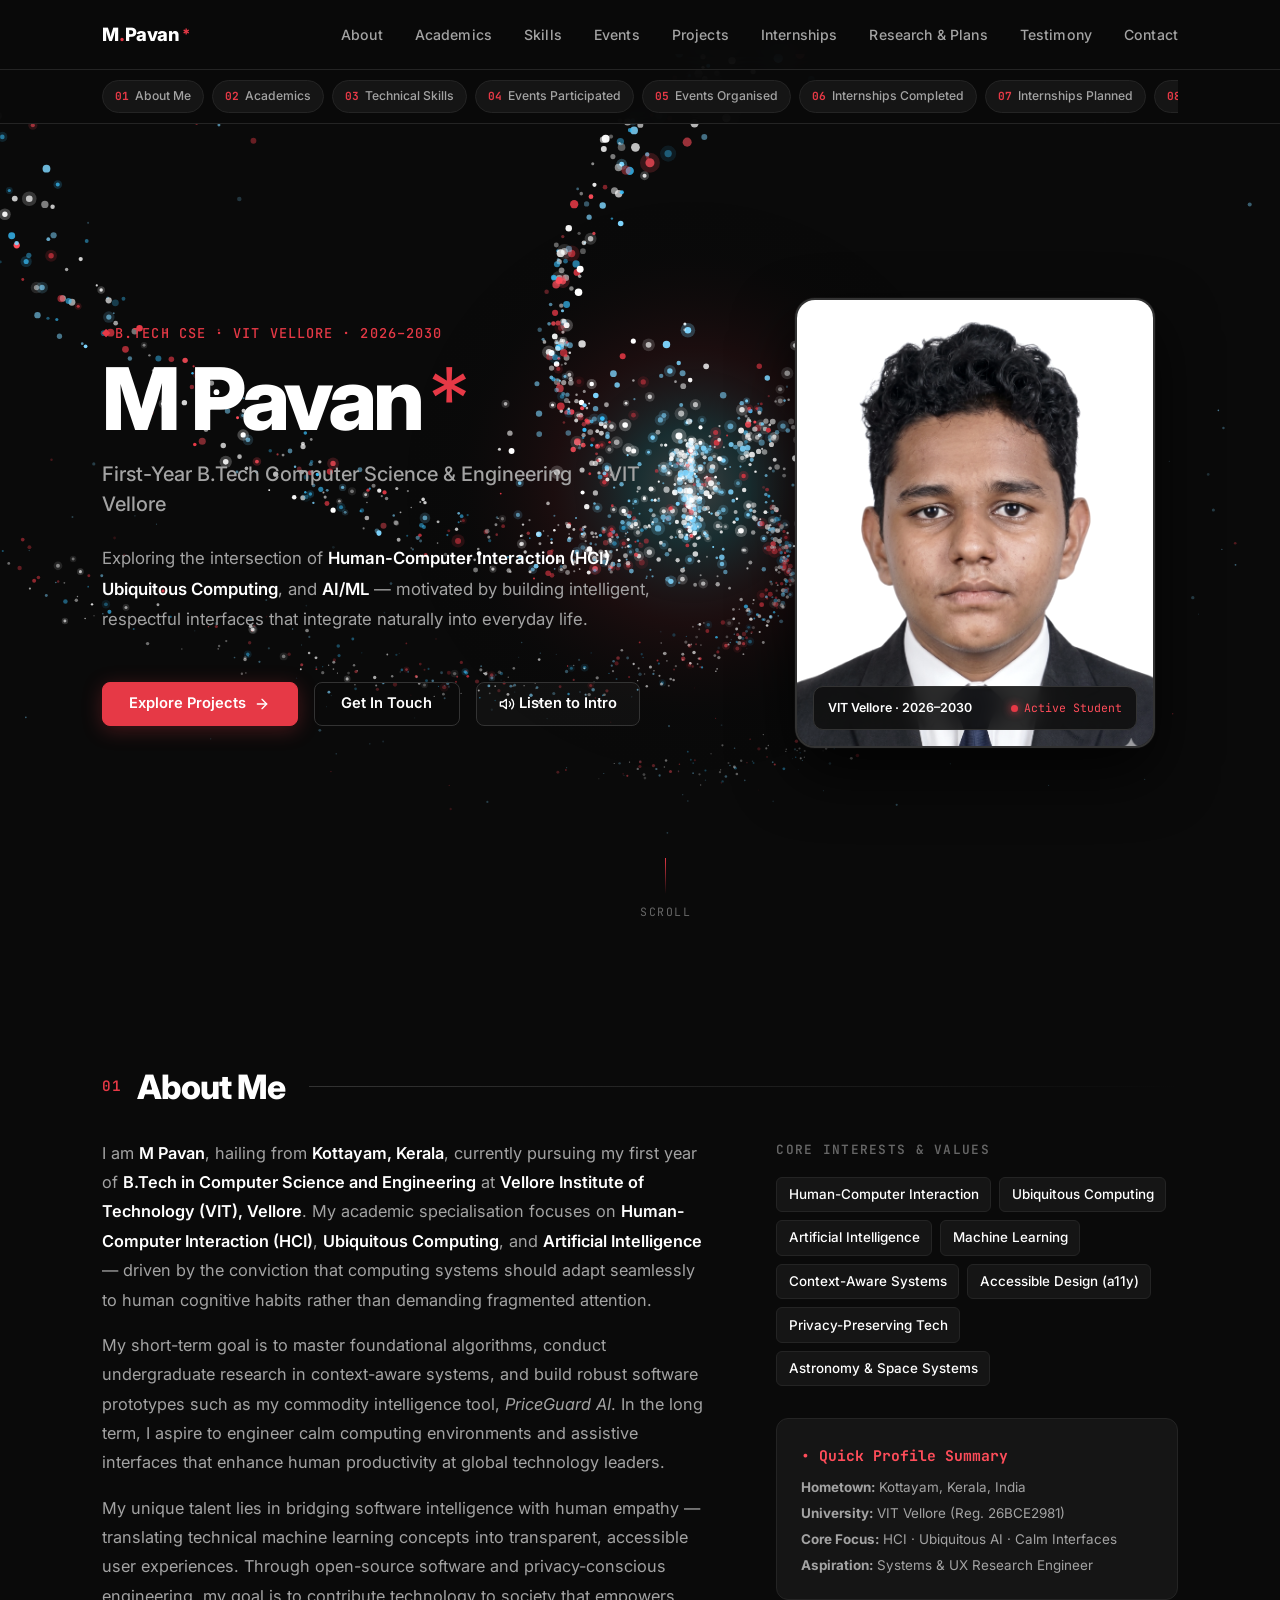
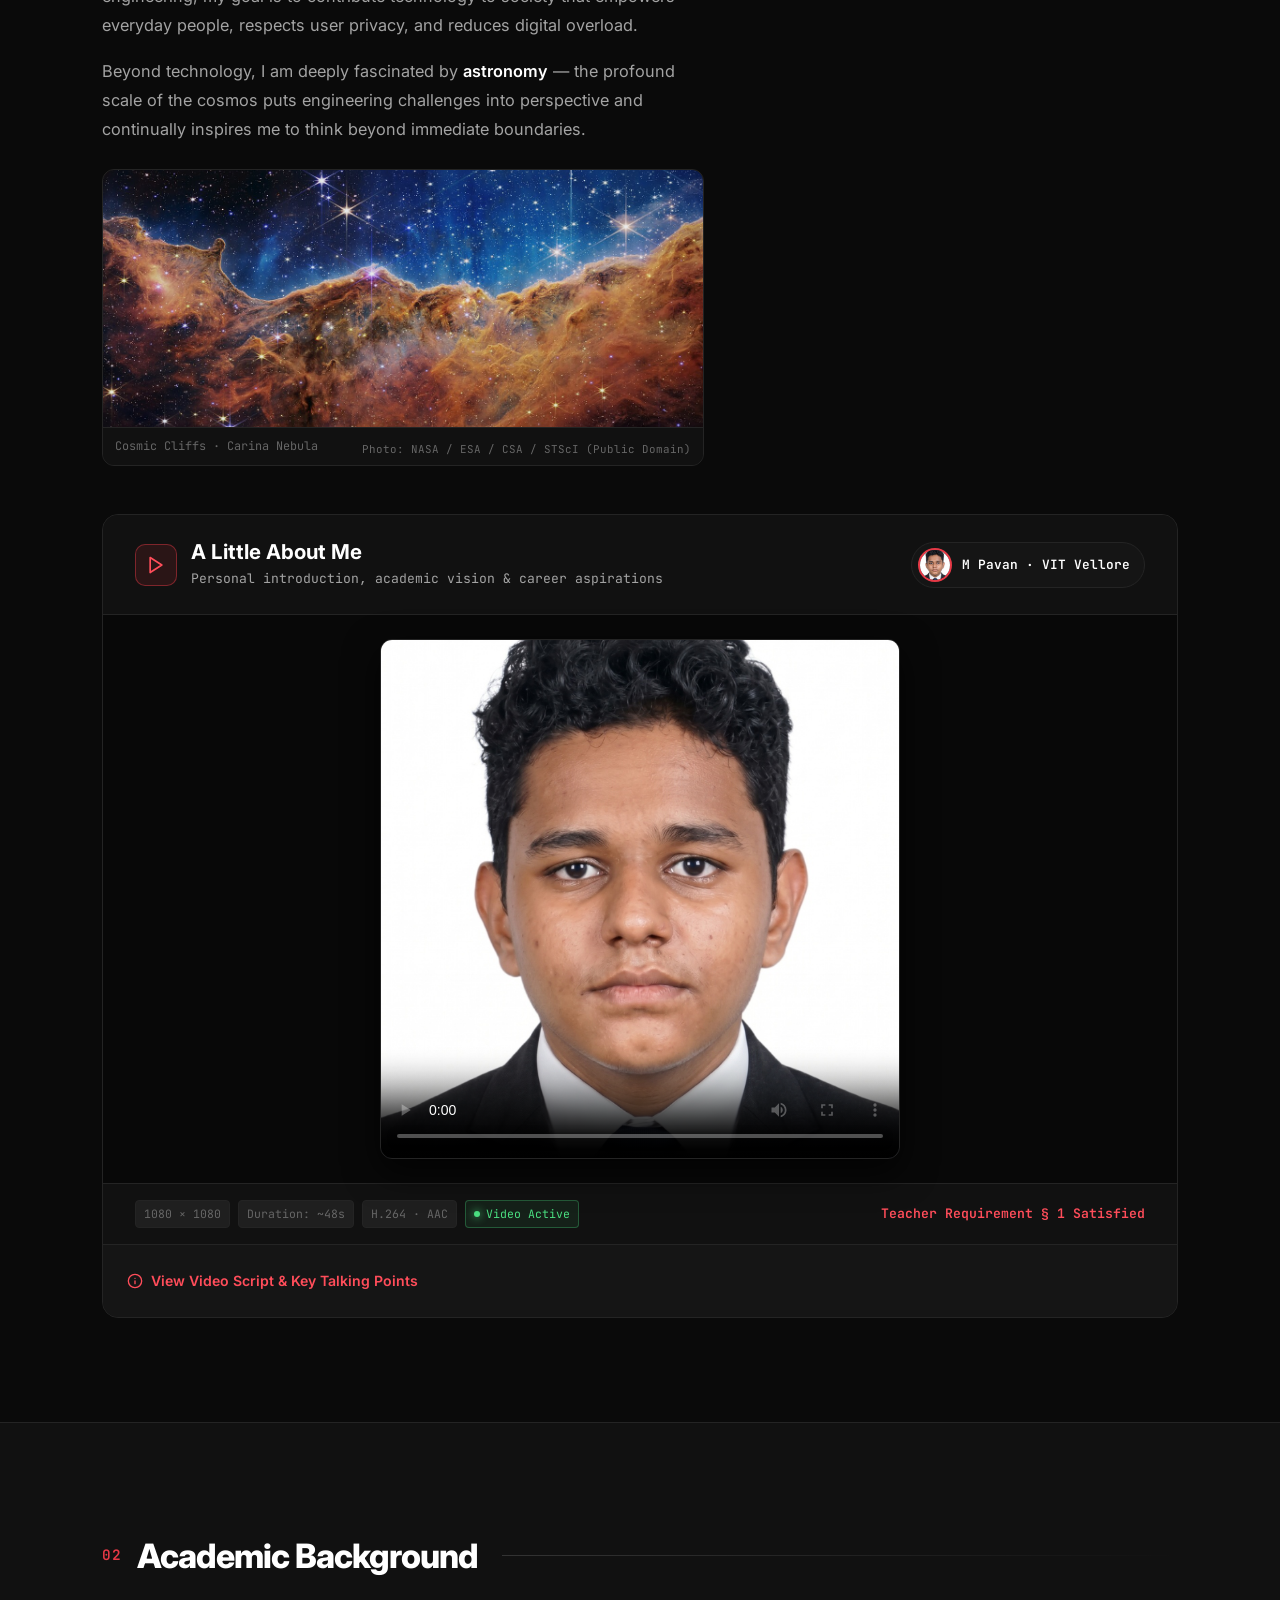
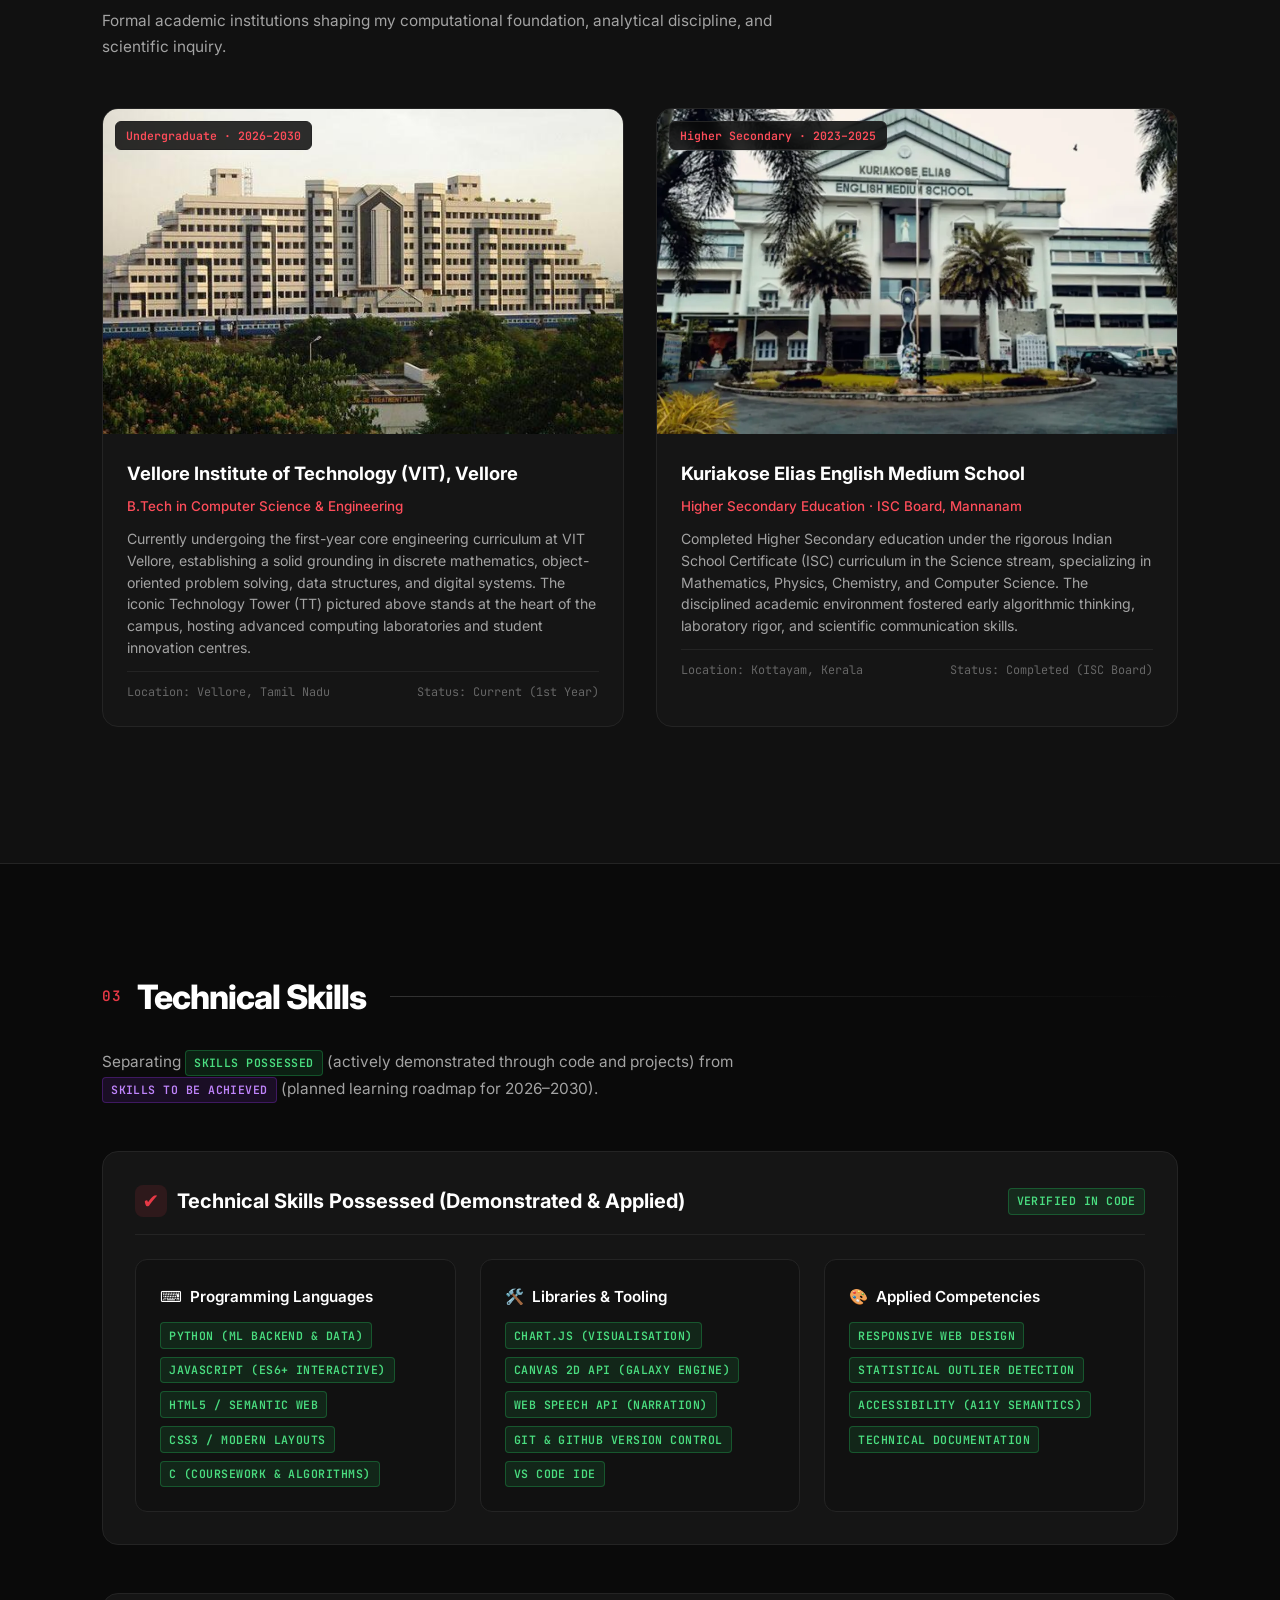
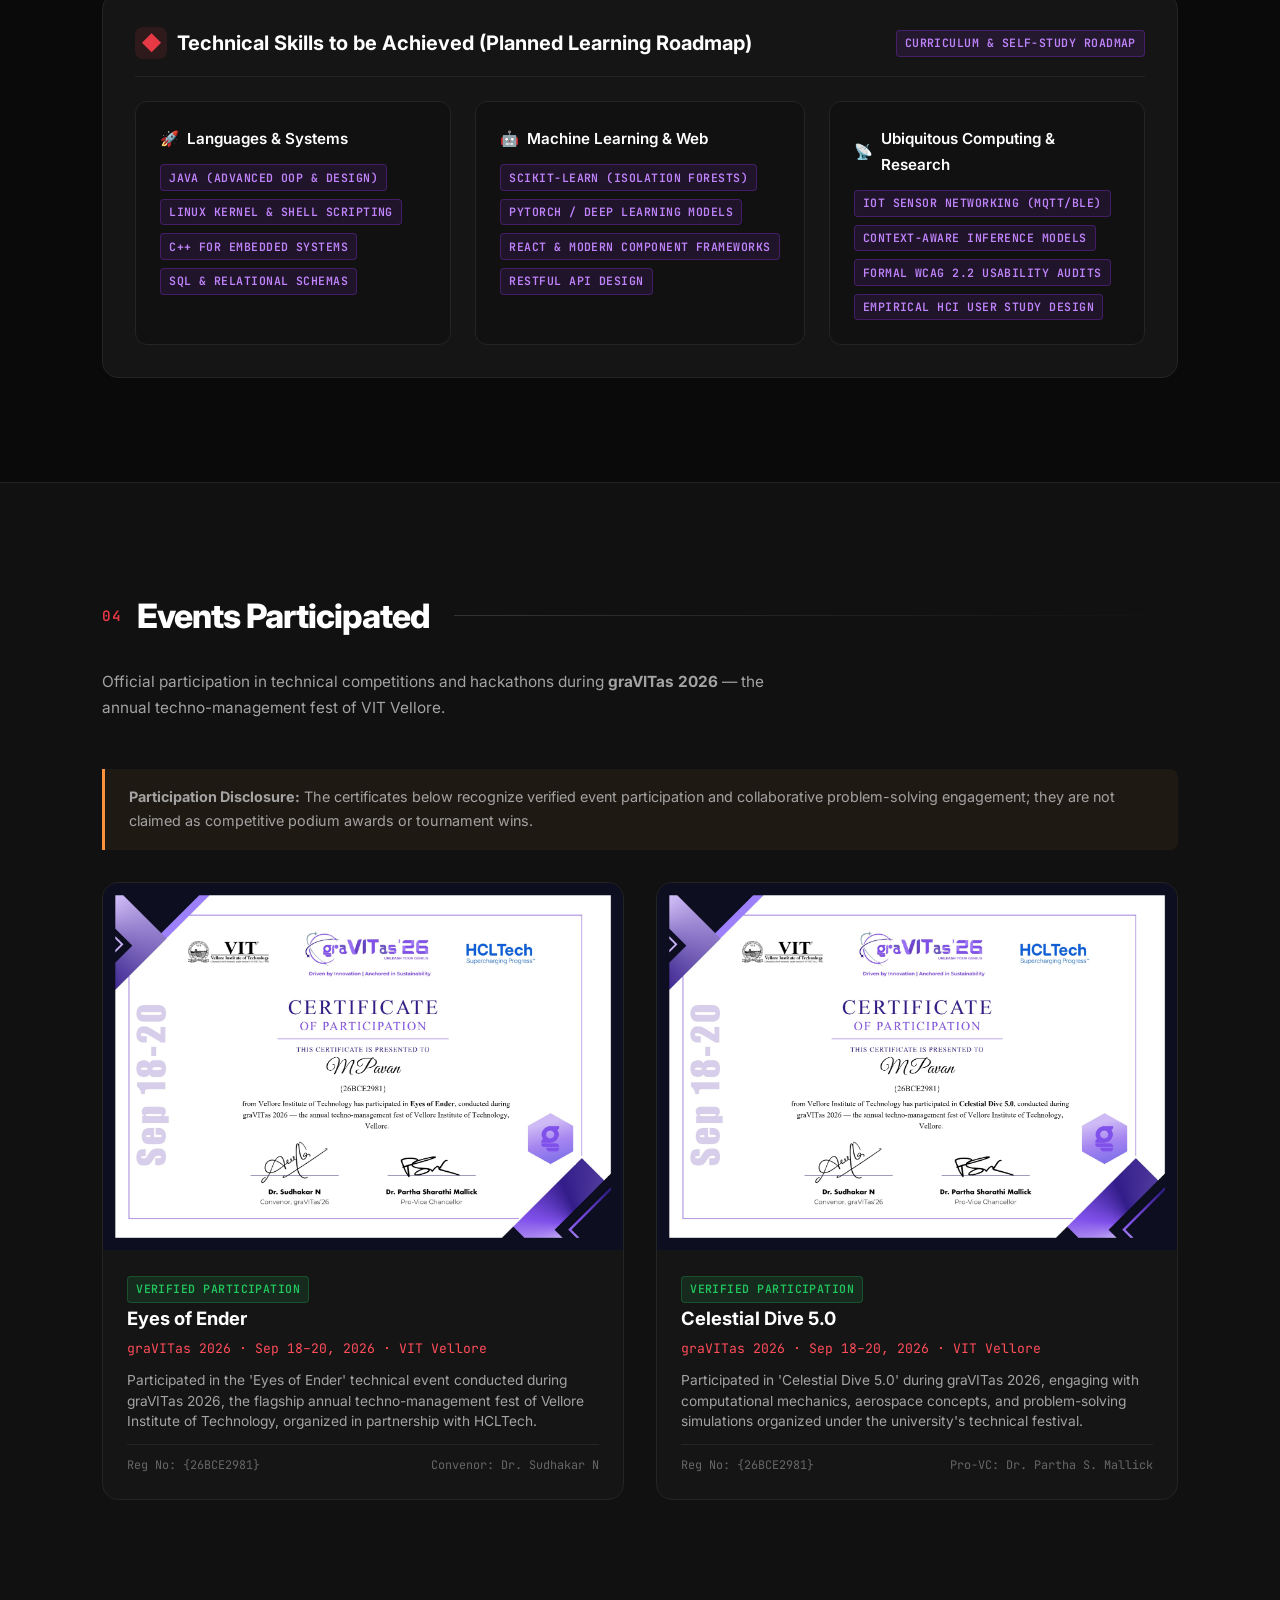
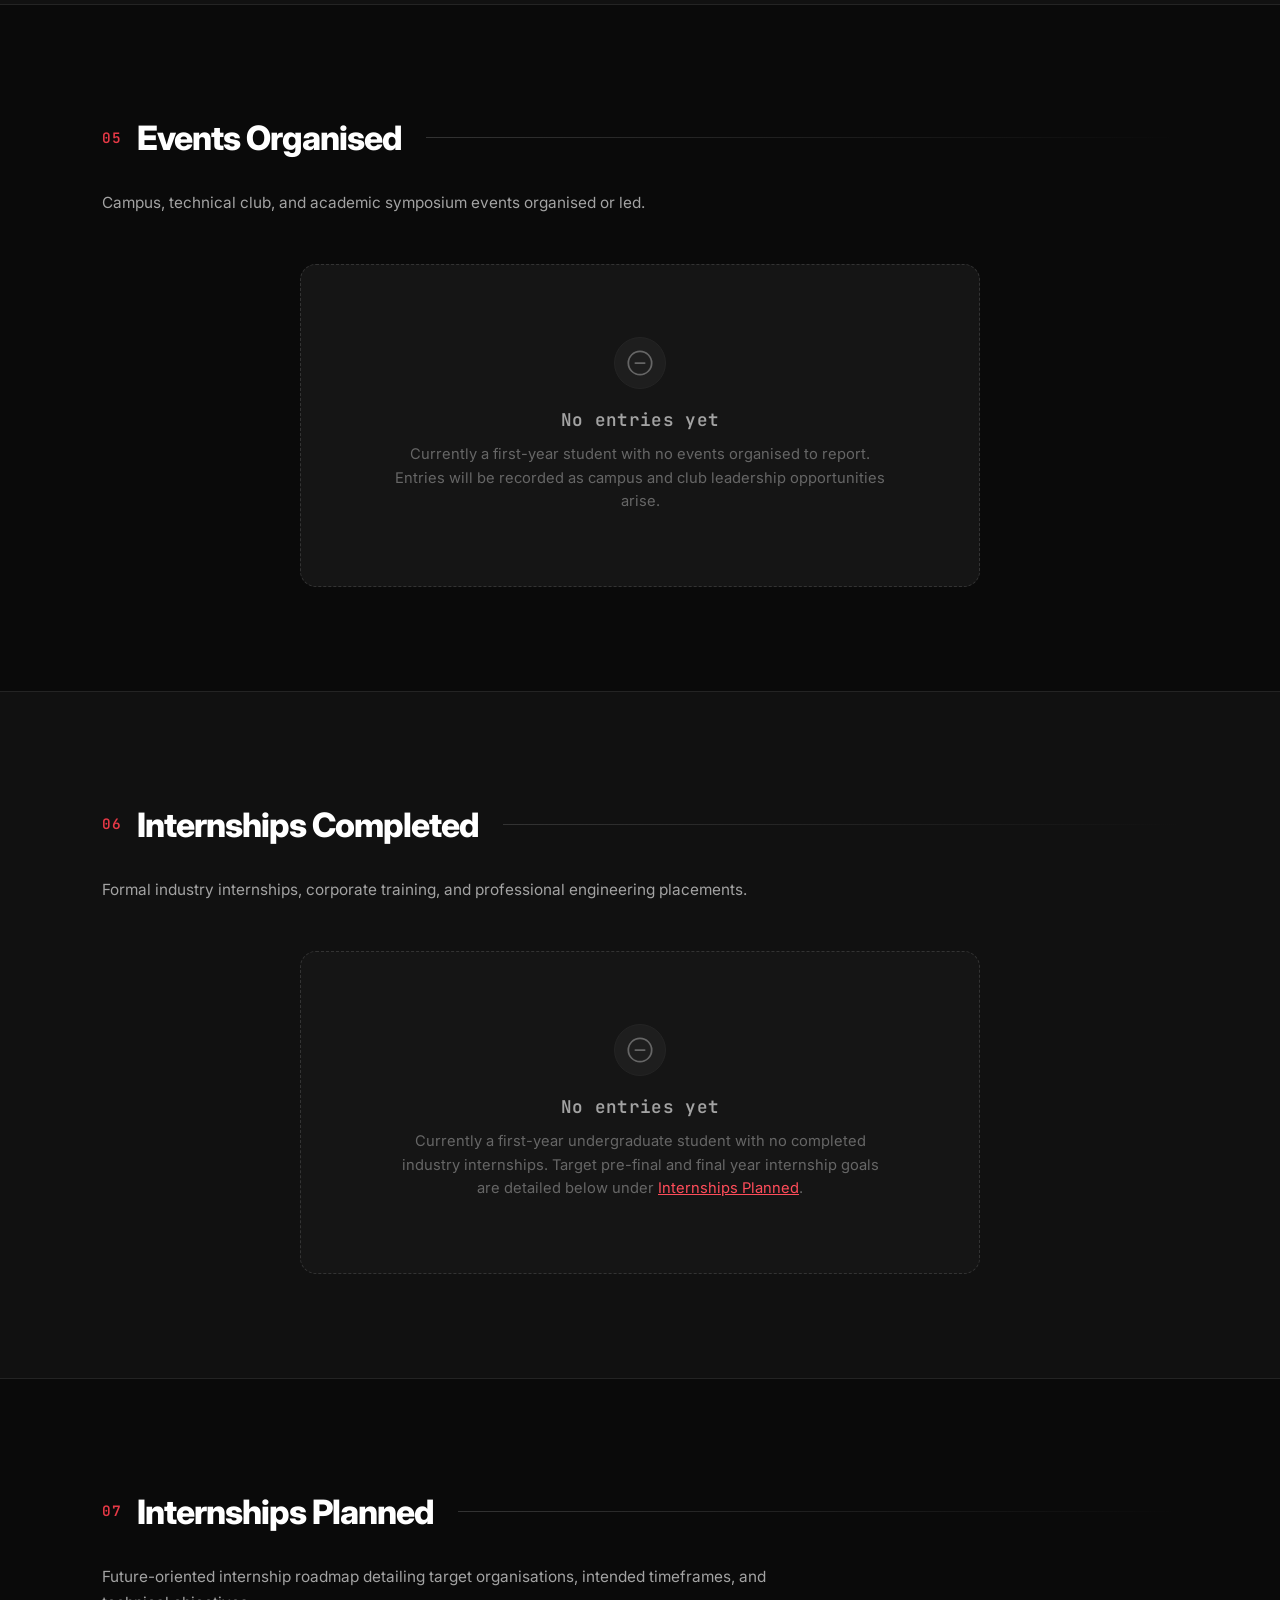
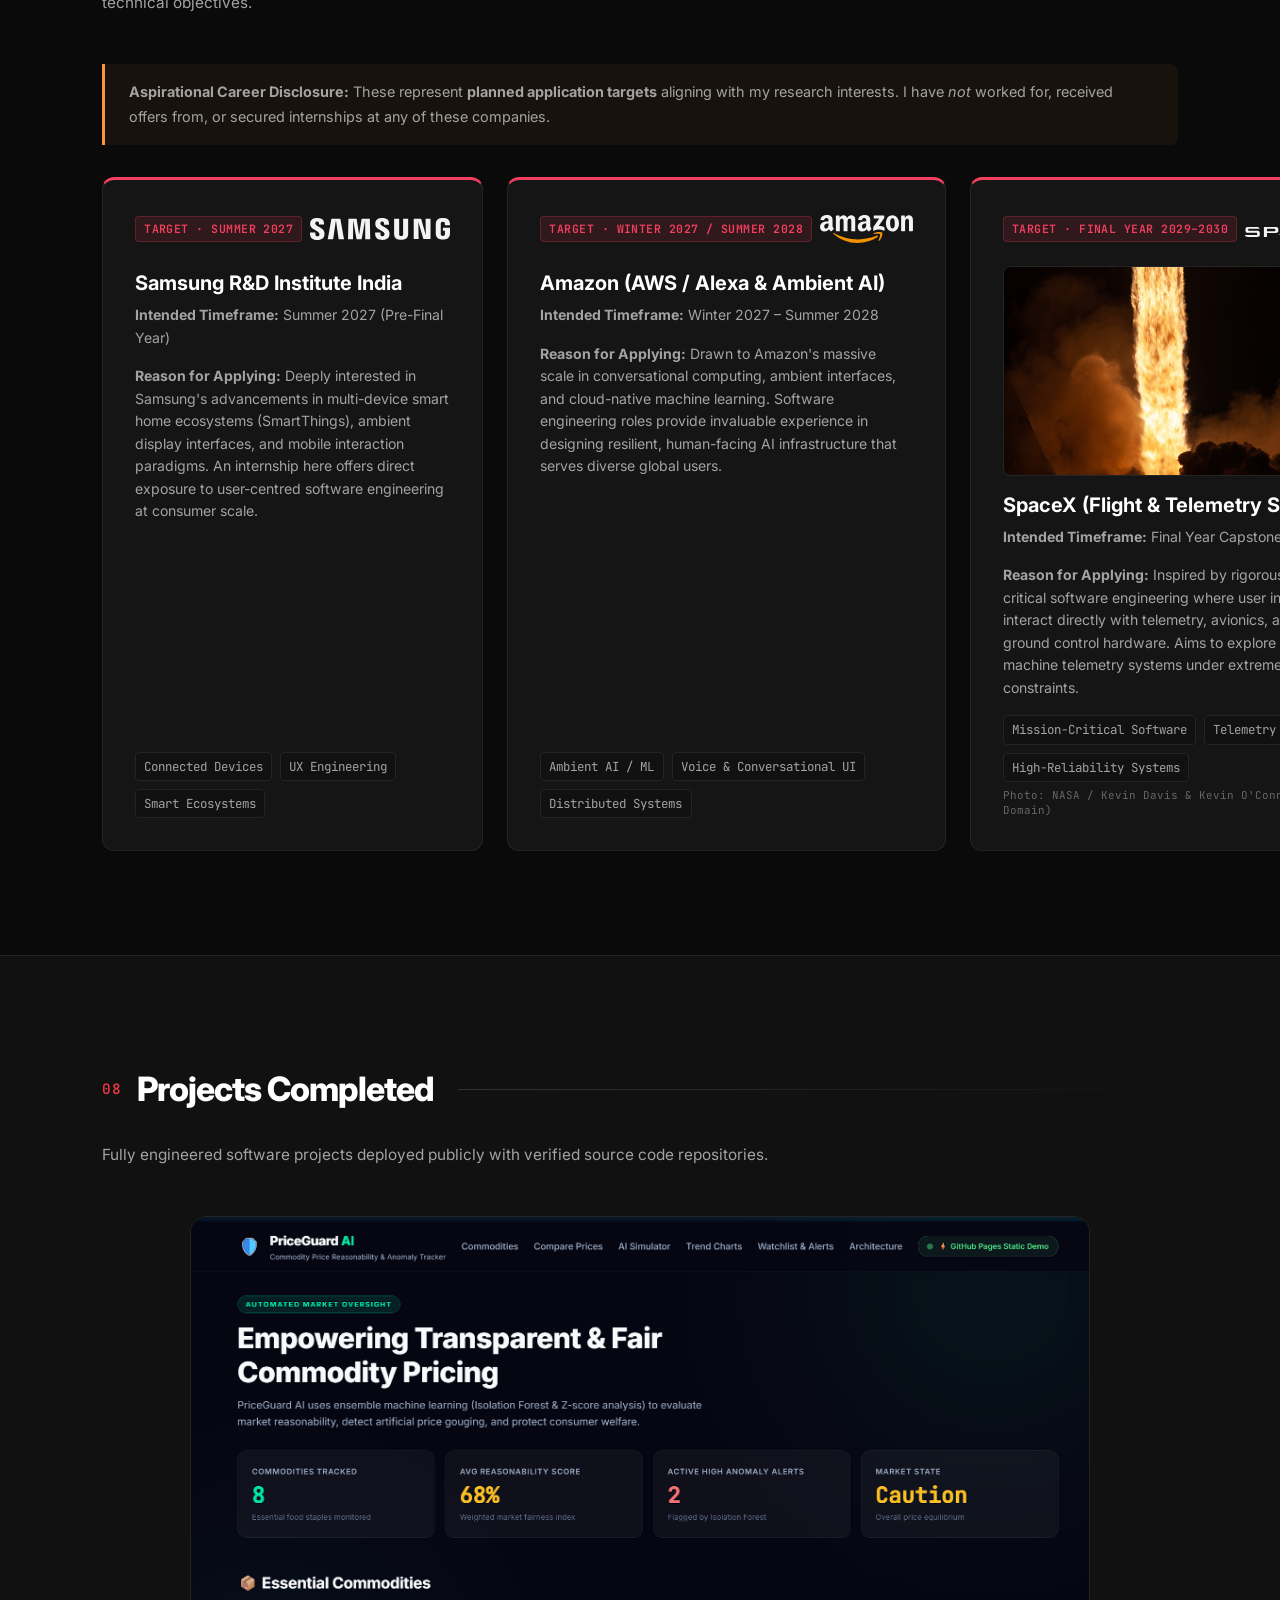
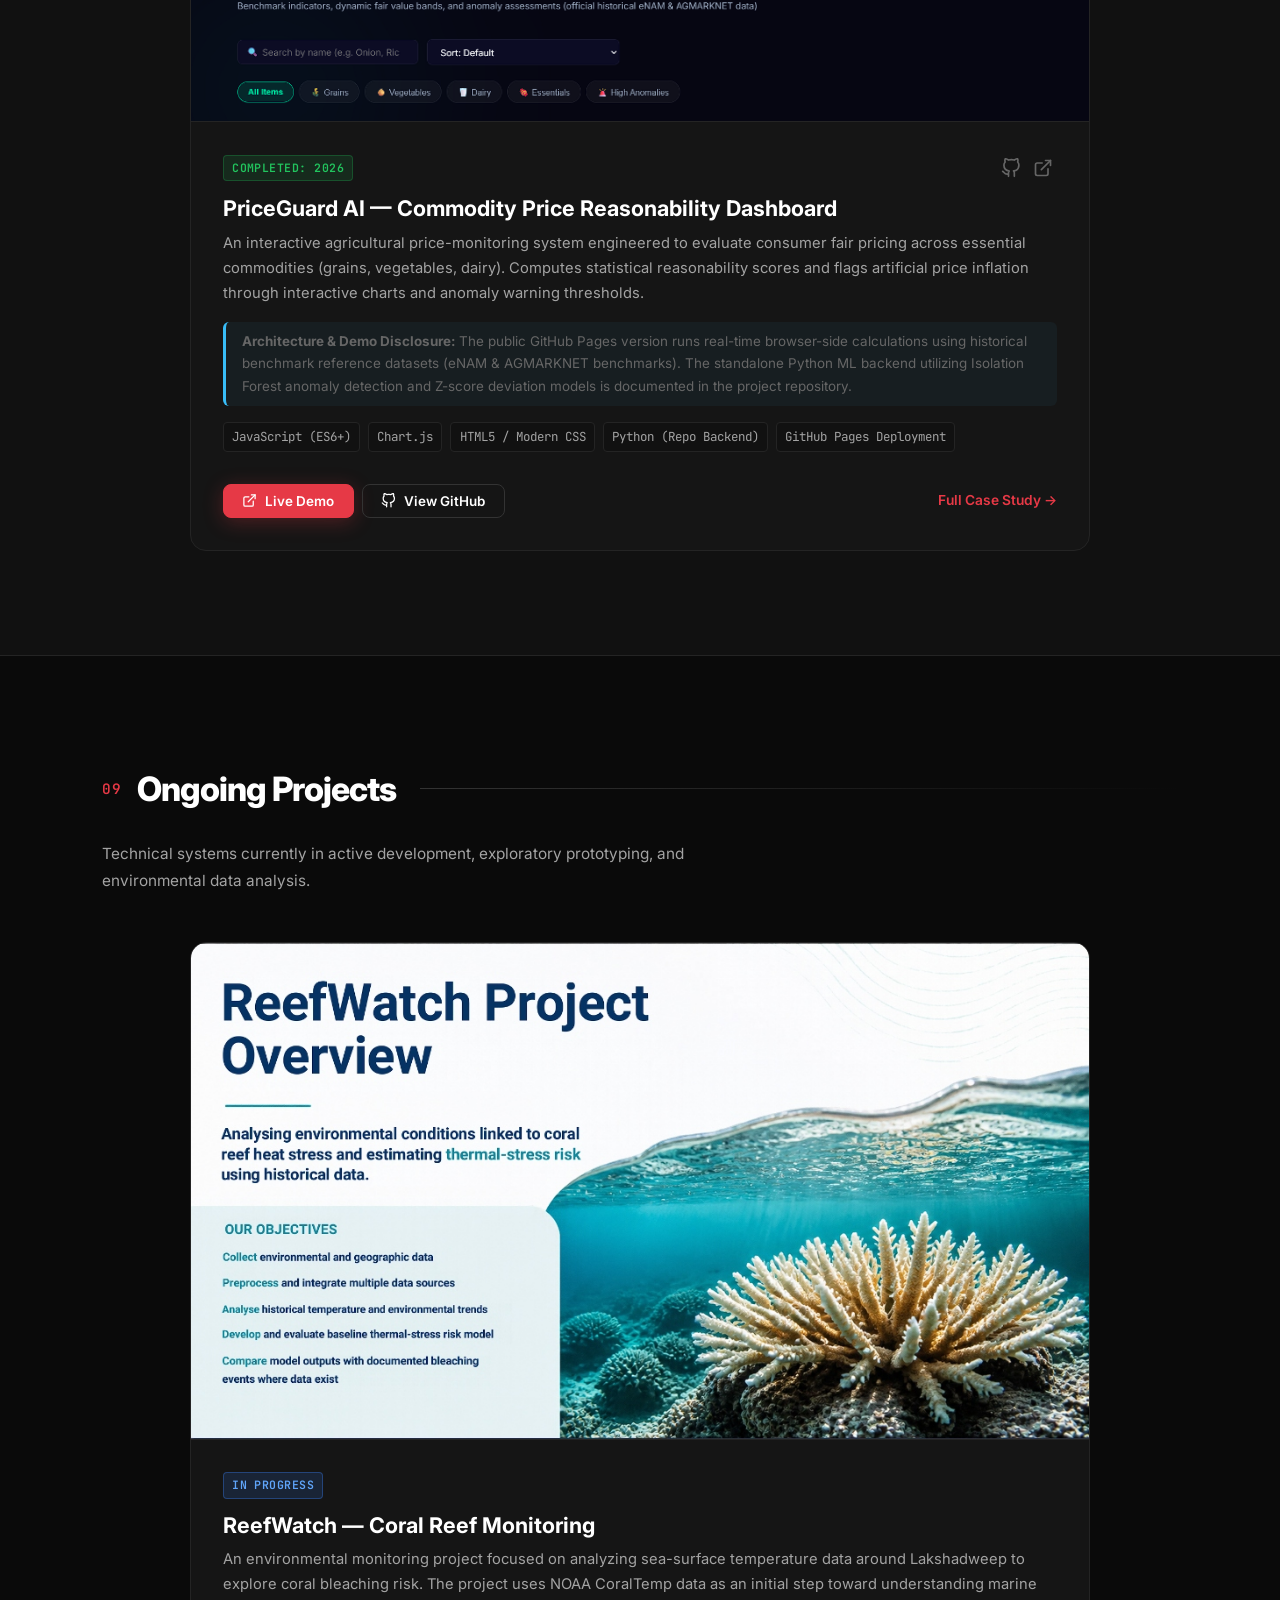
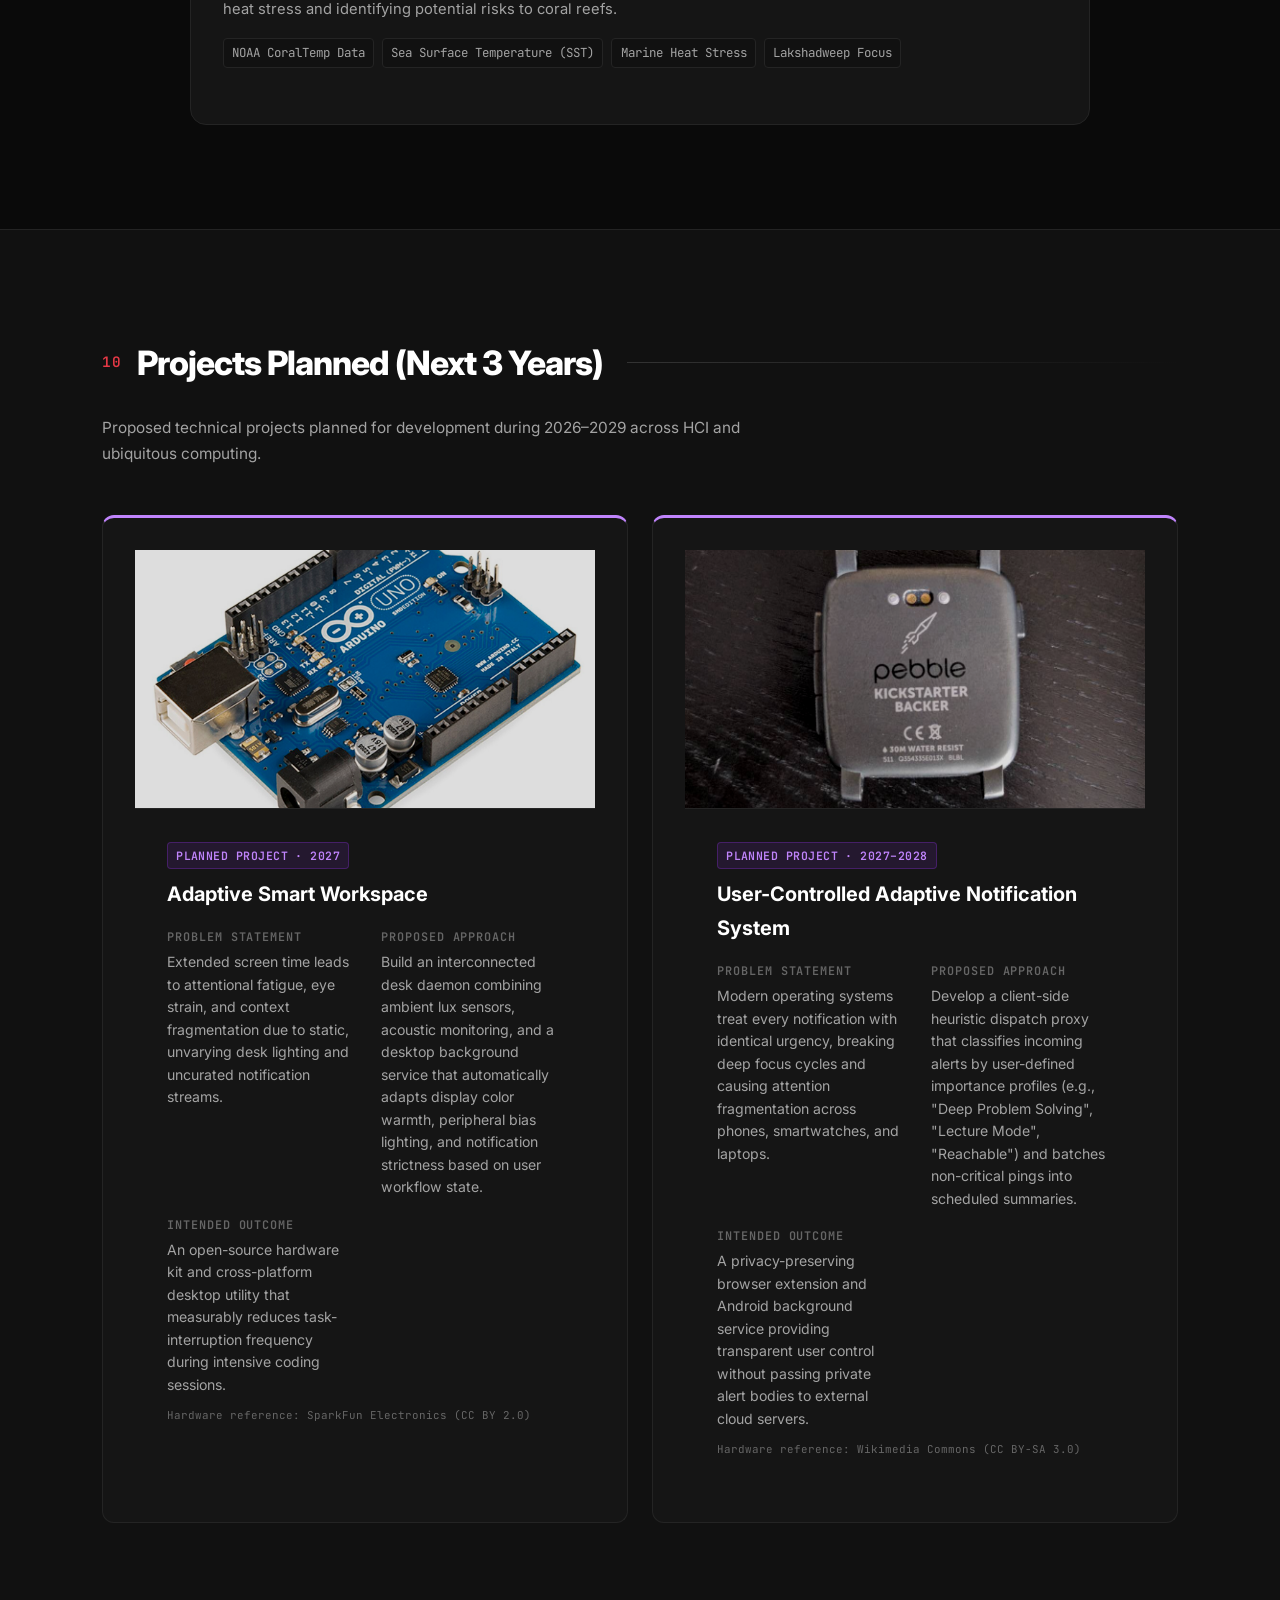
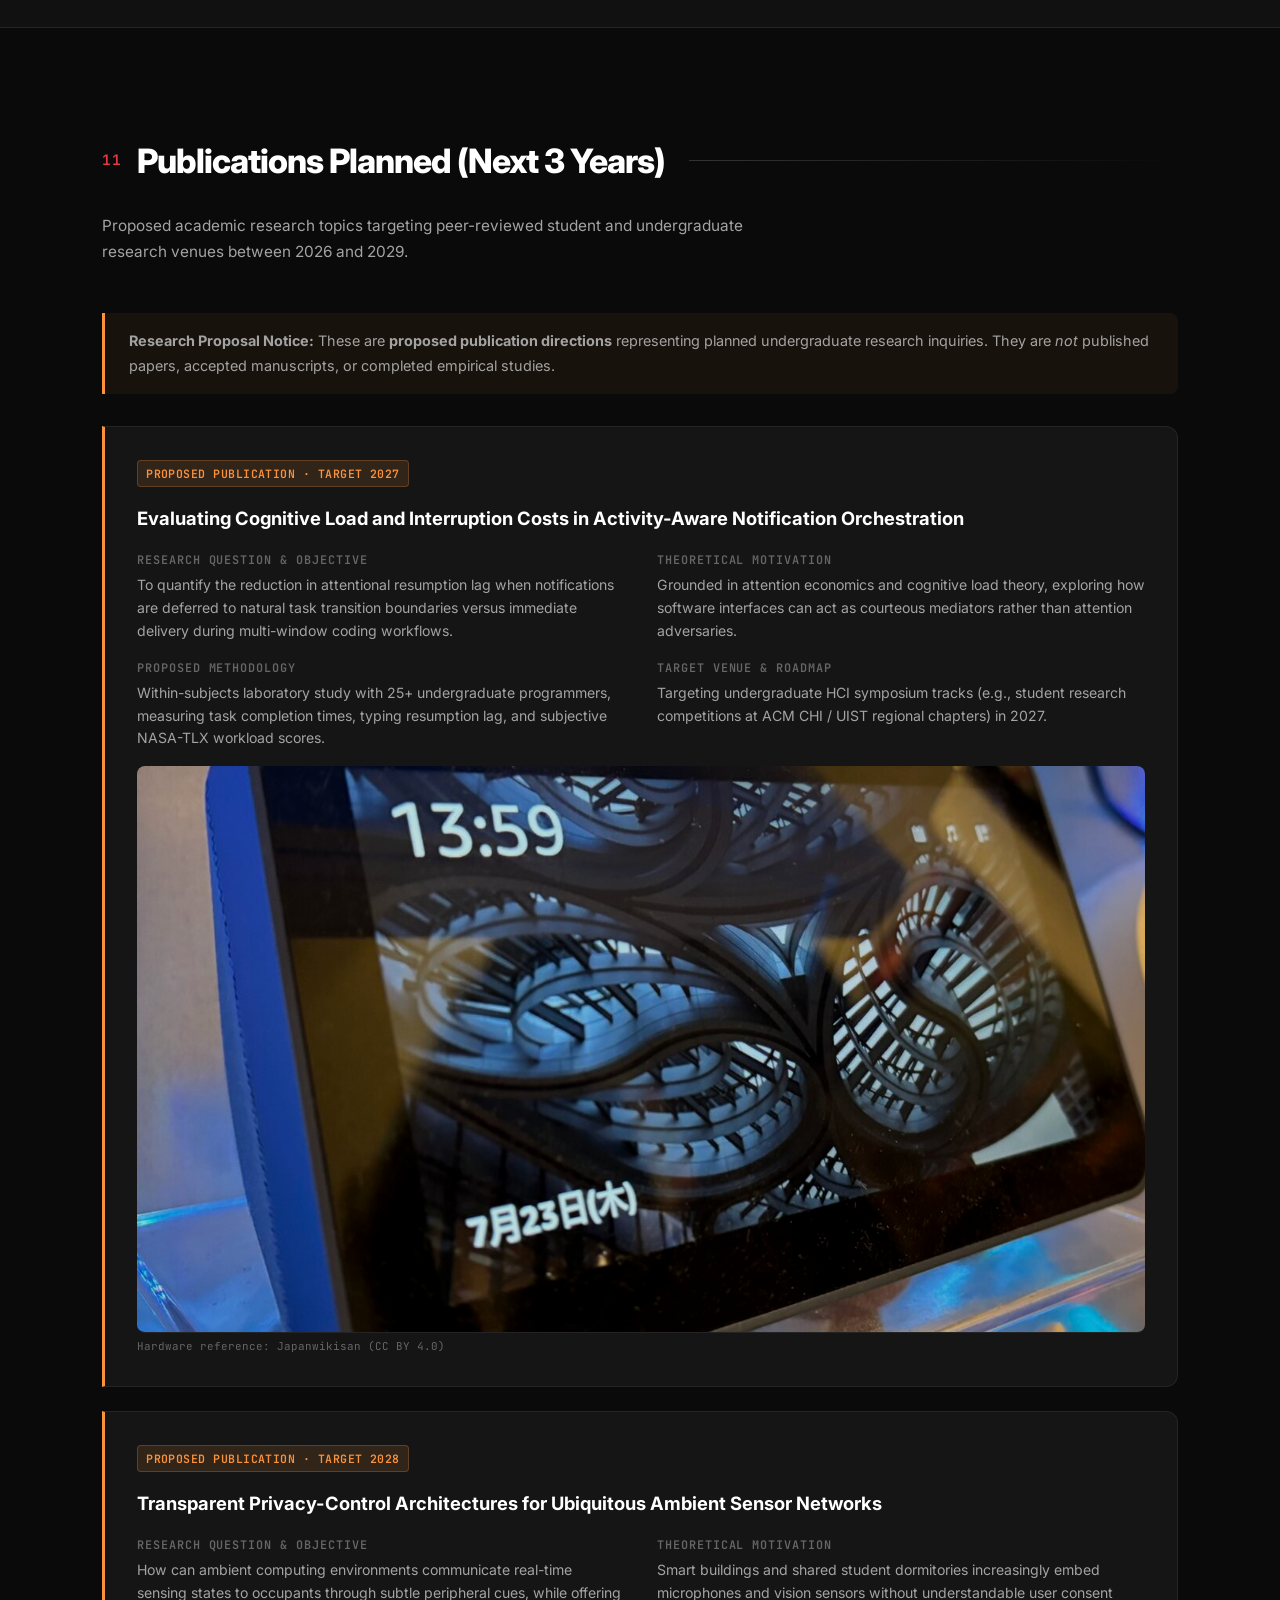
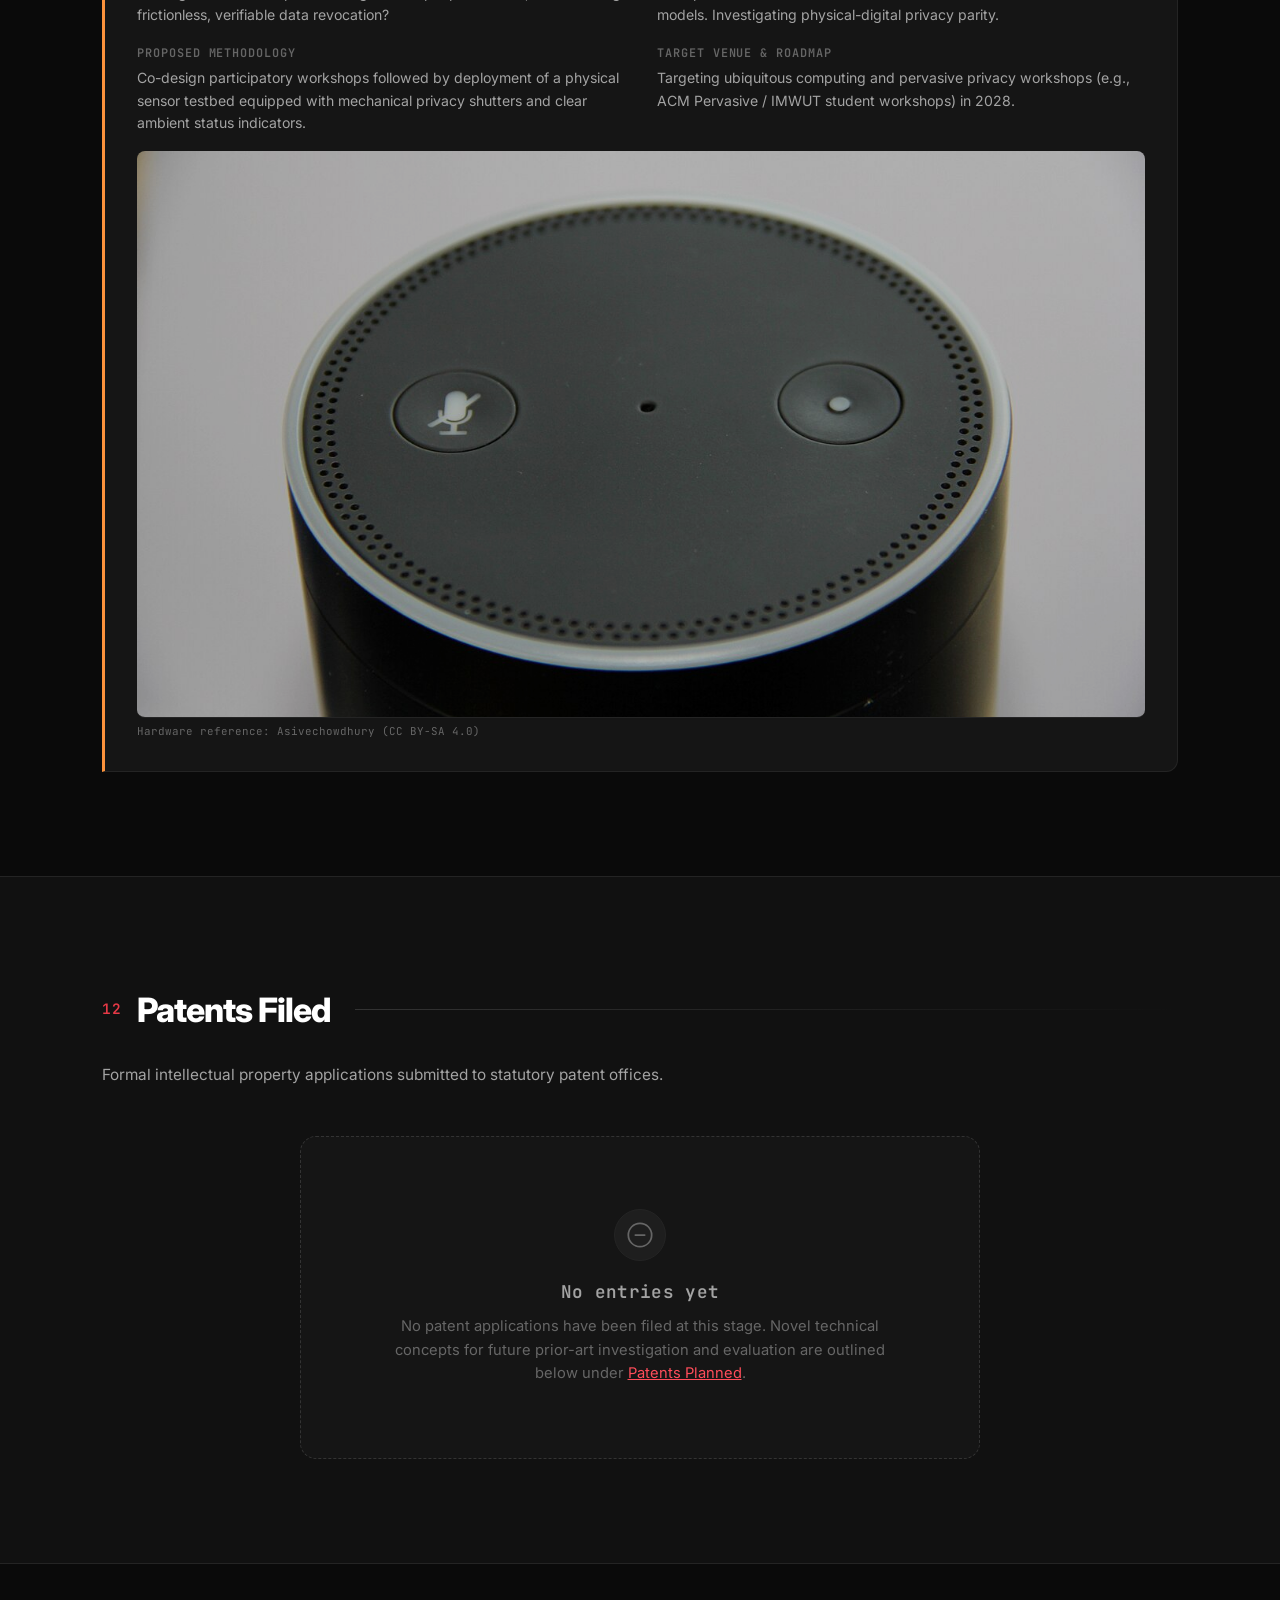
==== commit 2218ed37: "Update portfolio content and add ReefWatch project" ====
--- a/index.html
+++ b/index.html
@@ -48,13 +48,16 @@
         <a href="#academics" class="curriculum-pill" title="02. Academic Background &amp; Campus Photos"><span class="curriculum-pill-num">02</span> Academics</a>
         <a href="#skills" class="curriculum-pill" title="03. Technical Skills Possessed &amp; to be Achieved"><span class="curriculum-pill-num">03</span> Technical Skills</a>
         <a href="#events-participated" class="curriculum-pill" title="04. Events Participated &amp; Certificates"><span class="curriculum-pill-num">04</span> Events Participated</a>
-        <a href="#internships-planned" class="curriculum-pill" title="05. Internships Planned &amp; Roadmap"><span class="curriculum-pill-num">05</span> Internships Planned</a>
-        <a href="#projects-completed" class="curriculum-pill" title="06. Projects Completed (PriceGuard AI)"><span class="curriculum-pill-num">06</span> Completed Projects</a>
-        <a href="#projects-ongoing" class="curriculum-pill" title="07. Ongoing Projects (Prototypes &amp; Iterations)"><span class="curriculum-pill-num">07</span> Ongoing Projects</a>
-        <a href="#projects-planned" class="curriculum-pill" title="08. Projects Planned (Next 3 Years)"><span class="curriculum-pill-num">08</span> Planned Projects</a>
-        <a href="#publications-planned" class="curriculum-pill" title="09. Publications Planned (Next 3 Years)"><span class="curriculum-pill-num">09</span> Publications Planned</a>
-        <a href="#patents-planned" class="curriculum-pill" title="10. Patents Planned (Next 3 Years)"><span class="curriculum-pill-num">10</span> Patents Planned</a>
-        <a href="#testimony" class="curriculum-pill" title="11. Testimony &amp; Evaluative Feedback"><span class="curriculum-pill-num">11</span> Testimony</a>
+        <a href="#events-organised" class="curriculum-pill" title="05. Events Organised (No entries yet)"><span class="curriculum-pill-num">05</span> Events Organised</a>
+        <a href="#internships-completed" class="curriculum-pill" title="06. Internships Completed (No entries yet)"><span class="curriculum-pill-num">06</span> Internships Completed</a>
+        <a href="#internships-planned" class="curriculum-pill" title="07. Internships Planned &amp; Roadmap"><span class="curriculum-pill-num">07</span> Internships Planned</a>
+        <a href="#projects-completed" class="curriculum-pill" title="08. Projects Completed (PriceGuard AI)"><span class="curriculum-pill-num">08</span> Completed Projects</a>
+        <a href="#projects-ongoing" class="curriculum-pill" title="09. Ongoing Projects (ReefWatch)"><span class="curriculum-pill-num">09</span> Ongoing Projects</a>
+        <a href="#projects-planned" class="curriculum-pill" title="10. Projects Planned (Next 3 Years)"><span class="curriculum-pill-num">10</span> Planned Projects</a>
+        <a href="#publications-planned" class="curriculum-pill" title="11. Publications Planned (Next 3 Years)"><span class="curriculum-pill-num">11</span> Publications Planned</a>
+        <a href="#patents-filed" class="curriculum-pill" title="12. Patents Filed (No entries yet)"><span class="curriculum-pill-num">12</span> Patents Filed</a>
+        <a href="#patents-planned" class="curriculum-pill" title="13. Patents Planned (Next 3 Years)"><span class="curriculum-pill-num">13</span> Patents Planned</a>
+        <a href="#testimony" class="curriculum-pill" title="14. Testimony &amp; Evaluative Feedback"><span class="curriculum-pill-num">14</span> Testimony</a>
       </div>
     </div>
   </nav>
@@ -646,7 +649,69 @@
     </section>
 
     <!-- ===================================================================
-         CATEGORY 05 / INTERNSHIPS PLANNED
+         CATEGORY 05 / EVENTS ORGANISED
+         Currently no events organised. Displaying neutral empty state.
+         =================================================================== -->
+    <section class="section" id="events-organised">
+      <div class="container">
+        <div class="section-header reveal">
+          <span class="section-number" aria-hidden="true">05</span>
+          <h2 class="section-title">Events Organised</h2>
+          <div class="section-line" aria-hidden="true"></div>
+        </div>
+
+        <p class="section-subtitle reveal">
+          Campus, technical club, and academic symposium events organised or led.
+        </p>
+
+        <div class="empty-state-box reveal">
+          <div class="empty-state-icon" aria-hidden="true">
+            <svg width="28" height="28" viewBox="0 0 24 24" fill="none" stroke="currentColor" stroke-width="1.5" stroke-linecap="round" stroke-linejoin="round">
+              <circle cx="12" cy="12" r="10"></circle>
+              <line x1="8" y1="12" x2="16" y2="12"></line>
+            </svg>
+          </div>
+          <p class="empty-state-title">No entries yet</p>
+          <p class="empty-state-text">
+            Currently a first-year student with no events organised to report. Entries will be recorded as campus and club leadership opportunities arise.
+          </p>
+        </div>
+      </div>
+    </section>
+
+    <!-- ===================================================================
+         CATEGORY 06 / INTERNSHIPS COMPLETED
+         Currently no internships completed. Displaying neutral empty state.
+         =================================================================== -->
+    <section class="section section-alt" id="internships-completed">
+      <div class="container">
+        <div class="section-header reveal">
+          <span class="section-number" aria-hidden="true">06</span>
+          <h2 class="section-title">Internships Completed</h2>
+          <div class="section-line" aria-hidden="true"></div>
+        </div>
+
+        <p class="section-subtitle reveal">
+          Formal industry internships, corporate training, and professional engineering placements.
+        </p>
+
+        <div class="empty-state-box reveal">
+          <div class="empty-state-icon" aria-hidden="true">
+            <svg width="28" height="28" viewBox="0 0 24 24" fill="none" stroke="currentColor" stroke-width="1.5" stroke-linecap="round" stroke-linejoin="round">
+              <circle cx="12" cy="12" r="10"></circle>
+              <line x1="8" y1="12" x2="16" y2="12"></line>
+            </svg>
+          </div>
+          <p class="empty-state-title">No entries yet</p>
+          <p class="empty-state-text">
+            Currently a first-year undergraduate student with no completed industry internships. Target pre-final and final year internship goals are detailed below under <a href="#internships-planned" style="color: var(--accent-light); text-decoration: underline;">Internships Planned</a>.
+          </p>
+        </div>
+      </div>
+    </section>
+
+    <!-- ===================================================================
+         CATEGORY 07 / INTERNSHIPS PLANNED
          Future-oriented internship section: organisation, timeframe, reason.
          Samsung, Amazon, SpaceX presented only as aspirational targets.
          =================================================================== -->
@@ -654,7 +719,7 @@
     <section class="section" id="internships-planned">
       <div class="container">
         <div class="section-header reveal">
-          <span class="section-number" aria-hidden="true">05</span>
+          <span class="section-number" aria-hidden="true">07</span>
           <h2 class="section-title">Internships Planned</h2>
           <div class="section-line" aria-hidden="true"></div>
         </div>
@@ -745,7 +810,7 @@
     </section>
 
     <!-- ===================================================================
-         CATEGORY 06 / PROJECTS COMPLETED
+         CATEGORY 08 / PROJECTS COMPLETED
          Name of project, completion date, and verified explanation.
          PriceGuard AI v1.0. Honest distinction between static demo and Python backend.
          =================================================================== -->
@@ -753,7 +818,7 @@
     <section class="section section-alt" id="projects-completed">
       <div class="container">
         <div class="section-header reveal">
-          <span class="section-number" aria-hidden="true">06</span>
+          <span class="section-number" aria-hidden="true">08</span>
           <h2 class="section-title">Projects Completed</h2>
           <div class="section-line" aria-hidden="true"></div>
         </div>
@@ -836,105 +901,50 @@
     </section>
 
     <!-- ===================================================================
-         CATEGORY 07 / ONGOING PROJECTS
-         Projects actively in progress (development & prototyping stages).
-         PriceGuard AI Phase 2 & AmbientSense Hardware Prototype Exploration.
+         CATEGORY 09 / ONGOING PROJECTS
+         Active development: ReefWatch — Coral Reef Monitoring.
+         PriceGuard AI is kept exclusively under Projects Completed.
          =================================================================== -->
     <section class="section" id="projects-ongoing">
       <div class="container">
         <div class="section-header reveal">
-          <span class="section-number" aria-hidden="true">07</span>
+          <span class="section-number" aria-hidden="true">09</span>
           <h2 class="section-title">Ongoing Projects</h2>
           <div class="section-line" aria-hidden="true"></div>
         </div>
 
         <p class="section-subtitle reveal">
-          Technical systems currently in active development, feature iteration, and exploratory prototyping.
+          Technical systems currently in active development, exploratory prototyping, and environmental data analysis.
         </p>
 
-        <div class="projects-grid">
+        <div class="projects-grid" style="grid-template-columns: 1fr; max-width: 900px; margin: 0 auto;">
           
-          <!-- Ongoing 1: PriceGuard AI Phase 2 -->
-          <article class="project-card reveal" aria-label="PriceGuard AI Phase 2 ongoing development">
-            <div class="project-screenshot-link" style="cursor: default;">
+          <!-- Ongoing Project: ReefWatch -->
+          <article class="project-card reveal" aria-label="ReefWatch — Coral Reef Monitoring ongoing project">
+            <div class="reefwatch-media-wrap">
               <img
-                src="assets/priceguard-comparison.png"
-                alt="PriceGuard AI multi-commodity comparison and trend analytics interface"
-                class="project-screenshot-img"
+                src="assets/reefwatch-overview.png"
+                alt="ReefWatch Project Overview — Analysing environmental conditions linked to coral reef heat stress and estimating thermal-stress risk"
+                class="reefwatch-overview-img"
                 loading="lazy"
-                width="1280"
-                height="720"
+                width="1024"
+                height="566"
               />
-              <div class="project-screenshot-overlay" style="opacity: 1;">
-                <span class="view-details-pill" style="background: rgba(59, 130, 246, 0.9);">
-                  Phase 2 Active Development
-                </span>
-              </div>
             </div>
             <div class="project-card-body">
               <div class="project-card-header">
-                <span class="badge badge-current">In Active Progress</span>
-              </div>
-              <h3 class="project-title">PriceGuard AI &mdash; Phase 2 Data Pipeline &amp; Offline Caching</h3>
+                <span class="badge badge-inprogress">IN PROGRESS</span>
+              </div>
+              <h3 class="project-title">ReefWatch &mdash; Coral Reef Monitoring</h3>
               <p class="project-description">
-                Upgrading the PriceGuard architecture to support client-side IndexedDB caching for offline commodity analysis,
-                extended multi-region market comparison filters, and automated seasonal volatility metrics across Southern Indian mandis.
+                An environmental monitoring project focused on analyzing sea-surface temperature data around Lakshadweep to explore coral bleaching risk. The project uses NOAA CoralTemp data as an initial step toward understanding marine heat stress and identifying potential risks to coral reefs.
               </p>
-              <div class="project-note project-note-info">
-                <p>
-                  <strong>Current Milestone:</strong> Developing local database schema and testing lightweight rolling-window
-                  z-score thresholds directly within browser memory.
-                </p>
-              </div>
               <div class="project-tech">
-                <span class="tech-tag">IndexedDB API</span>
-                <span class="tech-tag">Web Workers</span>
-                <span class="tech-tag">Statistical Windows</span>
-              </div>
-            </div>
-          </article>
-
-          <!-- Ongoing 2: AmbientSense Prototype -->
-          <article class="project-card reveal reveal-delay-1" aria-label="AmbientSense ongoing prototype">
-            <div class="project-screenshot-link" style="cursor: default;">
-              <img
-                src="assets/ambient-sensor-node.jpg"
-                alt="Wireless environmental sensor network node hardware (CSIRO ScienceImage reference)"
-                class="project-screenshot-img"
-                loading="lazy"
-                width="1280"
-                height="720"
-              />
-              <div class="project-screenshot-overlay" style="opacity: 1;">
-                <span class="view-details-pill" style="background: rgba(251, 146, 60, 0.9); color: #fff;">
-                  Hardware Prototyping Stage
-                </span>
-              </div>
-            </div>
-            <div class="project-card-body">
-              <div class="project-card-header">
-                <span class="badge badge-current">Prototyping Stage</span>
-              </div>
-              <h3 class="project-title">AmbientSense &mdash; Sensor-Assisted Attention Gateway</h3>
-              <p class="project-description">
-                An exploratory ubiquitous computing prototype integrating ambient environmental sensors (light, acoustic decibels,
-                motion) with desktop notification throttling &mdash; designed to shield focused students from disruptive digital pings.
-              </p>
-              <div class="project-note">
-                <p>
-                  <strong>Development Status:</strong> Early experimental breadboard and software rule engine stage.
-                  The photograph above depicts an illustrative wireless sensor node (CSIRO ScienceImage / Stephan Brosnan, CC BY 3.0)
-                  representing target physical hardware packaging.
-                </p>
-              </div>
-              <div class="project-tech">
-                <span class="tech-tag">C / Microcontroller</span>
-                <span class="tech-tag">Serial Telemetry</span>
-                <span class="tech-tag">Heuristic Rules</span>
-              </div>
-              <p class="image-attribution">
-                Photo: CSIRO Fleck Sensor Node by Stephan Brosnan (CC BY 3.0)
-              </p>
+                <span class="tech-tag">NOAA CoralTemp Data</span>
+                <span class="tech-tag">Sea Surface Temperature (SST)</span>
+                <span class="tech-tag">Marine Heat Stress</span>
+                <span class="tech-tag">Lakshadweep Focus</span>
+              </div>
             </div>
           </article>
 
@@ -943,14 +953,14 @@
     </section>
 
     <!-- ===================================================================
-         CATEGORY 08 / PROJECTS PLANNED
+         CATEGORY 10 / PROJECTS PLANNED
          At least two clearly labelled future project ideas for the next 3 years.
          Problem, proposed approach, and intended outcome.
          =================================================================== -->
     <section class="section section-alt" id="projects-planned">
       <div class="container">
         <div class="section-header reveal">
-          <span class="section-number" aria-hidden="true">08</span>
+          <span class="section-number" aria-hidden="true">10</span>
           <h2 class="section-title">Projects Planned (Next 3 Years)</h2>
           <div class="section-line" aria-hidden="true"></div>
         </div>
@@ -1036,7 +1046,7 @@
     </section>
 
     <!-- ===================================================================
-         CATEGORY 09 / PUBLICATIONS PLANNED
+         CATEGORY 11 / PUBLICATIONS PLANNED
          At least two proposed publication topics for next 3 years.
          Provisional title, short research question/objective.
          No fabricated manuscripts or conferences.
@@ -1045,7 +1055,7 @@
     <section class="section" id="publications-planned">
       <div class="container">
         <div class="section-header reveal">
-          <span class="section-number" aria-hidden="true">09</span>
+          <span class="section-number" aria-hidden="true">11</span>
           <h2 class="section-title">Publications Planned (Next 3 Years)</h2>
           <div class="section-line" aria-hidden="true"></div>
         </div>
@@ -1139,15 +1149,46 @@
     </section>
 
     <!-- ===================================================================
-         CATEGORY 10 / PATENTS PLANNED
+         CATEGORY 12 / PATENTS FILED
+         Currently no patents filed. Displaying neutral empty state.
+         =================================================================== -->
+    <section class="section section-alt" id="patents-filed">
+      <div class="container">
+        <div class="section-header reveal">
+          <span class="section-number" aria-hidden="true">12</span>
+          <h2 class="section-title">Patents Filed</h2>
+          <div class="section-line" aria-hidden="true"></div>
+        </div>
+
+        <p class="section-subtitle reveal">
+          Formal intellectual property applications submitted to statutory patent offices.
+        </p>
+
+        <div class="empty-state-box reveal">
+          <div class="empty-state-icon" aria-hidden="true">
+            <svg width="28" height="28" viewBox="0 0 24 24" fill="none" stroke="currentColor" stroke-width="1.5" stroke-linecap="round" stroke-linejoin="round">
+              <circle cx="12" cy="12" r="10"></circle>
+              <line x1="8" y1="12" x2="16" y2="12"></line>
+            </svg>
+          </div>
+          <p class="empty-state-title">No entries yet</p>
+          <p class="empty-state-text">
+            No patent applications have been filed at this stage. Novel technical concepts for future prior-art investigation and evaluation are outlined below under <a href="#patents-planned" style="color: var(--accent-light); text-decoration: underline;">Patents Planned</a>.
+          </p>
+        </div>
+      </div>
+    </section>
+
+    <!-- ===================================================================
+         CATEGORY 13 / PATENTS PLANNED
          At least two provisional invention concepts for next 3 years.
          Purpose explained. Clearly labeled as conceptual ideas, not filed patents.
          =================================================================== -->
     <span id="inventions" class="anchor-target" aria-hidden="true"></span>
-    <section class="section section-alt" id="patents-planned">
+    <section class="section" id="patents-planned">
       <div class="container">
         <div class="section-header reveal">
-          <span class="section-number" aria-hidden="true">10</span>
+          <span class="section-number" aria-hidden="true">13</span>
           <h2 class="section-title">Patents Planned (Next 3 Years)</h2>
           <div class="section-line" aria-hidden="true"></div>
         </div>
@@ -1221,16 +1262,16 @@
     </section>
 
     <!-- ===================================================================
-         CATEGORY 11 / TESTIMONY
+         CATEGORY 14 / TESTIMONY
          Three visually polished cards matching Darkfolio theme & red accents.
          Positive sample wording on curiosity, problem-solving, learning, teamwork.
          Neutral headings: Academic Feedback, Project Feedback, Learning & Growth.
          Easy to edit; no invented personal names or affiliations.
          =================================================================== -->
-    <section class="section" id="testimony">
+    <section class="section section-alt" id="testimony">
       <div class="container">
         <div class="section-header reveal">
-          <span class="section-number" aria-hidden="true">11</span>
+          <span class="section-number" aria-hidden="true">14</span>
           <h2 class="section-title">Testimony &amp; Feedback</h2>
           <div class="section-line" aria-hidden="true"></div>
         </div>
@@ -1302,7 +1343,7 @@
     </section>
 
     <!-- ===== CONTACT SECTION ===== -->
-    <section class="section section-alt" id="contact">
+    <section class="section" id="contact">
       <div class="container">
         <div class="section-header reveal">
           <span class="section-number" aria-hidden="true">&#x2709;</span>
--- a/style.css
+++ b/style.css
@@ -684,6 +684,7 @@
 .badge-current,
 .badge-completed,
 .badge-confirmed    { background: rgba(34, 197, 94, 0.12); color: var(--success); border: 1px solid rgba(34, 197, 94, 0.25); }
+.badge-inprogress   { background: rgba(59, 130, 246, 0.15); color: #60a5fa; border: 1px solid rgba(59, 130, 246, 0.35); font-weight: 600; letter-spacing: 0.04em; }
 .badge-learning     { background: rgba(56, 189, 248, 0.12); color: var(--info);    border: 1px solid rgba(56, 189, 248, 0.25); }
 .badge-proposed     { background: rgba(251, 146, 60, 0.12); color: var(--proposed); border: 1px solid rgba(251, 146, 60, 0.25); }
 .badge-concept      { background: rgba(192, 132, 252, 0.12); color: var(--concept); border: 1px solid rgba(192, 132, 252, 0.25); }
@@ -943,6 +944,30 @@
 }
 .project-card:hover .project-screenshot-img {
   transform: scale(1.03);
+}
+
+/* ReefWatch Project Overview Image Container */
+.reefwatch-media-wrap {
+  position: relative;
+  overflow: hidden;
+  background: #080808;
+  border-bottom: 1px solid var(--border);
+  display: flex;
+  align-items: center;
+  justify-content: center;
+  width: 100%;
+}
+.reefwatch-overview-img {
+  width: 100%;
+  height: auto;
+  max-height: 520px;
+  display: block;
+  object-fit: contain;
+  object-position: center;
+  transition: transform 0.4s var(--ease-out);
+}
+.project-card:hover .reefwatch-overview-img {
+  transform: scale(1.015);
 }
 
 .project-screenshot-overlay {
@@ -2557,6 +2582,51 @@
 }
 
 
+/* ===================================================================
+   EMPTY STATE COMPONENT (Honest portfolio disclosure for empty categories)
+   =================================================================== */
+.empty-state-box {
+  padding: var(--space-3xl) var(--space-xl);
+  background: var(--bg-card);
+  border: 1px dashed var(--border-light);
+  border-radius: 16px;
+  text-align: center;
+  max-width: 680px;
+  margin: var(--space-lg) auto 0;
+  transition: border-color var(--t-smooth), box-shadow var(--t-smooth);
+}
+.empty-state-box:hover {
+  border-color: rgba(230, 57, 70, 0.4);
+  box-shadow: 0 4px 20px rgba(0, 0, 0, 0.3);
+}
+.empty-state-icon {
+  width: 52px;
+  height: 52px;
+  margin: 0 auto var(--space-md);
+  border-radius: 50%;
+  background: rgba(255, 255, 255, 0.04);
+  border: 1px solid var(--border);
+  display: flex;
+  align-items: center;
+  justify-content: center;
+  color: var(--text-muted);
+}
+.empty-state-title {
+  font-size: 1.1rem;
+  font-weight: 600;
+  color: var(--text-secondary);
+  margin-bottom: 8px;
+  font-family: var(--font-mono);
+  letter-spacing: 0.02em;
+}
+.empty-state-text {
+  font-size: 0.92rem;
+  color: var(--text-muted);
+  line-height: 1.6;
+  max-width: 500px;
+  margin: 0 auto;
+}
+
 .anchor-target {
   display: block;
   position: relative;
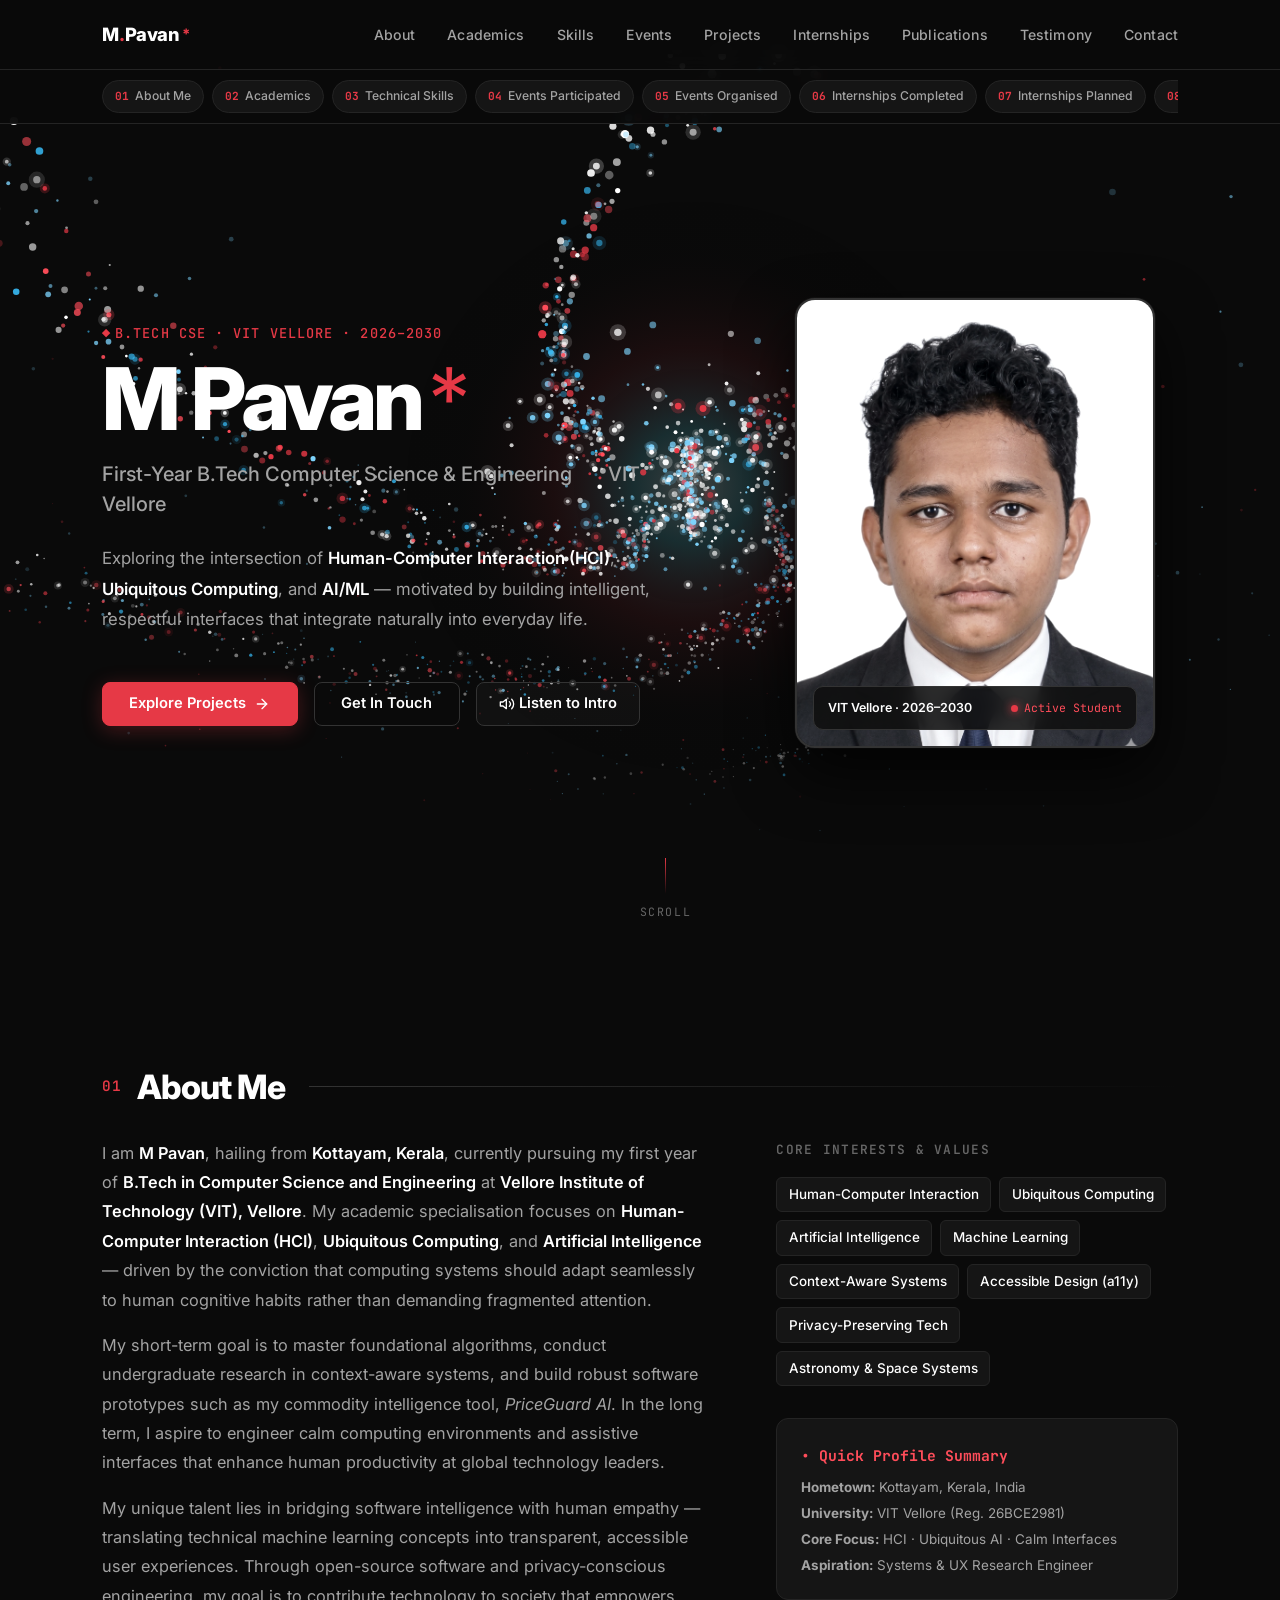
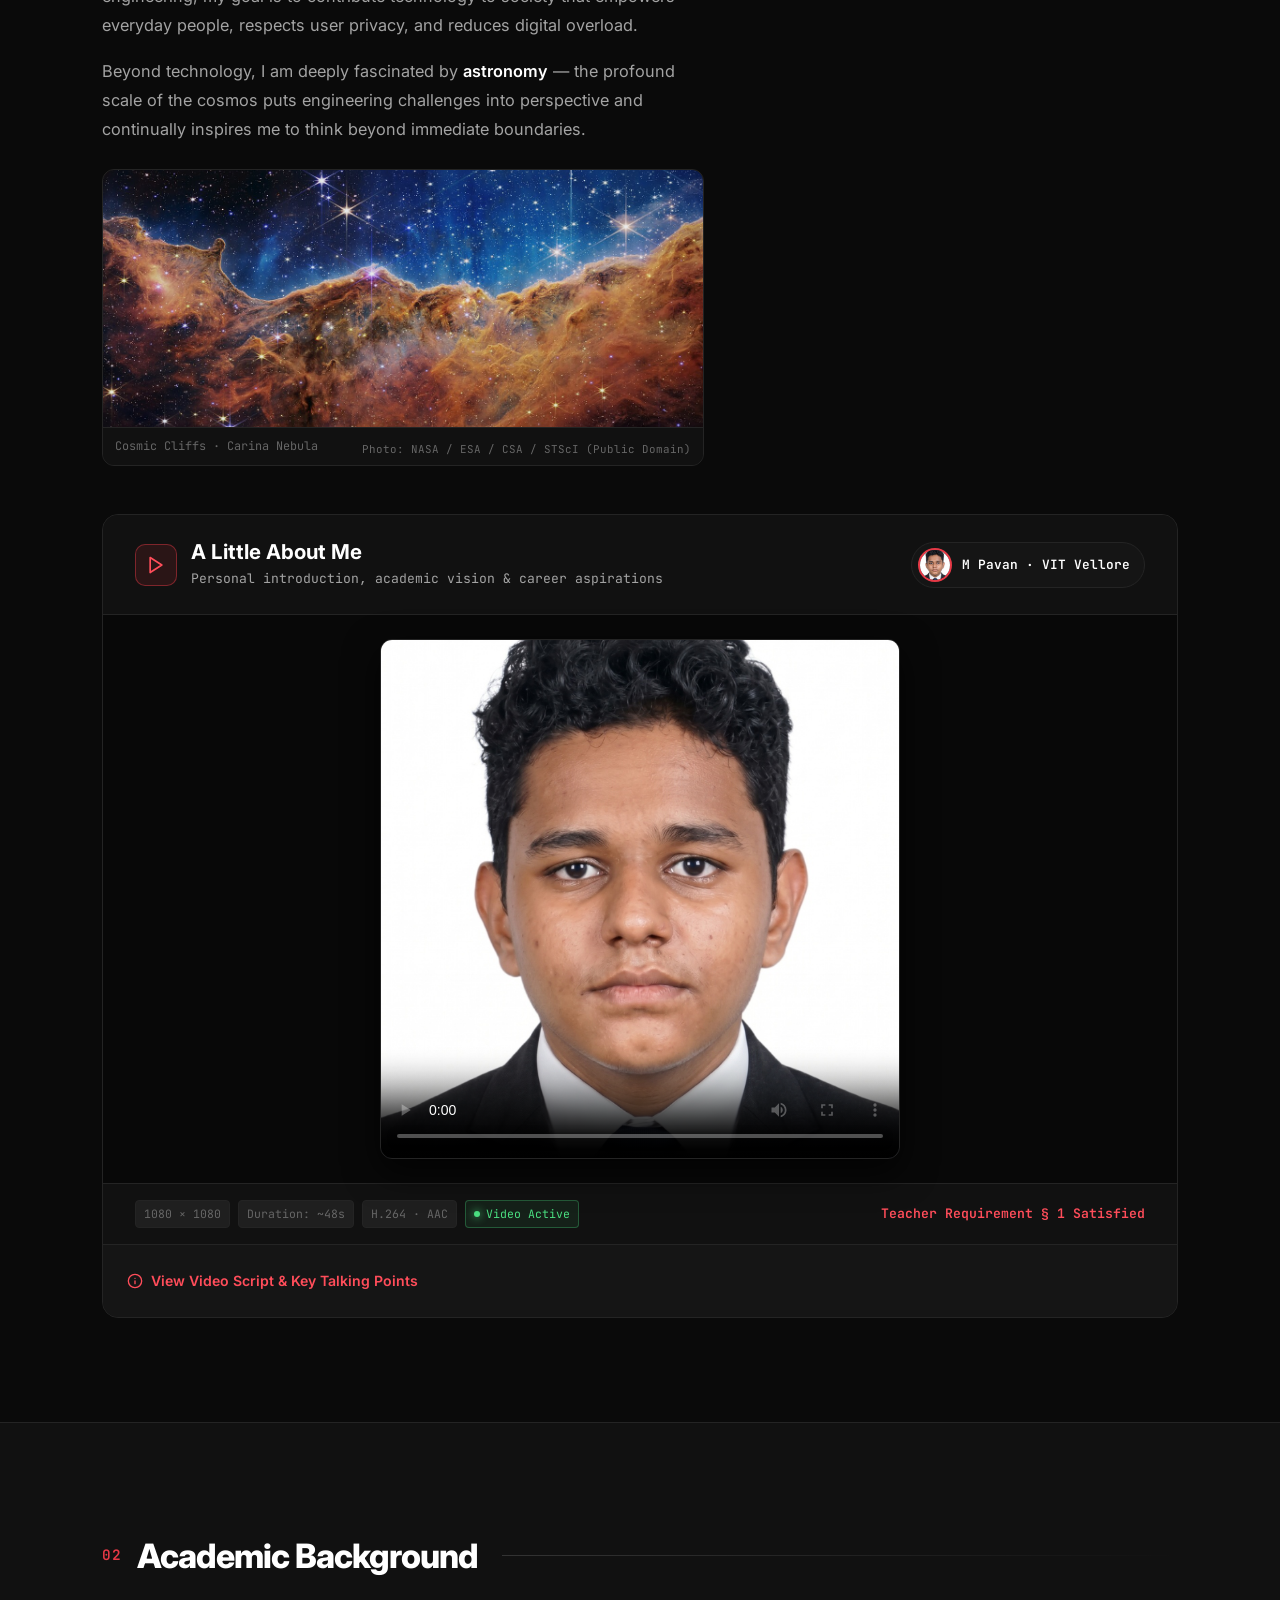
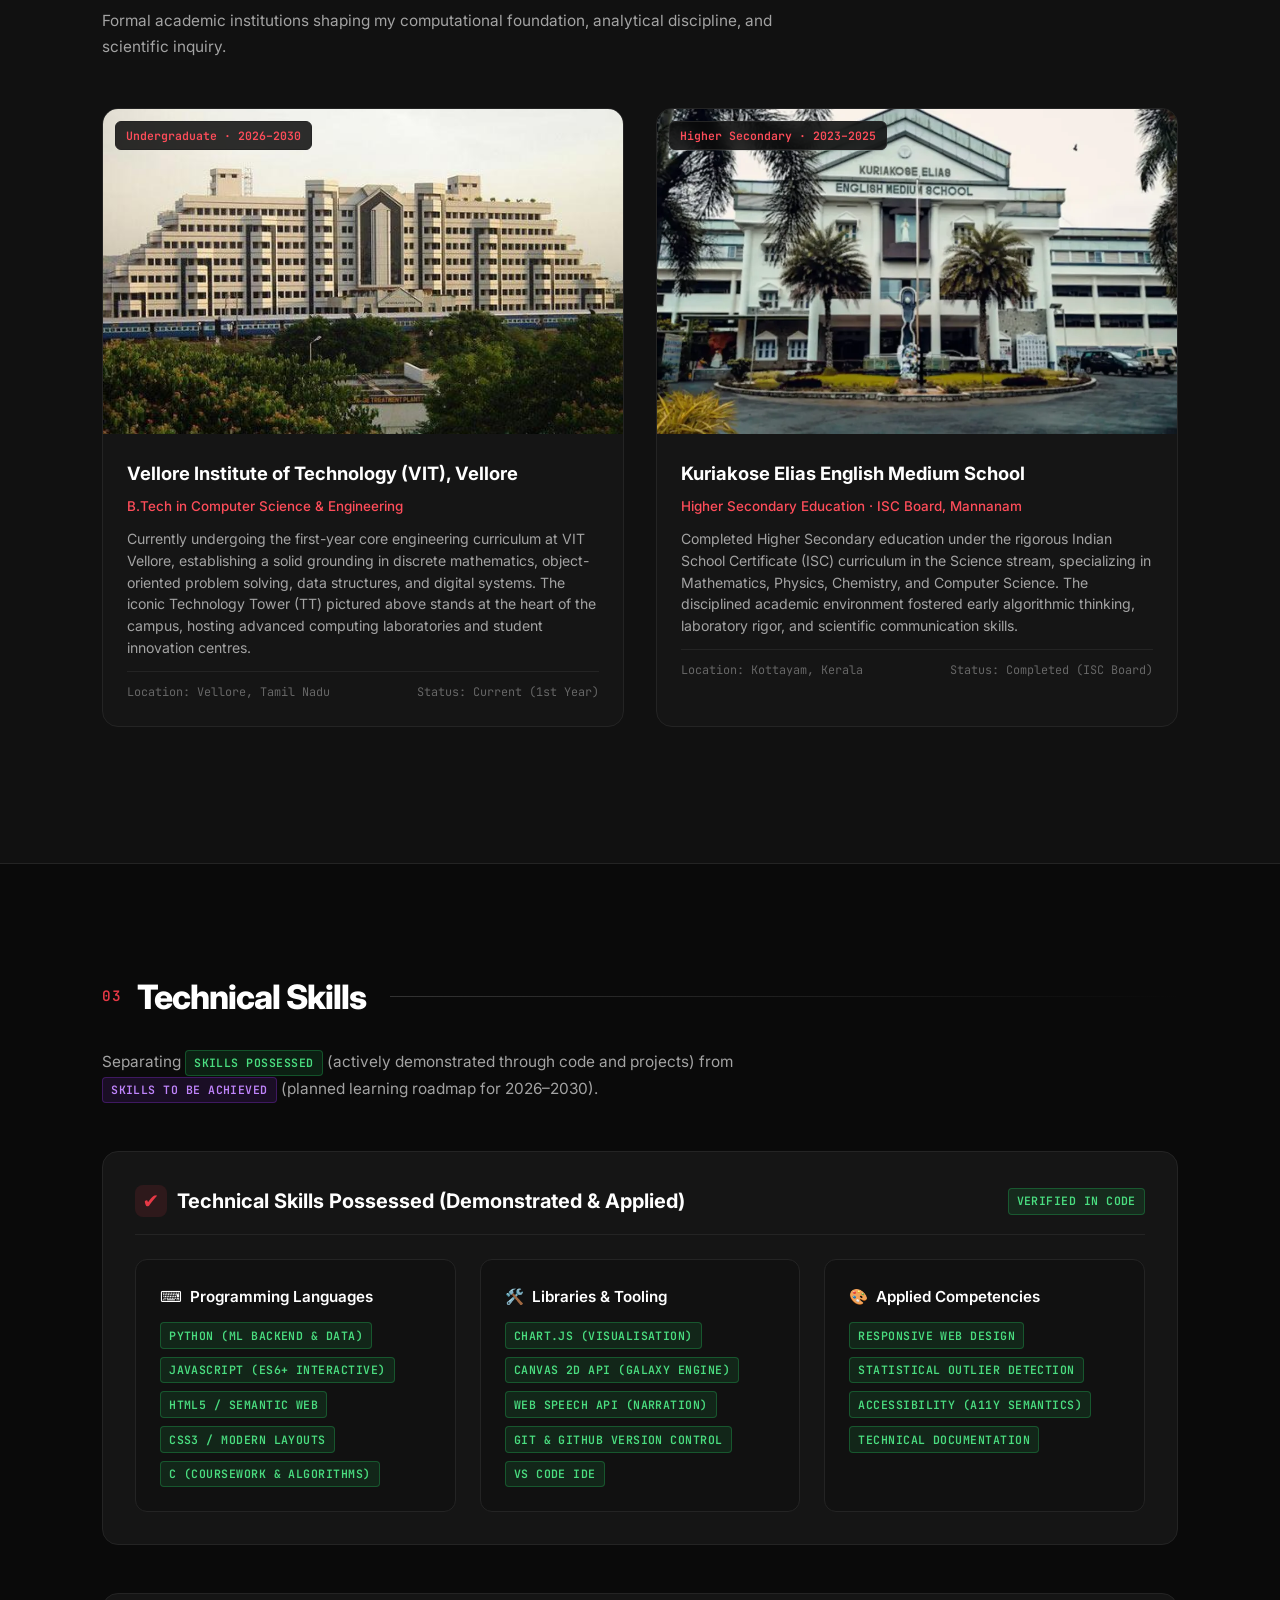
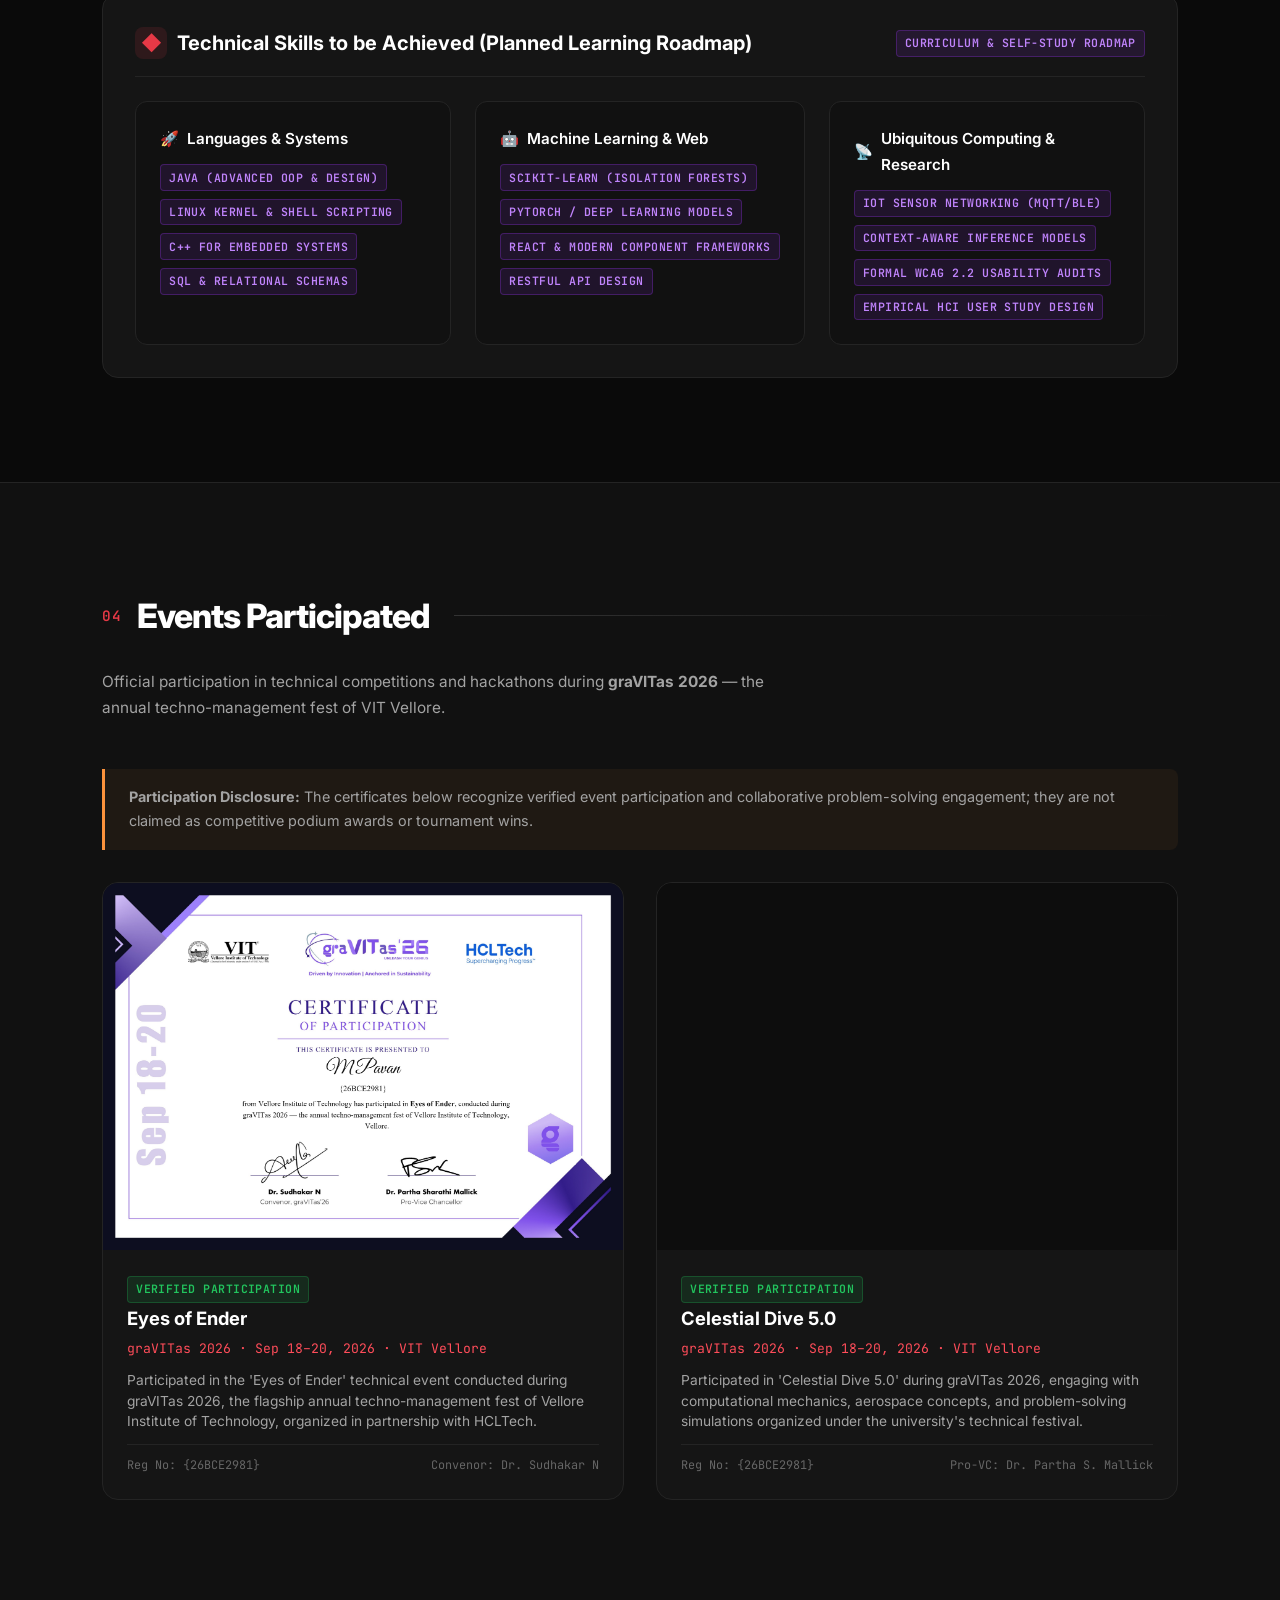
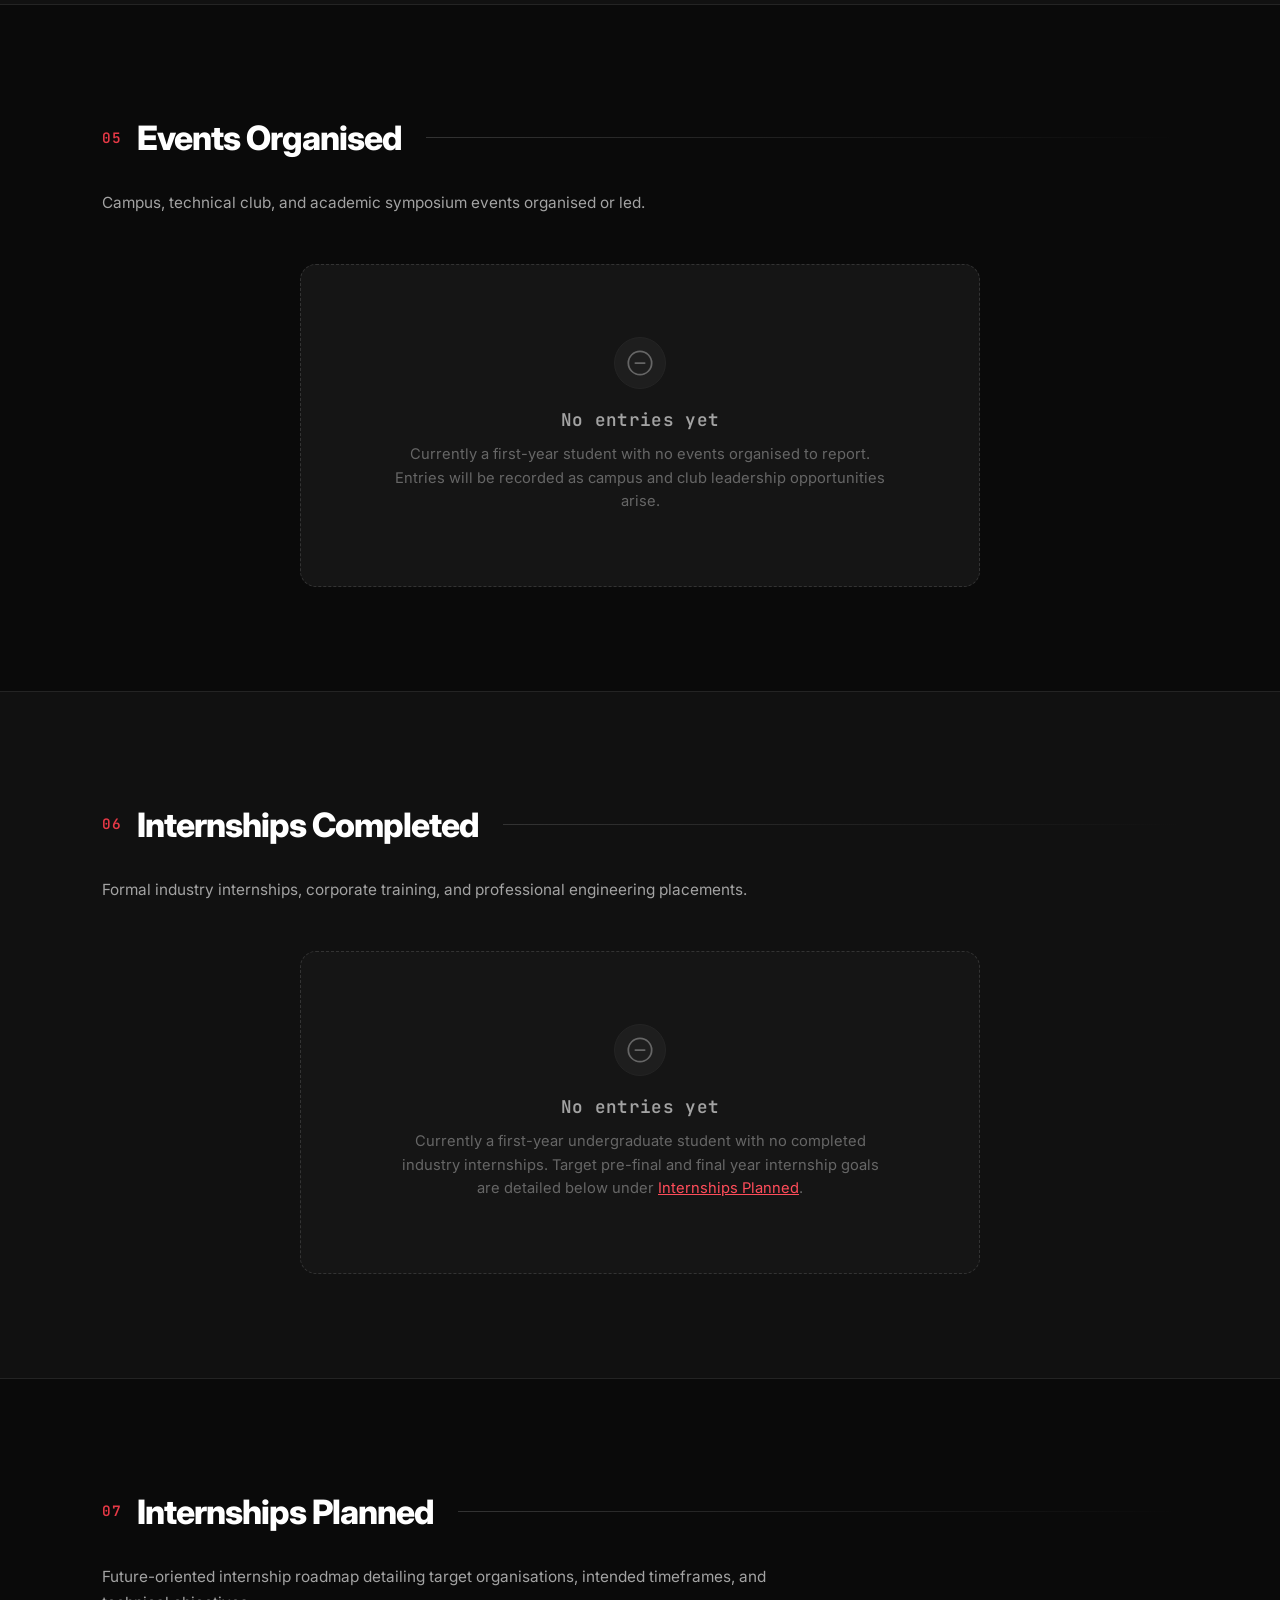
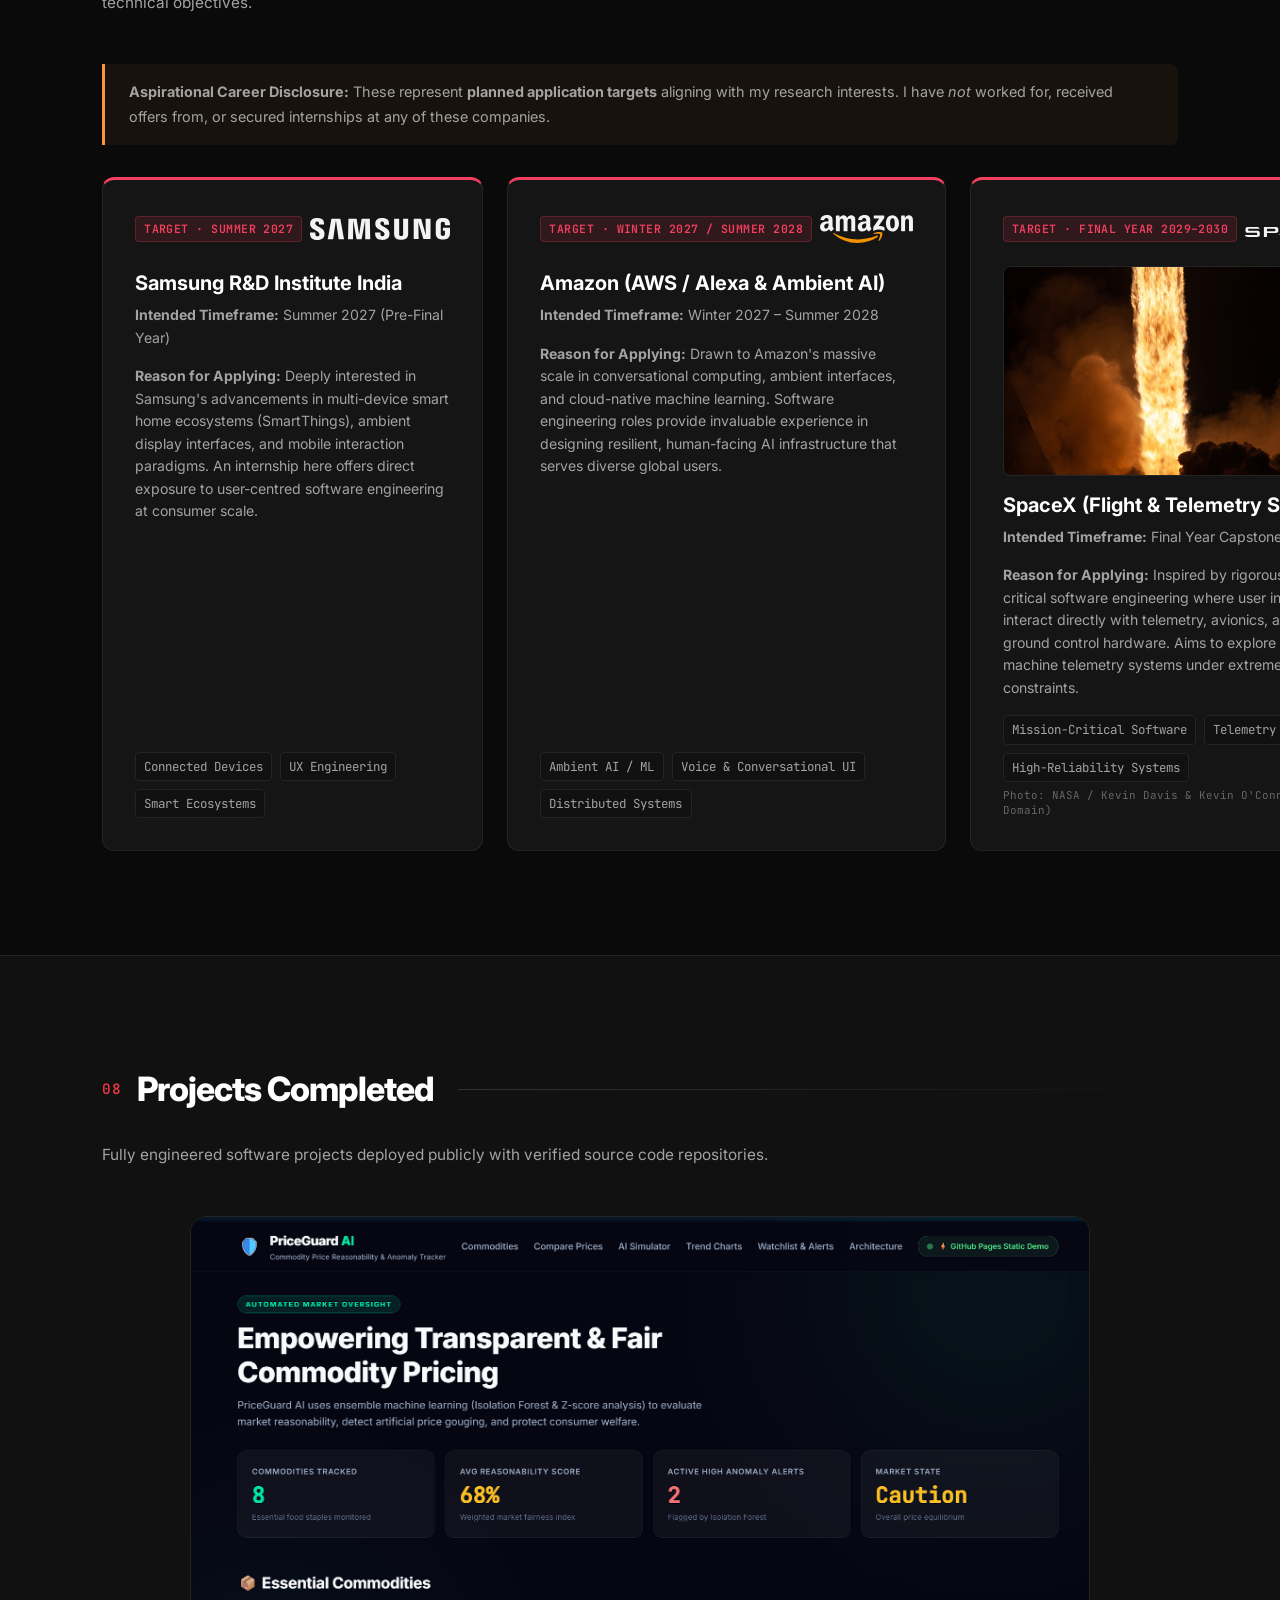
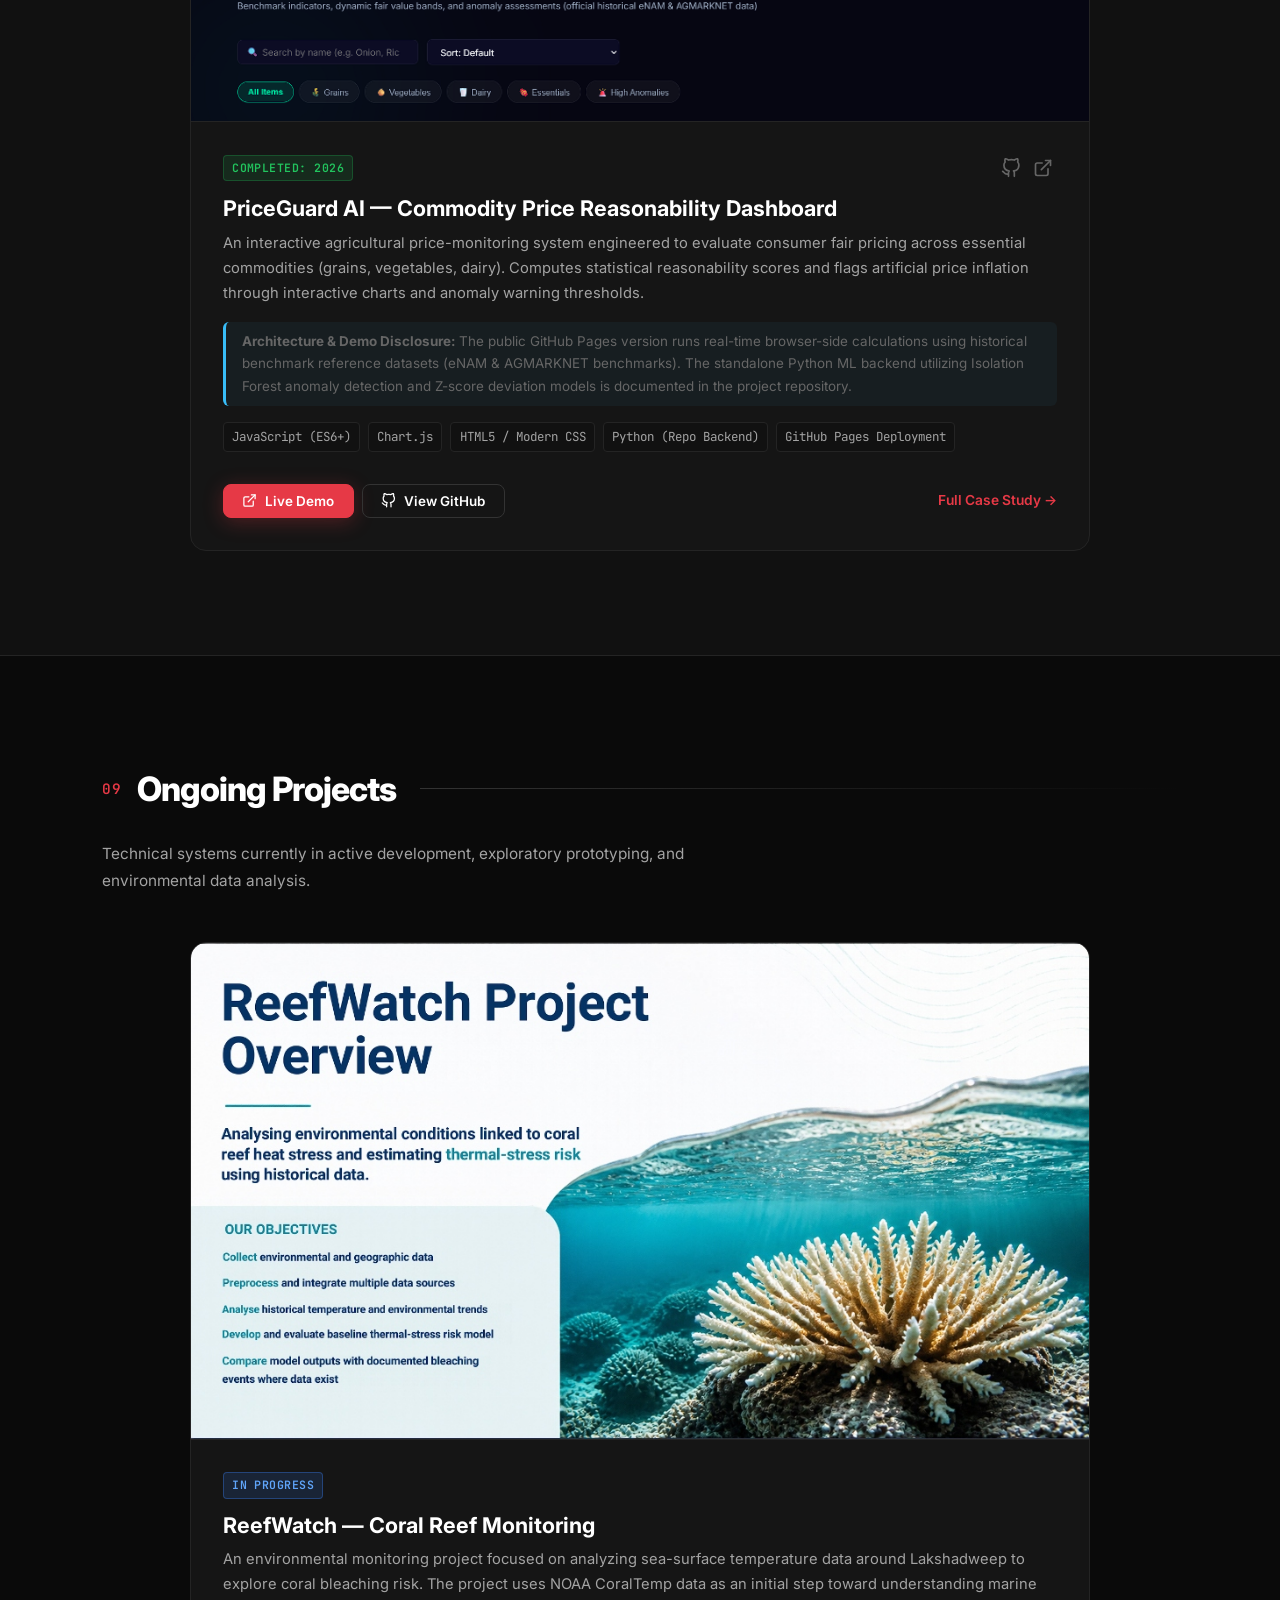
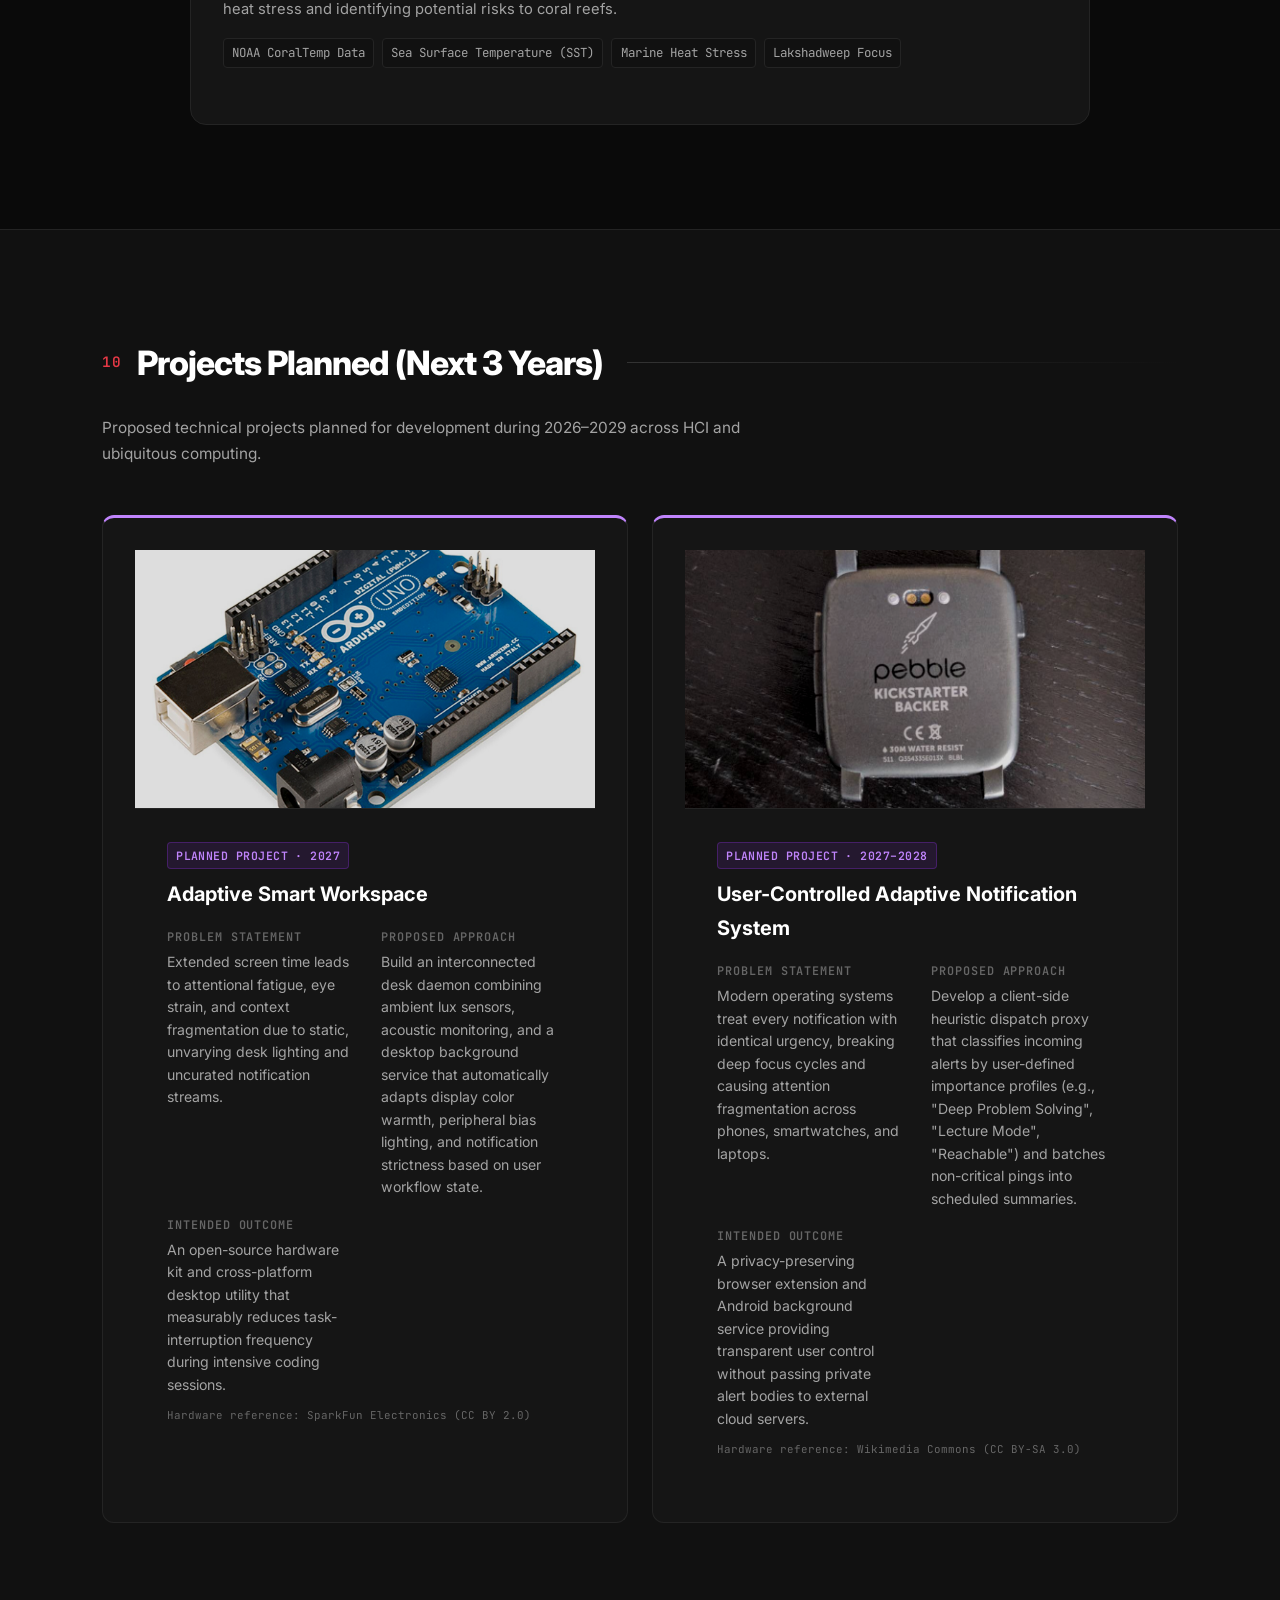
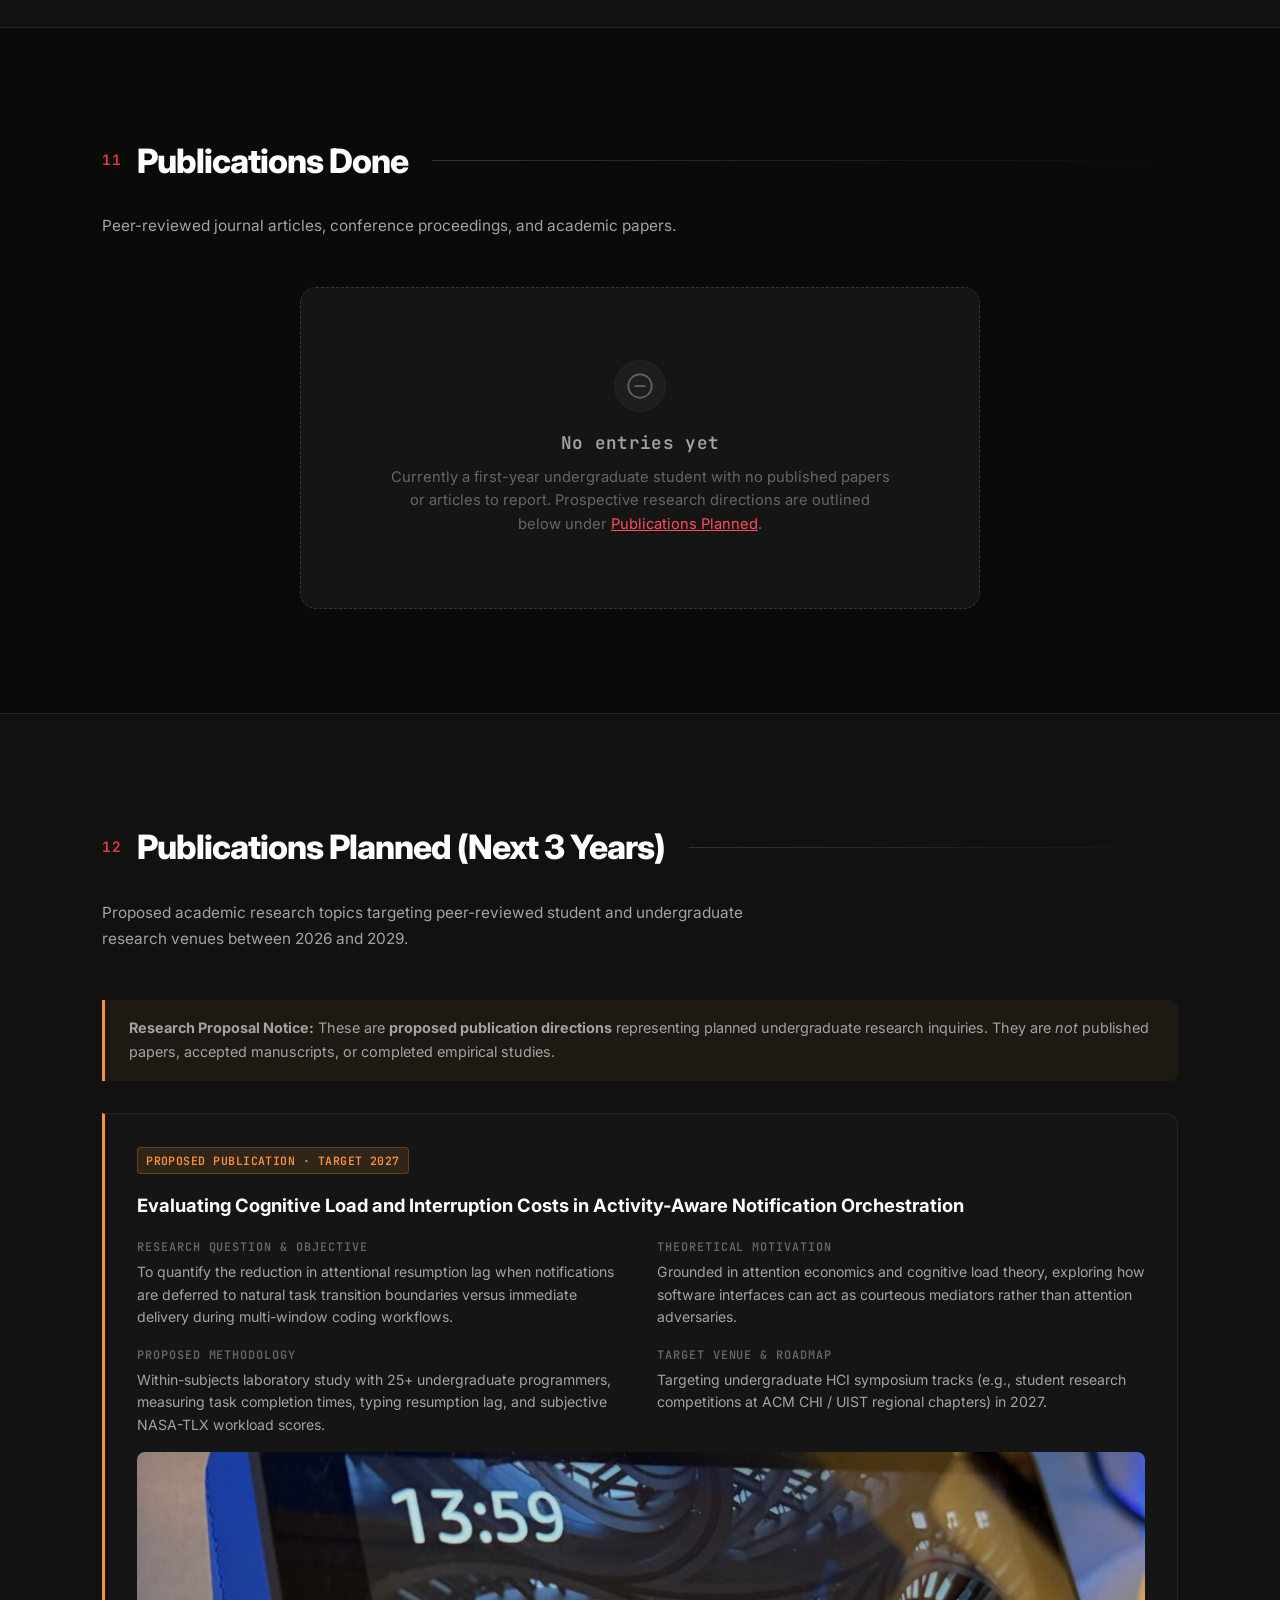
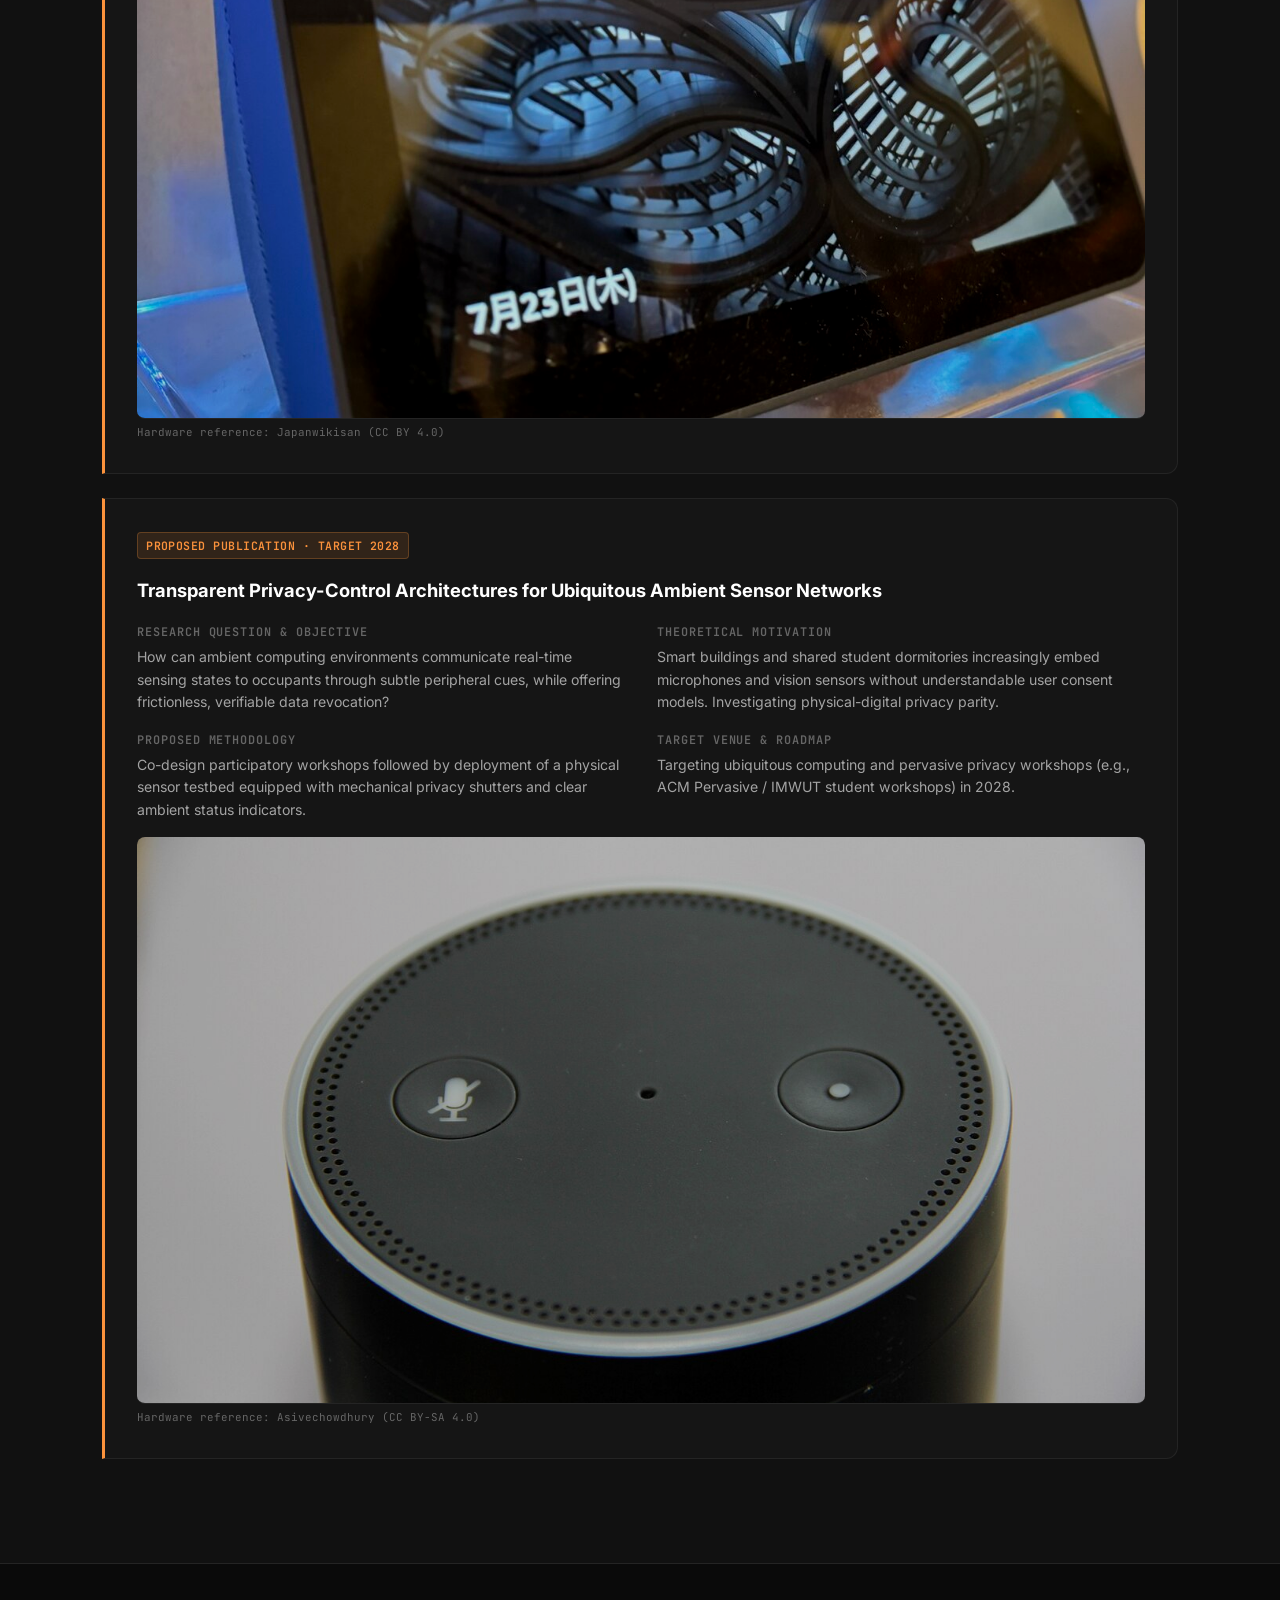
==== commit 95384dd9: "Finalize portfolio sections and add ReefWatch" ====
--- a/index.html
+++ b/index.html
@@ -31,7 +31,7 @@
         <li><a href="#events-participated">Events</a></li>
         <li><a href="#projects-completed">Projects</a></li>
         <li><a href="#internships-planned">Internships</a></li>
-        <li><a href="#publications-planned">Research &amp; Plans</a></li>
+        <li><a href="#publications-done">Publications</a></li>
         <li><a href="#testimony">Testimony</a></li>
         <li><a href="#contact">Contact</a></li>
       </ul>
@@ -54,10 +54,11 @@
         <a href="#projects-completed" class="curriculum-pill" title="08. Projects Completed (PriceGuard AI)"><span class="curriculum-pill-num">08</span> Completed Projects</a>
         <a href="#projects-ongoing" class="curriculum-pill" title="09. Ongoing Projects (ReefWatch)"><span class="curriculum-pill-num">09</span> Ongoing Projects</a>
         <a href="#projects-planned" class="curriculum-pill" title="10. Projects Planned (Next 3 Years)"><span class="curriculum-pill-num">10</span> Planned Projects</a>
-        <a href="#publications-planned" class="curriculum-pill" title="11. Publications Planned (Next 3 Years)"><span class="curriculum-pill-num">11</span> Publications Planned</a>
-        <a href="#patents-filed" class="curriculum-pill" title="12. Patents Filed (No entries yet)"><span class="curriculum-pill-num">12</span> Patents Filed</a>
-        <a href="#patents-planned" class="curriculum-pill" title="13. Patents Planned (Next 3 Years)"><span class="curriculum-pill-num">13</span> Patents Planned</a>
-        <a href="#testimony" class="curriculum-pill" title="14. Testimony &amp; Evaluative Feedback"><span class="curriculum-pill-num">14</span> Testimony</a>
+        <a href="#publications-done" class="curriculum-pill" title="11. Publications Done (No entries yet)"><span class="curriculum-pill-num">11</span> Publications Done</a>
+        <a href="#publications-planned" class="curriculum-pill" title="12. Publications Planned (Next 3 Years)"><span class="curriculum-pill-num">12</span> Publications Planned</a>
+        <a href="#patents-filed" class="curriculum-pill" title="13. Patents Filed (No entries yet)"><span class="curriculum-pill-num">13</span> Patents Filed</a>
+        <a href="#patents-planned" class="curriculum-pill" title="14. Patents Planned (Next 3 Years)"><span class="curriculum-pill-num">14</span> Patents Planned</a>
+        <a href="#testimony" class="curriculum-pill" title="15. Testimony &amp; Evaluative Feedback"><span class="curriculum-pill-num">15</span> Testimony</a>
       </div>
     </div>
   </nav>
@@ -1046,16 +1047,47 @@
     </section>
 
     <!-- ===================================================================
-         CATEGORY 11 / PUBLICATIONS PLANNED
+         CATEGORY 11 / PUBLICATIONS DONE
+         Currently no publications completed. Displaying neutral empty state.
+         =================================================================== -->
+    <span id="research" class="anchor-target" aria-hidden="true"></span>
+    <section class="section" id="publications-done">
+      <div class="container">
+        <div class="section-header reveal">
+          <span class="section-number" aria-hidden="true">11</span>
+          <h2 class="section-title">Publications Done</h2>
+          <div class="section-line" aria-hidden="true"></div>
+        </div>
+
+        <p class="section-subtitle reveal">
+          Peer-reviewed journal articles, conference proceedings, and academic papers.
+        </p>
+
+        <div class="empty-state-box reveal">
+          <div class="empty-state-icon" aria-hidden="true">
+            <svg width="28" height="28" viewBox="0 0 24 24" fill="none" stroke="currentColor" stroke-width="1.5" stroke-linecap="round" stroke-linejoin="round">
+              <circle cx="12" cy="12" r="10"></circle>
+              <line x1="8" y1="12" x2="16" y2="12"></line>
+            </svg>
+          </div>
+          <p class="empty-state-title">No entries yet</p>
+          <p class="empty-state-text">
+            Currently a first-year undergraduate student with no published papers or articles to report. Prospective research directions are outlined below under <a href="#publications-planned" style="color: var(--accent-light); text-decoration: underline;">Publications Planned</a>.
+          </p>
+        </div>
+      </div>
+    </section>
+
+    <!-- ===================================================================
+         CATEGORY 12 / PUBLICATIONS PLANNED
          At least two proposed publication topics for next 3 years.
          Provisional title, short research question/objective.
          No fabricated manuscripts or conferences.
          =================================================================== -->
-    <span id="research" class="anchor-target" aria-hidden="true"></span>
-    <section class="section" id="publications-planned">
-      <div class="container">
-        <div class="section-header reveal">
-          <span class="section-number" aria-hidden="true">11</span>
+    <section class="section section-alt" id="publications-planned">
+      <div class="container">
+        <div class="section-header reveal">
+          <span class="section-number" aria-hidden="true">12</span>
           <h2 class="section-title">Publications Planned (Next 3 Years)</h2>
           <div class="section-line" aria-hidden="true"></div>
         </div>
@@ -1149,13 +1181,13 @@
     </section>
 
     <!-- ===================================================================
-         CATEGORY 12 / PATENTS FILED
+         CATEGORY 13 / PATENTS FILED
          Currently no patents filed. Displaying neutral empty state.
          =================================================================== -->
-    <section class="section section-alt" id="patents-filed">
-      <div class="container">
-        <div class="section-header reveal">
-          <span class="section-number" aria-hidden="true">12</span>
+    <section class="section" id="patents-filed">
+      <div class="container">
+        <div class="section-header reveal">
+          <span class="section-number" aria-hidden="true">13</span>
           <h2 class="section-title">Patents Filed</h2>
           <div class="section-line" aria-hidden="true"></div>
         </div>
@@ -1180,15 +1212,15 @@
     </section>
 
     <!-- ===================================================================
-         CATEGORY 13 / PATENTS PLANNED
+         CATEGORY 14 / PATENTS PLANNED
          At least two provisional invention concepts for next 3 years.
          Purpose explained. Clearly labeled as conceptual ideas, not filed patents.
          =================================================================== -->
     <span id="inventions" class="anchor-target" aria-hidden="true"></span>
-    <section class="section" id="patents-planned">
-      <div class="container">
-        <div class="section-header reveal">
-          <span class="section-number" aria-hidden="true">13</span>
+    <section class="section section-alt" id="patents-planned">
+      <div class="container">
+        <div class="section-header reveal">
+          <span class="section-number" aria-hidden="true">14</span>
           <h2 class="section-title">Patents Planned (Next 3 Years)</h2>
           <div class="section-line" aria-hidden="true"></div>
         </div>
@@ -1262,16 +1294,16 @@
     </section>
 
     <!-- ===================================================================
-         CATEGORY 14 / TESTIMONY
+         CATEGORY 15 / TESTIMONY
          Three visually polished cards matching Darkfolio theme & red accents.
          Positive sample wording on curiosity, problem-solving, learning, teamwork.
          Neutral headings: Academic Feedback, Project Feedback, Learning & Growth.
          Easy to edit; no invented personal names or affiliations.
          =================================================================== -->
-    <section class="section section-alt" id="testimony">
-      <div class="container">
-        <div class="section-header reveal">
-          <span class="section-number" aria-hidden="true">14</span>
+    <section class="section" id="testimony">
+      <div class="container">
+        <div class="section-header reveal">
+          <span class="section-number" aria-hidden="true">15</span>
           <h2 class="section-title">Testimony &amp; Feedback</h2>
           <div class="section-line" aria-hidden="true"></div>
         </div>
@@ -1343,7 +1375,7 @@
     </section>
 
     <!-- ===== CONTACT SECTION ===== -->
-    <section class="section" id="contact">
+    <section class="section section-alt" id="contact">
       <div class="container">
         <div class="section-header reveal">
           <span class="section-number" aria-hidden="true">&#x2709;</span>
